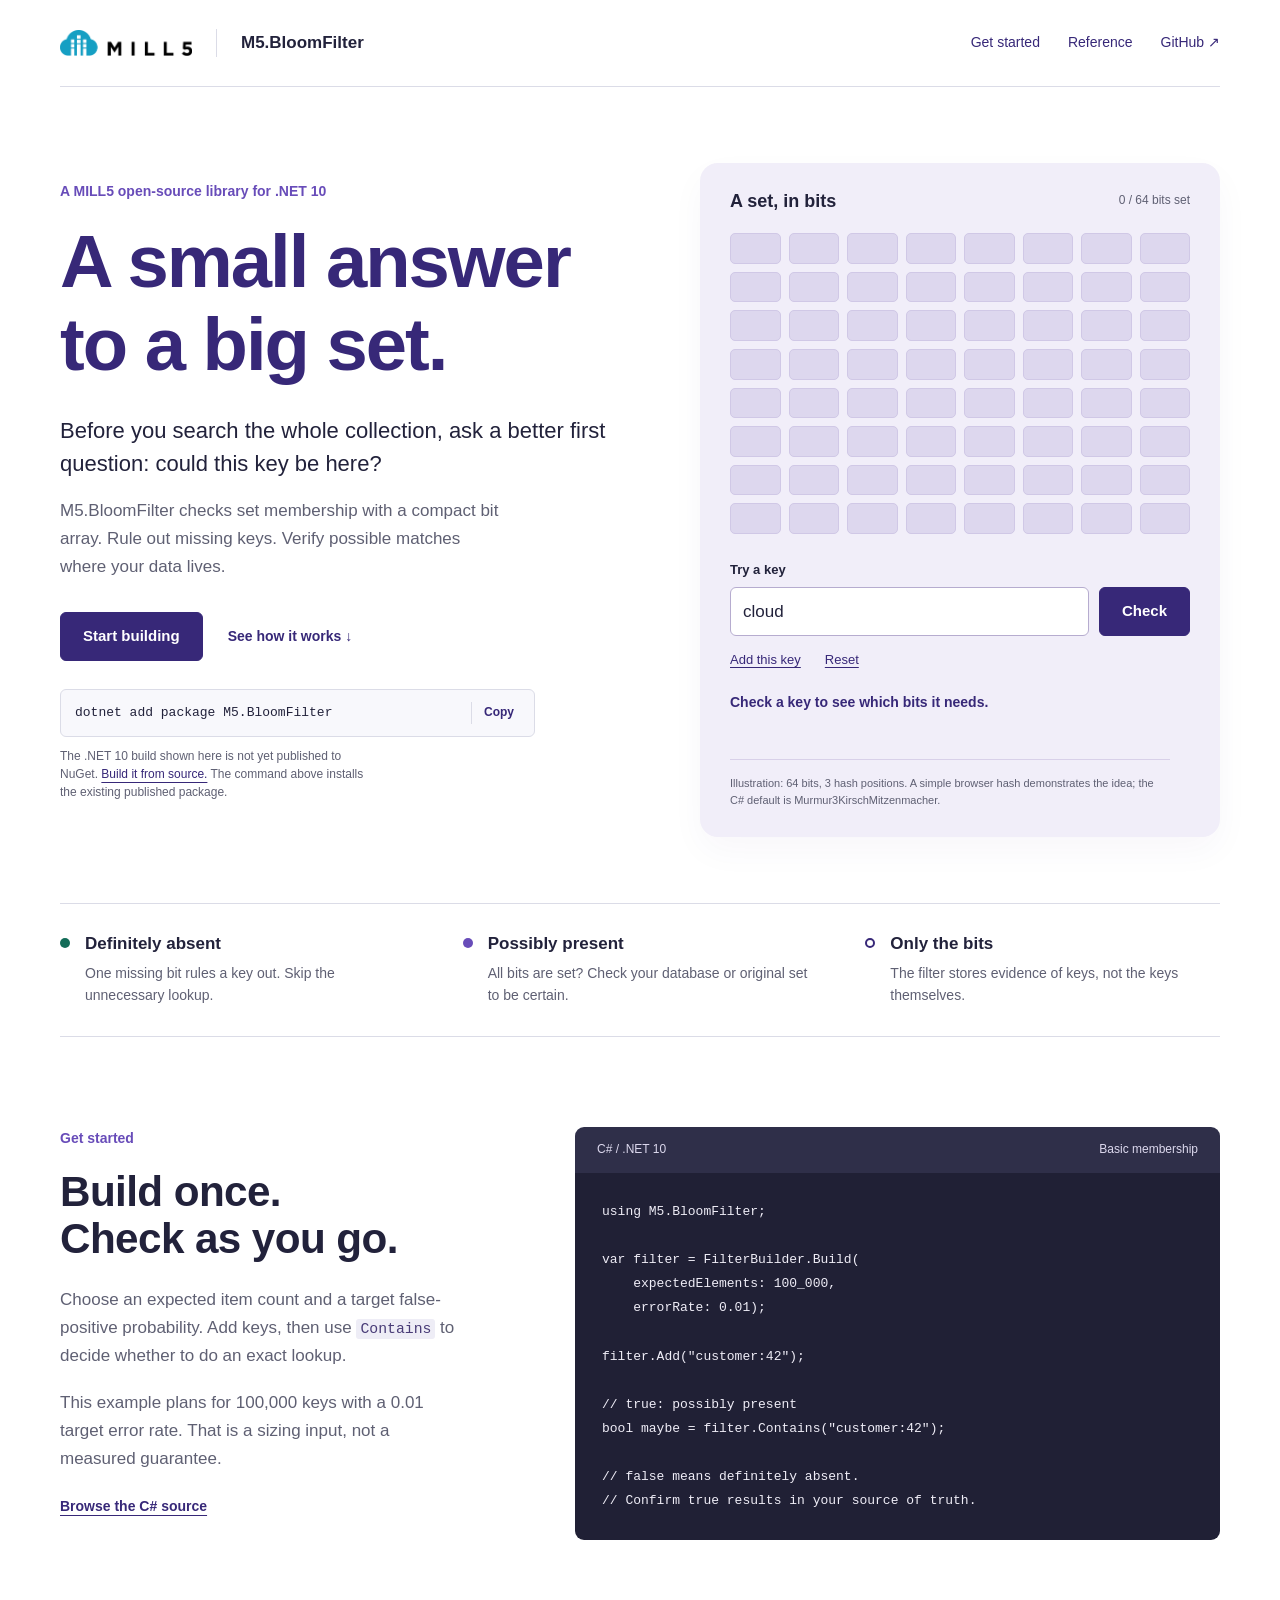
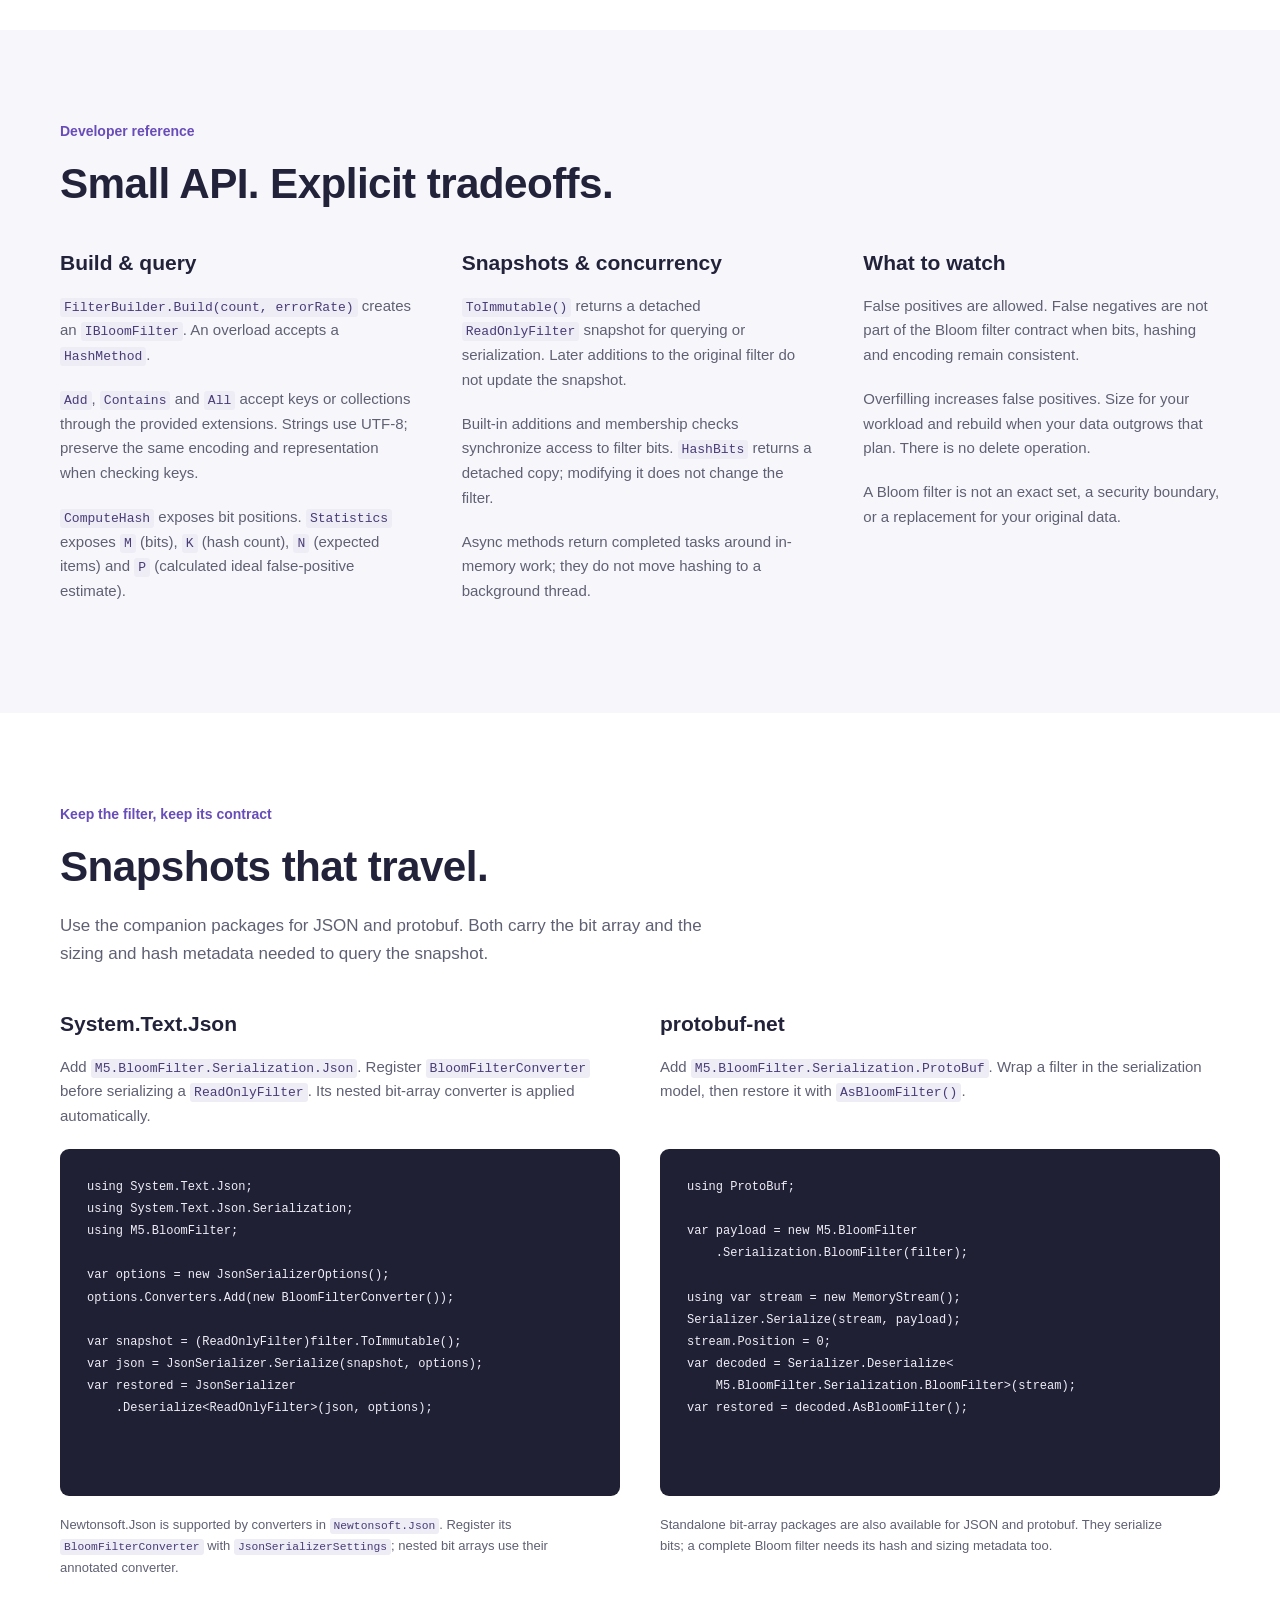
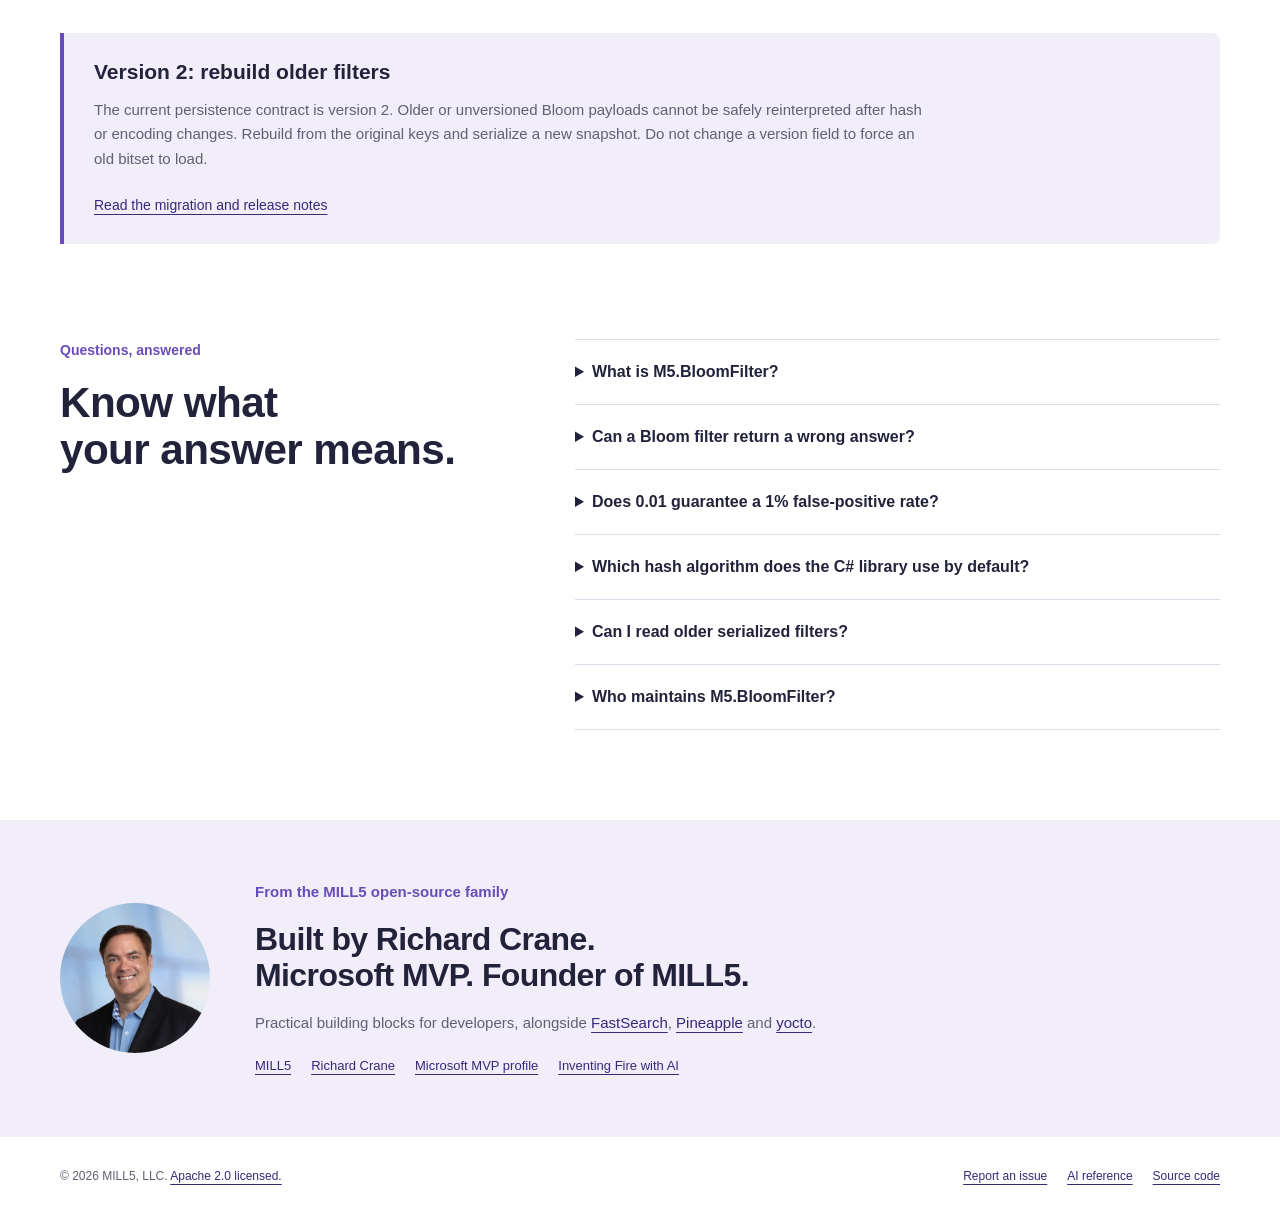
==== docs/site/index.html @ 8301cc5b "Correct Bloom filter invariants and prepare .NET 10 v2 release" ====
<!doctype html>
<html lang="en">
<head>
<meta charset="utf-8"><meta name="viewport" content="width=device-width, initial-scale=1">
<title>M5.BloomFilter — Compact membership checks for .NET | MILL5</title>
<meta name="description" content="A C# Bloom filter library for .NET 10 from MILL5 and Microsoft MVP Richard Crane. Learn membership checks, sizing, JSON and protobuf snapshots, and version 2 migration.">
<meta name="author" content="Richard Crane"><meta name="theme-color" content="#372878"><meta name="robots" content="index,follow,max-image-preview:large">
<link rel="canonical" href="https://mill5.github.io/M5.BloomFilter/"><link rel="icon" href="assets/favicon.svg" type="image/svg+xml">
<link rel="alternate" type="text/plain" href="llms.txt" title="M5.BloomFilter reference for AI assistants"><link rel="sitemap" href="sitemap.xml" type="application/xml">
<meta property="og:type" content="website"><meta property="og:site_name" content="M5.BloomFilter by MILL5"><meta property="og:title" content="M5.BloomFilter — A small answer to a big set">
<meta property="og:description" content="Compact membership checks for .NET 10. Open-source C#, JSON and protobuf snapshots. Built by Richard Crane, Microsoft MVP, at MILL5."><meta property="og:url" content="https://mill5.github.io/M5.BloomFilter/"><meta property="og:image" content="https://mill5.github.io/M5.BloomFilter/assets/social-card.png"><meta property="og:image:width" content="1200"><meta property="og:image:height" content="630"><meta property="og:image:alt" content="M5.BloomFilter by MILL5: compact membership checks for .NET 10">
<meta name="twitter:card" content="summary_large_image"><meta name="twitter:title" content="M5.BloomFilter — Compact membership checks for .NET"><meta name="twitter:description" content="An open-source C# Bloom filter library by MILL5 and Microsoft MVP Richard Crane."><meta name="twitter:image" content="https://mill5.github.io/M5.BloomFilter/assets/social-card.png"><meta name="twitter:image:alt" content="M5.BloomFilter by MILL5: compact membership checks for .NET 10">
<link rel="stylesheet" href="style.css"><script src="demo.js" defer></script>
<script type="application/ld+json">{"@context": "https://schema.org", "@graph": [{"@type": "SoftwareSourceCode", "@id": "https://mill5.github.io/M5.BloomFilter/#software", "name": "M5.BloomFilter", "description": "M5.BloomFilter is an open-source C# Bloom filter library for .NET 10. It tests whether a key might belong to a set, using a compact bit array instead of storing the original keys.", "url": "https://mill5.github.io/M5.BloomFilter/", "codeRepository": "https://github.com/MILL5/M5.BloomFilter", "programmingLanguage": "C#", "runtimePlatform": ".NET 10", "license": "https://www.apache.org/licenses/LICENSE-2.0", "author": {"@id": "https://mill5.github.io/M5.BloomFilter/#richard-crane"}, "publisher": {"@id": "https://mill5.github.io/M5.BloomFilter/#mill5"}}, {"@type": "Person", "@id": "https://mill5.github.io/M5.BloomFilter/#richard-crane", "name": "Richard Crane", "alternateName": "Rich Crane", "url": "https://richcrane.ai/", "jobTitle": "Microsoft MVP, Founder of MILL5", "sameAs": ["https://github.com/ChiefInnovator", "https://www.linkedin.com/in/richardcrane/", "https://mvp.microsoft.com/en-US/MVP/profile/10ce0bc0-7536-43f6-b28c-e9601a4a0d0d"], "worksFor": {"@id": "https://mill5.github.io/M5.BloomFilter/#mill5"}}, {"@type": "Organization", "@id": "https://mill5.github.io/M5.BloomFilter/#mill5", "name": "MILL5", "url": "https://mill5.com/", "logo": "https://mill5.github.io/M5.BloomFilter/assets/mill5-logo.png", "sameAs": ["https://github.com/MILL5"]}, {"@type": "FAQPage", "mainEntity": [{"@type": "Question", "name": "What is M5.BloomFilter?", "acceptedAnswer": {"@type": "Answer", "text": "M5.BloomFilter is an open-source C# Bloom filter library for .NET 10. It tests whether a key might belong to a set, using a compact bit array instead of storing the original keys."}}, {"@type": "Question", "name": "Can a Bloom filter return a wrong answer?", "acceptedAnswer": {"@type": "Answer", "text": "A positive result means possibly present and can be a false positive. A negative result means definitely absent when the same filter, hash function, and key encoding are used correctly and the bits are intact. Confirm positive matches against your source of truth."}}, {"@type": "Question", "name": "Does 0.01 guarantee a 1% false-positive rate?", "acceptedAnswer": {"@type": "Answer", "text": "No. The requested error rate is a sizing target based on the expected number of elements and the usual hash-distribution assumptions. Inserting more items than planned increases the false-positive probability."}}, {"@type": "Question", "name": "Which hash algorithm does the C# library use by default?", "acceptedAnswer": {"@type": "Answer", "text": "FilterBuilder.Build uses Murmur3KirschMitzenmacher by default. The browser illustration uses a separate simple teaching hash and does not run the C# library."}}, {"@type": "Question", "name": "Can I read older serialized filters?", "acceptedAnswer": {"@type": "Answer", "text": "Version 2 payloads identify the current hash and encoding contract. Older or unversioned payloads must be rebuilt from original keys; changing a version number cannot migrate existing bits."}}, {"@type": "Question", "name": "Who maintains M5.BloomFilter?", "acceptedAnswer": {"@type": "Answer", "text": "M5.BloomFilter is a MILL5 open-source library, built by Richard Crane, Microsoft MVP and founder of MILL5. The source code and issue tracker are on GitHub."}}]}]}</script>
</head>
<body>
<a class="skip" href="#main">Skip to content</a>
<header class="site-header wrap"><a class="company" href="https://mill5.com/" aria-label="MILL5 home"><img src="assets/mill5-logo.png" width="140" height="27" alt="MILL5"></a><a class="product" href="#">M5.BloomFilter</a><nav aria-label="Main navigation"><a href="#start">Get started</a><a href="#reference">Reference</a><a href="https://github.com/MILL5/M5.BloomFilter">GitHub <span aria-hidden="true">↗</span></a></nav></header>
<main id="main">
<section class="hero wrap"><div class="hero-copy"><p class="intro">A MILL5 open-source library for .NET 10</p><h1>A small answer<br>to a big set.</h1><p class="lead">Before you search the whole collection, ask a better first question: could this key be here?</p><p>M5.BloomFilter checks set membership with a compact bit array. Rule out missing keys. Verify possible matches where your data lives.</p><div class="actions"><a class="button" href="#start">Start building</a><a class="quiet-link" href="#how-it-works">See how it works <span aria-hidden="true">↓</span></a></div><div class="install"><code>dotnet add package M5.BloomFilter</code><button type="button" id="copy-install" aria-label="Copy package install command">Copy</button></div><p class="install-note">The .NET 10 build shown here is not yet published to NuGet. <a href="https://github.com/MILL5/M5.BloomFilter#readme">Build it from source.</a> The command above installs the existing published package.</p></div>
<div class="experiment" id="how-it-works"><div class="experiment-heading"><h2>A set, in bits</h2><span id="occupancy">0 / 64 bits set</span></div><div id="bit-grid" class="bit-grid" role="img" aria-label="Illustrative 64-bit Bloom filter; active bits are shown in purple"></div><form id="demo-form"><label for="demo-key">Try a key</label><div class="input-row"><input id="demo-key" name="key" value="cloud" maxlength="80" autocomplete="off" spellcheck="false" required><button class="button" type="submit">Check</button></div><div class="demo-controls"><button id="add-key" type="button">Add this key</button><button id="reset-demo" type="button">Reset</button></div></form><p id="demo-result" class="result" role="status" aria-live="polite">Check a key to see which bits it needs.</p><p class="demo-footnote">Illustration: 64 bits, 3 hash positions. A simple browser hash demonstrates the idea; the C# default is Murmur3KirschMitzenmacher.</p><noscript><p>Enable JavaScript to try the illustration. The library documentation below works without it.</p></noscript></div></section>
<section class="principles wrap" aria-label="The membership contract"><div><span class="signal absent" aria-hidden="true"></span><h2>Definitely absent</h2><p>One missing bit rules a key out. Skip the unnecessary lookup.</p></div><div><span class="signal possible" aria-hidden="true"></span><h2>Possibly present</h2><p>All bits are set? Check your database or original set to be certain.</p></div><div><span class="signal compact" aria-hidden="true"></span><h2>Only the bits</h2><p>The filter stores evidence of keys, not the keys themselves.</p></div></section>
<section class="section wrap split" id="start"><div class="section-copy"><p class="intro">Get started</p><h2>Build once.<br>Check as you go.</h2><p>Choose an expected item count and a target false-positive probability. Add keys, then use <code>Contains</code> to decide whether to do an exact lookup.</p><p>This example plans for 100,000 keys with a 0.01 target error rate. That is a sizing input, not a measured guarantee.</p><a class="text-link" href="https://github.com/MILL5/M5.BloomFilter">Browse the C# source</a></div><div><div class="code-heading"><span>C# / .NET 10</span><span>Basic membership</span></div><pre tabindex="0"><code>using M5.BloomFilter;

var filter = FilterBuilder.Build(
    expectedElements: 100_000,
    errorRate: 0.01);

filter.Add("customer:42");

// true: possibly present
bool maybe = filter.Contains("customer:42");

// false means definitely absent.
// Confirm true results in your source of truth.</code></pre></div></section>
<section class="section tinted" id="reference"><div class="wrap"><div class="section-title"><p class="intro">Developer reference</p><h2>Small API. Explicit tradeoffs.</h2></div><div class="reference-grid"><article><h3>Build &amp; query</h3><p><code>FilterBuilder.Build(count, errorRate)</code> creates an <code>IBloomFilter</code>. An overload accepts a <code>HashMethod</code>.</p><p><code>Add</code>, <code>Contains</code> and <code>All</code> accept keys or collections through the provided extensions. Strings use UTF-8; preserve the same encoding and representation when checking keys.</p><p><code>ComputeHash</code> exposes bit positions. <code>Statistics</code> exposes <code>M</code> (bits), <code>K</code> (hash count), <code>N</code> (expected items) and <code>P</code> (calculated ideal false-positive estimate).</p></article><article><h3>Snapshots &amp; concurrency</h3><p><code>ToImmutable()</code> returns a detached <code>ReadOnlyFilter</code> snapshot for querying or serialization. Later additions to the original filter do not update the snapshot.</p><p>Built-in additions and membership checks synchronize access to filter bits. <code>HashBits</code> returns a detached copy; modifying it does not change the filter.</p><p>Async methods return completed tasks around in-memory work; they do not move hashing to a background thread.</p></article><article><h3>What to watch</h3><p>False positives are allowed. False negatives are not part of the Bloom filter contract when bits, hashing and encoding remain consistent.</p><p>Overfilling increases false positives. Size for your workload and rebuild when your data outgrows that plan. There is no delete operation.</p><p>A Bloom filter is not an exact set, a security boundary, or a replacement for your original data.</p></article></div></div></section>
<section class="section wrap" id="serialization"><div class="section-title"><p class="intro">Keep the filter, keep its contract</p><h2>Snapshots that travel.</h2><p>Use the companion packages for JSON and protobuf. Both carry the bit array and the sizing and hash metadata needed to query the snapshot.</p></div><div class="serialization-grid"><div><h3>System.Text.Json</h3><p>Add <code>M5.BloomFilter.Serialization.Json</code>. Register <code>BloomFilterConverter</code> before serializing a <code>ReadOnlyFilter</code>. Its nested bit-array converter is applied automatically.</p><pre tabindex="0"><code>using System.Text.Json;
using System.Text.Json.Serialization;
using M5.BloomFilter;

var options = new JsonSerializerOptions();
options.Converters.Add(new BloomFilterConverter());

var snapshot = (ReadOnlyFilter)filter.ToImmutable();
var json = JsonSerializer.Serialize(snapshot, options);
var restored = JsonSerializer
    .Deserialize&lt;ReadOnlyFilter&gt;(json, options);</code></pre><p class="small">Newtonsoft.Json is supported by converters in <code>Newtonsoft.Json</code>. Register its <code>BloomFilterConverter</code> with <code>JsonSerializerSettings</code>; nested bit arrays use their annotated converter.</p></div><div><h3>protobuf-net</h3><p>Add <code>M5.BloomFilter.Serialization.ProtoBuf</code>. Wrap a filter in the serialization model, then restore it with <code>AsBloomFilter()</code>.</p><pre tabindex="0"><code>using ProtoBuf;

var payload = new M5.BloomFilter
    .Serialization.BloomFilter(filter);

using var stream = new MemoryStream();
Serializer.Serialize(stream, payload);
stream.Position = 0;
var decoded = Serializer.Deserialize&lt;
    M5.BloomFilter.Serialization.BloomFilter&gt;(stream);
var restored = decoded.AsBloomFilter();</code></pre><p class="small">Standalone bit-array packages are also available for JSON and protobuf. They serialize bits; a complete Bloom filter needs its hash and sizing metadata too.</p></div></div><aside class="migration"><h3>Version 2: rebuild older filters</h3><p>The current persistence contract is version 2. Older or unversioned Bloom payloads cannot be safely reinterpreted after hash or encoding changes. Rebuild from the original keys and serialize a new snapshot. Do not change a version field to force an old bitset to load.</p><a href="https://github.com/MILL5/M5.BloomFilter#readme">Read the migration and release notes</a></aside></section>
<section class="section wrap faq" id="faq"><div class="section-copy"><p class="intro">Questions, answered</p><h2>Know what<br>your answer means.</h2></div><div><details><summary>What is M5.BloomFilter?</summary><p>M5.BloomFilter is an open-source C# Bloom filter library for .NET 10. It tests whether a key might belong to a set, using a compact bit array instead of storing the original keys.</p></details><details><summary>Can a Bloom filter return a wrong answer?</summary><p>A positive result means possibly present and can be a false positive. A negative result means definitely absent when the same filter, hash function, and key encoding are used correctly and the bits are intact. Confirm positive matches against your source of truth.</p></details><details><summary>Does 0.01 guarantee a 1% false-positive rate?</summary><p>No. The requested error rate is a sizing target based on the expected number of elements and the usual hash-distribution assumptions. Inserting more items than planned increases the false-positive probability.</p></details><details><summary>Which hash algorithm does the C# library use by default?</summary><p>FilterBuilder.Build uses Murmur3KirschMitzenmacher by default. The browser illustration uses a separate simple teaching hash and does not run the C# library.</p></details><details><summary>Can I read older serialized filters?</summary><p>Version 2 payloads identify the current hash and encoding contract. Older or unversioned payloads must be rebuilt from original keys; changing a version number cannot migrate existing bits.</p></details><details><summary>Who maintains M5.BloomFilter?</summary><p>M5.BloomFilter is a MILL5 open-source library, built by Richard Crane, Microsoft MVP and founder of MILL5. The source code and issue tracker are on GitHub.</p></details></div></section>
<section class="author-section"><div class="wrap author"><img src="assets/richard-crane.jpg" width="180" height="180" alt="Richard Crane"><div><p class="intro">From the MILL5 open-source family</p><h2>Built by Richard Crane.<br>Microsoft MVP. Founder of MILL5.</h2><p>Practical building blocks for developers, alongside <a href="https://mill5.github.io/FastSearch/">FastSearch</a>, <a href="https://mill5.github.io/pineapple/">Pineapple</a> and <a href="https://mill5.github.io/yocto/">yocto</a>.</p><div class="author-links"><a href="https://mill5.com/">MILL5</a><a href="https://richcrane.ai/">Richard Crane</a><a href="https://mvp.microsoft.com/en-US/MVP/profile/10ce0bc0-7536-43f6-b28c-e9601a4a0d0d">Microsoft MVP profile</a><a href="https://inventingfirewith.ai/">Inventing Fire with AI</a></div></div></div></section>
</main><footer class="wrap site-footer"><p>© 2026 MILL5, LLC. <a href="https://github.com/MILL5/M5.BloomFilter/blob/main/LICENSE">Apache 2.0 licensed.</a></p><nav aria-label="Footer"><a href="https://github.com/MILL5/M5.BloomFilter/issues">Report an issue</a><a href="llms.txt">AI reference</a><a href="https://github.com/MILL5/M5.BloomFilter">Source code</a></nav></footer>
</body></html>
---- docs/site/style.css ----
@font-face{font-family:Barlow;src:url('assets/Barlow-Bold.ttf') format('truetype');font-style:normal;font-weight:700;font-display:swap}

:root{--ink:#22223b;--muted:#5f6073;--purple:#372878;--violet:#684cb9;--lavender:#f1eef9;--line:#dbdce7;--paper:#fff;--green:#136c58;--code:#202035;--max:1160px}
*{box-sizing:border-box}
html{scroll-behavior:smooth;scroll-padding-top:35px}
body{margin:0;background:var(--paper);color:var(--ink);font:17px/1.65 'Segoe UI',Arial,sans-serif}
a{color:var(--purple);text-underline-offset:4px}
a:hover{color:#7653b6}
button,input{font:inherit}
button,a,input{ -webkit-tap-highlight-color:transparent}
:focus-visible{outline:3px solid #b07108;outline-offset:5px}
button{cursor:pointer}
button:disabled{cursor:default}
img{max-width:100%;height:auto}
.wrap{width:min(var(--max),calc(100% - 72px));margin-inline:auto}
.skip{position:absolute;left:20px;top:-90px;background:#fff;padding:12px;z-index:5}
.skip:focus{top:8px}
.site-header{display:flex;align-items:center;gap:24px;padding-block:29px;border-bottom:1px solid var(--line)}
.company{display:flex}
.company img{width:132px}
.product{border-left:1px solid var(--line);padding-left:24px;text-decoration:none;font-weight:650;color:var(--ink)}
nav{display:flex;gap:28px}
.site-header nav{margin-left:auto;font-size:14px}
.site-header nav a{text-decoration:none}
h1,h2,h3,p{margin-top:0}
h1,h2,h3{line-height:1.12}
h1,h2{font-family:Barlow,'Segoe UI',sans-serif;font-weight:700}
h1{font-size:clamp(54px,5.8vw,78px);letter-spacing:-2px;margin-bottom:28px;color:var(--purple)}
h2{font-size:clamp(32px,3.3vw,44px);letter-spacing:-.6px;margin-bottom:24px}
h3{font-size:21px;line-height:1.3;margin-bottom:17px}
p{margin-bottom:19px;color:var(--muted);max-width:72ch}
.intro{font-size:14px;font-weight:650;color:var(--violet);margin-bottom:17px}
.hero{display:grid;grid-template-columns:1.1fr 1fr;align-items:center;gap:68px;padding-block:76px 66px}
.hero-copy>p:not(.intro){max-width:47ch}
.hero .lead{font-size:22px;line-height:1.5;color:var(--ink);margin-bottom:17px}
.actions{display:flex;align-items:center;gap:25px;margin-block:31px 28px}
.button{display:inline-flex;align-items:center;justify-content:center;background:var(--purple);color:#fff;border:1px solid var(--purple);border-radius:6px;padding:11px 22px;text-decoration:none;font-weight:650;font-size:15px}
.button:hover{background:#4a358f;color:#fff}
.quiet-link{font-size:14px;text-decoration:none;font-weight:600}
.install{border:1px solid var(--line);background:#f8f8fc;border-radius:6px;display:flex;align-items:center;justify-content:space-between;max-width:475px;gap:12px;padding:12px 14px}
.install code{font-size:13px;overflow-wrap:anywhere}
.install button{background:transparent;color:var(--purple);border:0;border-left:1px solid var(--line);padding-left:12px;font-size:12px;font-weight:600}
.install-note{font-size:12px;margin-top:10px;line-height:1.5}
.experiment{position:relative;border-radius:18px;background:var(--lavender);padding:28px 30px;box-shadow:0 14px 35px #37287809}
.experiment-heading{display:flex;justify-content:space-between;align-items:center;gap:12px;margin-bottom:22px}
.experiment-heading h2{font-family:inherit;font-size:18px;letter-spacing:0;margin:0}
.experiment-heading span{font-size:12px;color:var(--muted)}
.bit-grid{display:grid;grid-template-columns:repeat(8,1fr);gap:8px;margin-bottom:25px}
.bit{aspect-ratio:1.65;border-radius:5px;background:#ddd7ee;border:1px solid #d0c8e6;transition:background .16s,box-shadow .16s}
.bit.set{background:var(--violet);border-color:var(--violet)}
.bit.selected{box-shadow:inset 0 0 0 2px #fff,0 0 0 2px var(--purple)}
label{font-size:13px;display:block;font-weight:600;margin-bottom:7px}
.input-row{display:flex;gap:10px}
.input-row input{border:1px solid #b6accf;border-radius:6px;width:100%;min-width:0;background:#fff;color:var(--ink);padding:9px 12px}
.demo-controls{display:flex;gap:24px;margin-top:13px}
.demo-controls button{padding:0;border:0;background:transparent;font-size:13px;color:var(--purple);text-decoration:underline;text-underline-offset:3px}
.result{min-height:53px;font-size:14px;color:var(--purple);line-height:1.5;margin:21px 0 14px;font-weight:600}
.demo-footnote{font-size:11px;line-height:1.55;margin:0;padding-top:15px;border-top:1px solid #d8d0e9}
.principles{display:grid;grid-template-columns:repeat(3,1fr);gap:48px;border-top:1px solid var(--line);border-bottom:1px solid var(--line);padding-block:30px}
.principles>div{position:relative;padding-left:25px}
.principles h2{font-family:inherit;font-size:17px;letter-spacing:0;margin:0 0 9px}
.principles p{font-size:14px;margin:0;line-height:1.6}
.signal{position:absolute;left:0;top:4px;width:10px;height:10px;border-radius:50%}
.absent{background:var(--green)}
.possible{background:var(--violet)}
.compact{border:2px solid var(--purple)}
.section{padding-block:90px}
.split{display:grid;grid-template-columns:.8fr 1.2fr;gap:85px;align-items:start}
.section-copy p{max-width:42ch}
.text-link{font-weight:600;font-size:14px}
.code-heading{display:flex;justify-content:space-between;gap:10px;background:#2f2f49;border-radius:9px 9px 0 0;padding:13px 22px;color:#ddd9ee;font-size:12px}
pre{margin:0;background:var(--code);color:#efedf7;padding:27px;border-radius:9px;overflow:auto;font-size:13px;line-height:1.85;tab-size:4}
.code-heading+pre{border-radius:0 0 9px 9px}
code{font-family:Consolas,'SFMono-Regular',monospace;font-size:.87em}
p code{background:#eeedf6;color:#493c77;padding:2px 4px;border-radius:3px;overflow-wrap:anywhere}
pre code{font-size:inherit}
.tinted{background:#f7f7fb}
.section-title{margin-bottom:42px}
.section-title p{max-width:70ch}
.section-title h2{margin-bottom:22px}
.reference-grid{display:grid;grid-template-columns:repeat(3,1fr);gap:45px}
.reference-grid p{font-size:15px}
.serialization-grid{display:grid;grid-template-columns:1fr 1fr;gap:40px}
.serialization-grid>div>p{font-size:15px;min-height:75px}
.serialization-grid .small{font-size:13px;margin-top:18px;min-height:0}
.serialization-grid pre{font-size:12px;min-height:347px}
.migration{background:var(--lavender);border-left:4px solid var(--violet);padding:25px 30px;margin-top:36px;border-radius:0 8px 8px 0}
.migration h3{margin-bottom:12px}
.migration p{font-size:15px;max-width:100ch}
.migration a{font-size:14px}
.faq{display:grid;grid-template-columns:.8fr 1.2fr;gap:85px;padding-top:5px}
details{border-bottom:1px solid var(--line);padding-block:20px}
details:first-child{border-top:1px solid var(--line)}
summary{font-weight:600;cursor:pointer;font-size:16px;line-height:1.5}
details p{font-size:15px;margin:15px 0 0}
.author-section{background:var(--lavender);padding-block:60px}
.author{display:flex;gap:45px;align-items:center}
.author>img{width:150px;height:150px;object-fit:cover;border-radius:50%}
.author h2{font-size:32px;margin-bottom:18px}
.author p{font-size:15px}
.author-links{display:flex;flex-wrap:wrap;gap:20px;font-size:13px}
.site-footer{display:flex;justify-content:space-between;align-items:center;gap:20px;padding-block:30px;font-size:12px}
.site-footer p{margin:0}
.site-footer nav{gap:20px}

@media(min-width:1400px){.hero{padding-block:100px 85px}
}
@media(max-width:950px){.wrap{width:calc(100% - 48px)}
.hero{gap:35px}
.hero h1{font-size:59px}
.experiment{padding:23px}
.split,.faq{gap:45px;grid-template-columns:1fr 1.2fr}
.reference-grid{gap:25px}
.site-header{gap:15px}
.product{padding-left:15px}
.site-header nav{gap:18px}
.serialization-grid{gap:25px}
.serialization-grid pre{font-size:11px}
}
@media(max-width:720px){.wrap{width:calc(100% - 36px)}
.site-header{flex-wrap:wrap;padding-block:20px;gap:15px}
.company img{width:112px}
.product{font-size:16px}
.site-header nav{width:100%;margin-left:0;justify-content:space-between;border-top:1px solid var(--line);padding-top:15px}
.hero{grid-template-columns:1fr;padding-block:45px;gap:34px}
.hero h1{font-size:62px;letter-spacing:-1.5px}
.hero .lead{font-size:20px}
.hero-copy>p:not(.intro){max-width:58ch}
.experiment{padding:25px;max-width:520px;width:100%;margin-inline:auto}
.bit{aspect-ratio:2}
.principles{grid-template-columns:1fr;gap:25px;padding-block:28px}
.principles>div{padding-left:25px}
.section{padding-block:52px}
.split,.faq,.serialization-grid,.reference-grid{grid-template-columns:1fr;gap:32px}
.reference-grid{gap:25px}
.reference-grid article+article{border-top:1px solid var(--line);padding-top:25px}
.section-title{margin-bottom:28px}
.serialization-grid>div>p{min-height:0}
.serialization-grid pre{min-height:0;font-size:12px}
.faq{padding-top:0}
.author{align-items:flex-start;gap:22px;flex-direction:column}
.author>img{width:100px;height:100px}
.author h2{font-size:30px}
.author-section{padding-block:38px}
.site-footer{align-items:flex-start;flex-direction:column;padding-block:26px}
.actions{gap:20px}
.install{max-width:100%}
pre{font-size:12px;padding:21px}
.migration{padding:22px}
}
@media(prefers-reduced-motion:reduce){html{scroll-behavior:auto}
.bit{transition:none}
}

.hero>* , .split>* , .serialization-grid>* , .faq>*{min-width:0}
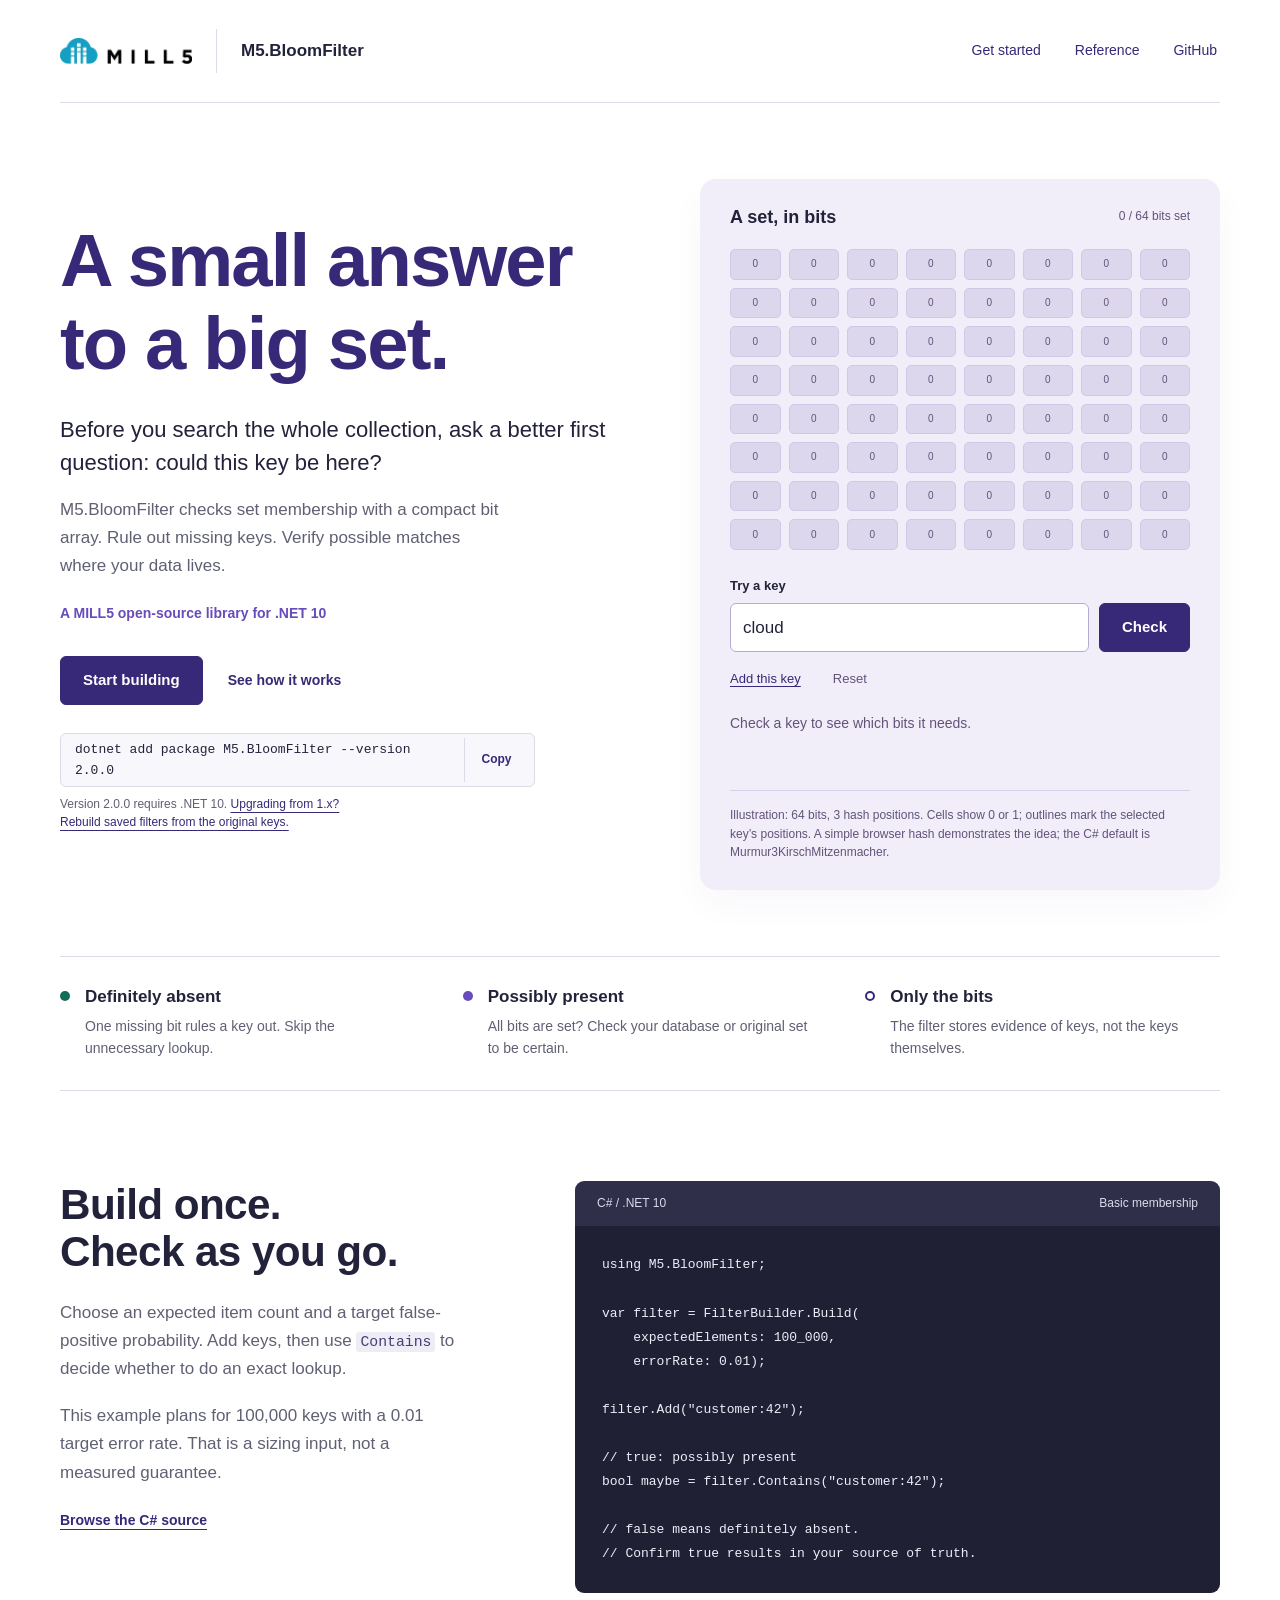
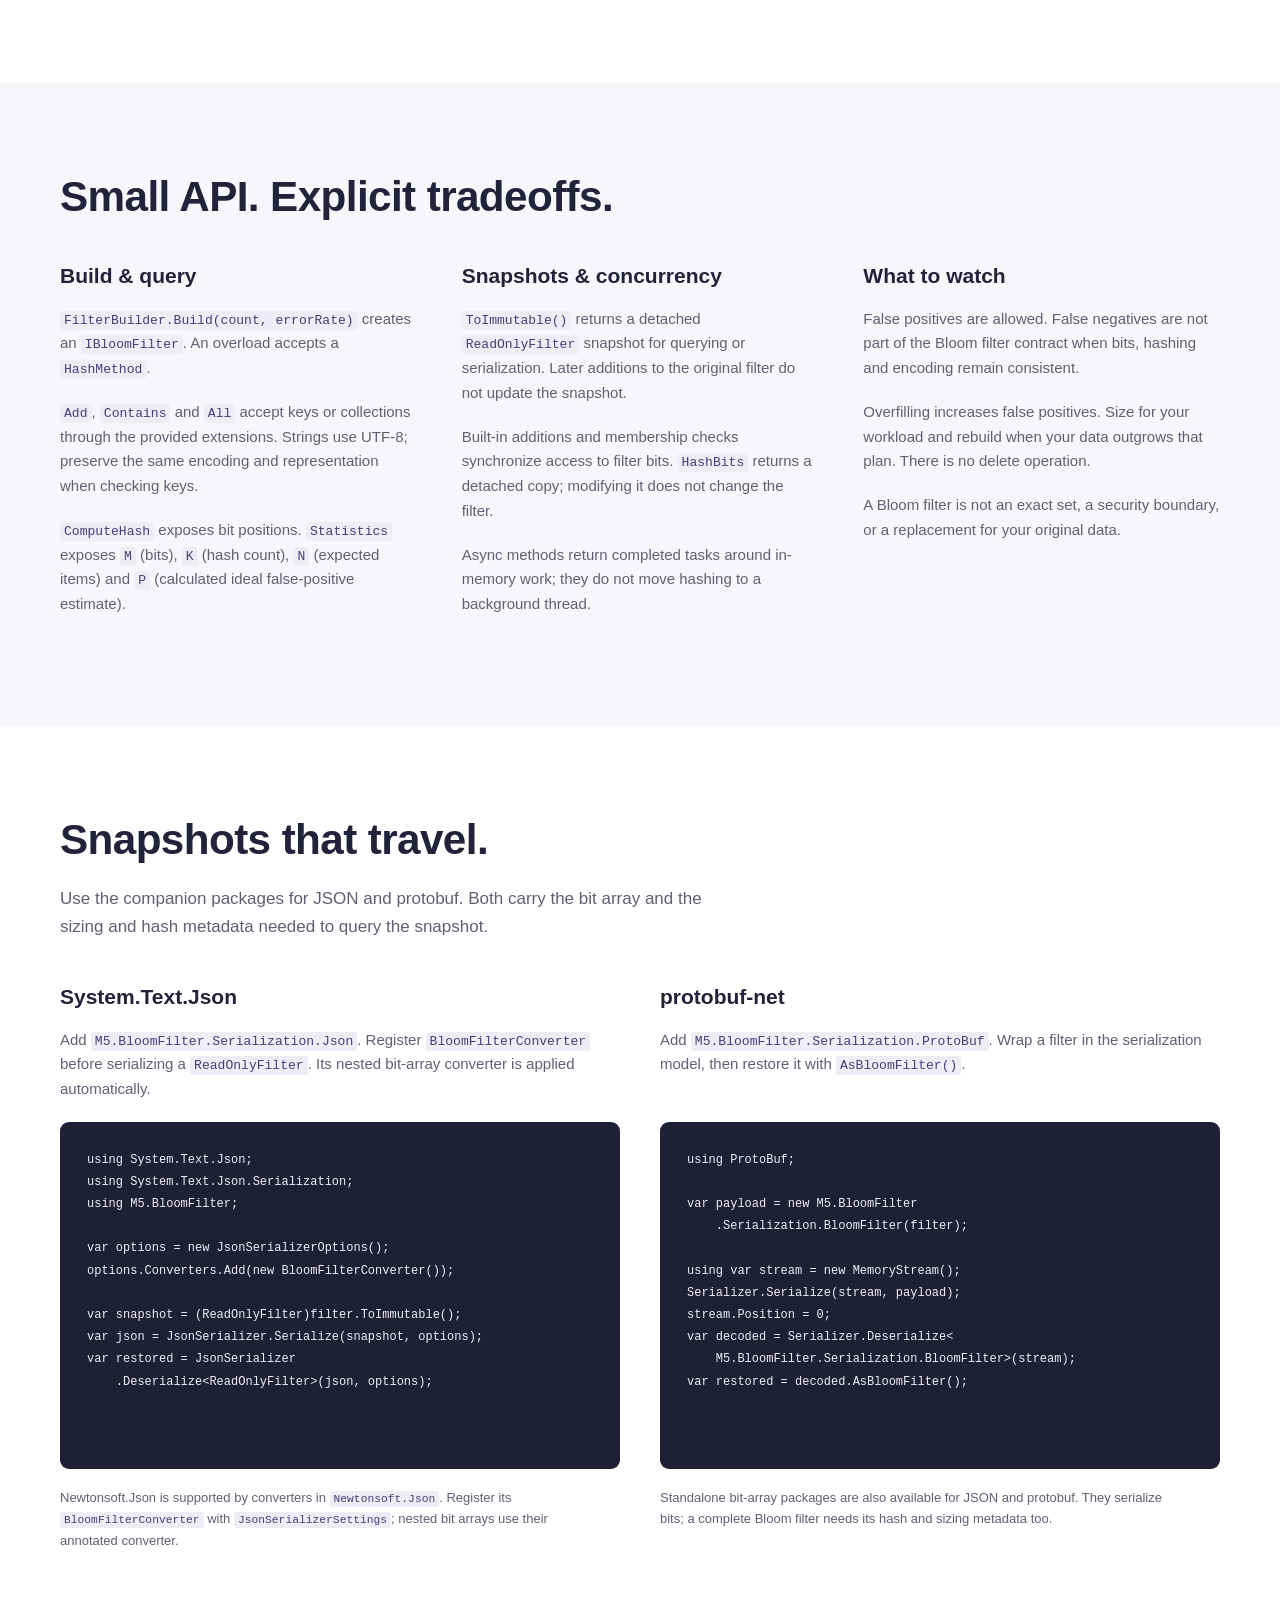
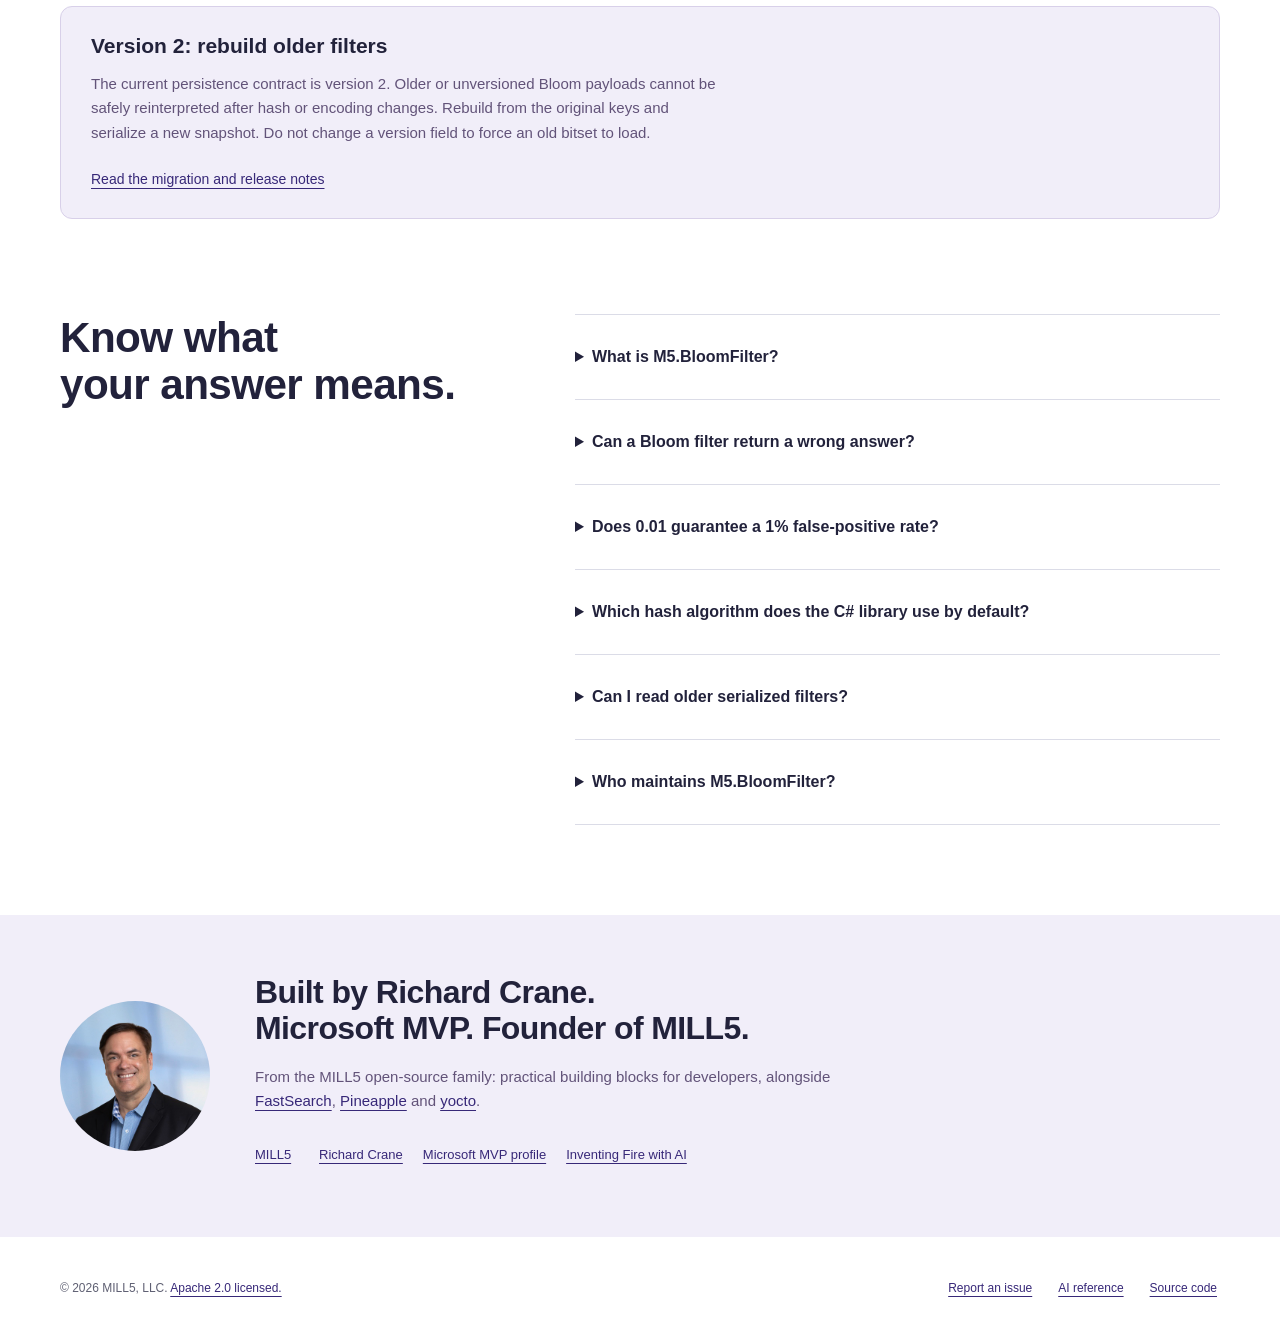
==== commit 21d2d956: "Polish GitHub Page with Impeccable accessibility and interaction refinements" ====
--- a/docs/site/index.html
+++ b/docs/site/index.html
@@ -11,16 +11,16 @@
 <meta property="og:description" content="Compact membership checks for .NET 10. Open-source C#, JSON and protobuf snapshots. Built by Richard Crane, Microsoft MVP, at MILL5."><meta property="og:url" content="https://mill5.github.io/M5.BloomFilter/"><meta property="og:image" content="https://mill5.github.io/M5.BloomFilter/assets/social-card.png"><meta property="og:image:width" content="1200"><meta property="og:image:height" content="630"><meta property="og:image:alt" content="M5.BloomFilter by MILL5: compact membership checks for .NET 10">
 <meta name="twitter:card" content="summary_large_image"><meta name="twitter:title" content="M5.BloomFilter — Compact membership checks for .NET"><meta name="twitter:description" content="An open-source C# Bloom filter library by MILL5 and Microsoft MVP Richard Crane."><meta name="twitter:image" content="https://mill5.github.io/M5.BloomFilter/assets/social-card.png"><meta name="twitter:image:alt" content="M5.BloomFilter by MILL5: compact membership checks for .NET 10">
 <link rel="stylesheet" href="style.css"><script src="demo.js" defer></script>
-<script type="application/ld+json">{"@context": "https://schema.org", "@graph": [{"@type": "SoftwareSourceCode", "@id": "https://mill5.github.io/M5.BloomFilter/#software", "name": "M5.BloomFilter", "description": "M5.BloomFilter is an open-source C# Bloom filter library for .NET 10. It tests whether a key might belong to a set, using a compact bit array instead of storing the original keys.", "url": "https://mill5.github.io/M5.BloomFilter/", "codeRepository": "https://github.com/MILL5/M5.BloomFilter", "programmingLanguage": "C#", "runtimePlatform": ".NET 10", "license": "https://www.apache.org/licenses/LICENSE-2.0", "author": {"@id": "https://mill5.github.io/M5.BloomFilter/#richard-crane"}, "publisher": {"@id": "https://mill5.github.io/M5.BloomFilter/#mill5"}}, {"@type": "Person", "@id": "https://mill5.github.io/M5.BloomFilter/#richard-crane", "name": "Richard Crane", "alternateName": "Rich Crane", "url": "https://richcrane.ai/", "jobTitle": "Microsoft MVP, Founder of MILL5", "sameAs": ["https://github.com/ChiefInnovator", "https://www.linkedin.com/in/richardcrane/", "https://mvp.microsoft.com/en-US/MVP/profile/10ce0bc0-7536-43f6-b28c-e9601a4a0d0d"], "worksFor": {"@id": "https://mill5.github.io/M5.BloomFilter/#mill5"}}, {"@type": "Organization", "@id": "https://mill5.github.io/M5.BloomFilter/#mill5", "name": "MILL5", "url": "https://mill5.com/", "logo": "https://mill5.github.io/M5.BloomFilter/assets/mill5-logo.png", "sameAs": ["https://github.com/MILL5"]}, {"@type": "FAQPage", "mainEntity": [{"@type": "Question", "name": "What is M5.BloomFilter?", "acceptedAnswer": {"@type": "Answer", "text": "M5.BloomFilter is an open-source C# Bloom filter library for .NET 10. It tests whether a key might belong to a set, using a compact bit array instead of storing the original keys."}}, {"@type": "Question", "name": "Can a Bloom filter return a wrong answer?", "acceptedAnswer": {"@type": "Answer", "text": "A positive result means possibly present and can be a false positive. A negative result means definitely absent when the same filter, hash function, and key encoding are used correctly and the bits are intact. Confirm positive matches against your source of truth."}}, {"@type": "Question", "name": "Does 0.01 guarantee a 1% false-positive rate?", "acceptedAnswer": {"@type": "Answer", "text": "No. The requested error rate is a sizing target based on the expected number of elements and the usual hash-distribution assumptions. Inserting more items than planned increases the false-positive probability."}}, {"@type": "Question", "name": "Which hash algorithm does the C# library use by default?", "acceptedAnswer": {"@type": "Answer", "text": "FilterBuilder.Build uses Murmur3KirschMitzenmacher by default. The browser illustration uses a separate simple teaching hash and does not run the C# library."}}, {"@type": "Question", "name": "Can I read older serialized filters?", "acceptedAnswer": {"@type": "Answer", "text": "Version 2 payloads identify the current hash and encoding contract. Older or unversioned payloads must be rebuilt from original keys; changing a version number cannot migrate existing bits."}}, {"@type": "Question", "name": "Who maintains M5.BloomFilter?", "acceptedAnswer": {"@type": "Answer", "text": "M5.BloomFilter is a MILL5 open-source library, built by Richard Crane, Microsoft MVP and founder of MILL5. The source code and issue tracker are on GitHub."}}]}]}</script>
+<script type="application/ld+json">{"@context": "https://schema.org", "@graph": [{"@type": "SoftwareSourceCode", "@id": "https://mill5.github.io/M5.BloomFilter/#software", "name": "M5.BloomFilter", "description": "M5.BloomFilter is an open-source C# Bloom filter library for .NET 10. It tests whether a key might belong to a set, using a compact bit array instead of storing the original keys.", "url": "https://mill5.github.io/M5.BloomFilter/", "codeRepository": "https://github.com/MILL5/M5.BloomFilter", "programmingLanguage": "C#", "runtimePlatform": ".NET 10", "softwareVersion": "2.0.0", "license": "https://www.apache.org/licenses/LICENSE-2.0", "author": {"@id": "https://mill5.github.io/M5.BloomFilter/#richard-crane"}, "publisher": {"@id": "https://mill5.github.io/M5.BloomFilter/#mill5"}}, {"@type": "Person", "@id": "https://mill5.github.io/M5.BloomFilter/#richard-crane", "name": "Richard Crane", "alternateName": "Rich Crane", "url": "https://richcrane.ai/", "jobTitle": "Microsoft MVP, Founder of MILL5", "sameAs": ["https://github.com/ChiefInnovator", "https://www.linkedin.com/in/richardcrane/", "https://mvp.microsoft.com/en-US/MVP/profile/10ce0bc0-7536-43f6-b28c-e9601a4a0d0d"], "worksFor": {"@id": "https://mill5.github.io/M5.BloomFilter/#mill5"}}, {"@type": "Organization", "@id": "https://mill5.github.io/M5.BloomFilter/#mill5", "name": "MILL5", "url": "https://mill5.com/", "logo": "https://mill5.github.io/M5.BloomFilter/assets/mill5-logo.png", "sameAs": ["https://github.com/MILL5"]}, {"@type": "FAQPage", "mainEntity": [{"@type": "Question", "name": "What is M5.BloomFilter?", "acceptedAnswer": {"@type": "Answer", "text": "M5.BloomFilter is an open-source C# Bloom filter library for .NET 10. It tests whether a key might belong to a set, using a compact bit array instead of storing the original keys."}}, {"@type": "Question", "name": "Can a Bloom filter return a wrong answer?", "acceptedAnswer": {"@type": "Answer", "text": "A positive result means possibly present and can be a false positive. A negative result means definitely absent when the same filter, hash function, and key encoding are used correctly and the bits are intact. Confirm positive matches against your source of truth."}}, {"@type": "Question", "name": "Does 0.01 guarantee a 1% false-positive rate?", "acceptedAnswer": {"@type": "Answer", "text": "No. The requested error rate is a sizing target based on the expected number of elements and the usual hash-distribution assumptions. Inserting more items than planned increases the false-positive probability."}}, {"@type": "Question", "name": "Which hash algorithm does the C# library use by default?", "acceptedAnswer": {"@type": "Answer", "text": "FilterBuilder.Build uses Murmur3KirschMitzenmacher by default. The browser illustration uses a separate simple teaching hash and does not run the C# library."}}, {"@type": "Question", "name": "Can I read older serialized filters?", "acceptedAnswer": {"@type": "Answer", "text": "Version 2 payloads identify the current hash and encoding contract. Older or unversioned payloads must be rebuilt from original keys; changing a version number cannot migrate existing bits."}}, {"@type": "Question", "name": "Who maintains M5.BloomFilter?", "acceptedAnswer": {"@type": "Answer", "text": "M5.BloomFilter is a MILL5 open-source library, built by Richard Crane, Microsoft MVP and founder of MILL5. The source code and issue tracker are on GitHub."}}]}]}</script>
 </head>
 <body>
 <a class="skip" href="#main">Skip to content</a>
-<header class="site-header wrap"><a class="company" href="https://mill5.com/" aria-label="MILL5 home"><img src="assets/mill5-logo.png" width="140" height="27" alt="MILL5"></a><a class="product" href="#">M5.BloomFilter</a><nav aria-label="Main navigation"><a href="#start">Get started</a><a href="#reference">Reference</a><a href="https://github.com/MILL5/M5.BloomFilter">GitHub <span aria-hidden="true">↗</span></a></nav></header>
+<header class="site-header wrap"><a class="company" href="https://mill5.com/" aria-label="MILL5 home"><img src="assets/mill5-logo.png" width="140" height="27" alt="MILL5"></a><a class="product" href="#">M5.BloomFilter</a><nav aria-label="Main navigation"><a href="#start">Get started</a><a href="#reference">Reference</a><a href="https://github.com/MILL5/M5.BloomFilter">GitHub</a></nav></header>
 <main id="main">
-<section class="hero wrap"><div class="hero-copy"><p class="intro">A MILL5 open-source library for .NET 10</p><h1>A small answer<br>to a big set.</h1><p class="lead">Before you search the whole collection, ask a better first question: could this key be here?</p><p>M5.BloomFilter checks set membership with a compact bit array. Rule out missing keys. Verify possible matches where your data lives.</p><div class="actions"><a class="button" href="#start">Start building</a><a class="quiet-link" href="#how-it-works">See how it works <span aria-hidden="true">↓</span></a></div><div class="install"><code>dotnet add package M5.BloomFilter</code><button type="button" id="copy-install" aria-label="Copy package install command">Copy</button></div><p class="install-note">The .NET 10 build shown here is not yet published to NuGet. <a href="https://github.com/MILL5/M5.BloomFilter#readme">Build it from source.</a> The command above installs the existing published package.</p></div>
-<div class="experiment" id="how-it-works"><div class="experiment-heading"><h2>A set, in bits</h2><span id="occupancy">0 / 64 bits set</span></div><div id="bit-grid" class="bit-grid" role="img" aria-label="Illustrative 64-bit Bloom filter; active bits are shown in purple"></div><form id="demo-form"><label for="demo-key">Try a key</label><div class="input-row"><input id="demo-key" name="key" value="cloud" maxlength="80" autocomplete="off" spellcheck="false" required><button class="button" type="submit">Check</button></div><div class="demo-controls"><button id="add-key" type="button">Add this key</button><button id="reset-demo" type="button">Reset</button></div></form><p id="demo-result" class="result" role="status" aria-live="polite">Check a key to see which bits it needs.</p><p class="demo-footnote">Illustration: 64 bits, 3 hash positions. A simple browser hash demonstrates the idea; the C# default is Murmur3KirschMitzenmacher.</p><noscript><p>Enable JavaScript to try the illustration. The library documentation below works without it.</p></noscript></div></section>
+<section class="hero wrap"><div class="hero-copy"><h1>A small answer<br>to a big set.</h1><p class="lead">Before you search the whole collection, ask a better first question: could this key be here?</p><p>M5.BloomFilter checks set membership with a compact bit array. Rule out missing keys. Verify possible matches where your data lives.</p><p class="product-facts">A MILL5 open-source library for .NET 10</p><div class="actions"><a class="button" href="#start">Start building</a><a class="quiet-link" href="#how-it-works">See how it works</a></div><div class="install"><code>dotnet add package M5.BloomFilter --version 2.0.0</code><button type="button" id="copy-install" aria-label="Copy package install command">Copy</button></div><p id="copy-status" class="copy-status" role="status" aria-live="polite"></p><p class="install-note">Version 2.0.0 requires .NET 10. <a href="#migration">Upgrading from 1.x? Rebuild saved filters from the original keys.</a></p></div>
+<div class="experiment" id="how-it-works"><div class="experiment-heading"><h2>A set, in bits</h2><span id="occupancy">0 / 64 bits set</span></div><div id="bit-grid" class="bit-grid" role="img" aria-label="Illustrative 64-bit Bloom filter; active bits are shown in purple"></div><form id="demo-form"><label for="demo-key">Try a key</label><div class="input-row"><input id="demo-key" name="key" value="cloud" maxlength="80" autocomplete="off" spellcheck="false" required><button class="button" type="submit">Check</button></div><div class="demo-controls"><button id="add-key" type="button">Add this key</button><button id="reset-demo" type="button" disabled>Reset</button></div></form><p id="demo-result" class="result" data-state="empty" role="status" aria-live="polite">Check a key to see which bits it needs.</p><p class="demo-footnote">Illustration: 64 bits, 3 hash positions. Cells show 0 or 1; outlines mark the selected key’s positions. A simple browser hash demonstrates the idea; the C# default is Murmur3KirschMitzenmacher.</p><noscript><p>Enable JavaScript to try the illustration. The library documentation below works without it.</p></noscript></div></section>
 <section class="principles wrap" aria-label="The membership contract"><div><span class="signal absent" aria-hidden="true"></span><h2>Definitely absent</h2><p>One missing bit rules a key out. Skip the unnecessary lookup.</p></div><div><span class="signal possible" aria-hidden="true"></span><h2>Possibly present</h2><p>All bits are set? Check your database or original set to be certain.</p></div><div><span class="signal compact" aria-hidden="true"></span><h2>Only the bits</h2><p>The filter stores evidence of keys, not the keys themselves.</p></div></section>
-<section class="section wrap split" id="start"><div class="section-copy"><p class="intro">Get started</p><h2>Build once.<br>Check as you go.</h2><p>Choose an expected item count and a target false-positive probability. Add keys, then use <code>Contains</code> to decide whether to do an exact lookup.</p><p>This example plans for 100,000 keys with a 0.01 target error rate. That is a sizing input, not a measured guarantee.</p><a class="text-link" href="https://github.com/MILL5/M5.BloomFilter">Browse the C# source</a></div><div><div class="code-heading"><span>C# / .NET 10</span><span>Basic membership</span></div><pre tabindex="0"><code>using M5.BloomFilter;
+<section class="section wrap split" id="start"><div class="section-copy"><h2>Build once.<br>Check as you go.</h2><p>Choose an expected item count and a target false-positive probability. Add keys, then use <code>Contains</code> to decide whether to do an exact lookup.</p><p>This example plans for 100,000 keys with a 0.01 target error rate. That is a sizing input, not a measured guarantee.</p><a class="text-link" href="https://github.com/MILL5/M5.BloomFilter">Browse the C# source</a></div><div><div class="code-heading"><span>C# / .NET 10</span><span>Basic membership</span></div><pre tabindex="0"><code>using M5.BloomFilter;
 
 var filter = FilterBuilder.Build(
     expectedElements: 100_000,
@@ -33,8 +33,8 @@
 
 // false means definitely absent.
 // Confirm true results in your source of truth.</code></pre></div></section>
-<section class="section tinted" id="reference"><div class="wrap"><div class="section-title"><p class="intro">Developer reference</p><h2>Small API. Explicit tradeoffs.</h2></div><div class="reference-grid"><article><h3>Build &amp; query</h3><p><code>FilterBuilder.Build(count, errorRate)</code> creates an <code>IBloomFilter</code>. An overload accepts a <code>HashMethod</code>.</p><p><code>Add</code>, <code>Contains</code> and <code>All</code> accept keys or collections through the provided extensions. Strings use UTF-8; preserve the same encoding and representation when checking keys.</p><p><code>ComputeHash</code> exposes bit positions. <code>Statistics</code> exposes <code>M</code> (bits), <code>K</code> (hash count), <code>N</code> (expected items) and <code>P</code> (calculated ideal false-positive estimate).</p></article><article><h3>Snapshots &amp; concurrency</h3><p><code>ToImmutable()</code> returns a detached <code>ReadOnlyFilter</code> snapshot for querying or serialization. Later additions to the original filter do not update the snapshot.</p><p>Built-in additions and membership checks synchronize access to filter bits. <code>HashBits</code> returns a detached copy; modifying it does not change the filter.</p><p>Async methods return completed tasks around in-memory work; they do not move hashing to a background thread.</p></article><article><h3>What to watch</h3><p>False positives are allowed. False negatives are not part of the Bloom filter contract when bits, hashing and encoding remain consistent.</p><p>Overfilling increases false positives. Size for your workload and rebuild when your data outgrows that plan. There is no delete operation.</p><p>A Bloom filter is not an exact set, a security boundary, or a replacement for your original data.</p></article></div></div></section>
-<section class="section wrap" id="serialization"><div class="section-title"><p class="intro">Keep the filter, keep its contract</p><h2>Snapshots that travel.</h2><p>Use the companion packages for JSON and protobuf. Both carry the bit array and the sizing and hash metadata needed to query the snapshot.</p></div><div class="serialization-grid"><div><h3>System.Text.Json</h3><p>Add <code>M5.BloomFilter.Serialization.Json</code>. Register <code>BloomFilterConverter</code> before serializing a <code>ReadOnlyFilter</code>. Its nested bit-array converter is applied automatically.</p><pre tabindex="0"><code>using System.Text.Json;
+<section class="section tinted" id="reference"><div class="wrap"><div class="section-title"><h2>Small API. Explicit tradeoffs.</h2></div><div class="reference-grid"><article><h3>Build &amp; query</h3><p><code>FilterBuilder.Build(count, errorRate)</code> creates an <code>IBloomFilter</code>. An overload accepts a <code>HashMethod</code>.</p><p><code>Add</code>, <code>Contains</code> and <code>All</code> accept keys or collections through the provided extensions. Strings use UTF-8; preserve the same encoding and representation when checking keys.</p><p><code>ComputeHash</code> exposes bit positions. <code>Statistics</code> exposes <code>M</code> (bits), <code>K</code> (hash count), <code>N</code> (expected items) and <code>P</code> (calculated ideal false-positive estimate).</p></article><article><h3>Snapshots &amp; concurrency</h3><p><code>ToImmutable()</code> returns a detached <code>ReadOnlyFilter</code> snapshot for querying or serialization. Later additions to the original filter do not update the snapshot.</p><p>Built-in additions and membership checks synchronize access to filter bits. <code>HashBits</code> returns a detached copy; modifying it does not change the filter.</p><p>Async methods return completed tasks around in-memory work; they do not move hashing to a background thread.</p></article><article><h3>What to watch</h3><p>False positives are allowed. False negatives are not part of the Bloom filter contract when bits, hashing and encoding remain consistent.</p><p>Overfilling increases false positives. Size for your workload and rebuild when your data outgrows that plan. There is no delete operation.</p><p>A Bloom filter is not an exact set, a security boundary, or a replacement for your original data.</p></article></div></div></section>
+<section class="section wrap" id="serialization"><div class="section-title"><h2>Snapshots that travel.</h2><p>Use the companion packages for JSON and protobuf. Both carry the bit array and the sizing and hash metadata needed to query the snapshot.</p></div><div class="serialization-grid"><div><h3>System.Text.Json</h3><p>Add <code>M5.BloomFilter.Serialization.Json</code>. Register <code>BloomFilterConverter</code> before serializing a <code>ReadOnlyFilter</code>. Its nested bit-array converter is applied automatically.</p><pre tabindex="0"><code>using System.Text.Json;
 using System.Text.Json.Serialization;
 using M5.BloomFilter;
 
@@ -54,8 +54,8 @@
 stream.Position = 0;
 var decoded = Serializer.Deserialize&lt;
     M5.BloomFilter.Serialization.BloomFilter&gt;(stream);
-var restored = decoded.AsBloomFilter();</code></pre><p class="small">Standalone bit-array packages are also available for JSON and protobuf. They serialize bits; a complete Bloom filter needs its hash and sizing metadata too.</p></div></div><aside class="migration"><h3>Version 2: rebuild older filters</h3><p>The current persistence contract is version 2. Older or unversioned Bloom payloads cannot be safely reinterpreted after hash or encoding changes. Rebuild from the original keys and serialize a new snapshot. Do not change a version field to force an old bitset to load.</p><a href="https://github.com/MILL5/M5.BloomFilter#readme">Read the migration and release notes</a></aside></section>
-<section class="section wrap faq" id="faq"><div class="section-copy"><p class="intro">Questions, answered</p><h2>Know what<br>your answer means.</h2></div><div><details><summary>What is M5.BloomFilter?</summary><p>M5.BloomFilter is an open-source C# Bloom filter library for .NET 10. It tests whether a key might belong to a set, using a compact bit array instead of storing the original keys.</p></details><details><summary>Can a Bloom filter return a wrong answer?</summary><p>A positive result means possibly present and can be a false positive. A negative result means definitely absent when the same filter, hash function, and key encoding are used correctly and the bits are intact. Confirm positive matches against your source of truth.</p></details><details><summary>Does 0.01 guarantee a 1% false-positive rate?</summary><p>No. The requested error rate is a sizing target based on the expected number of elements and the usual hash-distribution assumptions. Inserting more items than planned increases the false-positive probability.</p></details><details><summary>Which hash algorithm does the C# library use by default?</summary><p>FilterBuilder.Build uses Murmur3KirschMitzenmacher by default. The browser illustration uses a separate simple teaching hash and does not run the C# library.</p></details><details><summary>Can I read older serialized filters?</summary><p>Version 2 payloads identify the current hash and encoding contract. Older or unversioned payloads must be rebuilt from original keys; changing a version number cannot migrate existing bits.</p></details><details><summary>Who maintains M5.BloomFilter?</summary><p>M5.BloomFilter is a MILL5 open-source library, built by Richard Crane, Microsoft MVP and founder of MILL5. The source code and issue tracker are on GitHub.</p></details></div></section>
-<section class="author-section"><div class="wrap author"><img src="assets/richard-crane.jpg" width="180" height="180" alt="Richard Crane"><div><p class="intro">From the MILL5 open-source family</p><h2>Built by Richard Crane.<br>Microsoft MVP. Founder of MILL5.</h2><p>Practical building blocks for developers, alongside <a href="https://mill5.github.io/FastSearch/">FastSearch</a>, <a href="https://mill5.github.io/pineapple/">Pineapple</a> and <a href="https://mill5.github.io/yocto/">yocto</a>.</p><div class="author-links"><a href="https://mill5.com/">MILL5</a><a href="https://richcrane.ai/">Richard Crane</a><a href="https://mvp.microsoft.com/en-US/MVP/profile/10ce0bc0-7536-43f6-b28c-e9601a4a0d0d">Microsoft MVP profile</a><a href="https://inventingfirewith.ai/">Inventing Fire with AI</a></div></div></div></section>
+var restored = decoded.AsBloomFilter();</code></pre><p class="small">Standalone bit-array packages are also available for JSON and protobuf. They serialize bits; a complete Bloom filter needs its hash and sizing metadata too.</p></div></div><aside class="migration" id="migration"><h3>Version 2: rebuild older filters</h3><p>The current persistence contract is version 2. Older or unversioned Bloom payloads cannot be safely reinterpreted after hash or encoding changes. Rebuild from the original keys and serialize a new snapshot. Do not change a version field to force an old bitset to load.</p><a href="https://github.com/MILL5/M5.BloomFilter/blob/main/docs/serialization.md">Read the migration and release notes</a></aside></section>
+<section class="section wrap faq" id="faq"><div class="section-copy"><h2>Know what<br>your answer means.</h2></div><div><details><summary>What is M5.BloomFilter?</summary><p>M5.BloomFilter is an open-source C# Bloom filter library for .NET 10. It tests whether a key might belong to a set, using a compact bit array instead of storing the original keys.</p></details><details><summary>Can a Bloom filter return a wrong answer?</summary><p>A positive result means possibly present and can be a false positive. A negative result means definitely absent when the same filter, hash function, and key encoding are used correctly and the bits are intact. Confirm positive matches against your source of truth.</p></details><details><summary>Does 0.01 guarantee a 1% false-positive rate?</summary><p>No. The requested error rate is a sizing target based on the expected number of elements and the usual hash-distribution assumptions. Inserting more items than planned increases the false-positive probability.</p></details><details><summary>Which hash algorithm does the C# library use by default?</summary><p>FilterBuilder.Build uses Murmur3KirschMitzenmacher by default. The browser illustration uses a separate simple teaching hash and does not run the C# library.</p></details><details><summary>Can I read older serialized filters?</summary><p>Version 2 payloads identify the current hash and encoding contract. Older or unversioned payloads must be rebuilt from original keys; changing a version number cannot migrate existing bits.</p></details><details><summary>Who maintains M5.BloomFilter?</summary><p>M5.BloomFilter is a MILL5 open-source library, built by Richard Crane, Microsoft MVP and founder of MILL5. The source code and issue tracker are on GitHub.</p></details></div></section>
+<section class="author-section"><div class="wrap author"><img src="assets/richard-crane.jpg" width="180" height="180" alt="Richard Crane"><div><h2>Built by Richard Crane.<br>Microsoft MVP. Founder of MILL5.</h2><p>From the MILL5 open-source family: practical building blocks for developers, alongside <a href="https://mill5.github.io/FastSearch/">FastSearch</a>, <a href="https://mill5.github.io/pineapple/">Pineapple</a> and <a href="https://mill5.github.io/yocto/">yocto</a>.</p><div class="author-links"><a href="https://mill5.com/">MILL5</a><a href="https://richcrane.ai/">Richard Crane</a><a href="https://mvp.microsoft.com/en-US/MVP/profile/10ce0bc0-7536-43f6-b28c-e9601a4a0d0d">Microsoft MVP profile</a><a href="https://inventingfirewith.ai/">Inventing Fire with AI</a></div></div></div></section>
 </main><footer class="wrap site-footer"><p>© 2026 MILL5, LLC. <a href="https://github.com/MILL5/M5.BloomFilter/blob/main/LICENSE">Apache 2.0 licensed.</a></p><nav aria-label="Footer"><a href="https://github.com/MILL5/M5.BloomFilter/issues">Report an issue</a><a href="llms.txt">AI reference</a><a href="https://github.com/MILL5/M5.BloomFilter">Source code</a></nav></footer>
 </body></html>
--- a/docs/site/style.css
+++ b/docs/site/style.css
@@ -1,16 +1,17 @@
 @font-face{font-family:Barlow;src:url('assets/Barlow-Bold.ttf') format('truetype');font-style:normal;font-weight:700;font-display:swap}
 
-:root{--ink:#22223b;--muted:#5f6073;--purple:#372878;--violet:#684cb9;--lavender:#f1eef9;--line:#dbdce7;--paper:#fff;--green:#136c58;--code:#202035;--max:1160px}
+:root{--ink:#22223b;--muted:#5f6073;--purple:#372878;--violet:#684cb9;--lavender:#f1eef9;--line:#dbdce7;--paper:#fff;--green:#136c58;--code:#202035;--focus:#985f00;--success:#136c58;--selection:#ded5f5;--muted-lavender:#625379;--max:1160px}
 *{box-sizing:border-box}
 html{scroll-behavior:smooth;scroll-padding-top:35px}
 body{margin:0;background:var(--paper);color:var(--ink);font:17px/1.65 'Segoe UI',Arial,sans-serif}
 a{color:var(--purple);text-underline-offset:4px}
-a:hover{color:#7653b6}
+a:hover{color:var(--violet)}
+a:active{color:var(--purple)}
 button,input{font:inherit}
 button,a,input{ -webkit-tap-highlight-color:transparent}
-:focus-visible{outline:3px solid #b07108;outline-offset:5px}
+:focus-visible{outline:3px solid var(--focus);outline-offset:5px}
 button{cursor:pointer}
-button:disabled{cursor:default}
+button:disabled{cursor:default;color:var(--muted-lavender);opacity:1;text-decoration:none;background:transparent}
 img{max-width:100%;height:auto}
 .wrap{width:min(var(--max),calc(100% - 72px));margin-inline:auto}
 .skip{position:absolute;left:20px;top:-90px;background:#fff;padding:12px;z-index:5}
@@ -23,39 +24,43 @@
 .site-header nav{margin-left:auto;font-size:14px}
 .site-header nav a{text-decoration:none}
 h1,h2,h3,p{margin-top:0}
-h1,h2,h3{line-height:1.12}
+h1,h2,h3{line-height:1.12;text-wrap:balance}
 h1,h2{font-family:Barlow,'Segoe UI',sans-serif;font-weight:700}
-h1{font-size:clamp(54px,5.8vw,78px);letter-spacing:-2px;margin-bottom:28px;color:var(--purple)}
+h1{font-size:clamp(54px,5.8vw,78px);letter-spacing:-.025em;margin-bottom:28px;color:var(--purple)}
 h2{font-size:clamp(32px,3.3vw,44px);letter-spacing:-.6px;margin-bottom:24px}
 h3{font-size:21px;line-height:1.3;margin-bottom:17px}
 p{margin-bottom:19px;color:var(--muted);max-width:72ch}
-.intro{font-size:14px;font-weight:650;color:var(--violet);margin-bottom:17px}
+.product-facts{font-size:14px;font-weight:600;color:var(--violet);margin:22px 0 0}
 .hero{display:grid;grid-template-columns:1.1fr 1fr;align-items:center;gap:68px;padding-block:76px 66px}
-.hero-copy>p:not(.intro){max-width:47ch}
+.hero-copy>p{max-width:47ch}
 .hero .lead{font-size:22px;line-height:1.5;color:var(--ink);margin-bottom:17px}
 .actions{display:flex;align-items:center;gap:25px;margin-block:31px 28px}
 .button{display:inline-flex;align-items:center;justify-content:center;background:var(--purple);color:#fff;border:1px solid var(--purple);border-radius:6px;padding:11px 22px;text-decoration:none;font-weight:650;font-size:15px}
 .button:hover{background:#4a358f;color:#fff}
+.button:active{background:#291c61}
+.button:disabled{background:#ded7eb;border-color:#c9c0dc;color:var(--muted-lavender)}
 .quiet-link{font-size:14px;text-decoration:none;font-weight:600}
-.install{border:1px solid var(--line);background:#f8f8fc;border-radius:6px;display:flex;align-items:center;justify-content:space-between;max-width:475px;gap:12px;padding:12px 14px}
+.install{border:1px solid var(--line);background:#f8f8fc;border-radius:6px;display:flex;align-items:center;justify-content:space-between;max-width:475px;gap:12px;padding:4px 6px 4px 14px}
 .install code{font-size:13px;overflow-wrap:anywhere}
-.install button{background:transparent;color:var(--purple);border:0;border-left:1px solid var(--line);padding-left:12px;font-size:12px;font-weight:600}
-.install-note{font-size:12px;margin-top:10px;line-height:1.5}
-.experiment{position:relative;border-radius:18px;background:var(--lavender);padding:28px 30px;box-shadow:0 14px 35px #37287809}
+.install button{background:transparent;color:var(--purple);border:0;border-left:1px solid var(--line);padding:8px 12px;font-size:12px;font-weight:600;min-height:44px;min-width:64px}
+.install-note{font-size:12px;margin-top:8px;line-height:1.5}
+.copy-status{font-size:12px;line-height:1.5;margin:8px 0 0;color:var(--purple)}
+.copy-status:empty{display:none}
+.experiment{position:relative;border-radius:16px;background:var(--lavender);padding:28px 30px;box-shadow:0 14px 35px #37287809}
 .experiment-heading{display:flex;justify-content:space-between;align-items:center;gap:12px;margin-bottom:22px}
 .experiment-heading h2{font-family:inherit;font-size:18px;letter-spacing:0;margin:0}
-.experiment-heading span{font-size:12px;color:var(--muted)}
-.bit-grid{display:grid;grid-template-columns:repeat(8,1fr);gap:8px;margin-bottom:25px}
-.bit{aspect-ratio:1.65;border-radius:5px;background:#ddd7ee;border:1px solid #d0c8e6;transition:background .16s,box-shadow .16s}
-.bit.set{background:var(--violet);border-color:var(--violet)}
-.bit.selected{box-shadow:inset 0 0 0 2px #fff,0 0 0 2px var(--purple)}
+.experiment-heading span{font-size:12px;color:var(--muted-lavender);font-variant-numeric:tabular-nums}
+.bit-grid{display:grid;grid-template-columns:repeat(8,minmax(0,1fr));gap:8px;margin-bottom:25px}
+.bit{min-width:0;min-height:0;line-height:1;display:flex;align-items:center;justify-content:center;color:var(--muted-lavender);font-size:10px;font-variant-numeric:tabular-nums;user-select:none;aspect-ratio:1.65;border-radius:5px;background:#ddd7ee;border:1px solid #d0c8e6;transition:background .16s ease-out}
+.bit.set{background:var(--violet);border-color:var(--violet);color:#fff;font-weight:700}
+.bit.selected{outline:2px solid var(--purple);outline-offset:2px;text-decoration:underline;text-underline-offset:2px}
 label{font-size:13px;display:block;font-weight:600;margin-bottom:7px}
 .input-row{display:flex;gap:10px}
-.input-row input{border:1px solid #b6accf;border-radius:6px;width:100%;min-width:0;background:#fff;color:var(--ink);padding:9px 12px}
-.demo-controls{display:flex;gap:24px;margin-top:13px}
-.demo-controls button{padding:0;border:0;background:transparent;font-size:13px;color:var(--purple);text-decoration:underline;text-underline-offset:3px}
-.result{min-height:53px;font-size:14px;color:var(--purple);line-height:1.5;margin:21px 0 14px;font-weight:600}
-.demo-footnote{font-size:11px;line-height:1.55;margin:0;padding-top:15px;border-top:1px solid #d8d0e9}
+.input-row input{border:1px solid #b6accf;border-radius:6px;width:100%;min-width:0;background:#fff;color:var(--ink);padding:9px 12px;min-height:46px;caret-color:var(--purple)}
+.demo-controls{display:flex;gap:16px;margin-top:5px;margin-left:-8px}
+.demo-controls button{min-height:44px;padding:8px;border:0;background:transparent;font-size:13px;color:var(--purple);text-decoration:underline;text-underline-offset:3px}
+.result{min-height:63px;font-size:14px;color:var(--purple);line-height:1.5;margin:12px 0 14px;font-weight:600}
+.demo-footnote{color:var(--muted-lavender);font-size:12px;line-height:1.55;margin:0;padding-top:15px;border-top:1px solid #d8d0e9}
 .principles{display:grid;grid-template-columns:repeat(3,1fr);gap:48px;border-top:1px solid var(--line);border-bottom:1px solid var(--line);padding-block:30px}
 .principles>div{position:relative;padding-left:25px}
 .principles h2{font-family:inherit;font-size:17px;letter-spacing:0;margin:0 0 9px}
@@ -84,21 +89,21 @@
 .serialization-grid>div>p{font-size:15px;min-height:75px}
 .serialization-grid .small{font-size:13px;margin-top:18px;min-height:0}
 .serialization-grid pre{font-size:12px;min-height:347px}
-.migration{background:var(--lavender);border-left:4px solid var(--violet);padding:25px 30px;margin-top:36px;border-radius:0 8px 8px 0}
+.migration{background:var(--lavender);border:1px solid #d8d0e9;padding:25px 30px;margin-top:36px;border-radius:12px}
 .migration h3{margin-bottom:12px}
-.migration p{font-size:15px;max-width:100ch}
+.migration p{font-size:15px;max-width:75ch;color:var(--muted-lavender)}
 .migration a{font-size:14px}
 .faq{display:grid;grid-template-columns:.8fr 1.2fr;gap:85px;padding-top:5px}
 details{border-bottom:1px solid var(--line);padding-block:20px}
 details:first-child{border-top:1px solid var(--line)}
-summary{font-weight:600;cursor:pointer;font-size:16px;line-height:1.5}
+summary{min-height:44px;align-content:center;font-weight:600;cursor:pointer;font-size:16px;line-height:1.5}
 details p{font-size:15px;margin:15px 0 0}
 .author-section{background:var(--lavender);padding-block:60px}
 .author{display:flex;gap:45px;align-items:center}
 .author>img{width:150px;height:150px;object-fit:cover;border-radius:50%}
 .author h2{font-size:32px;margin-bottom:18px}
-.author p{font-size:15px}
-.author-links{display:flex;flex-wrap:wrap;gap:20px;font-size:13px}
+.author p{font-size:15px;color:var(--muted-lavender)}
+.author-links{display:flex;flex-wrap:wrap;column-gap:20px;row-gap:2px;font-size:13px}
 .site-footer{display:flex;justify-content:space-between;align-items:center;gap:20px;padding-block:30px;font-size:12px}
 .site-footer p{margin:0}
 .site-footer nav{gap:20px}
@@ -123,11 +128,11 @@
 .product{font-size:16px}
 .site-header nav{width:100%;margin-left:0;justify-content:space-between;border-top:1px solid var(--line);padding-top:15px}
 .hero{grid-template-columns:1fr;padding-block:45px;gap:34px}
-.hero h1{font-size:62px;letter-spacing:-1.5px}
+.hero h1{font-size:clamp(46px,13.5vw,58px);letter-spacing:-.025em}
 .hero .lead{font-size:20px}
-.hero-copy>p:not(.intro){max-width:58ch}
+.hero-copy>p{max-width:58ch}
 .experiment{padding:25px;max-width:520px;width:100%;margin-inline:auto}
-.bit{aspect-ratio:2}
+.bit{min-width:0;min-height:0;line-height:1;display:flex;align-items:center;justify-content:center;color:var(--muted-lavender);font-size:10px;font-variant-numeric:tabular-nums;user-select:none;aspect-ratio:2}
 .principles{grid-template-columns:1fr;gap:25px;padding-block:28px}
 .principles>div{padding-left:25px}
 .section{padding-block:52px}
@@ -153,3 +158,22 @@
 }
 
 .hero>* , .split>* , .serialization-grid>* , .faq>*{min-width:0}
+
+::selection{background:var(--selection);color:var(--purple)}
+html{scrollbar-color:#a99cc7 #f1eef9;scrollbar-width:thin}
+pre{scrollbar-color:#aaa0c9 var(--code);scrollbar-width:thin}
+.company,.product,.site-header nav a,.quiet-link,.author-links a,.site-footer nav a{display:inline-flex;align-items:center;min-height:44px}
+.site-header nav a,.site-footer nav a{padding-inline:3px}
+.company:hover,.product:hover,.site-header nav a:hover,.quiet-link:hover{color:var(--violet)}
+.install button:hover:not(:disabled),.demo-controls button:hover:not(:disabled){background:#e5dff2;border-radius:4px;color:var(--purple)}
+.install button:active:not(:disabled),.demo-controls button:active:not(:disabled){background:#d8cfea}
+.result[data-state="absent"]{color:var(--success)}
+.result[data-state="possible"],.result[data-state="added"]{color:var(--purple)}
+.result[data-state="empty"],.result[data-state="ready"]{color:var(--muted-lavender);font-weight:500}
+summary:hover{color:var(--violet)}
+summary:active{color:var(--purple)}
+details[open] summary{color:var(--purple)}
+@media(min-width:721px) and (max-width:850px){.hero{grid-template-columns:1fr;padding-block:55px;gap:35px}.hero-copy{max-width:650px}.experiment{max-width:520px;width:100%;justify-self:center}.hero h1{font-size:68px}.principles{gap:25px}.split,.faq{grid-template-columns:1fr;gap:32px}.reference-grid{grid-template-columns:1fr;gap:24px}.reference-grid article+article{border-top:1px solid var(--line);padding-top:24px}.serialization-grid{grid-template-columns:1fr}.serialization-grid>div>p{min-height:0}.serialization-grid pre{min-height:0;font-size:12px}}
+.demo-controls button:disabled{color:var(--muted-lavender);text-decoration:none}
+
+.author-links a{min-width:44px}
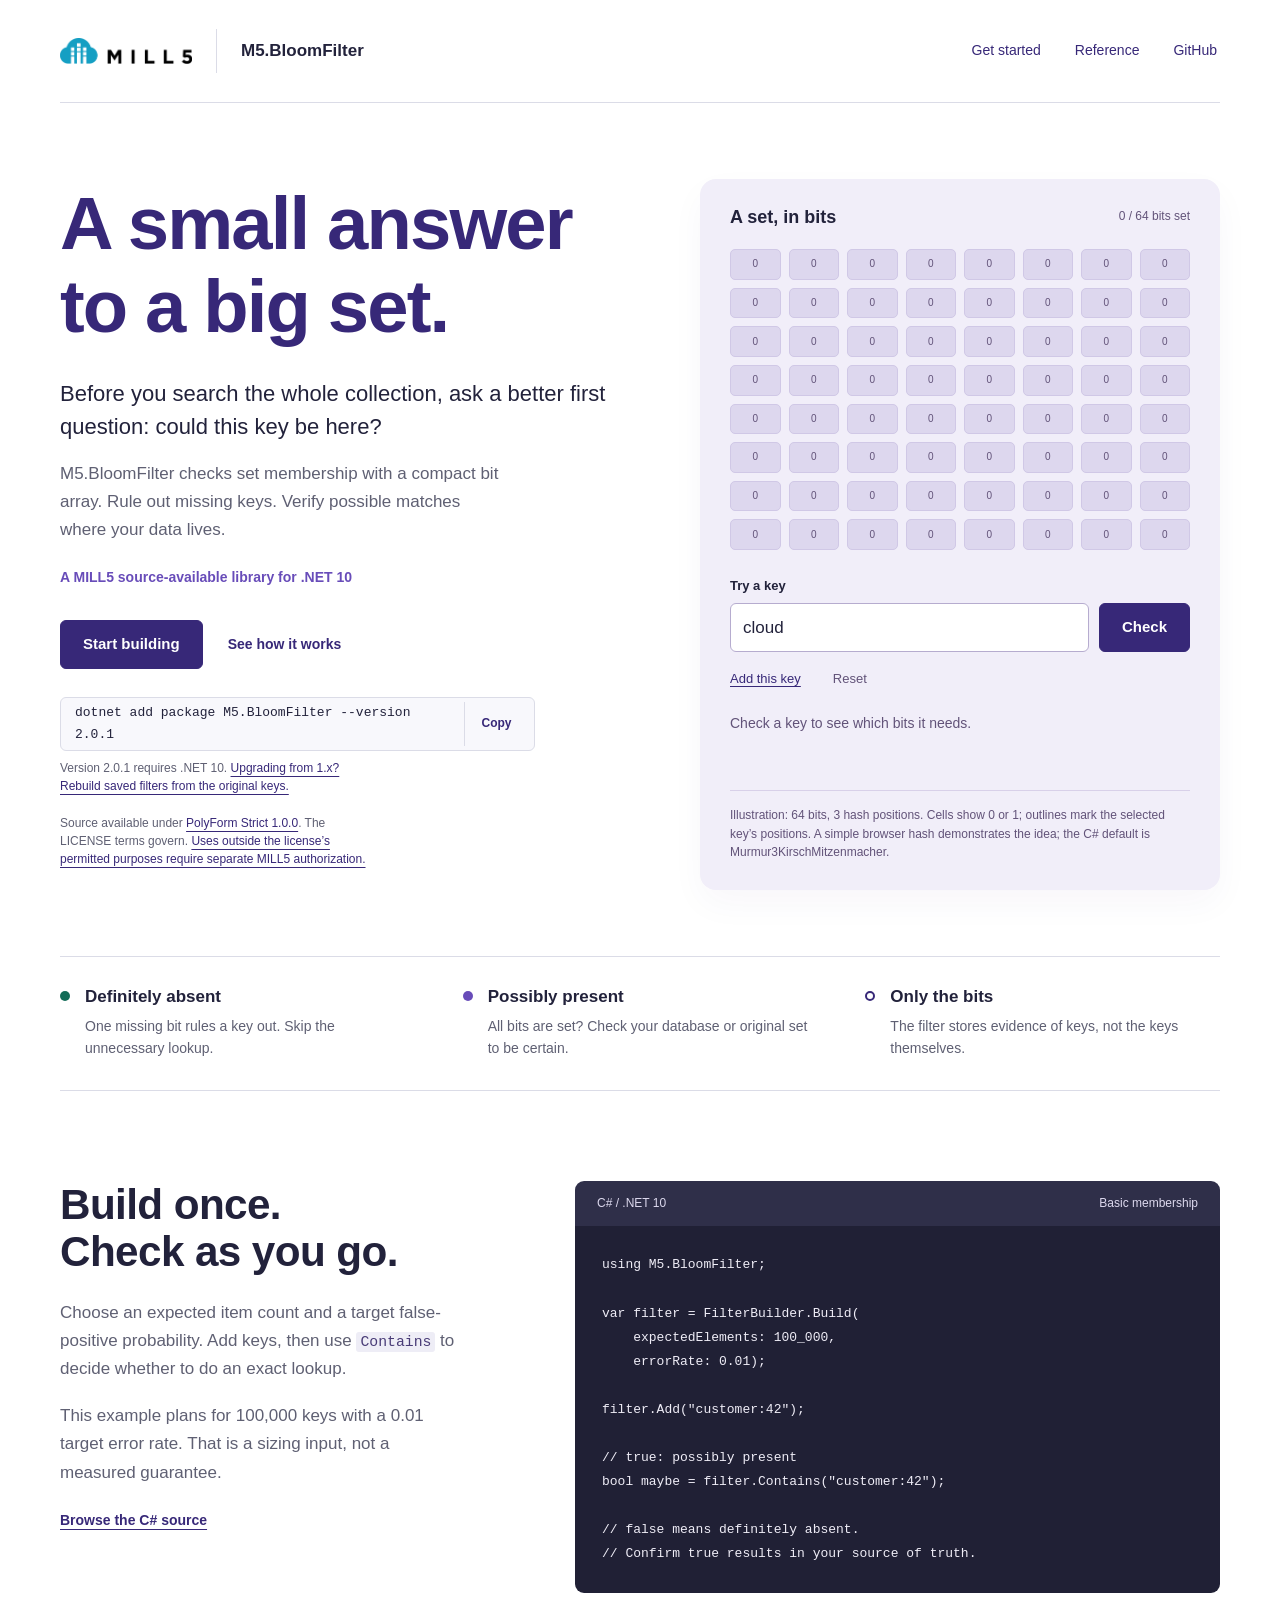
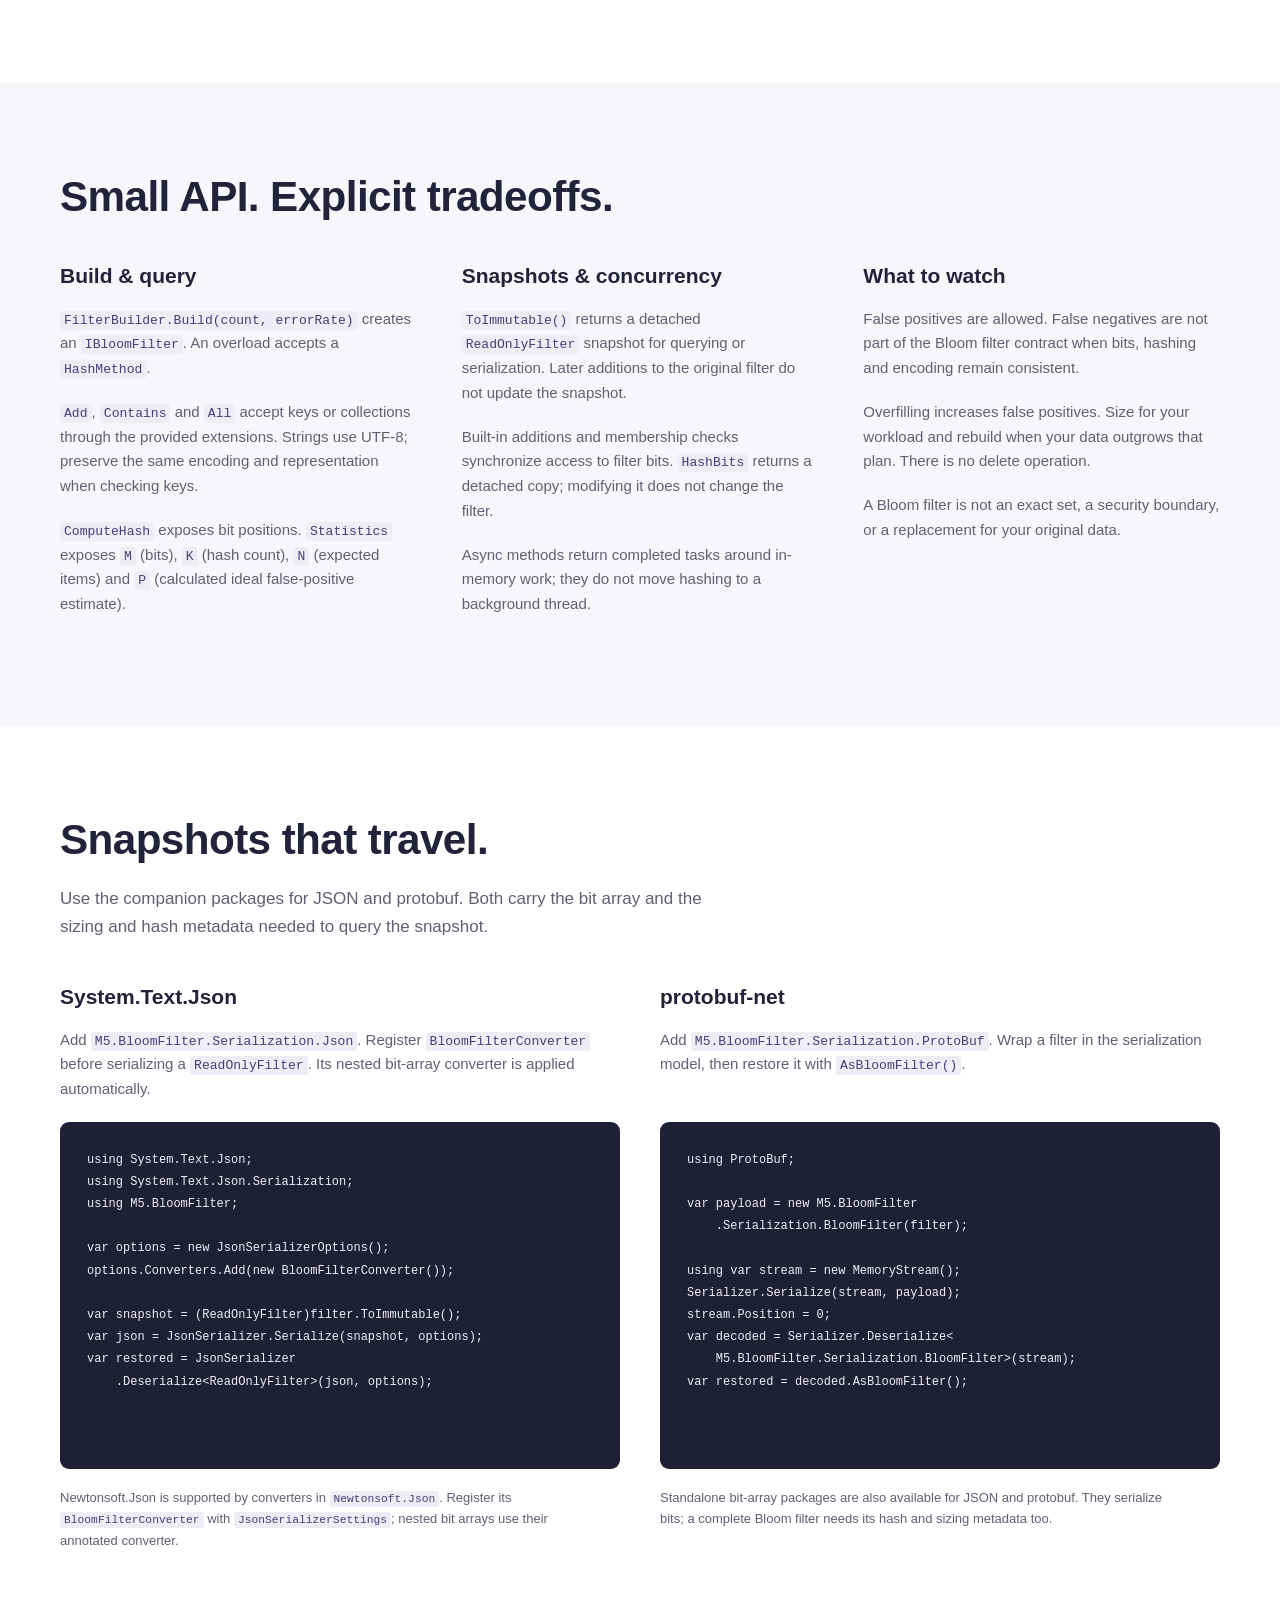
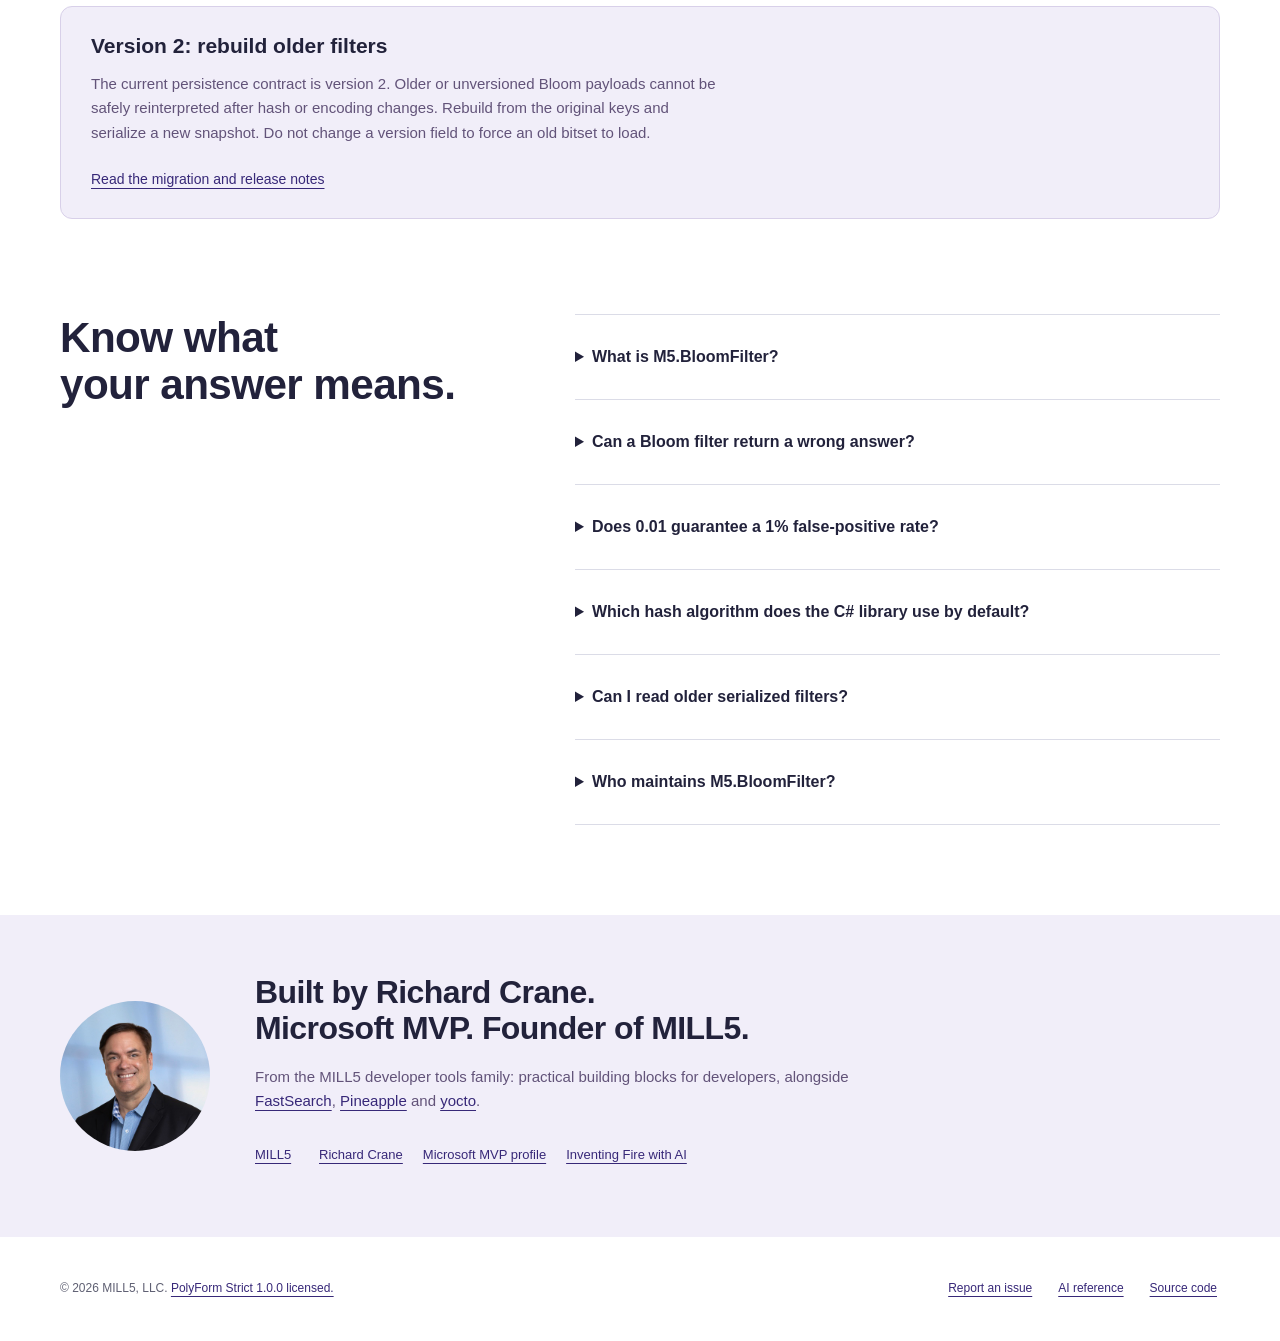
==== commit 3becd4ee: "Adopt PolyForm Strict licensing for version 2.0.1" ====
--- a/docs/site/index.html
+++ b/docs/site/index.html
@@ -8,16 +8,16 @@
 <link rel="canonical" href="https://mill5.github.io/M5.BloomFilter/"><link rel="icon" href="assets/favicon.svg" type="image/svg+xml">
 <link rel="alternate" type="text/plain" href="llms.txt" title="M5.BloomFilter reference for AI assistants"><link rel="sitemap" href="sitemap.xml" type="application/xml">
 <meta property="og:type" content="website"><meta property="og:site_name" content="M5.BloomFilter by MILL5"><meta property="og:title" content="M5.BloomFilter — A small answer to a big set">
-<meta property="og:description" content="Compact membership checks for .NET 10. Open-source C#, JSON and protobuf snapshots. Built by Richard Crane, Microsoft MVP, at MILL5."><meta property="og:url" content="https://mill5.github.io/M5.BloomFilter/"><meta property="og:image" content="https://mill5.github.io/M5.BloomFilter/assets/social-card.png"><meta property="og:image:width" content="1200"><meta property="og:image:height" content="630"><meta property="og:image:alt" content="M5.BloomFilter by MILL5: compact membership checks for .NET 10">
-<meta name="twitter:card" content="summary_large_image"><meta name="twitter:title" content="M5.BloomFilter — Compact membership checks for .NET"><meta name="twitter:description" content="An open-source C# Bloom filter library by MILL5 and Microsoft MVP Richard Crane."><meta name="twitter:image" content="https://mill5.github.io/M5.BloomFilter/assets/social-card.png"><meta name="twitter:image:alt" content="M5.BloomFilter by MILL5: compact membership checks for .NET 10">
+<meta property="og:description" content="Compact membership checks for .NET 10. Source-available C#, JSON and protobuf snapshots. Built by Richard Crane, Microsoft MVP, at MILL5."><meta property="og:url" content="https://mill5.github.io/M5.BloomFilter/"><meta property="og:image" content="https://mill5.github.io/M5.BloomFilter/assets/social-card.png"><meta property="og:image:width" content="1200"><meta property="og:image:height" content="630"><meta property="og:image:alt" content="M5.BloomFilter by MILL5: compact membership checks for .NET 10">
+<meta name="twitter:card" content="summary_large_image"><meta name="twitter:title" content="M5.BloomFilter — Compact membership checks for .NET"><meta name="twitter:description" content="A source-available C# Bloom filter library by MILL5 and Microsoft MVP Richard Crane."><meta name="twitter:image" content="https://mill5.github.io/M5.BloomFilter/assets/social-card.png"><meta name="twitter:image:alt" content="M5.BloomFilter by MILL5: compact membership checks for .NET 10">
 <link rel="stylesheet" href="style.css"><script src="demo.js" defer></script>
-<script type="application/ld+json">{"@context": "https://schema.org", "@graph": [{"@type": "SoftwareSourceCode", "@id": "https://mill5.github.io/M5.BloomFilter/#software", "name": "M5.BloomFilter", "description": "M5.BloomFilter is an open-source C# Bloom filter library for .NET 10. It tests whether a key might belong to a set, using a compact bit array instead of storing the original keys.", "url": "https://mill5.github.io/M5.BloomFilter/", "codeRepository": "https://github.com/MILL5/M5.BloomFilter", "programmingLanguage": "C#", "runtimePlatform": ".NET 10", "softwareVersion": "2.0.0", "license": "https://www.apache.org/licenses/LICENSE-2.0", "author": {"@id": "https://mill5.github.io/M5.BloomFilter/#richard-crane"}, "publisher": {"@id": "https://mill5.github.io/M5.BloomFilter/#mill5"}}, {"@type": "Person", "@id": "https://mill5.github.io/M5.BloomFilter/#richard-crane", "name": "Richard Crane", "alternateName": "Rich Crane", "url": "https://richcrane.ai/", "jobTitle": "Microsoft MVP, Founder of MILL5", "sameAs": ["https://github.com/ChiefInnovator", "https://www.linkedin.com/in/richardcrane/", "https://mvp.microsoft.com/en-US/MVP/profile/10ce0bc0-7536-43f6-b28c-e9601a4a0d0d"], "worksFor": {"@id": "https://mill5.github.io/M5.BloomFilter/#mill5"}}, {"@type": "Organization", "@id": "https://mill5.github.io/M5.BloomFilter/#mill5", "name": "MILL5", "url": "https://mill5.com/", "logo": "https://mill5.github.io/M5.BloomFilter/assets/mill5-logo.png", "sameAs": ["https://github.com/MILL5"]}, {"@type": "FAQPage", "mainEntity": [{"@type": "Question", "name": "What is M5.BloomFilter?", "acceptedAnswer": {"@type": "Answer", "text": "M5.BloomFilter is an open-source C# Bloom filter library for .NET 10. It tests whether a key might belong to a set, using a compact bit array instead of storing the original keys."}}, {"@type": "Question", "name": "Can a Bloom filter return a wrong answer?", "acceptedAnswer": {"@type": "Answer", "text": "A positive result means possibly present and can be a false positive. A negative result means definitely absent when the same filter, hash function, and key encoding are used correctly and the bits are intact. Confirm positive matches against your source of truth."}}, {"@type": "Question", "name": "Does 0.01 guarantee a 1% false-positive rate?", "acceptedAnswer": {"@type": "Answer", "text": "No. The requested error rate is a sizing target based on the expected number of elements and the usual hash-distribution assumptions. Inserting more items than planned increases the false-positive probability."}}, {"@type": "Question", "name": "Which hash algorithm does the C# library use by default?", "acceptedAnswer": {"@type": "Answer", "text": "FilterBuilder.Build uses Murmur3KirschMitzenmacher by default. The browser illustration uses a separate simple teaching hash and does not run the C# library."}}, {"@type": "Question", "name": "Can I read older serialized filters?", "acceptedAnswer": {"@type": "Answer", "text": "Version 2 payloads identify the current hash and encoding contract. Older or unversioned payloads must be rebuilt from original keys; changing a version number cannot migrate existing bits."}}, {"@type": "Question", "name": "Who maintains M5.BloomFilter?", "acceptedAnswer": {"@type": "Answer", "text": "M5.BloomFilter is a MILL5 open-source library, built by Richard Crane, Microsoft MVP and founder of MILL5. The source code and issue tracker are on GitHub."}}]}]}</script>
+<script type="application/ld+json">{"@context": "https://schema.org", "@graph": [{"@type": "SoftwareSourceCode", "@id": "https://mill5.github.io/M5.BloomFilter/#software", "name": "M5.BloomFilter", "description": "M5.BloomFilter is a source-available C# Bloom filter library for .NET 10. It tests whether a key might belong to a set, using a compact bit array instead of storing the original keys.", "url": "https://mill5.github.io/M5.BloomFilter/", "codeRepository": "https://github.com/MILL5/M5.BloomFilter", "programmingLanguage": "C#", "runtimePlatform": ".NET 10", "softwareVersion": "2.0.1", "license": "https://github.com/MILL5/M5.BloomFilter/blob/main/LICENSE", "author": {"@id": "https://mill5.github.io/M5.BloomFilter/#richard-crane"}, "publisher": {"@id": "https://mill5.github.io/M5.BloomFilter/#mill5"}}, {"@type": "Person", "@id": "https://mill5.github.io/M5.BloomFilter/#richard-crane", "name": "Richard Crane", "alternateName": "Rich Crane", "url": "https://richcrane.ai/", "jobTitle": "Microsoft MVP, Founder of MILL5", "sameAs": ["https://github.com/ChiefInnovator", "https://www.linkedin.com/in/richardcrane/", "https://mvp.microsoft.com/en-US/MVP/profile/10ce0bc0-7536-43f6-b28c-e9601a4a0d0d"], "worksFor": {"@id": "https://mill5.github.io/M5.BloomFilter/#mill5"}}, {"@type": "Organization", "@id": "https://mill5.github.io/M5.BloomFilter/#mill5", "name": "MILL5", "url": "https://mill5.com/", "logo": "https://mill5.github.io/M5.BloomFilter/assets/mill5-logo.png", "sameAs": ["https://github.com/MILL5"]}, {"@type": "FAQPage", "mainEntity": [{"@type": "Question", "name": "What is M5.BloomFilter?", "acceptedAnswer": {"@type": "Answer", "text": "M5.BloomFilter is a source-available C# Bloom filter library for .NET 10. It tests whether a key might belong to a set, using a compact bit array instead of storing the original keys."}}, {"@type": "Question", "name": "Can a Bloom filter return a wrong answer?", "acceptedAnswer": {"@type": "Answer", "text": "A positive result means possibly present and can be a false positive. A negative result means definitely absent when the same filter, hash function, and key encoding are used correctly and the bits are intact. Confirm positive matches against your source of truth."}}, {"@type": "Question", "name": "Does 0.01 guarantee a 1% false-positive rate?", "acceptedAnswer": {"@type": "Answer", "text": "No. The requested error rate is a sizing target based on the expected number of elements and the usual hash-distribution assumptions. Inserting more items than planned increases the false-positive probability."}}, {"@type": "Question", "name": "Which hash algorithm does the C# library use by default?", "acceptedAnswer": {"@type": "Answer", "text": "FilterBuilder.Build uses Murmur3KirschMitzenmacher by default. The browser illustration uses a separate simple teaching hash and does not run the C# library."}}, {"@type": "Question", "name": "Can I read older serialized filters?", "acceptedAnswer": {"@type": "Answer", "text": "Version 2 payloads identify the current hash and encoding contract. Older or unversioned payloads must be rebuilt from original keys; changing a version number cannot migrate existing bits."}}, {"@type": "Question", "name": "Who maintains M5.BloomFilter?", "acceptedAnswer": {"@type": "Answer", "text": "M5.BloomFilter is a MILL5 source-available library, built by Richard Crane, Microsoft MVP and founder of MILL5. The source code and issue tracker are on GitHub."}}]}]}</script>
 </head>
 <body>
 <a class="skip" href="#main">Skip to content</a>
 <header class="site-header wrap"><a class="company" href="https://mill5.com/" aria-label="MILL5 home"><img src="assets/mill5-logo.png" width="140" height="27" alt="MILL5"></a><a class="product" href="#">M5.BloomFilter</a><nav aria-label="Main navigation"><a href="#start">Get started</a><a href="#reference">Reference</a><a href="https://github.com/MILL5/M5.BloomFilter">GitHub</a></nav></header>
 <main id="main">
-<section class="hero wrap"><div class="hero-copy"><h1>A small answer<br>to a big set.</h1><p class="lead">Before you search the whole collection, ask a better first question: could this key be here?</p><p>M5.BloomFilter checks set membership with a compact bit array. Rule out missing keys. Verify possible matches where your data lives.</p><p class="product-facts">A MILL5 open-source library for .NET 10</p><div class="actions"><a class="button" href="#start">Start building</a><a class="quiet-link" href="#how-it-works">See how it works</a></div><div class="install"><code>dotnet add package M5.BloomFilter --version 2.0.0</code><button type="button" id="copy-install" aria-label="Copy package install command">Copy</button></div><p id="copy-status" class="copy-status" role="status" aria-live="polite"></p><p class="install-note">Version 2.0.0 requires .NET 10. <a href="#migration">Upgrading from 1.x? Rebuild saved filters from the original keys.</a></p></div>
+<section class="hero wrap"><div class="hero-copy"><h1>A small answer<br>to a big set.</h1><p class="lead">Before you search the whole collection, ask a better first question: could this key be here?</p><p>M5.BloomFilter checks set membership with a compact bit array. Rule out missing keys. Verify possible matches where your data lives.</p><p class="product-facts">A MILL5 source-available library for .NET 10</p><div class="actions"><a class="button" href="#start">Start building</a><a class="quiet-link" href="#how-it-works">See how it works</a></div><div class="install"><code>dotnet add package M5.BloomFilter --version 2.0.1</code><button type="button" id="copy-install" aria-label="Copy package install command">Copy</button></div><p id="copy-status" class="copy-status" role="status" aria-live="polite"></p><p class="install-note">Version 2.0.1 requires .NET 10. <a href="#migration">Upgrading from 1.x? Rebuild saved filters from the original keys.</a></p><p class="install-note">Source available under <a href="https://github.com/MILL5/M5.BloomFilter/blob/main/LICENSE">PolyForm Strict 1.0.0</a>. The LICENSE terms govern. <a href="https://mill5.com/">Uses outside the license’s permitted purposes require separate MILL5 authorization.</a></p></div>
 <div class="experiment" id="how-it-works"><div class="experiment-heading"><h2>A set, in bits</h2><span id="occupancy">0 / 64 bits set</span></div><div id="bit-grid" class="bit-grid" role="img" aria-label="Illustrative 64-bit Bloom filter; active bits are shown in purple"></div><form id="demo-form"><label for="demo-key">Try a key</label><div class="input-row"><input id="demo-key" name="key" value="cloud" maxlength="80" autocomplete="off" spellcheck="false" required><button class="button" type="submit">Check</button></div><div class="demo-controls"><button id="add-key" type="button">Add this key</button><button id="reset-demo" type="button" disabled>Reset</button></div></form><p id="demo-result" class="result" data-state="empty" role="status" aria-live="polite">Check a key to see which bits it needs.</p><p class="demo-footnote">Illustration: 64 bits, 3 hash positions. Cells show 0 or 1; outlines mark the selected key’s positions. A simple browser hash demonstrates the idea; the C# default is Murmur3KirschMitzenmacher.</p><noscript><p>Enable JavaScript to try the illustration. The library documentation below works without it.</p></noscript></div></section>
 <section class="principles wrap" aria-label="The membership contract"><div><span class="signal absent" aria-hidden="true"></span><h2>Definitely absent</h2><p>One missing bit rules a key out. Skip the unnecessary lookup.</p></div><div><span class="signal possible" aria-hidden="true"></span><h2>Possibly present</h2><p>All bits are set? Check your database or original set to be certain.</p></div><div><span class="signal compact" aria-hidden="true"></span><h2>Only the bits</h2><p>The filter stores evidence of keys, not the keys themselves.</p></div></section>
 <section class="section wrap split" id="start"><div class="section-copy"><h2>Build once.<br>Check as you go.</h2><p>Choose an expected item count and a target false-positive probability. Add keys, then use <code>Contains</code> to decide whether to do an exact lookup.</p><p>This example plans for 100,000 keys with a 0.01 target error rate. That is a sizing input, not a measured guarantee.</p><a class="text-link" href="https://github.com/MILL5/M5.BloomFilter">Browse the C# source</a></div><div><div class="code-heading"><span>C# / .NET 10</span><span>Basic membership</span></div><pre tabindex="0"><code>using M5.BloomFilter;
@@ -55,7 +55,7 @@
 var decoded = Serializer.Deserialize&lt;
     M5.BloomFilter.Serialization.BloomFilter&gt;(stream);
 var restored = decoded.AsBloomFilter();</code></pre><p class="small">Standalone bit-array packages are also available for JSON and protobuf. They serialize bits; a complete Bloom filter needs its hash and sizing metadata too.</p></div></div><aside class="migration" id="migration"><h3>Version 2: rebuild older filters</h3><p>The current persistence contract is version 2. Older or unversioned Bloom payloads cannot be safely reinterpreted after hash or encoding changes. Rebuild from the original keys and serialize a new snapshot. Do not change a version field to force an old bitset to load.</p><a href="https://github.com/MILL5/M5.BloomFilter/blob/main/docs/serialization.md">Read the migration and release notes</a></aside></section>
-<section class="section wrap faq" id="faq"><div class="section-copy"><h2>Know what<br>your answer means.</h2></div><div><details><summary>What is M5.BloomFilter?</summary><p>M5.BloomFilter is an open-source C# Bloom filter library for .NET 10. It tests whether a key might belong to a set, using a compact bit array instead of storing the original keys.</p></details><details><summary>Can a Bloom filter return a wrong answer?</summary><p>A positive result means possibly present and can be a false positive. A negative result means definitely absent when the same filter, hash function, and key encoding are used correctly and the bits are intact. Confirm positive matches against your source of truth.</p></details><details><summary>Does 0.01 guarantee a 1% false-positive rate?</summary><p>No. The requested error rate is a sizing target based on the expected number of elements and the usual hash-distribution assumptions. Inserting more items than planned increases the false-positive probability.</p></details><details><summary>Which hash algorithm does the C# library use by default?</summary><p>FilterBuilder.Build uses Murmur3KirschMitzenmacher by default. The browser illustration uses a separate simple teaching hash and does not run the C# library.</p></details><details><summary>Can I read older serialized filters?</summary><p>Version 2 payloads identify the current hash and encoding contract. Older or unversioned payloads must be rebuilt from original keys; changing a version number cannot migrate existing bits.</p></details><details><summary>Who maintains M5.BloomFilter?</summary><p>M5.BloomFilter is a MILL5 open-source library, built by Richard Crane, Microsoft MVP and founder of MILL5. The source code and issue tracker are on GitHub.</p></details></div></section>
-<section class="author-section"><div class="wrap author"><img src="assets/richard-crane.jpg" width="180" height="180" alt="Richard Crane"><div><h2>Built by Richard Crane.<br>Microsoft MVP. Founder of MILL5.</h2><p>From the MILL5 open-source family: practical building blocks for developers, alongside <a href="https://mill5.github.io/FastSearch/">FastSearch</a>, <a href="https://mill5.github.io/pineapple/">Pineapple</a> and <a href="https://mill5.github.io/yocto/">yocto</a>.</p><div class="author-links"><a href="https://mill5.com/">MILL5</a><a href="https://richcrane.ai/">Richard Crane</a><a href="https://mvp.microsoft.com/en-US/MVP/profile/10ce0bc0-7536-43f6-b28c-e9601a4a0d0d">Microsoft MVP profile</a><a href="https://inventingfirewith.ai/">Inventing Fire with AI</a></div></div></div></section>
-</main><footer class="wrap site-footer"><p>© 2026 MILL5, LLC. <a href="https://github.com/MILL5/M5.BloomFilter/blob/main/LICENSE">Apache 2.0 licensed.</a></p><nav aria-label="Footer"><a href="https://github.com/MILL5/M5.BloomFilter/issues">Report an issue</a><a href="llms.txt">AI reference</a><a href="https://github.com/MILL5/M5.BloomFilter">Source code</a></nav></footer>
+<section class="section wrap faq" id="faq"><div class="section-copy"><h2>Know what<br>your answer means.</h2></div><div><details><summary>What is M5.BloomFilter?</summary><p>M5.BloomFilter is a source-available C# Bloom filter library for .NET 10. It tests whether a key might belong to a set, using a compact bit array instead of storing the original keys.</p></details><details><summary>Can a Bloom filter return a wrong answer?</summary><p>A positive result means possibly present and can be a false positive. A negative result means definitely absent when the same filter, hash function, and key encoding are used correctly and the bits are intact. Confirm positive matches against your source of truth.</p></details><details><summary>Does 0.01 guarantee a 1% false-positive rate?</summary><p>No. The requested error rate is a sizing target based on the expected number of elements and the usual hash-distribution assumptions. Inserting more items than planned increases the false-positive probability.</p></details><details><summary>Which hash algorithm does the C# library use by default?</summary><p>FilterBuilder.Build uses Murmur3KirschMitzenmacher by default. The browser illustration uses a separate simple teaching hash and does not run the C# library.</p></details><details><summary>Can I read older serialized filters?</summary><p>Version 2 payloads identify the current hash and encoding contract. Older or unversioned payloads must be rebuilt from original keys; changing a version number cannot migrate existing bits.</p></details><details><summary>Who maintains M5.BloomFilter?</summary><p>M5.BloomFilter is a MILL5 source-available library, built by Richard Crane, Microsoft MVP and founder of MILL5. The source code and issue tracker are on GitHub.</p></details></div></section>
+<section class="author-section"><div class="wrap author"><img src="assets/richard-crane.jpg" width="180" height="180" alt="Richard Crane"><div><h2>Built by Richard Crane.<br>Microsoft MVP. Founder of MILL5.</h2><p>From the MILL5 developer tools family: practical building blocks for developers, alongside <a href="https://mill5.github.io/FastSearch/">FastSearch</a>, <a href="https://mill5.github.io/pineapple/">Pineapple</a> and <a href="https://mill5.github.io/yocto/">yocto</a>.</p><div class="author-links"><a href="https://mill5.com/">MILL5</a><a href="https://richcrane.ai/">Richard Crane</a><a href="https://mvp.microsoft.com/en-US/MVP/profile/10ce0bc0-7536-43f6-b28c-e9601a4a0d0d">Microsoft MVP profile</a><a href="https://inventingfirewith.ai/">Inventing Fire with AI</a></div></div></div></section>
+</main><footer class="wrap site-footer"><p>© 2026 MILL5, LLC. <a href="https://github.com/MILL5/M5.BloomFilter/blob/main/LICENSE">PolyForm Strict 1.0.0 licensed.</a></p><nav aria-label="Footer"><a href="https://github.com/MILL5/M5.BloomFilter/issues">Report an issue</a><a href="llms.txt">AI reference</a><a href="https://github.com/MILL5/M5.BloomFilter">Source code</a></nav></footer>
 </body></html>
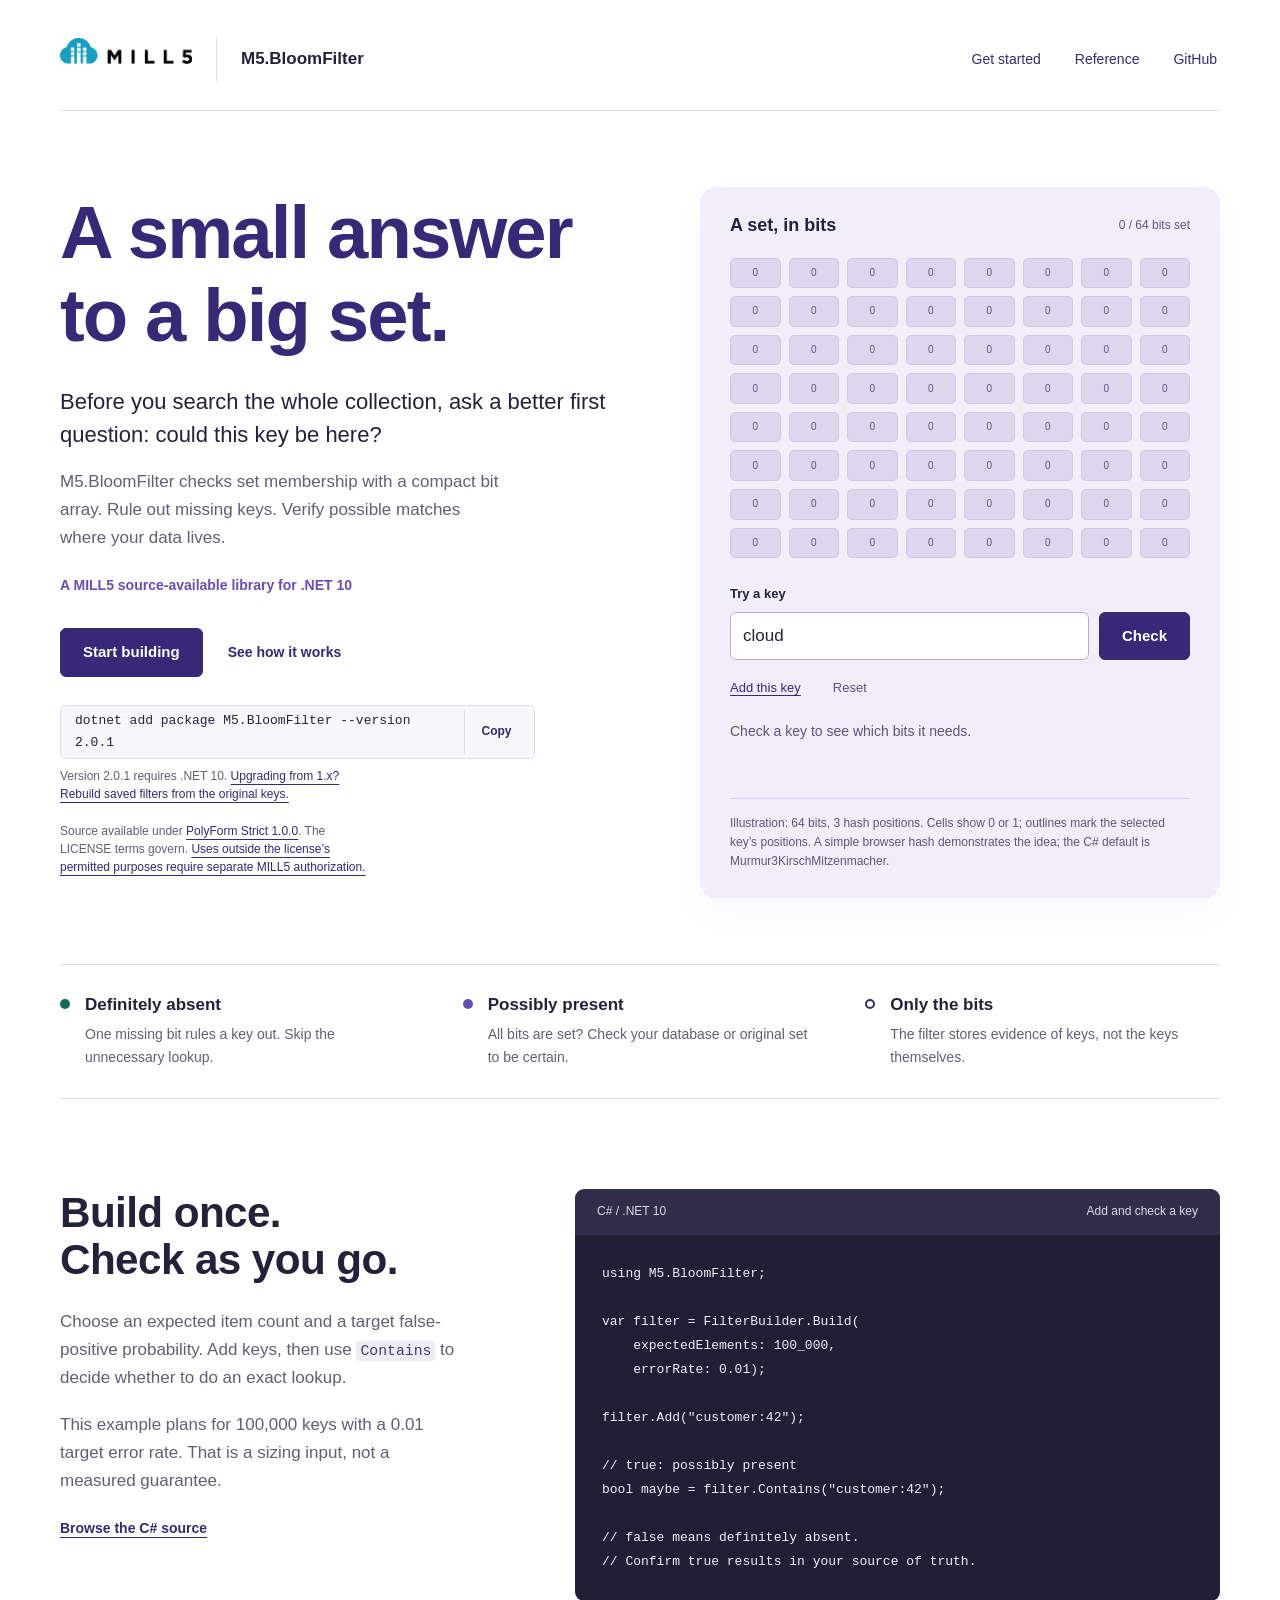
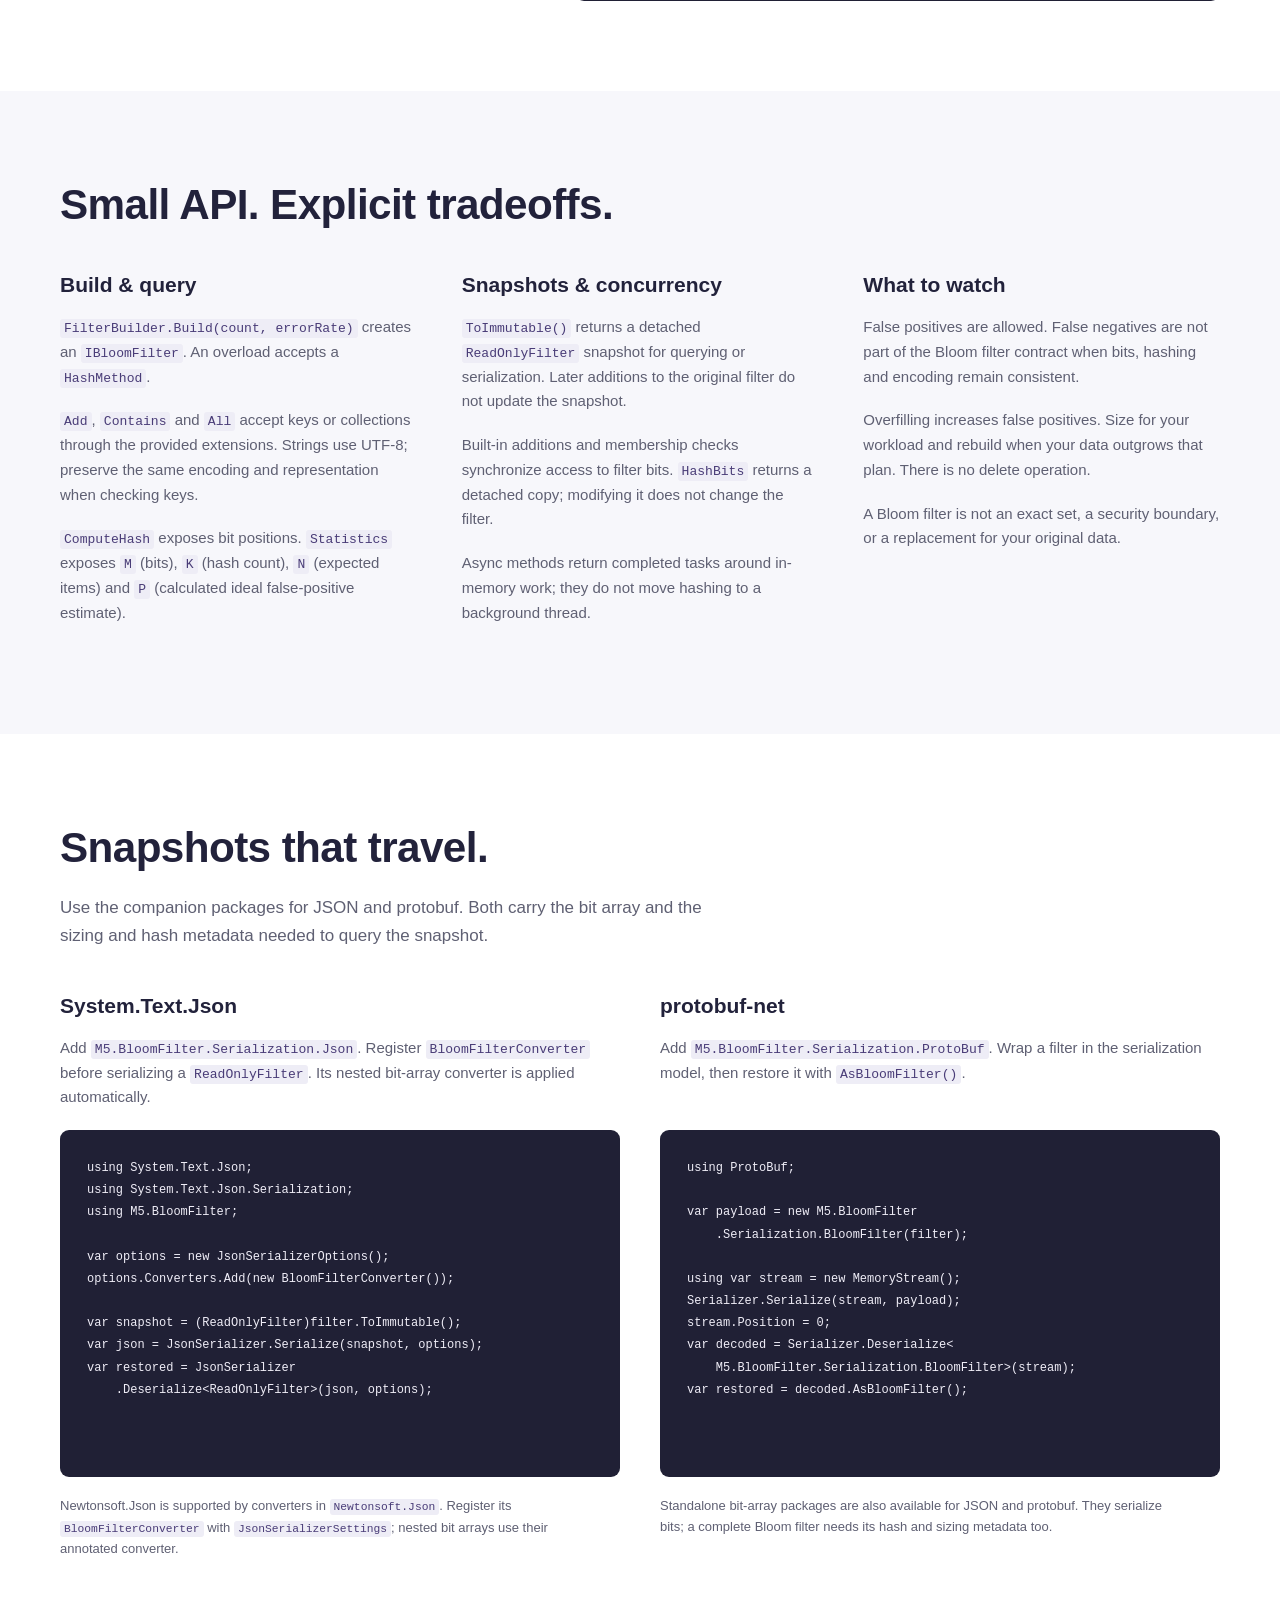
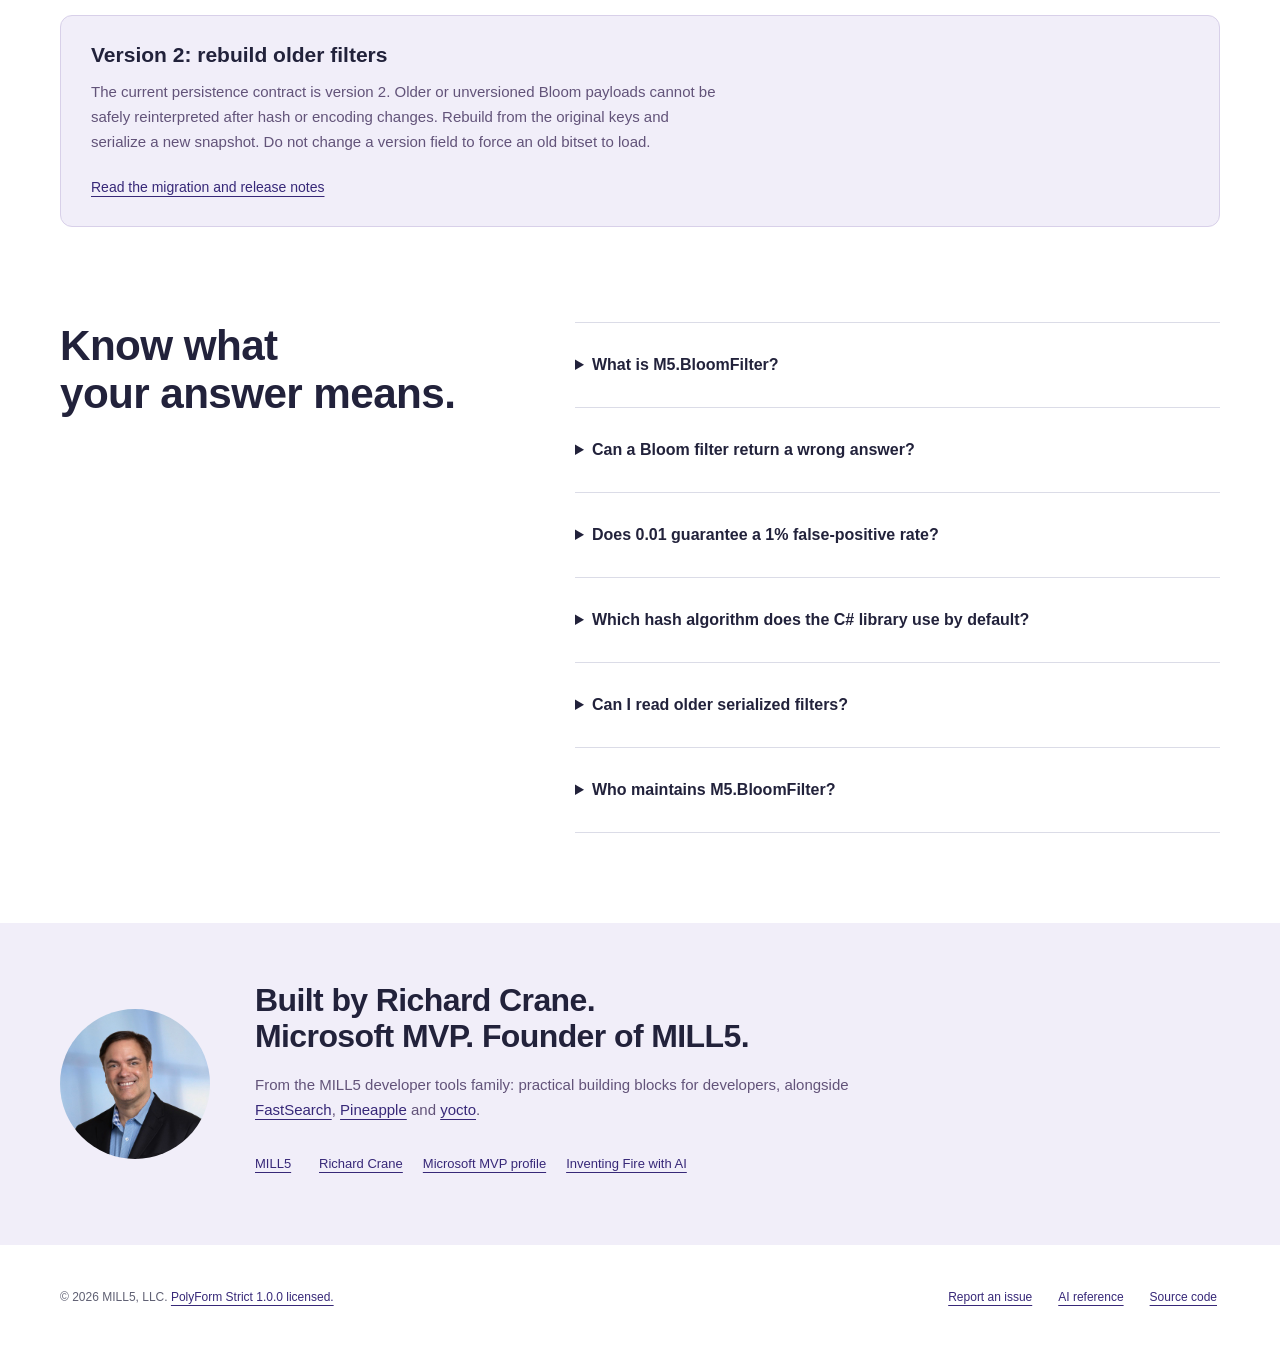
==== commit ac704f80: "Clarify Bloom filter example label" ====
--- a/docs/site/index.html
+++ b/docs/site/index.html
@@ -20,7 +20,7 @@
 <section class="hero wrap"><div class="hero-copy"><h1>A small answer<br>to a big set.</h1><p class="lead">Before you search the whole collection, ask a better first question: could this key be here?</p><p>M5.BloomFilter checks set membership with a compact bit array. Rule out missing keys. Verify possible matches where your data lives.</p><p class="product-facts">A MILL5 source-available library for .NET 10</p><div class="actions"><a class="button" href="#start">Start building</a><a class="quiet-link" href="#how-it-works">See how it works</a></div><div class="install"><code>dotnet add package M5.BloomFilter --version 2.0.1</code><button type="button" id="copy-install" aria-label="Copy package install command">Copy</button></div><p id="copy-status" class="copy-status" role="status" aria-live="polite"></p><p class="install-note">Version 2.0.1 requires .NET 10. <a href="#migration">Upgrading from 1.x? Rebuild saved filters from the original keys.</a></p><p class="install-note">Source available under <a href="https://github.com/MILL5/M5.BloomFilter/blob/main/LICENSE">PolyForm Strict 1.0.0</a>. The LICENSE terms govern. <a href="https://mill5.com/">Uses outside the license’s permitted purposes require separate MILL5 authorization.</a></p></div>
 <div class="experiment" id="how-it-works"><div class="experiment-heading"><h2>A set, in bits</h2><span id="occupancy">0 / 64 bits set</span></div><div id="bit-grid" class="bit-grid" role="img" aria-label="Illustrative 64-bit Bloom filter; active bits are shown in purple"></div><form id="demo-form"><label for="demo-key">Try a key</label><div class="input-row"><input id="demo-key" name="key" value="cloud" maxlength="80" autocomplete="off" spellcheck="false" required><button class="button" type="submit">Check</button></div><div class="demo-controls"><button id="add-key" type="button">Add this key</button><button id="reset-demo" type="button" disabled>Reset</button></div></form><p id="demo-result" class="result" data-state="empty" role="status" aria-live="polite">Check a key to see which bits it needs.</p><p class="demo-footnote">Illustration: 64 bits, 3 hash positions. Cells show 0 or 1; outlines mark the selected key’s positions. A simple browser hash demonstrates the idea; the C# default is Murmur3KirschMitzenmacher.</p><noscript><p>Enable JavaScript to try the illustration. The library documentation below works without it.</p></noscript></div></section>
 <section class="principles wrap" aria-label="The membership contract"><div><span class="signal absent" aria-hidden="true"></span><h2>Definitely absent</h2><p>One missing bit rules a key out. Skip the unnecessary lookup.</p></div><div><span class="signal possible" aria-hidden="true"></span><h2>Possibly present</h2><p>All bits are set? Check your database or original set to be certain.</p></div><div><span class="signal compact" aria-hidden="true"></span><h2>Only the bits</h2><p>The filter stores evidence of keys, not the keys themselves.</p></div></section>
-<section class="section wrap split" id="start"><div class="section-copy"><h2>Build once.<br>Check as you go.</h2><p>Choose an expected item count and a target false-positive probability. Add keys, then use <code>Contains</code> to decide whether to do an exact lookup.</p><p>This example plans for 100,000 keys with a 0.01 target error rate. That is a sizing input, not a measured guarantee.</p><a class="text-link" href="https://github.com/MILL5/M5.BloomFilter">Browse the C# source</a></div><div><div class="code-heading"><span>C# / .NET 10</span><span>Basic membership</span></div><pre tabindex="0"><code>using M5.BloomFilter;
+<section class="section wrap split" id="start"><div class="section-copy"><h2>Build once.<br>Check as you go.</h2><p>Choose an expected item count and a target false-positive probability. Add keys, then use <code>Contains</code> to decide whether to do an exact lookup.</p><p>This example plans for 100,000 keys with a 0.01 target error rate. That is a sizing input, not a measured guarantee.</p><a class="text-link" href="https://github.com/MILL5/M5.BloomFilter">Browse the C# source</a></div><div><div class="code-heading"><span>C# / .NET 10</span><span>Add and check a key</span></div><pre tabindex="0"><code>using M5.BloomFilter;
 
 var filter = FilterBuilder.Build(
     expectedElements: 100_000,
--- a/docs/site/style.css
+++ b/docs/site/style.css
@@ -16,7 +16,7 @@
 .wrap{width:min(var(--max),calc(100% - 72px));margin-inline:auto}
 .skip{position:absolute;left:20px;top:-90px;background:#fff;padding:12px;z-index:5}
 .skip:focus{top:8px}
-.site-header{display:flex;align-items:center;gap:24px;padding-block:29px;border-bottom:1px solid var(--line)}
+.site-header{display:flex;align-items:baseline;gap:24px;padding-block:29px;border-bottom:1px solid var(--line)}
 .company{display:flex}
 .company img{width:132px}
 .product{border-left:1px solid var(--line);padding-left:24px;text-decoration:none;font-weight:650;color:var(--ink)}
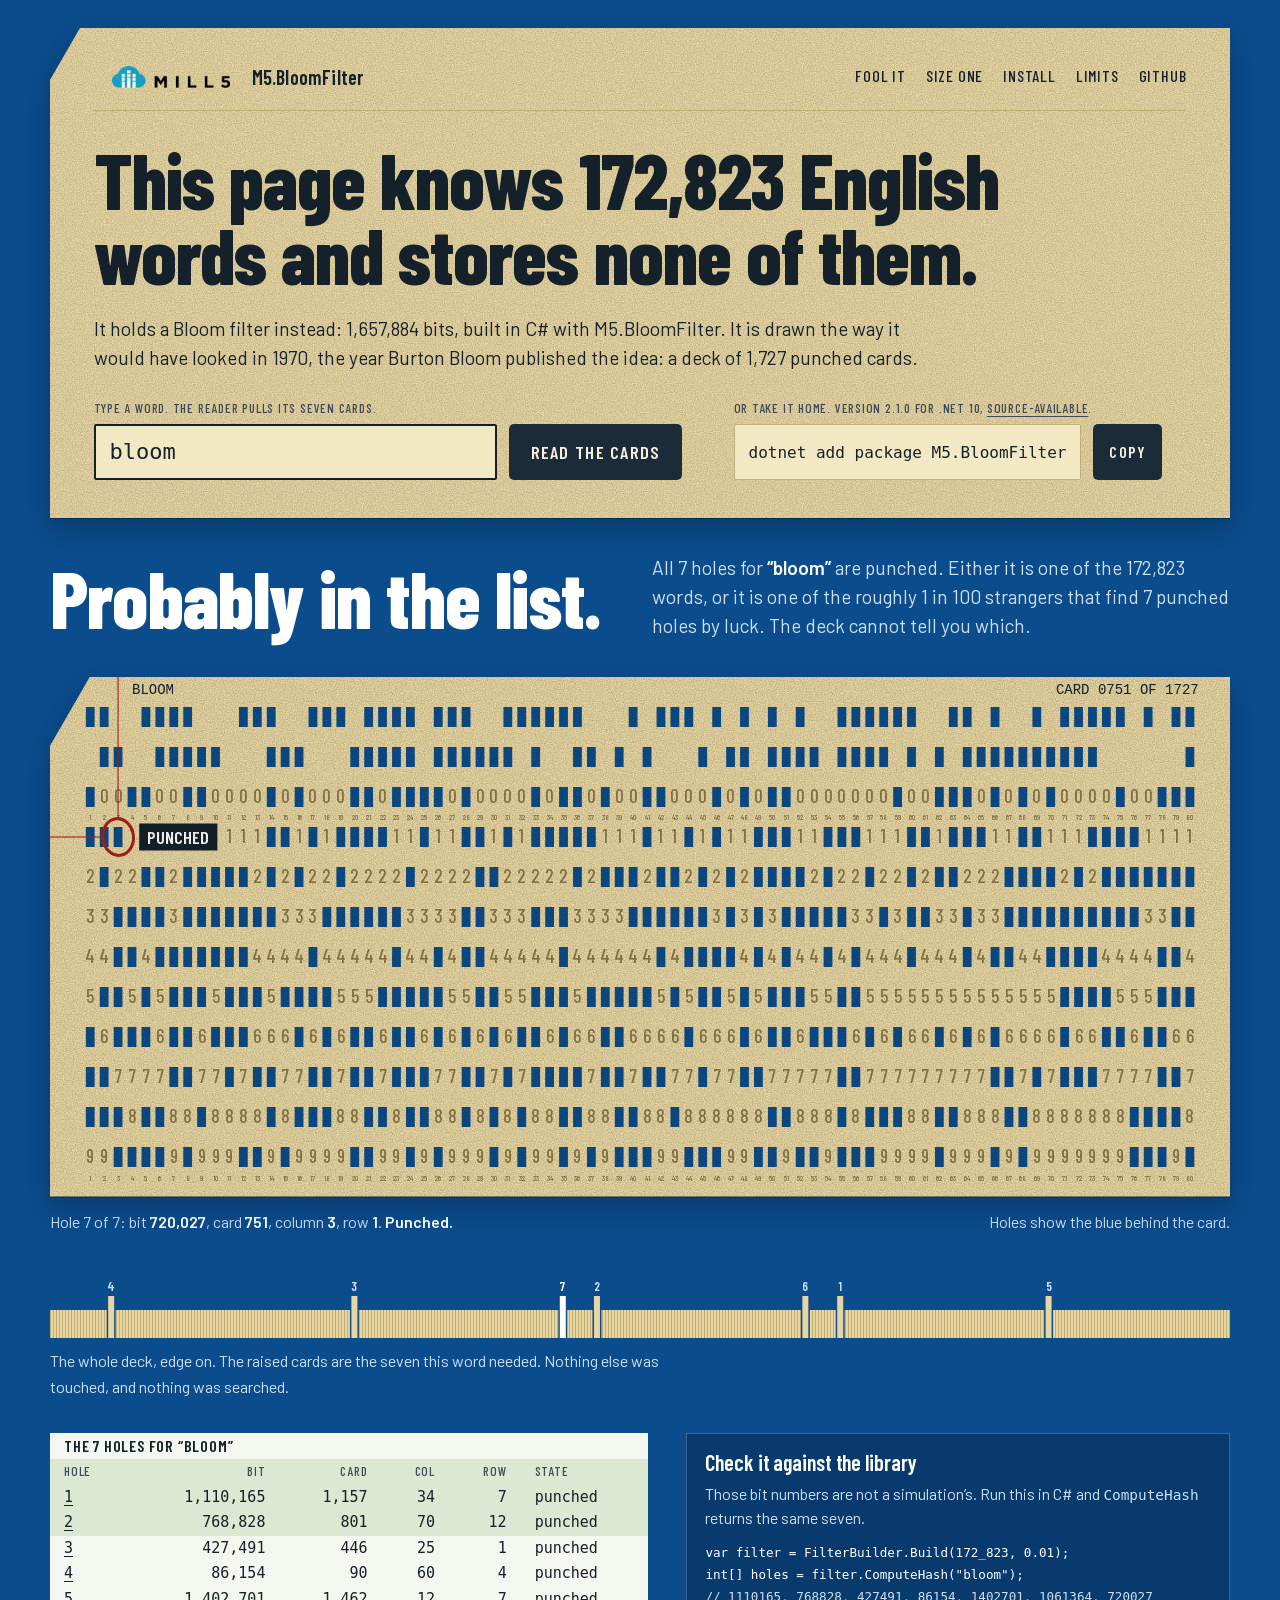
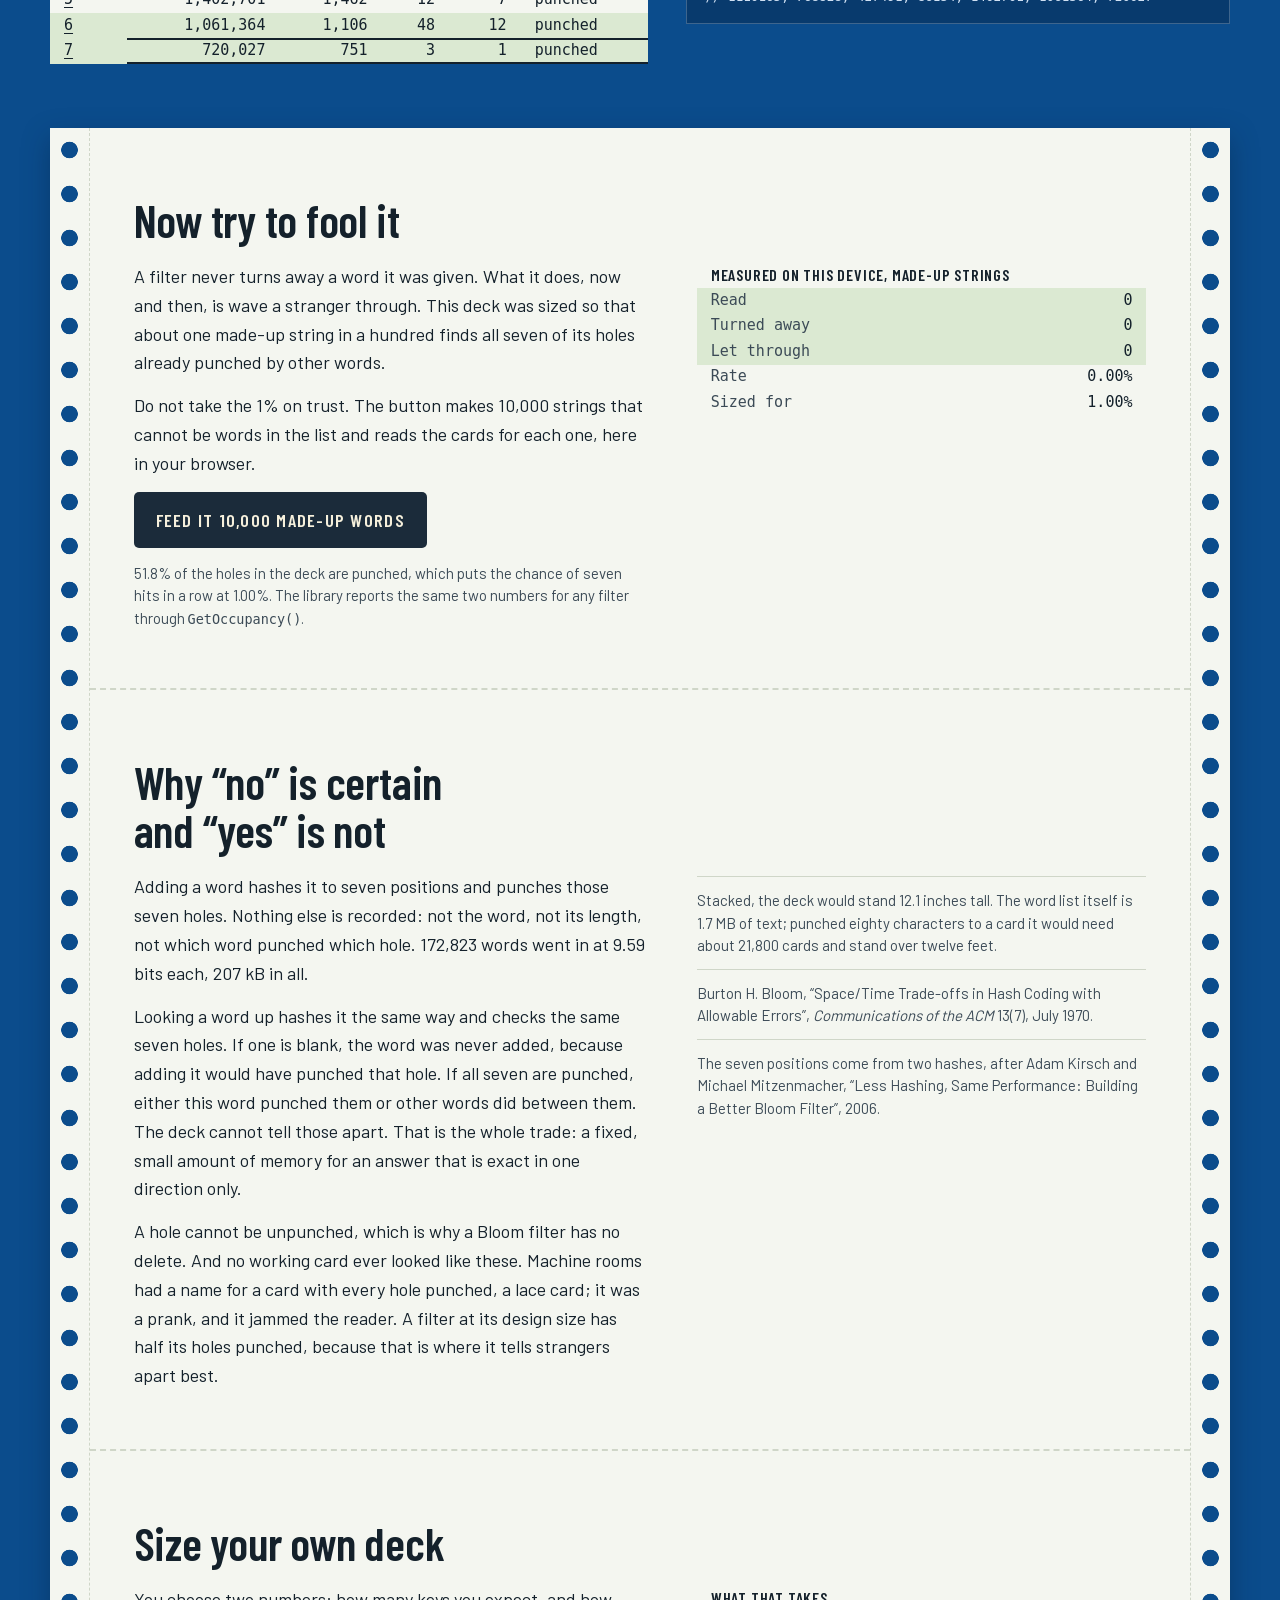
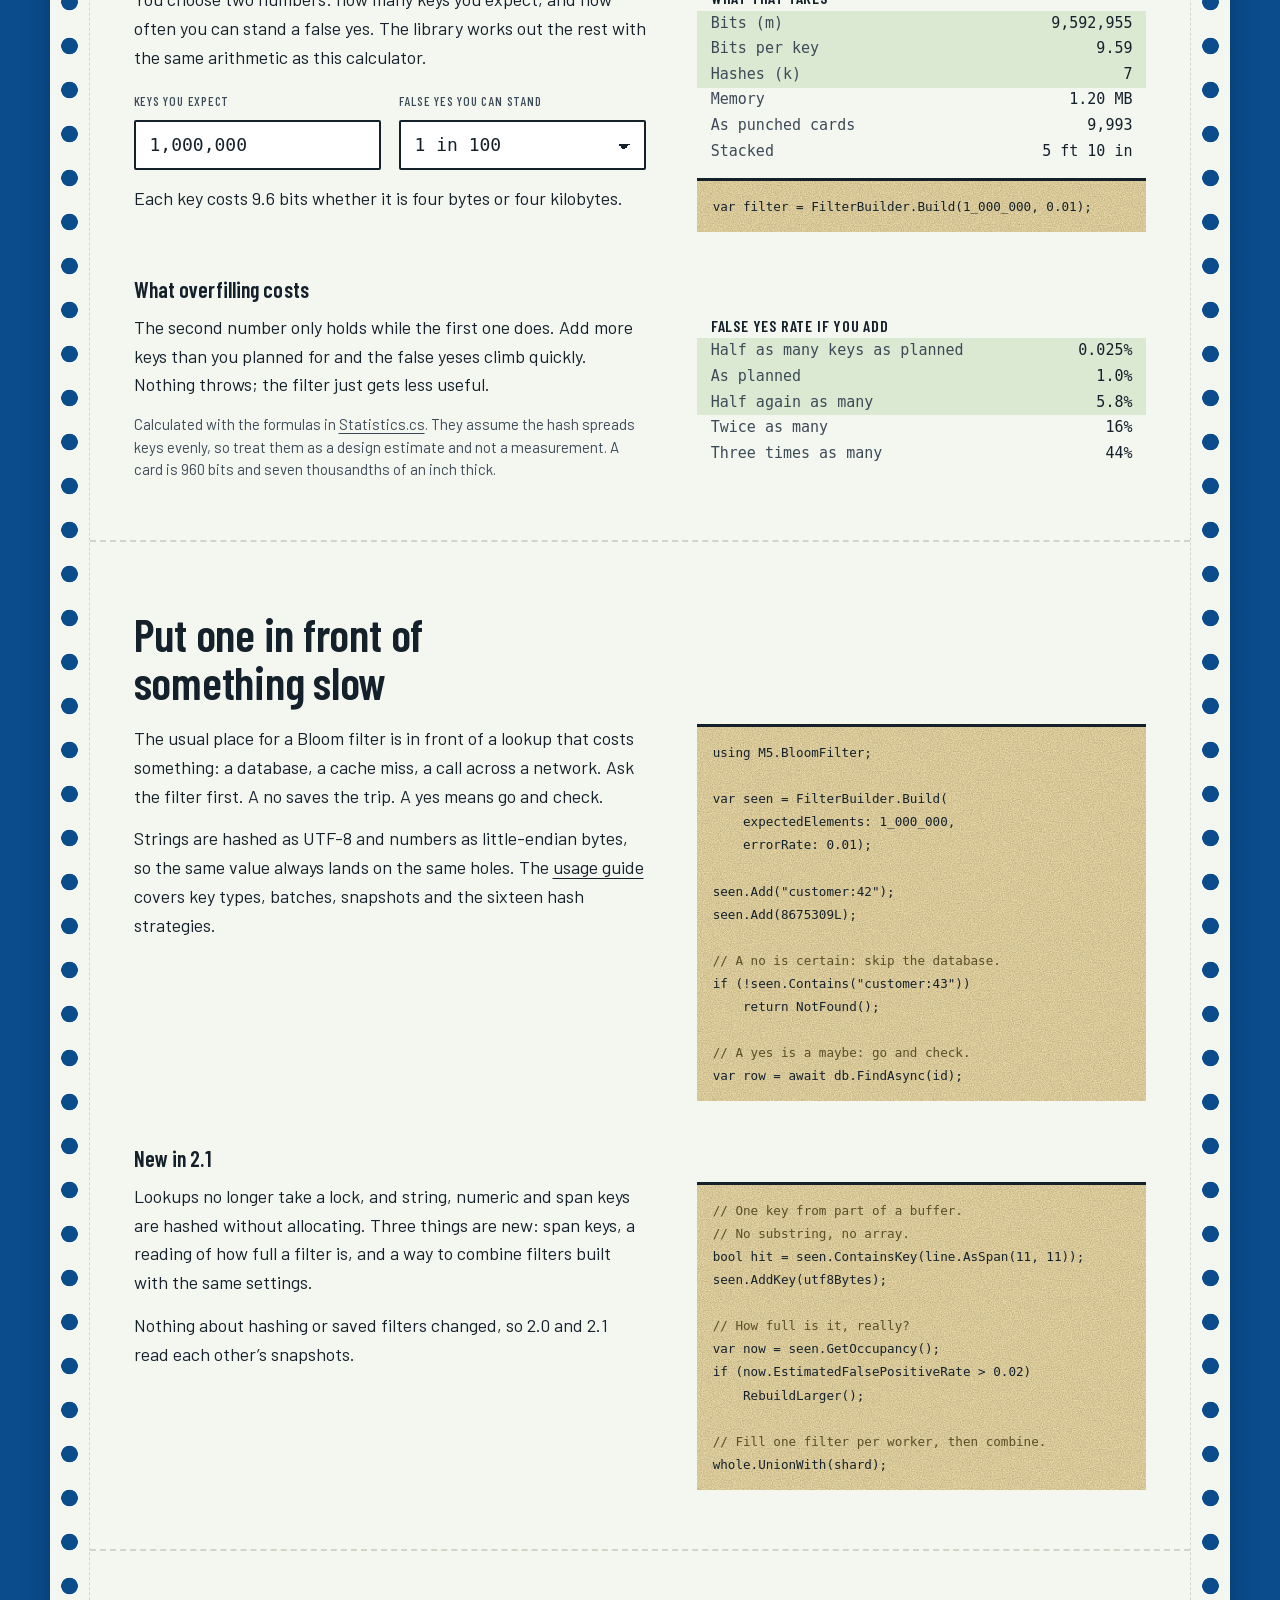
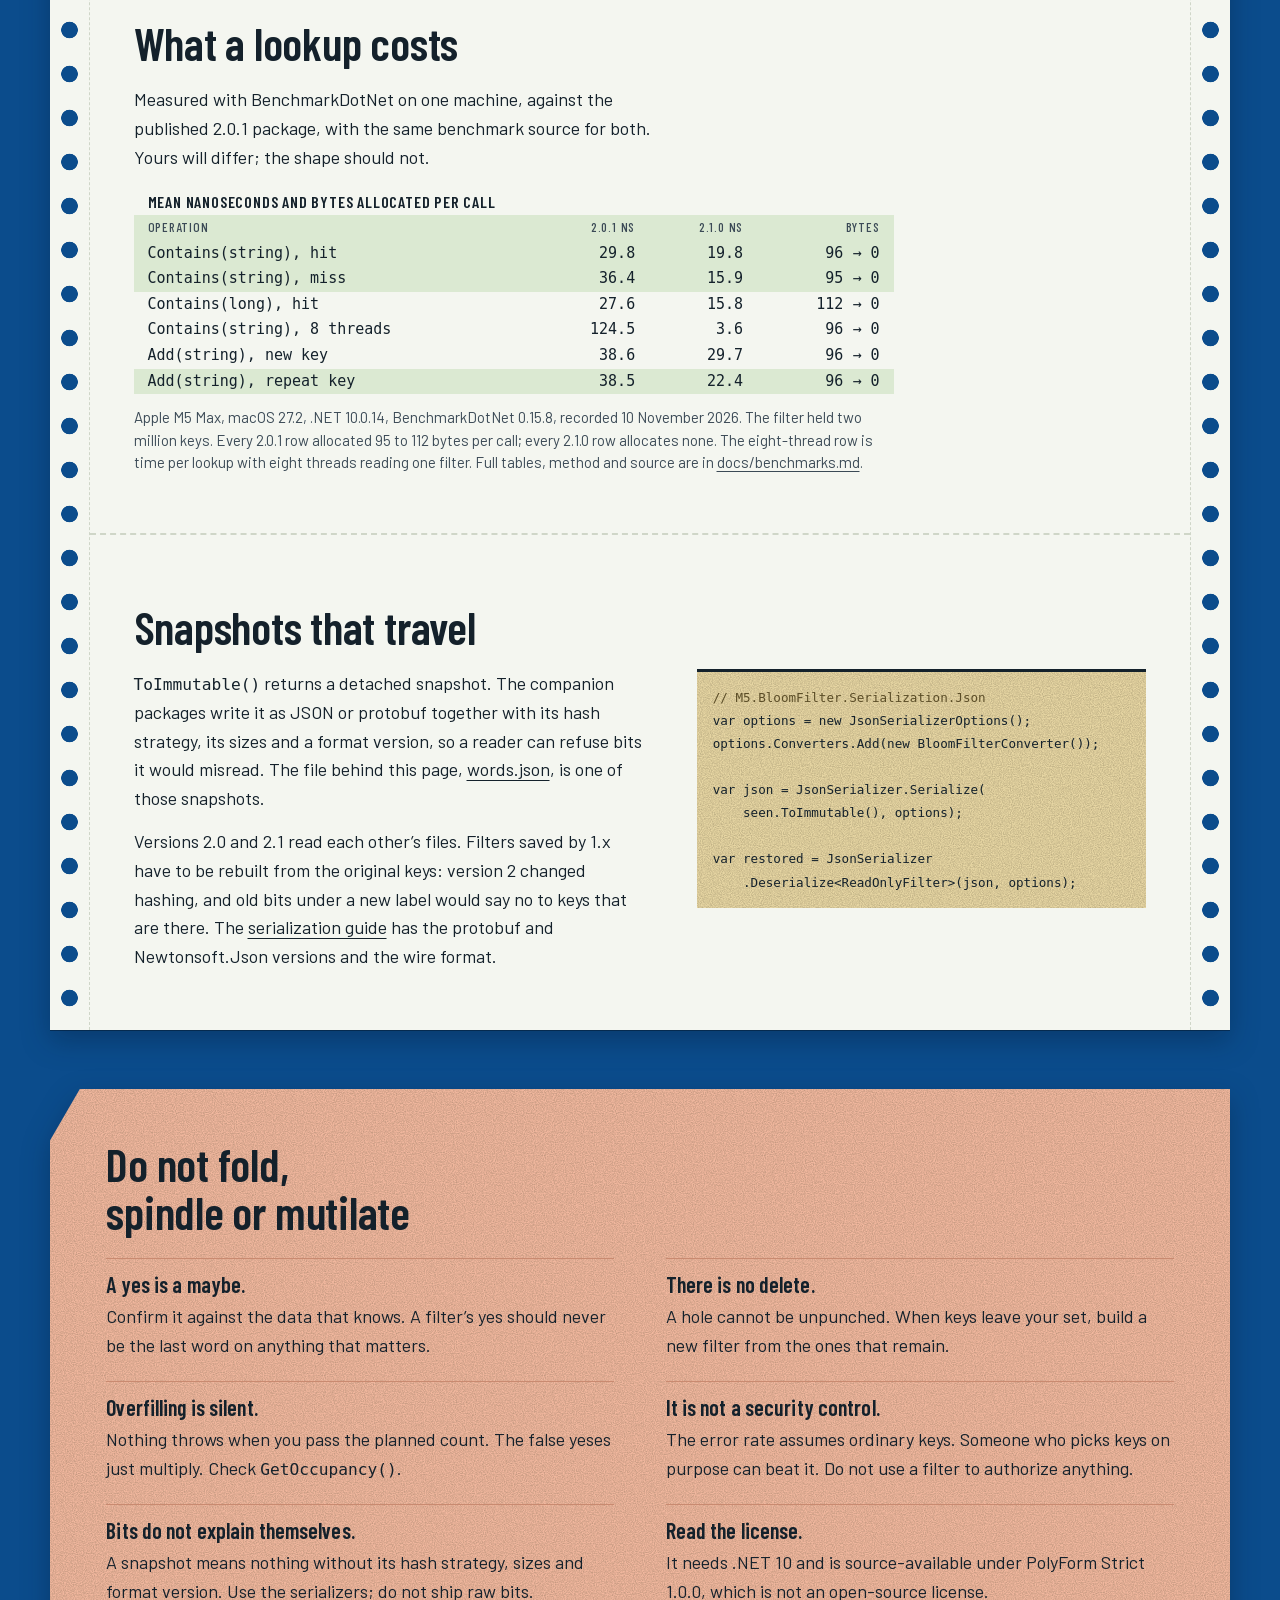
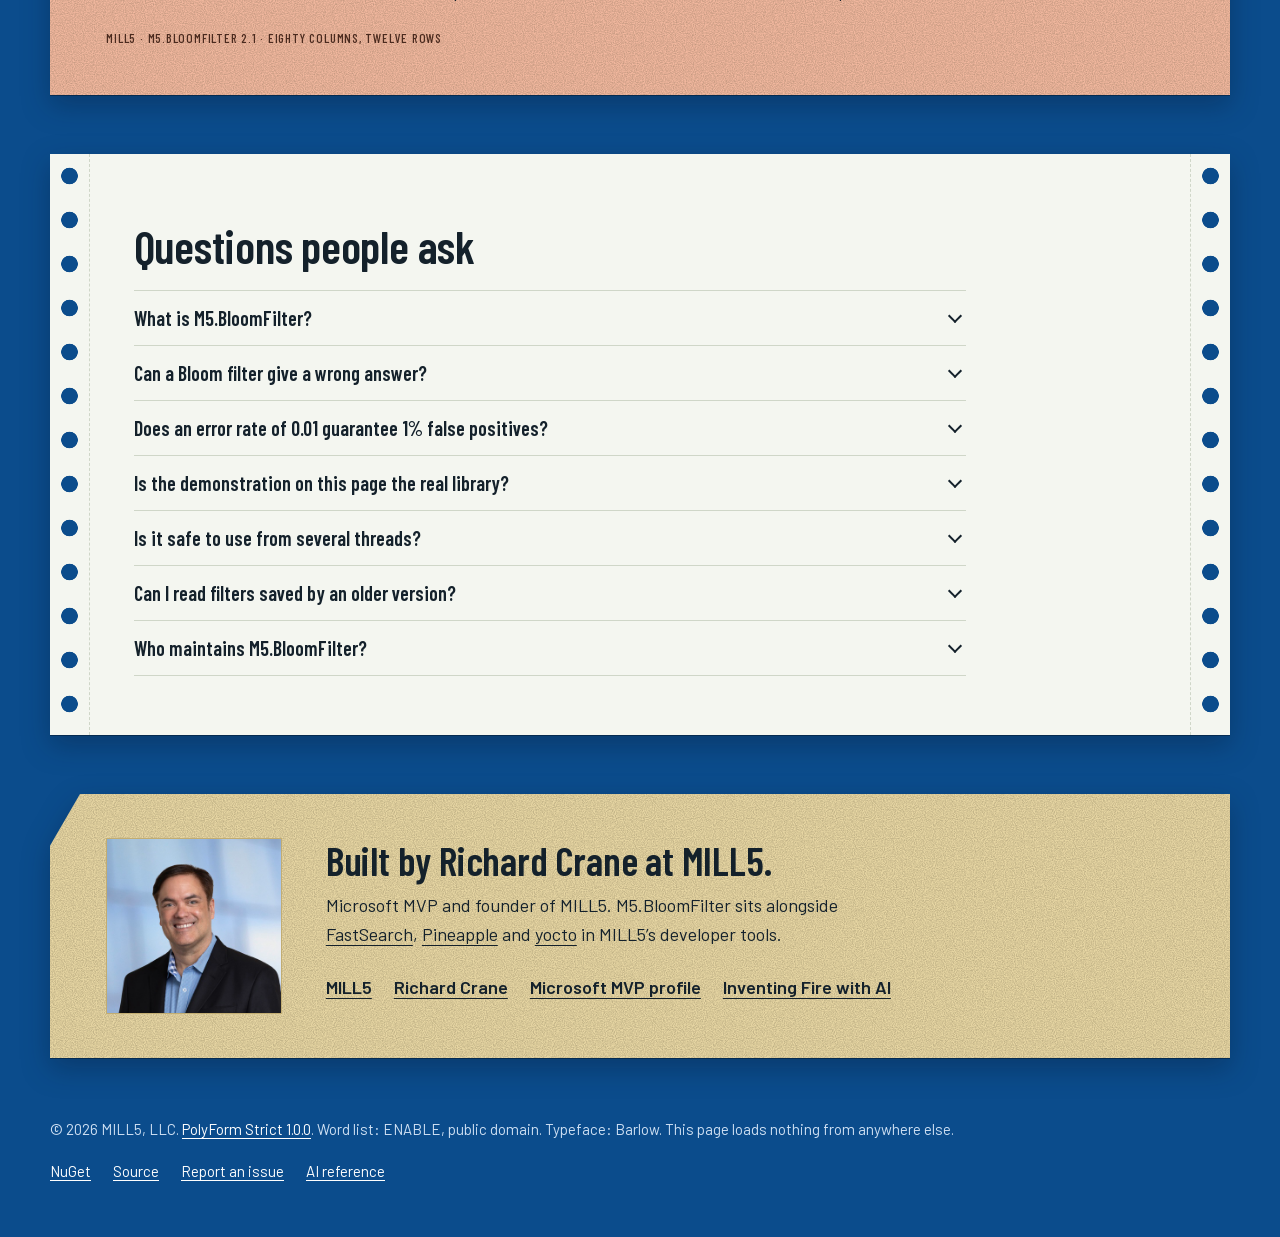
==== commit 4b1f4fc4: "Replace the GitHub Page with a working filter drawn as a deck of punched cards The page loads words." ====
--- a/docs/site/index.html
+++ b/docs/site/index.html
@@ -1,61 +1,363 @@
 <!doctype html>
 <html lang="en">
 <head>
-<meta charset="utf-8"><meta name="viewport" content="width=device-width, initial-scale=1">
-<title>M5.BloomFilter — Compact membership checks for .NET | MILL5</title>
-<meta name="description" content="A C# Bloom filter library for .NET 10 from MILL5 and Microsoft MVP Richard Crane. Learn membership checks, sizing, JSON and protobuf snapshots, and version 2 migration.">
-<meta name="author" content="Richard Crane"><meta name="theme-color" content="#372878"><meta name="robots" content="index,follow,max-image-preview:large">
-<link rel="canonical" href="https://mill5.github.io/M5.BloomFilter/"><link rel="icon" href="assets/favicon.svg" type="image/svg+xml">
-<link rel="alternate" type="text/plain" href="llms.txt" title="M5.BloomFilter reference for AI assistants"><link rel="sitemap" href="sitemap.xml" type="application/xml">
-<meta property="og:type" content="website"><meta property="og:site_name" content="M5.BloomFilter by MILL5"><meta property="og:title" content="M5.BloomFilter — A small answer to a big set">
-<meta property="og:description" content="Compact membership checks for .NET 10. Source-available C#, JSON and protobuf snapshots. Built by Richard Crane, Microsoft MVP, at MILL5."><meta property="og:url" content="https://mill5.github.io/M5.BloomFilter/"><meta property="og:image" content="https://mill5.github.io/M5.BloomFilter/assets/social-card.png"><meta property="og:image:width" content="1200"><meta property="og:image:height" content="630"><meta property="og:image:alt" content="M5.BloomFilter by MILL5: compact membership checks for .NET 10">
-<meta name="twitter:card" content="summary_large_image"><meta name="twitter:title" content="M5.BloomFilter — Compact membership checks for .NET"><meta name="twitter:description" content="A source-available C# Bloom filter library by MILL5 and Microsoft MVP Richard Crane."><meta name="twitter:image" content="https://mill5.github.io/M5.BloomFilter/assets/social-card.png"><meta name="twitter:image:alt" content="M5.BloomFilter by MILL5: compact membership checks for .NET 10">
-<link rel="stylesheet" href="style.css"><script src="demo.js" defer></script>
-<script type="application/ld+json">{"@context": "https://schema.org", "@graph": [{"@type": "SoftwareSourceCode", "@id": "https://mill5.github.io/M5.BloomFilter/#software", "name": "M5.BloomFilter", "description": "M5.BloomFilter is a source-available C# Bloom filter library for .NET 10. It tests whether a key might belong to a set, using a compact bit array instead of storing the original keys.", "url": "https://mill5.github.io/M5.BloomFilter/", "codeRepository": "https://github.com/MILL5/M5.BloomFilter", "programmingLanguage": "C#", "runtimePlatform": ".NET 10", "softwareVersion": "2.0.1", "license": "https://github.com/MILL5/M5.BloomFilter/blob/main/LICENSE", "author": {"@id": "https://mill5.github.io/M5.BloomFilter/#richard-crane"}, "publisher": {"@id": "https://mill5.github.io/M5.BloomFilter/#mill5"}}, {"@type": "Person", "@id": "https://mill5.github.io/M5.BloomFilter/#richard-crane", "name": "Richard Crane", "alternateName": "Rich Crane", "url": "https://richcrane.ai/", "jobTitle": "Microsoft MVP, Founder of MILL5", "sameAs": ["https://github.com/ChiefInnovator", "https://www.linkedin.com/in/richardcrane/", "https://mvp.microsoft.com/en-US/MVP/profile/10ce0bc0-7536-43f6-b28c-e9601a4a0d0d"], "worksFor": {"@id": "https://mill5.github.io/M5.BloomFilter/#mill5"}}, {"@type": "Organization", "@id": "https://mill5.github.io/M5.BloomFilter/#mill5", "name": "MILL5", "url": "https://mill5.com/", "logo": "https://mill5.github.io/M5.BloomFilter/assets/mill5-logo.png", "sameAs": ["https://github.com/MILL5"]}, {"@type": "FAQPage", "mainEntity": [{"@type": "Question", "name": "What is M5.BloomFilter?", "acceptedAnswer": {"@type": "Answer", "text": "M5.BloomFilter is a source-available C# Bloom filter library for .NET 10. It tests whether a key might belong to a set, using a compact bit array instead of storing the original keys."}}, {"@type": "Question", "name": "Can a Bloom filter return a wrong answer?", "acceptedAnswer": {"@type": "Answer", "text": "A positive result means possibly present and can be a false positive. A negative result means definitely absent when the same filter, hash function, and key encoding are used correctly and the bits are intact. Confirm positive matches against your source of truth."}}, {"@type": "Question", "name": "Does 0.01 guarantee a 1% false-positive rate?", "acceptedAnswer": {"@type": "Answer", "text": "No. The requested error rate is a sizing target based on the expected number of elements and the usual hash-distribution assumptions. Inserting more items than planned increases the false-positive probability."}}, {"@type": "Question", "name": "Which hash algorithm does the C# library use by default?", "acceptedAnswer": {"@type": "Answer", "text": "FilterBuilder.Build uses Murmur3KirschMitzenmacher by default. The browser illustration uses a separate simple teaching hash and does not run the C# library."}}, {"@type": "Question", "name": "Can I read older serialized filters?", "acceptedAnswer": {"@type": "Answer", "text": "Version 2 payloads identify the current hash and encoding contract. Older or unversioned payloads must be rebuilt from original keys; changing a version number cannot migrate existing bits."}}, {"@type": "Question", "name": "Who maintains M5.BloomFilter?", "acceptedAnswer": {"@type": "Answer", "text": "M5.BloomFilter is a MILL5 source-available library, built by Richard Crane, Microsoft MVP and founder of MILL5. The source code and issue tracker are on GitHub."}}]}]}</script>
+<meta charset="utf-8">
+<meta name="viewport" content="width=device-width, initial-scale=1">
+<title>M5.BloomFilter: a Bloom filter for .NET that you can watch work | MILL5</title>
+<meta name="description" content="This page knows 172,823 English words and stores none of them. Try the Bloom filter behind it, built in C# with M5.BloomFilter for .NET 10, then size and install your own.">
+<meta name="author" content="Richard Crane">
+<meta name="theme-color" content="#0b4c8c">
+<meta name="robots" content="index,follow,max-image-preview:large">
+<link rel="canonical" href="https://mill5.github.io/M5.BloomFilter/">
+<link rel="icon" href="assets/icon-64.png" type="image/png" sizes="64x64">
+<link rel="apple-touch-icon" href="assets/icon-180.png">
+<link rel="alternate" type="text/plain" href="llms.txt" title="M5.BloomFilter reference for AI assistants">
+<link rel="sitemap" href="sitemap.xml" type="application/xml">
+<meta property="og:type" content="website">
+<meta property="og:site_name" content="M5.BloomFilter by MILL5">
+<meta property="og:title" content="This page knows 172,823 English words and stores none of them">
+<meta property="og:description" content="A real Bloom filter, built in C# with M5.BloomFilter and drawn as the deck of punched cards it would have been in 1970. Type a word. Then try to fool it.">
+<meta property="og:url" content="https://mill5.github.io/M5.BloomFilter/">
+<meta property="og:image" content="https://mill5.github.io/M5.BloomFilter/assets/social-card.png">
+<meta property="og:image:width" content="1200">
+<meta property="og:image:height" content="630">
+<meta property="og:image:alt" content="A manila punched card on a blue ground. Printed on it: This page knows 172,823 English words and stores none of them. M5.BloomFilter by MILL5.">
+<meta name="twitter:card" content="summary_large_image">
+<meta name="twitter:title" content="This page knows 172,823 English words and stores none of them">
+<meta name="twitter:description" content="A real Bloom filter, built in C# with M5.BloomFilter, drawn as a deck of punched cards. Type a word. Then try to fool it.">
+<meta name="twitter:image" content="https://mill5.github.io/M5.BloomFilter/assets/social-card.png">
+<meta name="twitter:image:alt" content="A manila punched card on a blue ground. Printed on it: This page knows 172,823 English words and stores none of them. M5.BloomFilter by MILL5.">
+<link rel="preload" href="assets/fonts/BarlowCondensed-ExtraBold.woff2" as="font" type="font/woff2" crossorigin>
+<link rel="preload" href="assets/fonts/Barlow-Regular.woff2" as="font" type="font/woff2" crossorigin>
+<link rel="stylesheet" href="style.css">
+<script>document.documentElement.className = 'js';</script>
+<script type="application/ld+json">{"@context": "https://schema.org", "@graph": [{"@type": "SoftwareSourceCode", "@id": "https://mill5.github.io/M5.BloomFilter/#software", "name": "M5.BloomFilter", "description": "M5.BloomFilter is a source-available C# Bloom filter library for .NET 10. It answers whether a key might be in a set using a compact array of bits instead of the keys themselves.", "url": "https://mill5.github.io/M5.BloomFilter/", "codeRepository": "https://github.com/MILL5/M5.BloomFilter", "programmingLanguage": "C#", "runtimePlatform": ".NET 10", "softwareVersion": "2.1.0", "license": "https://github.com/MILL5/M5.BloomFilter/blob/main/LICENSE", "author": {"@id": "https://mill5.github.io/M5.BloomFilter/#richard-crane"}, "publisher": {"@id": "https://mill5.github.io/M5.BloomFilter/#mill5"}}, {"@type": "Person", "@id": "https://mill5.github.io/M5.BloomFilter/#richard-crane", "name": "Richard Crane", "alternateName": "Rich Crane", "url": "https://richcrane.ai/", "jobTitle": "Microsoft MVP, Founder of MILL5", "sameAs": ["https://github.com/ChiefInnovator", "https://www.linkedin.com/in/richardcrane/", "https://mvp.microsoft.com/en-US/MVP/profile/10ce0bc0-7536-43f6-b28c-e9601a4a0d0d"], "worksFor": {"@id": "https://mill5.github.io/M5.BloomFilter/#mill5"}}, {"@type": "Organization", "@id": "https://mill5.github.io/M5.BloomFilter/#mill5", "name": "MILL5", "url": "https://mill5.com/", "logo": "https://mill5.github.io/M5.BloomFilter/assets/mill5-logo.png", "sameAs": ["https://github.com/MILL5"]}, {"@type": "FAQPage", "mainEntity": [{"@type": "Question", "name": "What is M5.BloomFilter?", "acceptedAnswer": {"@type": "Answer", "text": "M5.BloomFilter is a source-available C# Bloom filter library for .NET 10. It answers whether a key might be in a set using a compact array of bits instead of the keys themselves."}}, {"@type": "Question", "name": "Can a Bloom filter give a wrong answer?", "acceptedAnswer": {"@type": "Answer", "text": "Only in one direction. A positive result means possibly present and can be a false positive. A negative result means definitely absent, provided the same filter, hash strategy and key encoding are used and the bits are intact. Confirm positive results against your source of truth."}}, {"@type": "Question", "name": "Does an error rate of 0.01 guarantee 1% false positives?", "acceptedAnswer": {"@type": "Answer", "text": "No. The error rate is a sizing target for the expected number of keys, under the usual assumption that hashes spread keys evenly. Adding more keys than planned raises the rate. GetOccupancy() estimates the current rate from the bits that are actually set."}}, {"@type": "Question", "name": "Is the demonstration on this page the real library?", "acceptedAnswer": {"@type": "Answer", "text": "The filter is. It was built by M5.BloomFilter in C# from the public-domain ENABLE word list and saved in the library's JSON format. The lookups run in your browser through a JavaScript port of the library's default hash, Murmur3KirschMitzenmacher, checked against the same test vectors as the C# code."}}, {"@type": "Question", "name": "Is it safe to use from several threads?", "acceptedAnswer": {"@type": "Answer", "text": "Yes. Lookups take no lock, so any number of threads can query one filter at once. Insertions and snapshots share a lock. A lookup that starts after an insertion has finished always sees it."}}, {"@type": "Question", "name": "Can I read filters saved by an older version?", "acceptedAnswer": {"@type": "Answer", "text": "Versions 2.0 and 2.1 read each other's snapshots. Filters saved by 1.x must be rebuilt from the original keys, because version 2 changed hashing; relabelling old bits as version 2 would produce false negatives."}}, {"@type": "Question", "name": "Who maintains M5.BloomFilter?", "acceptedAnswer": {"@type": "Answer", "text": "MILL5 maintains it. It was written by Richard Crane, Microsoft MVP and founder of MILL5. The source and issue tracker are on GitHub, and the license is PolyForm Strict 1.0.0."}}]}]}</script>
 </head>
 <body>
-<a class="skip" href="#main">Skip to content</a>
-<header class="site-header wrap"><a class="company" href="https://mill5.com/" aria-label="MILL5 home"><img src="assets/mill5-logo.png" width="140" height="27" alt="MILL5"></a><a class="product" href="#">M5.BloomFilter</a><nav aria-label="Main navigation"><a href="#start">Get started</a><a href="#reference">Reference</a><a href="https://github.com/MILL5/M5.BloomFilter">GitHub</a></nav></header>
-<main id="main">
-<section class="hero wrap"><div class="hero-copy"><h1>A small answer<br>to a big set.</h1><p class="lead">Before you search the whole collection, ask a better first question: could this key be here?</p><p>M5.BloomFilter checks set membership with a compact bit array. Rule out missing keys. Verify possible matches where your data lives.</p><p class="product-facts">A MILL5 source-available library for .NET 10</p><div class="actions"><a class="button" href="#start">Start building</a><a class="quiet-link" href="#how-it-works">See how it works</a></div><div class="install"><code>dotnet add package M5.BloomFilter --version 2.0.1</code><button type="button" id="copy-install" aria-label="Copy package install command">Copy</button></div><p id="copy-status" class="copy-status" role="status" aria-live="polite"></p><p class="install-note">Version 2.0.1 requires .NET 10. <a href="#migration">Upgrading from 1.x? Rebuild saved filters from the original keys.</a></p><p class="install-note">Source available under <a href="https://github.com/MILL5/M5.BloomFilter/blob/main/LICENSE">PolyForm Strict 1.0.0</a>. The LICENSE terms govern. <a href="https://mill5.com/">Uses outside the license’s permitted purposes require separate MILL5 authorization.</a></p></div>
-<div class="experiment" id="how-it-works"><div class="experiment-heading"><h2>A set, in bits</h2><span id="occupancy">0 / 64 bits set</span></div><div id="bit-grid" class="bit-grid" role="img" aria-label="Illustrative 64-bit Bloom filter; active bits are shown in purple"></div><form id="demo-form"><label for="demo-key">Try a key</label><div class="input-row"><input id="demo-key" name="key" value="cloud" maxlength="80" autocomplete="off" spellcheck="false" required><button class="button" type="submit">Check</button></div><div class="demo-controls"><button id="add-key" type="button">Add this key</button><button id="reset-demo" type="button" disabled>Reset</button></div></form><p id="demo-result" class="result" data-state="empty" role="status" aria-live="polite">Check a key to see which bits it needs.</p><p class="demo-footnote">Illustration: 64 bits, 3 hash positions. Cells show 0 or 1; outlines mark the selected key’s positions. A simple browser hash demonstrates the idea; the C# default is Murmur3KirschMitzenmacher.</p><noscript><p>Enable JavaScript to try the illustration. The library documentation below works without it.</p></noscript></div></section>
-<section class="principles wrap" aria-label="The membership contract"><div><span class="signal absent" aria-hidden="true"></span><h2>Definitely absent</h2><p>One missing bit rules a key out. Skip the unnecessary lookup.</p></div><div><span class="signal possible" aria-hidden="true"></span><h2>Possibly present</h2><p>All bits are set? Check your database or original set to be certain.</p></div><div><span class="signal compact" aria-hidden="true"></span><h2>Only the bits</h2><p>The filter stores evidence of keys, not the keys themselves.</p></div></section>
-<section class="section wrap split" id="start"><div class="section-copy"><h2>Build once.<br>Check as you go.</h2><p>Choose an expected item count and a target false-positive probability. Add keys, then use <code>Contains</code> to decide whether to do an exact lookup.</p><p>This example plans for 100,000 keys with a 0.01 target error rate. That is a sizing input, not a measured guarantee.</p><a class="text-link" href="https://github.com/MILL5/M5.BloomFilter">Browse the C# source</a></div><div><div class="code-heading"><span>C# / .NET 10</span><span>Add and check a key</span></div><pre tabindex="0"><code>using M5.BloomFilter;
-
-var filter = FilterBuilder.Build(
-    expectedElements: 100_000,
+<a class="skip" href="#word">Skip to the word field</a>
+
+<header class="masthead column lift">
+  <div class="header-card stock">
+    <div class="print-line">
+      <a href="https://mill5.com/" aria-label="MILL5 home"><img class="mark" src="assets/mill5-logo.png" width="557" height="108" alt="MILL5"></a>
+      <a class="product" href="https://github.com/MILL5/M5.BloomFilter">M5.BloomFilter</a>
+      <nav aria-label="On this page">
+        <a href="#nonsense">Fool it</a>
+        <a href="#size">Size one</a>
+        <a href="#use">Install</a>
+        <a href="#limits">Limits</a>
+        <a href="https://github.com/MILL5/M5.BloomFilter">GitHub</a>
+      </nav>
+    </div>
+
+    <h1>This page knows <span class="figure" data-stat="words">172,823</span> English words and stores none of them.</h1>
+    <p class="standfirst">It holds a Bloom filter instead: <span data-stat="bits">1,657,884</span> bits, built in C# with M5.BloomFilter.<span class="wide-only"> It is drawn the way it would have looked in 1970, the year Burton Bloom published the idea: a deck of <span data-stat="cards">1,727</span> punched cards.</span></p>
+
+    <div class="actions">
+      <div>
+        <form class="ask needs-js" id="ask" autocomplete="off">
+          <label class="legend" for="word">Type a word. The reader pulls its seven cards.</label>
+          <input class="field" id="word" name="w" type="text" maxlength="80" spellcheck="false" autocapitalize="none" autocorrect="off" placeholder="bloom" enterkeyhint="go">
+          <button class="key" type="submit">Read the cards</button>
+          <p class="lamp" id="lamp" aria-hidden="true"></p>
+        </form>
+        <noscript><p class="no-script">The reader needs JavaScript. Everything below it does not.</p></noscript>
+      </div>
+      <div class="install">
+        <span class="legend">Or take it home. Version 2.1.0 for .NET 10, <a href="https://github.com/MILL5/M5.BloomFilter/blob/main/LICENSE">source-available</a>.</span>
+        <code>dotnet add package M5.BloomFilter</code>
+        <button class="key small needs-js" type="button" data-copy="dotnet add package M5.BloomFilter" aria-describedby="copy-status">Copy</button>
+        <span class="copy-status" id="copy-status" role="status" aria-live="polite"></span>
+      </div>
+    </div>
+  </div>
+</header>
+
+<main>
+<section class="reader column needs-js" id="reader" aria-label="The card reader">
+  <div class="answer">
+    <p class="verdict" id="verdict" role="status" aria-live="polite">Loading the deck…</p>
+    <p class="reason" id="reason"></p>
+  </div>
+
+  <figure class="probe" id="probe">
+    <div class="lift"><div class="card-frame"><canvas id="card" role="img" aria-label="A punched card from the deck. The hole this word needs is ringed; the caption and the table below say the same in text."></canvas></div></div>
+    <figcaption><span id="card-caption"></span><span>Holes show the blue behind the card.</span></figcaption>
+  </figure>
+
+  <div class="tray-strip">
+    <canvas id="tray" role="img" aria-label="The whole deck seen edge on, with the seven cards this word needed raised."></canvas>
+    <p>The whole deck, edge on. The raised cards are the seven this word needed. Nothing else was touched, and nothing was searched.</p>
+  </div>
+
+  <div class="install below">
+    <span class="legend">Take it home. Version 2.1.0 for .NET 10, <a href="https://github.com/MILL5/M5.BloomFilter/blob/main/LICENSE">source-available</a>.</span>
+    <code>dotnet add package M5.BloomFilter</code>
+    <button class="key small" type="button" data-copy="dotnet add package M5.BloomFilter" aria-describedby="copy-status-below">Copy</button>
+    <span class="copy-status" id="copy-status-below" role="status" aria-live="polite"></span>
+  </div>
+
+  <div class="readout">
+    <div class="listing">
+      <table>
+        <caption id="probe-caption">The seven holes</caption>
+        <thead><tr><th scope="col">Hole</th><th scope="col">Bit</th><th scope="col">Card</th><th scope="col">Col</th><th scope="col">Row</th><th scope="col" class="state">State</th></tr></thead>
+        <tbody id="probe-rows"></tbody>
+      </table>
+    </div>
+    <div class="reproduce">
+      <h2>Check it against the library</h2>
+      <p>Those bit numbers are not a simulation’s. Run this in C# and <code>ComputeHash</code> returns the same seven.</p>
+      <pre><code id="reproduce-code"></code></pre>
+    </div>
+  </div>
+</section>
+
+<div class="column lift">
+<div class="fanfold">
+
+<section class="sheet" id="nonsense">
+  <h2>Now try to fool it</h2>
+  <div class="spread">
+    <div class="prose">
+      <p>A filter never turns away a word it was given. What it does, now and then, is wave a stranger through. This deck was sized so that about one made-up string in a hundred finds all seven of its holes already punched by other words.</p>
+      <p>Do not take the 1% on trust. The button makes 10,000 strings that cannot be words in the list and reads the cards for each one, here in your browser.</p>
+      <p class="needs-js"><button class="key" type="button" id="run">Feed it 10,000 made-up words</button></p>
+      <p class="fine"><span data-stat="fill">51.8%</span> of the holes in the deck are punched, which puts the chance of seven hits in a row at <span data-stat="estimate">1.00%</span>. The library reports the same two numbers for any filter through <code>GetOccupancy()</code>.</p>
+    </div>
+    <div class="side needs-js">
+      <div class="listing"><table>
+        <caption>Measured on this device, made-up strings</caption>
+        <tbody id="tally-rows">
+          <tr><th scope="row">Read</th><td>0</td></tr>
+          <tr><th scope="row">Turned away</th><td>0</td></tr>
+          <tr><th scope="row">Let through</th><td>0</td></tr>
+          <tr><th scope="row">Rate</th><td>0.00%</td></tr>
+          <tr><th scope="row">Sized for</th><td>1.00%</td></tr>
+        </tbody>
+      </table></div>
+      <p id="passed-note" role="status" aria-live="polite"></p>
+      <ul class="chips" id="passed"></ul>
+    </div>
+  </div>
+</section>
+
+<section class="sheet" id="how">
+  <h2>Why “no” is certain and “yes” is not</h2>
+  <div class="spread">
+    <div class="prose">
+      <p>Adding a word hashes it to seven positions and punches those seven holes. Nothing else is recorded: not the word, not its length, not which word punched which hole. <span data-stat="words">172,823</span> words went in at 9.59 bits each, <span data-stat="kilobytes">207</span> kB in all.</p>
+      <p>Looking a word up hashes it the same way and checks the same seven holes. If one is blank, the word was never added, because adding it would have punched that hole. If all seven are punched, either this word punched them or other words did between them. The deck cannot tell those apart. That is the whole trade: a fixed, small amount of memory for an answer that is exact in one direction only.</p>
+      <p>A hole cannot be unpunched, which is why a Bloom filter has no delete. And no working card ever looked like these. Machine rooms had a name for a card with every hole punched, a lace card; it was a prank, and it jammed the reader. A filter at its design size has half its holes punched, because that is where it tells strangers apart best.</p>
+    </div>
+    <div class="side notes">
+      <p>Stacked, the deck would stand <span data-stat="deck-height">12.1 inches</span> tall. The word list itself is 1.7 MB of text; punched eighty characters to a card it would need about 21,800 cards and stand over twelve feet.</p>
+      <p>Burton H. Bloom, “Space/Time Trade-offs in Hash Coding with Allowable Errors”, <cite>Communications of the ACM</cite> 13(7), July 1970.</p>
+      <p>The seven positions come from two hashes, after Adam Kirsch and Michael Mitzenmacher, “Less Hashing, Same Performance: Building a Better Bloom Filter”, 2006.</p>
+    </div>
+  </div>
+</section>
+
+<section class="sheet" id="size">
+  <h2>Size your own deck</h2>
+  <div class="spread">
+    <div class="prose">
+      <p>You choose two numbers: how many keys you expect, and how often you can stand a false yes. The library works out the rest with the same arithmetic as this calculator.</p>
+      <div class="sizer needs-js">
+        <label><span class="legend">Keys you expect</span>
+          <input class="field" id="keys" type="text" inputmode="numeric" value="1,000,000" autocomplete="off" spellcheck="false"></label>
+        <label><span class="legend">False yes you can stand</span>
+          <select class="field" id="rate">
+            <option value="0.1">1 in 10</option>
+            <option value="0.05">1 in 20</option>
+            <option value="0.01" selected>1 in 100</option>
+            <option value="0.001">1 in 1,000</option>
+            <option value="0.0001">1 in 10,000</option>
+            <option value="0.000001">1 in a million</option>
+          </select></label>
+      </div>
+      <p id="sized-note" class="needs-js" role="status" aria-live="polite"></p>
+      <noscript><p>With JavaScript off: a filter needs about 9.6 bits per key for a 1 in 100 rate and 14.4 bits per key for 1 in 1,000, whatever the size of the keys.</p></noscript>
+    </div>
+    <div class="side needs-js">
+      <div class="listing"><table>
+        <caption>What that takes</caption>
+        <tbody id="sized-rows"></tbody>
+      </table></div>
+      <pre class="code" tabindex="0"><code id="sized-code"></code></pre>
+    </div>
+  </div>
+
+  <h3>What overfilling costs</h3>
+  <div class="spread">
+    <div class="prose">
+      <p>The second number only holds while the first one does. Add more keys than you planned for and the false yeses climb quickly. Nothing throws; the filter just gets less useful.</p>
+      <p class="fine">Calculated with the formulas in <a href="https://github.com/MILL5/M5.BloomFilter/blob/main/M5.BloomFilter/Statistics.cs">Statistics.cs</a>. They assume the hash spreads keys evenly, so treat them as a design estimate and not a measurement. A card is 960 bits and seven thousandths of an inch thick.</p>
+    </div>
+    <div class="side needs-js">
+      <div class="listing"><table>
+        <caption>False yes rate if you add</caption>
+        <tbody id="overfill-rows"></tbody>
+      </table></div>
+    </div>
+  </div>
+</section>
+
+<section class="sheet" id="use">
+  <h2>Put one in front of something slow</h2>
+  <div class="spread">
+    <div class="prose">
+      <p>The usual place for a Bloom filter is in front of a lookup that costs something: a database, a cache miss, a call across a network. Ask the filter first. A no saves the trip. A yes means go and check.</p>
+      <p>Strings are hashed as UTF-8 and numbers as little-endian bytes, so the same value always lands on the same holes. The <a href="https://github.com/MILL5/M5.BloomFilter/blob/main/docs/usage.md">usage guide</a> covers key types, batches, snapshots and the sixteen hash strategies.</p>
+    </div>
+    <div class="side">
+<pre class="code" tabindex="0"><code>using M5.BloomFilter;
+
+var seen = FilterBuilder.Build(
+    expectedElements: 1_000_000,
     errorRate: 0.01);
 
-filter.Add("customer:42");
-
-// true: possibly present
-bool maybe = filter.Contains("customer:42");
-
-// false means definitely absent.
-// Confirm true results in your source of truth.</code></pre></div></section>
-<section class="section tinted" id="reference"><div class="wrap"><div class="section-title"><h2>Small API. Explicit tradeoffs.</h2></div><div class="reference-grid"><article><h3>Build &amp; query</h3><p><code>FilterBuilder.Build(count, errorRate)</code> creates an <code>IBloomFilter</code>. An overload accepts a <code>HashMethod</code>.</p><p><code>Add</code>, <code>Contains</code> and <code>All</code> accept keys or collections through the provided extensions. Strings use UTF-8; preserve the same encoding and representation when checking keys.</p><p><code>ComputeHash</code> exposes bit positions. <code>Statistics</code> exposes <code>M</code> (bits), <code>K</code> (hash count), <code>N</code> (expected items) and <code>P</code> (calculated ideal false-positive estimate).</p></article><article><h3>Snapshots &amp; concurrency</h3><p><code>ToImmutable()</code> returns a detached <code>ReadOnlyFilter</code> snapshot for querying or serialization. Later additions to the original filter do not update the snapshot.</p><p>Built-in additions and membership checks synchronize access to filter bits. <code>HashBits</code> returns a detached copy; modifying it does not change the filter.</p><p>Async methods return completed tasks around in-memory work; they do not move hashing to a background thread.</p></article><article><h3>What to watch</h3><p>False positives are allowed. False negatives are not part of the Bloom filter contract when bits, hashing and encoding remain consistent.</p><p>Overfilling increases false positives. Size for your workload and rebuild when your data outgrows that plan. There is no delete operation.</p><p>A Bloom filter is not an exact set, a security boundary, or a replacement for your original data.</p></article></div></div></section>
-<section class="section wrap" id="serialization"><div class="section-title"><h2>Snapshots that travel.</h2><p>Use the companion packages for JSON and protobuf. Both carry the bit array and the sizing and hash metadata needed to query the snapshot.</p></div><div class="serialization-grid"><div><h3>System.Text.Json</h3><p>Add <code>M5.BloomFilter.Serialization.Json</code>. Register <code>BloomFilterConverter</code> before serializing a <code>ReadOnlyFilter</code>. Its nested bit-array converter is applied automatically.</p><pre tabindex="0"><code>using System.Text.Json;
-using System.Text.Json.Serialization;
-using M5.BloomFilter;
-
+seen.Add("customer:42");
+seen.Add(8675309L);
+
+<span class="c">// A no is certain: skip the database.</span>
+if (!seen.Contains("customer:43"))
+    return NotFound();
+
+<span class="c">// A yes is a maybe: go and check.</span>
+var row = await db.FindAsync(id);</code></pre>
+    </div>
+  </div>
+
+  <h3>New in 2.1</h3>
+  <div class="spread">
+    <div class="prose">
+      <p>Lookups no longer take a lock, and string, numeric and span keys are hashed without allocating. Three things are new: span keys, a reading of how full a filter is, and a way to combine filters built with the same settings.</p>
+      <p>Nothing about hashing or saved filters changed, so 2.0 and 2.1 read each other’s snapshots.</p>
+    </div>
+    <div class="side">
+<pre class="code" tabindex="0"><code><span class="c">// One key from part of a buffer.</span>
+<span class="c">// No substring, no array.</span>
+bool hit = seen.ContainsKey(line.AsSpan(11, 11));
+seen.AddKey(utf8Bytes);
+
+<span class="c">// How full is it, really?</span>
+var now = seen.GetOccupancy();
+if (now.EstimatedFalsePositiveRate > 0.02)
+    RebuildLarger();
+
+<span class="c">// Fill one filter per worker, then combine.</span>
+whole.UnionWith(shard);</code></pre>
+    </div>
+  </div>
+</section>
+
+<section class="sheet" id="speed">
+  <h2>What a lookup costs</h2>
+  <div class="prose">
+    <p>Measured with BenchmarkDotNet on one machine, against the published 2.0.1 package, with the same benchmark source for both. Yours will differ; the shape should not.</p>
+  </div>
+  <div class="listing bench"><table>
+    <caption>Mean nanoseconds and bytes allocated per call</caption>
+    <thead><tr><th scope="col">Operation</th><th scope="col">2.0.1 ns</th><th scope="col">2.1.0 ns</th><th scope="col">Bytes</th></tr></thead>
+    <tbody>
+      <tr><th scope="row">Contains(string), hit</th><td>29.8</td><td>19.8</td><td>96 → 0</td></tr>
+      <tr><th scope="row">Contains(string), miss</th><td>36.4</td><td>15.9</td><td>95 → 0</td></tr>
+      <tr><th scope="row">Contains(long), hit</th><td>27.6</td><td>15.8</td><td>112 → 0</td></tr>
+      <tr><th scope="row">Contains(string), 8 threads</th><td>124.5</td><td>3.6</td><td>96 → 0</td></tr>
+      <tr><th scope="row">Add(string), new key</th><td>38.6</td><td>29.7</td><td>96 → 0</td></tr>
+      <tr><th scope="row">Add(string), repeat key</th><td>38.5</td><td>22.4</td><td>96 → 0</td></tr>
+    </tbody>
+  </table></div>
+  <p class="fine">Apple M5 Max, macOS 27.2, .NET 10.0.14, BenchmarkDotNet 0.15.8, recorded 10 November 2026. The filter held two million keys. Every 2.0.1 row allocated 95 to 112 bytes per call; every 2.1.0 row allocates none. The eight-thread row is time per lookup with eight threads reading one filter. Full tables, method and source are in <a href="https://github.com/MILL5/M5.BloomFilter/blob/main/docs/benchmarks.md">docs/benchmarks.md</a>.</p>
+</section>
+
+<section class="sheet" id="keep">
+  <h2>Snapshots that travel</h2>
+  <div class="spread">
+    <div class="prose">
+      <p><code>ToImmutable()</code> returns a detached snapshot. The companion packages write it as JSON or protobuf together with its hash strategy, its sizes and a format version, so a reader can refuse bits it would misread. The file behind this page, <a href="words.json">words.json</a>, is one of those snapshots.</p>
+      <p>Versions 2.0 and 2.1 read each other’s files. Filters saved by 1.x have to be rebuilt from the original keys: version 2 changed hashing, and old bits under a new label would say no to keys that are there. The <a href="https://github.com/MILL5/M5.BloomFilter/blob/main/docs/serialization.md">serialization guide</a> has the protobuf and Newtonsoft.Json versions and the wire format.</p>
+    </div>
+    <div class="side">
+<pre class="code" tabindex="0"><code><span class="c">// M5.BloomFilter.Serialization.Json</span>
 var options = new JsonSerializerOptions();
 options.Converters.Add(new BloomFilterConverter());
 
-var snapshot = (ReadOnlyFilter)filter.ToImmutable();
-var json = JsonSerializer.Serialize(snapshot, options);
+var json = JsonSerializer.Serialize(
+    seen.ToImmutable(), options);
+
 var restored = JsonSerializer
-    .Deserialize&lt;ReadOnlyFilter&gt;(json, options);</code></pre><p class="small">Newtonsoft.Json is supported by converters in <code>Newtonsoft.Json</code>. Register its <code>BloomFilterConverter</code> with <code>JsonSerializerSettings</code>; nested bit arrays use their annotated converter.</p></div><div><h3>protobuf-net</h3><p>Add <code>M5.BloomFilter.Serialization.ProtoBuf</code>. Wrap a filter in the serialization model, then restore it with <code>AsBloomFilter()</code>.</p><pre tabindex="0"><code>using ProtoBuf;
-
-var payload = new M5.BloomFilter
-    .Serialization.BloomFilter(filter);
-
-using var stream = new MemoryStream();
-Serializer.Serialize(stream, payload);
-stream.Position = 0;
-var decoded = Serializer.Deserialize&lt;
-    M5.BloomFilter.Serialization.BloomFilter&gt;(stream);
-var restored = decoded.AsBloomFilter();</code></pre><p class="small">Standalone bit-array packages are also available for JSON and protobuf. They serialize bits; a complete Bloom filter needs its hash and sizing metadata too.</p></div></div><aside class="migration" id="migration"><h3>Version 2: rebuild older filters</h3><p>The current persistence contract is version 2. Older or unversioned Bloom payloads cannot be safely reinterpreted after hash or encoding changes. Rebuild from the original keys and serialize a new snapshot. Do not change a version field to force an old bitset to load.</p><a href="https://github.com/MILL5/M5.BloomFilter/blob/main/docs/serialization.md">Read the migration and release notes</a></aside></section>
-<section class="section wrap faq" id="faq"><div class="section-copy"><h2>Know what<br>your answer means.</h2></div><div><details><summary>What is M5.BloomFilter?</summary><p>M5.BloomFilter is a source-available C# Bloom filter library for .NET 10. It tests whether a key might belong to a set, using a compact bit array instead of storing the original keys.</p></details><details><summary>Can a Bloom filter return a wrong answer?</summary><p>A positive result means possibly present and can be a false positive. A negative result means definitely absent when the same filter, hash function, and key encoding are used correctly and the bits are intact. Confirm positive matches against your source of truth.</p></details><details><summary>Does 0.01 guarantee a 1% false-positive rate?</summary><p>No. The requested error rate is a sizing target based on the expected number of elements and the usual hash-distribution assumptions. Inserting more items than planned increases the false-positive probability.</p></details><details><summary>Which hash algorithm does the C# library use by default?</summary><p>FilterBuilder.Build uses Murmur3KirschMitzenmacher by default. The browser illustration uses a separate simple teaching hash and does not run the C# library.</p></details><details><summary>Can I read older serialized filters?</summary><p>Version 2 payloads identify the current hash and encoding contract. Older or unversioned payloads must be rebuilt from original keys; changing a version number cannot migrate existing bits.</p></details><details><summary>Who maintains M5.BloomFilter?</summary><p>M5.BloomFilter is a MILL5 source-available library, built by Richard Crane, Microsoft MVP and founder of MILL5. The source code and issue tracker are on GitHub.</p></details></div></section>
-<section class="author-section"><div class="wrap author"><img src="assets/richard-crane.jpg" width="180" height="180" alt="Richard Crane"><div><h2>Built by Richard Crane.<br>Microsoft MVP. Founder of MILL5.</h2><p>From the MILL5 developer tools family: practical building blocks for developers, alongside <a href="https://mill5.github.io/FastSearch/">FastSearch</a>, <a href="https://mill5.github.io/pineapple/">Pineapple</a> and <a href="https://mill5.github.io/yocto/">yocto</a>.</p><div class="author-links"><a href="https://mill5.com/">MILL5</a><a href="https://richcrane.ai/">Richard Crane</a><a href="https://mvp.microsoft.com/en-US/MVP/profile/10ce0bc0-7536-43f6-b28c-e9601a4a0d0d">Microsoft MVP profile</a><a href="https://inventingfirewith.ai/">Inventing Fire with AI</a></div></div></div></section>
-</main><footer class="wrap site-footer"><p>© 2026 MILL5, LLC. <a href="https://github.com/MILL5/M5.BloomFilter/blob/main/LICENSE">PolyForm Strict 1.0.0 licensed.</a></p><nav aria-label="Footer"><a href="https://github.com/MILL5/M5.BloomFilter/issues">Report an issue</a><a href="llms.txt">AI reference</a><a href="https://github.com/MILL5/M5.BloomFilter">Source code</a></nav></footer>
-</body></html>+    .Deserialize&lt;ReadOnlyFilter&gt;(json, options);</code></pre>
+    </div>
+  </div>
+</section>
+
+</div>
+</div>
+
+<section class="limits column lift" id="limits">
+  <div class="stock">
+    <h2>Do not fold, spindle or mutilate</h2>
+    <ol>
+      <li><h3>A yes is a maybe.</h3><p>Confirm it against the data that knows. A filter’s yes should never be the last word on anything that matters.</p></li>
+      <li><h3>There is no delete.</h3><p>A hole cannot be unpunched. When keys leave your set, build a new filter from the ones that remain.</p></li>
+      <li><h3>Overfilling is silent.</h3><p>Nothing throws when you pass the planned count. The false yeses just multiply. Check <code>GetOccupancy()</code>.</p></li>
+      <li><h3>It is not a security control.</h3><p>The error rate assumes ordinary keys. Someone who picks keys on purpose can beat it. Do not use a filter to authorize anything.</p></li>
+      <li><h3>Bits do not explain themselves.</h3><p>A snapshot means nothing without its hash strategy, sizes and format version. Use the serializers; do not ship raw bits.</p></li>
+      <li><h3>Read the license.</h3><p>It needs .NET 10 and is source-available under PolyForm Strict 1.0.0, which is not an open-source license.</p></li>
+    </ol>
+    <p class="legend">MILL5 · M5.BloomFilter 2.1 · eighty columns, twelve rows</p>
+  </div>
+</section>
+
+<div class="column lift">
+<div class="fanfold">
+<section class="sheet faq" id="faq">
+  <h2>Questions people ask</h2>
+  <details><summary>What is M5.BloomFilter?</summary><p>M5.BloomFilter is a source-available C# Bloom filter library for .NET 10. It answers whether a key might be in a set using a compact array of bits instead of the keys themselves.</p></details>
+  <details><summary>Can a Bloom filter give a wrong answer?</summary><p>Only in one direction. A positive result means possibly present and can be a false positive. A negative result means definitely absent, provided the same filter, hash strategy and key encoding are used and the bits are intact. Confirm positive results against your source of truth.</p></details>
+  <details><summary>Does an error rate of 0.01 guarantee 1% false positives?</summary><p>No. The error rate is a sizing target for the expected number of keys, under the usual assumption that hashes spread keys evenly. Adding more keys than planned raises the rate. GetOccupancy() estimates the current rate from the bits that are actually set.</p></details>
+  <details><summary>Is the demonstration on this page the real library?</summary><p>The filter is. It was built by M5.BloomFilter in C# from the public-domain ENABLE word list and saved in the library's JSON format. The lookups run in your browser through a JavaScript port of the library's default hash, Murmur3KirschMitzenmacher, checked against the same test vectors as the C# code.</p></details>
+  <details><summary>Is it safe to use from several threads?</summary><p>Yes. Lookups take no lock, so any number of threads can query one filter at once. Insertions and snapshots share a lock. A lookup that starts after an insertion has finished always sees it.</p></details>
+  <details><summary>Can I read filters saved by an older version?</summary><p>Versions 2.0 and 2.1 read each other's snapshots. Filters saved by 1.x must be rebuilt from the original keys, because version 2 changed hashing; relabelling old bits as version 2 would produce false negatives.</p></details>
+  <details><summary>Who maintains M5.BloomFilter?</summary><p>MILL5 maintains it. It was written by Richard Crane, Microsoft MVP and founder of MILL5. The source and issue tracker are on GitHub, and the license is PolyForm Strict 1.0.0.</p></details>
+</section>
+</div>
+</div>
+
+<section class="imprint column lift">
+  <div class="stock">
+    <img class="portrait" src="assets/richard-crane.jpg" width="400" height="400" alt="Richard Crane" loading="lazy">
+    <div>
+      <h2>Built by Richard Crane at MILL5.</h2>
+      <p>Microsoft MVP and founder of MILL5. M5.BloomFilter sits alongside <a href="https://mill5.github.io/FastSearch/">FastSearch</a>, <a href="https://mill5.github.io/pineapple/">Pineapple</a> and <a href="https://mill5.github.io/yocto/">yocto</a> in MILL5’s developer tools.</p>
+      <div class="links">
+        <a href="https://mill5.com/">MILL5</a>
+        <a href="https://richcrane.ai/">Richard Crane</a>
+        <a href="https://mvp.microsoft.com/en-US/MVP/profile/10ce0bc0-7536-43f6-b28c-e9601a4a0d0d">Microsoft MVP profile</a>
+        <a href="https://inventingfirewith.ai/">Inventing Fire with AI</a>
+      </div>
+    </div>
+  </div>
+</section>
+</main>
+
+<footer class="site-footer">
+  <div class="column">
+    <p>© 2026 MILL5, LLC. <a href="https://github.com/MILL5/M5.BloomFilter/blob/main/LICENSE">PolyForm Strict 1.0.0</a>. Word list: ENABLE, public domain. Typeface: Barlow. This page loads nothing from anywhere else.</p>
+    <nav aria-label="Footer">
+      <a href="https://www.nuget.org/packages/M5.BloomFilter/">NuGet</a>
+      <a href="https://github.com/MILL5/M5.BloomFilter">Source</a>
+      <a href="https://github.com/MILL5/M5.BloomFilter/issues">Report an issue</a>
+      <a href="llms.txt">AI reference</a>
+    </nav>
+  </div>
+</footer>
+
+<script src="vectors.js"></script>
+<script src="bloom.js"></script>
+<script src="nonsense.js"></script>
+<script src="app.js"></script>
+</body>
+</html>
--- a/docs/site/style.css
+++ b/docs/site/style.css
@@ -1,179 +1,380 @@
-@font-face{font-family:Barlow;src:url('assets/Barlow-Bold.ttf') format('truetype');font-style:normal;font-weight:700;font-display:swap}
-
-:root{--ink:#22223b;--muted:#5f6073;--purple:#372878;--violet:#684cb9;--lavender:#f1eef9;--line:#dbdce7;--paper:#fff;--green:#136c58;--code:#202035;--focus:#985f00;--success:#136c58;--selection:#ded5f5;--muted-lavender:#625379;--max:1160px}
-*{box-sizing:border-box}
-html{scroll-behavior:smooth;scroll-padding-top:35px}
-body{margin:0;background:var(--paper);color:var(--ink);font:17px/1.65 'Segoe UI',Arial,sans-serif}
-a{color:var(--purple);text-underline-offset:4px}
-a:hover{color:var(--violet)}
-a:active{color:var(--purple)}
-button,input{font:inherit}
-button,a,input{ -webkit-tap-highlight-color:transparent}
-:focus-visible{outline:3px solid var(--focus);outline-offset:5px}
-button{cursor:pointer}
-button:disabled{cursor:default;color:var(--muted-lavender);opacity:1;text-decoration:none;background:transparent}
-img{max-width:100%;height:auto}
-.wrap{width:min(var(--max),calc(100% - 72px));margin-inline:auto}
-.skip{position:absolute;left:20px;top:-90px;background:#fff;padding:12px;z-index:5}
-.skip:focus{top:8px}
-.site-header{display:flex;align-items:baseline;gap:24px;padding-block:29px;border-bottom:1px solid var(--line)}
-.company{display:flex}
-.company img{width:132px}
-.product{border-left:1px solid var(--line);padding-left:24px;text-decoration:none;font-weight:650;color:var(--ink)}
-nav{display:flex;gap:28px}
-.site-header nav{margin-left:auto;font-size:14px}
-.site-header nav a{text-decoration:none}
-h1,h2,h3,p{margin-top:0}
-h1,h2,h3{line-height:1.12;text-wrap:balance}
-h1,h2{font-family:Barlow,'Segoe UI',sans-serif;font-weight:700}
-h1{font-size:clamp(54px,5.8vw,78px);letter-spacing:-.025em;margin-bottom:28px;color:var(--purple)}
-h2{font-size:clamp(32px,3.3vw,44px);letter-spacing:-.6px;margin-bottom:24px}
-h3{font-size:21px;line-height:1.3;margin-bottom:17px}
-p{margin-bottom:19px;color:var(--muted);max-width:72ch}
-.product-facts{font-size:14px;font-weight:600;color:var(--violet);margin:22px 0 0}
-.hero{display:grid;grid-template-columns:1.1fr 1fr;align-items:center;gap:68px;padding-block:76px 66px}
-.hero-copy>p{max-width:47ch}
-.hero .lead{font-size:22px;line-height:1.5;color:var(--ink);margin-bottom:17px}
-.actions{display:flex;align-items:center;gap:25px;margin-block:31px 28px}
-.button{display:inline-flex;align-items:center;justify-content:center;background:var(--purple);color:#fff;border:1px solid var(--purple);border-radius:6px;padding:11px 22px;text-decoration:none;font-weight:650;font-size:15px}
-.button:hover{background:#4a358f;color:#fff}
-.button:active{background:#291c61}
-.button:disabled{background:#ded7eb;border-color:#c9c0dc;color:var(--muted-lavender)}
-.quiet-link{font-size:14px;text-decoration:none;font-weight:600}
-.install{border:1px solid var(--line);background:#f8f8fc;border-radius:6px;display:flex;align-items:center;justify-content:space-between;max-width:475px;gap:12px;padding:4px 6px 4px 14px}
-.install code{font-size:13px;overflow-wrap:anywhere}
-.install button{background:transparent;color:var(--purple);border:0;border-left:1px solid var(--line);padding:8px 12px;font-size:12px;font-weight:600;min-height:44px;min-width:64px}
-.install-note{font-size:12px;margin-top:8px;line-height:1.5}
-.copy-status{font-size:12px;line-height:1.5;margin:8px 0 0;color:var(--purple)}
-.copy-status:empty{display:none}
-.experiment{position:relative;border-radius:16px;background:var(--lavender);padding:28px 30px;box-shadow:0 14px 35px #37287809}
-.experiment-heading{display:flex;justify-content:space-between;align-items:center;gap:12px;margin-bottom:22px}
-.experiment-heading h2{font-family:inherit;font-size:18px;letter-spacing:0;margin:0}
-.experiment-heading span{font-size:12px;color:var(--muted-lavender);font-variant-numeric:tabular-nums}
-.bit-grid{display:grid;grid-template-columns:repeat(8,minmax(0,1fr));gap:8px;margin-bottom:25px}
-.bit{min-width:0;min-height:0;line-height:1;display:flex;align-items:center;justify-content:center;color:var(--muted-lavender);font-size:10px;font-variant-numeric:tabular-nums;user-select:none;aspect-ratio:1.65;border-radius:5px;background:#ddd7ee;border:1px solid #d0c8e6;transition:background .16s ease-out}
-.bit.set{background:var(--violet);border-color:var(--violet);color:#fff;font-weight:700}
-.bit.selected{outline:2px solid var(--purple);outline-offset:2px;text-decoration:underline;text-underline-offset:2px}
-label{font-size:13px;display:block;font-weight:600;margin-bottom:7px}
-.input-row{display:flex;gap:10px}
-.input-row input{border:1px solid #b6accf;border-radius:6px;width:100%;min-width:0;background:#fff;color:var(--ink);padding:9px 12px;min-height:46px;caret-color:var(--purple)}
-.demo-controls{display:flex;gap:16px;margin-top:5px;margin-left:-8px}
-.demo-controls button{min-height:44px;padding:8px;border:0;background:transparent;font-size:13px;color:var(--purple);text-decoration:underline;text-underline-offset:3px}
-.result{min-height:63px;font-size:14px;color:var(--purple);line-height:1.5;margin:12px 0 14px;font-weight:600}
-.demo-footnote{color:var(--muted-lavender);font-size:12px;line-height:1.55;margin:0;padding-top:15px;border-top:1px solid #d8d0e9}
-.principles{display:grid;grid-template-columns:repeat(3,1fr);gap:48px;border-top:1px solid var(--line);border-bottom:1px solid var(--line);padding-block:30px}
-.principles>div{position:relative;padding-left:25px}
-.principles h2{font-family:inherit;font-size:17px;letter-spacing:0;margin:0 0 9px}
-.principles p{font-size:14px;margin:0;line-height:1.6}
-.signal{position:absolute;left:0;top:4px;width:10px;height:10px;border-radius:50%}
-.absent{background:var(--green)}
-.possible{background:var(--violet)}
-.compact{border:2px solid var(--purple)}
-.section{padding-block:90px}
-.split{display:grid;grid-template-columns:.8fr 1.2fr;gap:85px;align-items:start}
-.section-copy p{max-width:42ch}
-.text-link{font-weight:600;font-size:14px}
-.code-heading{display:flex;justify-content:space-between;gap:10px;background:#2f2f49;border-radius:9px 9px 0 0;padding:13px 22px;color:#ddd9ee;font-size:12px}
-pre{margin:0;background:var(--code);color:#efedf7;padding:27px;border-radius:9px;overflow:auto;font-size:13px;line-height:1.85;tab-size:4}
-.code-heading+pre{border-radius:0 0 9px 9px}
-code{font-family:Consolas,'SFMono-Regular',monospace;font-size:.87em}
-p code{background:#eeedf6;color:#493c77;padding:2px 4px;border-radius:3px;overflow-wrap:anywhere}
-pre code{font-size:inherit}
-.tinted{background:#f7f7fb}
-.section-title{margin-bottom:42px}
-.section-title p{max-width:70ch}
-.section-title h2{margin-bottom:22px}
-.reference-grid{display:grid;grid-template-columns:repeat(3,1fr);gap:45px}
-.reference-grid p{font-size:15px}
-.serialization-grid{display:grid;grid-template-columns:1fr 1fr;gap:40px}
-.serialization-grid>div>p{font-size:15px;min-height:75px}
-.serialization-grid .small{font-size:13px;margin-top:18px;min-height:0}
-.serialization-grid pre{font-size:12px;min-height:347px}
-.migration{background:var(--lavender);border:1px solid #d8d0e9;padding:25px 30px;margin-top:36px;border-radius:12px}
-.migration h3{margin-bottom:12px}
-.migration p{font-size:15px;max-width:75ch;color:var(--muted-lavender)}
-.migration a{font-size:14px}
-.faq{display:grid;grid-template-columns:.8fr 1.2fr;gap:85px;padding-top:5px}
-details{border-bottom:1px solid var(--line);padding-block:20px}
-details:first-child{border-top:1px solid var(--line)}
-summary{min-height:44px;align-content:center;font-weight:600;cursor:pointer;font-size:16px;line-height:1.5}
-details p{font-size:15px;margin:15px 0 0}
-.author-section{background:var(--lavender);padding-block:60px}
-.author{display:flex;gap:45px;align-items:center}
-.author>img{width:150px;height:150px;object-fit:cover;border-radius:50%}
-.author h2{font-size:32px;margin-bottom:18px}
-.author p{font-size:15px;color:var(--muted-lavender)}
-.author-links{display:flex;flex-wrap:wrap;column-gap:20px;row-gap:2px;font-size:13px}
-.site-footer{display:flex;justify-content:space-between;align-items:center;gap:20px;padding-block:30px;font-size:12px}
-.site-footer p{margin:0}
-.site-footer nav{gap:20px}
-
-@media(min-width:1400px){.hero{padding-block:100px 85px}
-}
-@media(max-width:950px){.wrap{width:calc(100% - 48px)}
-.hero{gap:35px}
-.hero h1{font-size:59px}
-.experiment{padding:23px}
-.split,.faq{gap:45px;grid-template-columns:1fr 1.2fr}
-.reference-grid{gap:25px}
-.site-header{gap:15px}
-.product{padding-left:15px}
-.site-header nav{gap:18px}
-.serialization-grid{gap:25px}
-.serialization-grid pre{font-size:11px}
-}
-@media(max-width:720px){.wrap{width:calc(100% - 36px)}
-.site-header{flex-wrap:wrap;padding-block:20px;gap:15px}
-.company img{width:112px}
-.product{font-size:16px}
-.site-header nav{width:100%;margin-left:0;justify-content:space-between;border-top:1px solid var(--line);padding-top:15px}
-.hero{grid-template-columns:1fr;padding-block:45px;gap:34px}
-.hero h1{font-size:clamp(46px,13.5vw,58px);letter-spacing:-.025em}
-.hero .lead{font-size:20px}
-.hero-copy>p{max-width:58ch}
-.experiment{padding:25px;max-width:520px;width:100%;margin-inline:auto}
-.bit{min-width:0;min-height:0;line-height:1;display:flex;align-items:center;justify-content:center;color:var(--muted-lavender);font-size:10px;font-variant-numeric:tabular-nums;user-select:none;aspect-ratio:2}
-.principles{grid-template-columns:1fr;gap:25px;padding-block:28px}
-.principles>div{padding-left:25px}
-.section{padding-block:52px}
-.split,.faq,.serialization-grid,.reference-grid{grid-template-columns:1fr;gap:32px}
-.reference-grid{gap:25px}
-.reference-grid article+article{border-top:1px solid var(--line);padding-top:25px}
-.section-title{margin-bottom:28px}
-.serialization-grid>div>p{min-height:0}
-.serialization-grid pre{min-height:0;font-size:12px}
-.faq{padding-top:0}
-.author{align-items:flex-start;gap:22px;flex-direction:column}
-.author>img{width:100px;height:100px}
-.author h2{font-size:30px}
-.author-section{padding-block:38px}
-.site-footer{align-items:flex-start;flex-direction:column;padding-block:26px}
-.actions{gap:20px}
-.install{max-width:100%}
-pre{font-size:12px;padding:21px}
-.migration{padding:22px}
-}
-@media(prefers-reduced-motion:reduce){html{scroll-behavior:auto}
-.bit{transition:none}
-}
-
-.hero>* , .split>* , .serialization-grid>* , .faq>*{min-width:0}
-
-::selection{background:var(--selection);color:var(--purple)}
-html{scrollbar-color:#a99cc7 #f1eef9;scrollbar-width:thin}
-pre{scrollbar-color:#aaa0c9 var(--code);scrollbar-width:thin}
-.company,.product,.site-header nav a,.quiet-link,.author-links a,.site-footer nav a{display:inline-flex;align-items:center;min-height:44px}
-.site-header nav a,.site-footer nav a{padding-inline:3px}
-.company:hover,.product:hover,.site-header nav a:hover,.quiet-link:hover{color:var(--violet)}
-.install button:hover:not(:disabled),.demo-controls button:hover:not(:disabled){background:#e5dff2;border-radius:4px;color:var(--purple)}
-.install button:active:not(:disabled),.demo-controls button:active:not(:disabled){background:#d8cfea}
-.result[data-state="absent"]{color:var(--success)}
-.result[data-state="possible"],.result[data-state="added"]{color:var(--purple)}
-.result[data-state="empty"],.result[data-state="ready"]{color:var(--muted-lavender);font-weight:500}
-summary:hover{color:var(--violet)}
-summary:active{color:var(--purple)}
-details[open] summary{color:var(--purple)}
-@media(min-width:721px) and (max-width:850px){.hero{grid-template-columns:1fr;padding-block:55px;gap:35px}.hero-copy{max-width:650px}.experiment{max-width:520px;width:100%;justify-self:center}.hero h1{font-size:68px}.principles{gap:25px}.split,.faq{grid-template-columns:1fr;gap:32px}.reference-grid{grid-template-columns:1fr;gap:24px}.reference-grid article+article{border-top:1px solid var(--line);padding-top:24px}.serialization-grid{grid-template-columns:1fr}.serialization-grid>div>p{min-height:0}.serialization-grid pre{min-height:0;font-size:12px}}
-.demo-controls button:disabled{color:var(--muted-lavender);text-decoration:none}
-
-.author-links a{min-width:44px}
+/* M5.BloomFilter — the deck and the printout. */
+
+@font-face { font-family: "Barlow Condensed"; src: url("assets/fonts/BarlowCondensed-ExtraBold.woff2") format("woff2"); font-weight: 800; font-style: normal; font-display: swap; }
+@font-face { font-family: "Barlow Condensed"; src: url("assets/fonts/BarlowCondensed-SemiBold.woff2") format("woff2"); font-weight: 600; font-style: normal; font-display: swap; }
+@font-face { font-family: "Barlow Condensed"; src: url("assets/fonts/BarlowCondensed-Medium.woff2") format("woff2"); font-weight: 500; font-style: normal; font-display: swap; }
+@font-face { font-family: Barlow; src: url("assets/fonts/Barlow-Regular.woff2") format("woff2"); font-weight: 400; font-style: normal; font-display: swap; }
+@font-face { font-family: Barlow; src: url("assets/fonts/Barlow-SemiBold.woff2") format("woff2"); font-weight: 600; font-style: normal; font-display: swap; }
+
+:root {
+  /* The machine room. */
+  --tray: #0b4c8c;            /* enamel blue; also what shows through a hole */
+  --tray-deep: #083a6d;
+  --tray-text: #ffffff;
+  --tray-soft: #cfe0f3;       /* secondary text on the tray */
+  --manila: #e7d6a3;          /* card stock */
+  --manila-light: #f3e8c4;
+  --manila-edge: #c2ad72;
+  --form-ink: #8b7a4a;        /* preprinted digits and rules on a card */
+  --paper: #f4f6f0;           /* fan-fold */
+  --paper-edge: #cfd6c8;
+  --bar: #dbe9d2;             /* green bar */
+  --salmon: #f1b79e;
+  --salmon-edge: #c98a70;
+  --ink: #14212b;
+  --ink-soft: #3b4a56;
+  --pencil: #ab1f17;          /* grease pencil: a blank hole */
+  --key: #1b2b3a;             /* keycap */
+  --key-text: #f6f0dc;
+
+  --condensed: "Barlow Condensed", "Arial Narrow", "Helvetica Neue", Arial, sans-serif;
+  --text: Barlow, "Segoe UI", "Helvetica Neue", Arial, sans-serif;
+  --mono: ui-monospace, "Cascadia Mono", "Cascadia Code", Consolas, "SF Mono", Menlo, "DejaVu Sans Mono", monospace;
+
+  --measure: 66ch;
+  --column: 1180px;
+  --gutter: clamp(14px, 3.2vw, 32px);
+  --line: 1.6rem;             /* one printout line */
+  --corner: clamp(18px, 2.4vw, 30px);
+
+  --grain: url("data:image/svg+xml,%3Csvg xmlns='http://www.w3.org/2000/svg' width='220' height='220'%3E%3Cfilter id='g'%3E%3CfeTurbulence type='fractalNoise' baseFrequency='.9' numOctaves='2' seed='7'/%3E%3CfeColorMatrix values='0 0 0 0 .1 0 0 0 0 .08 0 0 0 0 .04 0 0 0 .5 -.14'/%3E%3C/filter%3E%3Crect width='220' height='220' filter='url(%23g)'/%3E%3C/svg%3E");
+}
+
+*, *::before, *::after { box-sizing: border-box; }
+
+html {
+  background: var(--tray);
+  color: var(--ink);
+  scroll-behavior: smooth;
+  scroll-padding-top: 20px;
+  scrollbar-color: var(--manila-edge) var(--tray-deep);
+  -webkit-text-size-adjust: 100%;
+  text-size-adjust: 100%;
+}
+
+body {
+  margin: 0;
+  font: 400 1.125rem/1.6 var(--text);
+  background: var(--tray);
+  overflow-x: hidden;
+}
+
+::selection { background: var(--ink); color: var(--manila); }
+.verdict ::selection, .verdict::selection, .reason::selection, .site-footer ::selection { background: var(--manila); color: var(--ink); }
+
+h1, h2, h3, p, ul, ol, dl, figure, table, pre { margin: 0; }
+img, canvas { display: block; max-width: 100%; }
+a { color: inherit; text-decoration-thickness: 0.08em; text-underline-offset: 0.2em; }
+a:hover { text-decoration-thickness: 0.16em; }
+code, kbd, pre, samp { font-family: var(--mono); font-size: 0.9em; }
+button, input, select { font: inherit; color: inherit; }
+button { cursor: pointer; -webkit-tap-highlight-color: transparent; }
+strong { font-weight: 600; }
+
+:focus-visible { outline: 3px solid #fff; outline-offset: 2px; box-shadow: 0 0 0 8px var(--ink); border-radius: 2px; }
+
+html:not(.js) .needs-js { display: none; }
+
+.skip { position: absolute; left: var(--gutter); top: -80px; z-index: 10; padding: 10px 16px; background: var(--manila); color: var(--ink); font-weight: 600; }
+.skip:focus { top: 10px; }
+
+.column { width: min(var(--column), 100% - 2 * var(--gutter)); margin-inline: auto; }
+
+/* ---------- Card stock ---------- */
+
+.stock {
+  position: relative;
+  background: var(--manila) var(--grain);
+  clip-path: polygon(var(--corner) 0, 100% 0, 100% 100%, 0 100%, 0 calc(var(--corner) * 1.73));
+}
+.lift { filter: drop-shadow(0 1px 0 rgb(3 18 36 / 0.45)) drop-shadow(0 10px 14px rgb(3 18 36 / 0.3)); }
+
+/* Printed along a card edge: field names, form numbers. */
+.legend {
+  font: 500 0.8125rem/1.2 var(--condensed);
+  letter-spacing: 0.06em;
+  text-transform: uppercase;
+  color: var(--ink-soft);
+}
+
+/* ---------- Header card ---------- */
+
+.masthead { padding-top: clamp(14px, 2.4vw, 28px); }
+.header-card { padding: clamp(18px, 2.6vw, 30px) clamp(18px, 3.4vw, 44px) clamp(22px, 3vw, 38px); }
+
+.print-line {
+  display: flex; flex-wrap: wrap; align-items: center; gap: 10px 22px;
+  padding-left: calc(var(--corner) * 0.6);
+  padding-bottom: 14px;
+  border-bottom: 1px solid var(--manila-edge);
+}
+.print-line .mark { display: block; width: 118px; height: auto; }
+.print-line .product { font: 600 1.25rem/1 var(--condensed); letter-spacing: 0.01em; text-decoration: none; padding: 6px 0; }
+.print-line nav { margin-left: auto; display: flex; flex-wrap: wrap; gap: 4px 20px; }
+.print-line nav a { font: 500 1rem/1 var(--condensed); letter-spacing: 0.05em; text-transform: uppercase; text-decoration: none; padding: 10px 0; border-bottom: 2px solid transparent; }
+.print-line nav a:hover { border-bottom-color: var(--ink); }
+
+h1 {
+  font: 800 clamp(2.5rem, 6.1vw, 5.2rem)/0.97 var(--condensed);
+  letter-spacing: -0.012em;
+  text-wrap: balance;
+  margin-top: clamp(18px, 2.4vw, 32px);
+}
+h1 .figure { white-space: nowrap; }
+
+.standfirst { max-width: 78ch; margin-top: clamp(14px, 1.8vw, 22px); font-size: clamp(1.0625rem, 1.5vw, 1.25rem); line-height: 1.5; }
+
+.actions { margin-top: clamp(18px, 2.4vw, 28px); display: grid; grid-template-columns: minmax(0, 1.3fr) minmax(0, 1fr); gap: 20px clamp(24px, 4vw, 56px); align-items: end; }
+.ask { display: grid; grid-template-columns: minmax(0, 1fr) auto; gap: 8px 12px; }
+.ask label { grid-column: 1 / -1; }
+/* A one-line answer beside the field, for screens where the verdict is below the fold. */
+.lamp { display: none; grid-column: 1 / -1; font: 600 1.0625rem/1.2 var(--condensed); letter-spacing: 0.04em; text-transform: uppercase; }
+.lamp::before { content: ""; display: inline-block; width: 0.7em; height: 0.7em; margin-right: 0.5em; border: 2px solid var(--ink); border-radius: 50%; }
+.lamp.yes::before { background: var(--ink); }
+.lamp.no { color: var(--pencil); }
+.lamp.no::before { border-color: var(--pencil); }
+.lamp:empty { display: none !important; }
+.field {
+  width: 100%; min-height: 56px; padding: 8px 14px;
+  font: 400 1.375rem/1.2 var(--mono);
+  background: var(--manila-light); color: var(--ink);
+  border: 2px solid var(--ink); border-radius: 2px;
+  caret-color: var(--pencil);
+}
+.field::placeholder { color: #5d6770; opacity: 1; }
+
+.key {
+  min-height: 56px; padding: 0 22px;
+  font: 600 1.125rem/1 var(--condensed); letter-spacing: 0.07em; text-transform: uppercase;
+  color: var(--key-text); background: var(--key);
+  border: 0; border-radius: 5px;
+  transition: transform 80ms ease-out, background-color 120ms ease-out;
+}
+.key:hover { background: #26394b; }
+.key:active { transform: translateY(2px); }
+.key[disabled] { background: #5d6770; cursor: default; }
+.key.small { min-height: 44px; padding: 0 16px; font-size: 1rem; }
+
+.install { display: flex; flex-wrap: wrap; align-items: center; gap: 8px 12px; }
+.install .legend { flex-basis: 100%; }
+.install code { font-size: 1rem; padding: 10px 14px; color: var(--ink); background: var(--manila-light); border: 1px solid var(--manila-edge); border-radius: 2px; overflow-wrap: anywhere; }
+.install code { min-height: 56px; display: inline-flex; align-items: center; }
+.install .key.small { min-height: 56px; }
+.install .note { flex-basis: 100%; font-size: 0.9375rem; color: var(--ink-soft); }
+.copy-status { font-size: 0.9375rem; color: var(--ink-soft); }
+.copy-status:empty { display: none; }
+.legend a { color: inherit; }
+
+.no-script { margin-top: 18px; padding: 12px 14px; border: 2px solid var(--ink); max-width: 60ch; }
+
+/* ---------- The reader ---------- */
+
+.reader { padding-block: clamp(22px, 2.8vw, 38px) clamp(30px, 5vw, 70px); color: var(--tray-text); }
+.answer { display: grid; grid-template-columns: auto minmax(0, 1fr); gap: 10px clamp(24px, 4vw, 56px); align-items: center; }
+.verdict {
+  font: 800 clamp(2.4rem, 6.4vw, 5rem)/0.98 var(--condensed);
+  letter-spacing: -0.01em;
+  text-wrap: balance;
+  min-height: 0.98em;
+}
+.reason { max-width: 62ch; color: var(--tray-soft); font-size: clamp(1.0625rem, 1.5vw, 1.25rem); line-height: 1.5; }
+.reason strong { color: #fff; }
+
+.probe { margin-top: clamp(20px, 3vw, 36px); }
+/* A real card: 7 3/8 by 3 1/4 inches, corner cut at sixty degrees. */
+.probe .card-frame { position: relative; aspect-ratio: 7.375 / 3.25; background: var(--manila); clip-path: polygon(3.39% 0, 100% 0, 100% 100%, 0 100%, 0 13.3%); }
+.probe .card-frame::after { content: ""; position: absolute; inset: 0; background: var(--grain); mix-blend-mode: multiply; pointer-events: none; }
+.probe canvas { width: 100%; height: 100%; }
+.probe.feeding .lift { animation: feed 200ms cubic-bezier(0.16, 1, 0.3, 1); }
+@keyframes feed {
+  from { transform: translate(4%, -3%) rotate(0.5deg); opacity: 0.25; }
+  to { transform: none; opacity: 1; }
+}
+.probe figcaption { display: flex; flex-wrap: wrap; gap: 4px 22px; justify-content: space-between; margin-top: 12px; color: var(--tray-soft); font-size: 1rem; }
+.probe figcaption b { color: #fff; font-weight: 600; }
+
+.tray-strip { margin-top: 22px; }
+.tray-strip canvas { width: 100%; height: 84px; }
+.tray-strip p { margin-top: 8px; color: var(--tray-soft); font-size: 1rem; max-width: 70ch; }
+
+.readout { margin-top: clamp(22px, 3vw, 34px); display: grid; grid-template-columns: minmax(0, 1.1fr) minmax(0, 1fr); gap: clamp(18px, 3vw, 40px); align-items: start; }
+
+/* Fan-fold listing: one line per row, green bars every three lines. */
+.listing {
+  --bars: repeating-linear-gradient(to bottom, var(--bar) 0 calc(var(--line) * 3), transparent calc(var(--line) * 3) calc(var(--line) * 6));
+  background: var(--paper) var(--bars) 0 var(--line) no-repeat;
+  color: var(--ink);
+  font: 400 0.9375rem/var(--line) var(--mono);
+  font-variant-numeric: tabular-nums;
+}
+.listing { overflow-x: auto; }
+.listing table { width: 100%; border-collapse: collapse; }
+.listing caption { text-align: left; padding: 0 14px; font: 600 1rem/var(--line) var(--condensed); letter-spacing: 0.05em; text-transform: uppercase; background: var(--paper); }
+.listing th, .listing td { padding: 0 14px; height: var(--line); text-align: right; font-weight: 400; white-space: nowrap; }
+.listing tbody th { white-space: normal; }
+.listing th:first-child, .listing td:first-child { text-align: left; }
+.listing thead th { font: 500 0.8125rem/var(--line) var(--condensed); letter-spacing: 0.06em; text-transform: uppercase; color: var(--ink-soft); }
+.listing .state { text-align: left; }
+.listing .blank { color: var(--pencil); font-weight: 700; }
+.listing tr[aria-current="true"] td { box-shadow: inset 0 -2px 0 var(--ink), inset 0 2px 0 var(--ink); }
+.listing .recall { all: unset; cursor: pointer; display: block; width: 100%; text-decoration: underline; text-underline-offset: 0.2em; }
+.listing .recall:focus-visible { outline: 3px solid var(--ink); outline-offset: 0; }
+
+.reproduce { background: var(--tray-deep); border: 1px solid rgb(255 255 255 / 0.22); padding: 16px 18px; }
+.reproduce h2 { font: 600 1.375rem/1.15 var(--condensed); color: #fff; }
+.reproduce p { margin-top: 6px; color: var(--tray-soft); font-size: 1rem; line-height: 1.5; }
+.reproduce pre { margin-top: 12px; color: #fff; font-size: 0.875rem; line-height: 1.55; white-space: pre-wrap; overflow-wrap: anywhere; }
+.reproduce .muted { color: var(--tray-soft); }
+
+/* ---------- Fan-fold printout ---------- */
+
+.fanfold {
+  --feed: clamp(14px, 3.4vw, 40px);
+  position: relative;
+  background: var(--paper);
+  padding-inline: var(--feed);
+}
+.fanfold::before, .fanfold::after {
+  content: ""; position: absolute; top: 0; bottom: 0; width: var(--feed);
+  background:
+    radial-gradient(circle at 50% 50%, var(--tray) 0 calc(var(--feed) * 0.2), transparent calc(var(--feed) * 0.2 + 0.6px)) 0 0 / 100% 44px repeat-y;
+}
+.fanfold::before { left: 0; border-right: 1px dashed var(--paper-edge); }
+.fanfold::after { right: 0; border-left: 1px dashed var(--paper-edge); }
+
+.sheet { padding: clamp(34px, 5.4vw, 68px) clamp(14px, 3.4vw, 44px) clamp(30px, 4.6vw, 60px); }
+.sheet + .sheet { border-top: 2px dashed var(--paper-edge); }
+
+/* Commentary on the left, the listing it talks about on the right. */
+.spread { display: grid; grid-template-columns: minmax(0, 32rem) minmax(0, 1fr); gap: 22px clamp(28px, 4vw, 52px); align-items: start; margin-top: 18px; }
+.prose > * + *, .side > * + * { margin-top: 14px; }
+.prose { max-width: 34rem; }
+.sheet > .prose { margin-top: 18px; }
+.notes { padding-top: 4px; font-size: 0.9375rem; line-height: 1.5; color: var(--ink-soft); }
+.notes p { padding-top: 12px; border-top: 1px solid var(--paper-edge); }
+.notes p + p { margin-top: 12px; }
+
+h2 { font: 600 clamp(2rem, 3.8vw, 2.9rem)/1.04 var(--condensed); letter-spacing: -0.005em; text-wrap: balance; }
+h3 { font: 600 1.375rem/1.2 var(--condensed); letter-spacing: 0.005em; }
+.sheet h2 { max-width: 24ch; }
+.sheet h3 { margin-top: 44px; }
+.sheet h3 + .spread { margin-top: 10px; }
+.sheet .bench { margin-top: 18px; max-width: 760px; }
+.sheet .bench + .fine { margin-top: 12px; max-width: 760px; }
+.fine { font-size: 0.9375rem; color: var(--ink-soft); line-height: 1.5; }
+
+.code {
+  padding: 14px 16px; overflow-x: auto;
+  background: var(--manila) var(--grain); color: var(--ink);
+  border-top: 3px solid var(--ink);
+  font: 400 0.875rem/1.65 var(--mono);
+  tab-size: 4;
+}
+.code:empty, .code code:empty { display: none; }
+.code .c { color: #5b4d27; }
+.code:focus-visible { outline: 3px solid var(--ink); outline-offset: 2px; box-shadow: none; }
+
+/* Nonsense run */
+#tally-rows th { color: var(--ink-soft); }
+.chips { list-style: none; padding: 0; display: flex; flex-wrap: wrap; gap: 8px; }
+.chip { min-height: 44px; padding: 0 12px; font: 400 0.9375rem/1 var(--mono); background: var(--manila) var(--grain); border: 1px solid var(--ink); border-radius: 2px; }
+.chip:hover { background-color: var(--manila-light); }
+#passed-note:empty { display: none; }
+
+/* Sizing */
+.sizer { display: grid; grid-template-columns: repeat(2, minmax(0, 1fr)); gap: 14px 18px; }
+.sizer label { display: block; }
+.sizer .field { margin-top: 6px; font-size: 1.125rem; min-height: 50px; background: #fff; }
+.sizer select.field { appearance: none; background-image: linear-gradient(45deg, transparent 50%, var(--ink) 50%), linear-gradient(135deg, var(--ink) 50%, transparent 50%); background-position: calc(100% - 20px) 55%, calc(100% - 14px) 55%; background-size: 6px 6px; background-repeat: no-repeat; padding-right: 38px; }
+#sized-rows th, #overfill-rows th { color: var(--ink-soft); }
+
+/* Limits: the one salmon card */
+.limits { margin-block: clamp(28px, 4.6vw, 60px); }
+.limits .stock { background-color: var(--salmon); padding: clamp(26px, 4vw, 52px) clamp(20px, 4.4vw, 60px) clamp(26px, 4vw, 48px); }
+.limits h2 { max-width: 16ch; }
+.limits ol { margin-top: 22px; padding: 0; list-style: none; display: grid; grid-template-columns: repeat(2, minmax(0, 1fr)); gap: 22px clamp(22px, 4vw, 56px); }
+.limits li { border-top: 1px solid var(--salmon-edge); padding-top: 12px; }
+.limits li p { margin-top: 4px; }
+.limits .legend { margin-top: 26px; color: #4a2a1e; }
+
+/* FAQ */
+.faq details { border-top: 1px solid var(--paper-edge); max-width: 52rem; }
+.faq details:last-of-type { border-bottom: 1px solid var(--paper-edge); }
+.faq summary { cursor: pointer; padding: 14px 34px 14px 0; font: 600 1.25rem/1.3 var(--condensed); position: relative; list-style: none; }
+.faq summary::-webkit-details-marker { display: none; }
+.faq summary::after { content: ""; position: absolute; right: 6px; top: 50%; width: 10px; height: 10px; border-right: 2px solid var(--ink); border-bottom: 2px solid var(--ink); transform: translateY(-70%) rotate(45deg); transition: transform 140ms ease-out; }
+.faq details[open] summary::after { transform: translateY(-30%) rotate(-135deg); }
+.faq details p { padding-bottom: 16px; }
+.faq h2 + details { margin-top: 20px; }
+
+/* Imprint card */
+.imprint { padding-block: clamp(28px, 4.6vw, 60px); }
+.imprint .stock { display: grid; grid-template-columns: auto minmax(0, 1fr); gap: clamp(18px, 3.4vw, 44px); align-items: center; padding: clamp(24px, 3.6vw, 44px) clamp(20px, 4.4vw, 60px); }
+.imprint img.portrait { width: clamp(110px, 16vw, 176px); height: auto; border: 1px solid var(--manila-edge); }
+.imprint h2 { font-size: clamp(1.8rem, 3.2vw, 2.5rem); }
+.imprint p { margin-top: 10px; max-width: 58ch; }
+.imprint .links { margin-top: 14px; display: flex; flex-wrap: wrap; gap: 4px 22px; }
+.imprint .links a { padding: 10px 0; font-weight: 600; }
+
+.site-footer { padding: 0 0 clamp(26px, 4vw, 44px); color: var(--tray-soft); font-size: 0.9375rem; }
+.site-footer .column { display: flex; flex-wrap: wrap; gap: 8px 26px; justify-content: space-between; }
+.site-footer nav { display: flex; flex-wrap: wrap; gap: 4px 22px; }
+.site-footer a { color: #fff; padding: 10px 0; }
+
+/* ---------- Narrower ---------- */
+
+@media (max-width: 1020px) {
+  .answer { grid-template-columns: minmax(0, 1fr); }
+}
+
+@media (max-width: 1000px) {
+  .spread { grid-template-columns: minmax(0, 1fr); }
+  .prose { max-width: var(--measure); }
+}
+
+@media (max-width: 860px) {
+  .lamp { display: block; }
+  .actions { grid-template-columns: minmax(0, 1fr); }
+  .readout { grid-template-columns: minmax(0, 1fr); }
+  .limits ol { grid-template-columns: minmax(0, 1fr); }
+}
+
+.install.below { display: none; margin-top: 26px; }
+
+@media (max-width: 620px) {
+  body { font-size: 1.0625rem; }
+  .header-card .install { display: none; }
+  .install.below { display: grid; grid-template-columns: minmax(0, 1fr) auto; }
+  .install.below .legend, .install.below .copy-status { grid-column: 1 / -1; color: var(--tray-soft); }
+  .install.below code { justify-content: center; }
+  .probe .card-frame { aspect-ratio: 2.766 / 3.25; clip-path: none; }
+  .code { font-size: 0.75rem; white-space: pre-wrap; overflow-wrap: anywhere; }
+  .bench { font-size: 0.75rem; background: var(--paper); }
+  .bench th, .bench td { padding-inline: 5px; vertical-align: top; }
+  .wide-only { display: none; }
+  .print-line { padding-left: calc(var(--corner) * 0.9); }
+  .print-line nav { margin-left: 0; flex-basis: 100%; gap: 0 16px; }
+  .ask { grid-template-columns: minmax(0, 1fr); }
+  .ask .key { width: 100%; }
+  .field { font-size: 1.1875rem; }
+  .sizer { grid-template-columns: minmax(0, 1fr); }
+  .listing { font-size: 0.8125rem; }
+  .listing th, .listing td, .listing caption { padding-inline: 8px; }
+  .install code { font-size: 0.875rem; }
+  .imprint .stock { grid-template-columns: minmax(0, 1fr); padding-top: calc(var(--corner) * 1.73 + 16px); }
+  .fanfold::before, .fanfold::after { background-size: 100% 30px; }
+  .tray-strip canvas { height: 76px; }
+}
+
+@media (max-width: 380px) {
+  .bench th:nth-child(4), .bench td:nth-child(4) { display: none; }
+  .listing caption { white-space: normal; }
+  .listing { font-size: 0.75rem; }
+  .listing th, .listing td, .listing caption { padding-inline: 5px; }
+  .install code { font-size: 0.75rem; padding-inline: 10px; }
+}
+
+@media (prefers-reduced-motion: reduce) {
+  html { scroll-behavior: auto; }
+  *, *::before, *::after { animation: none !important; transition: none !important; }
+}
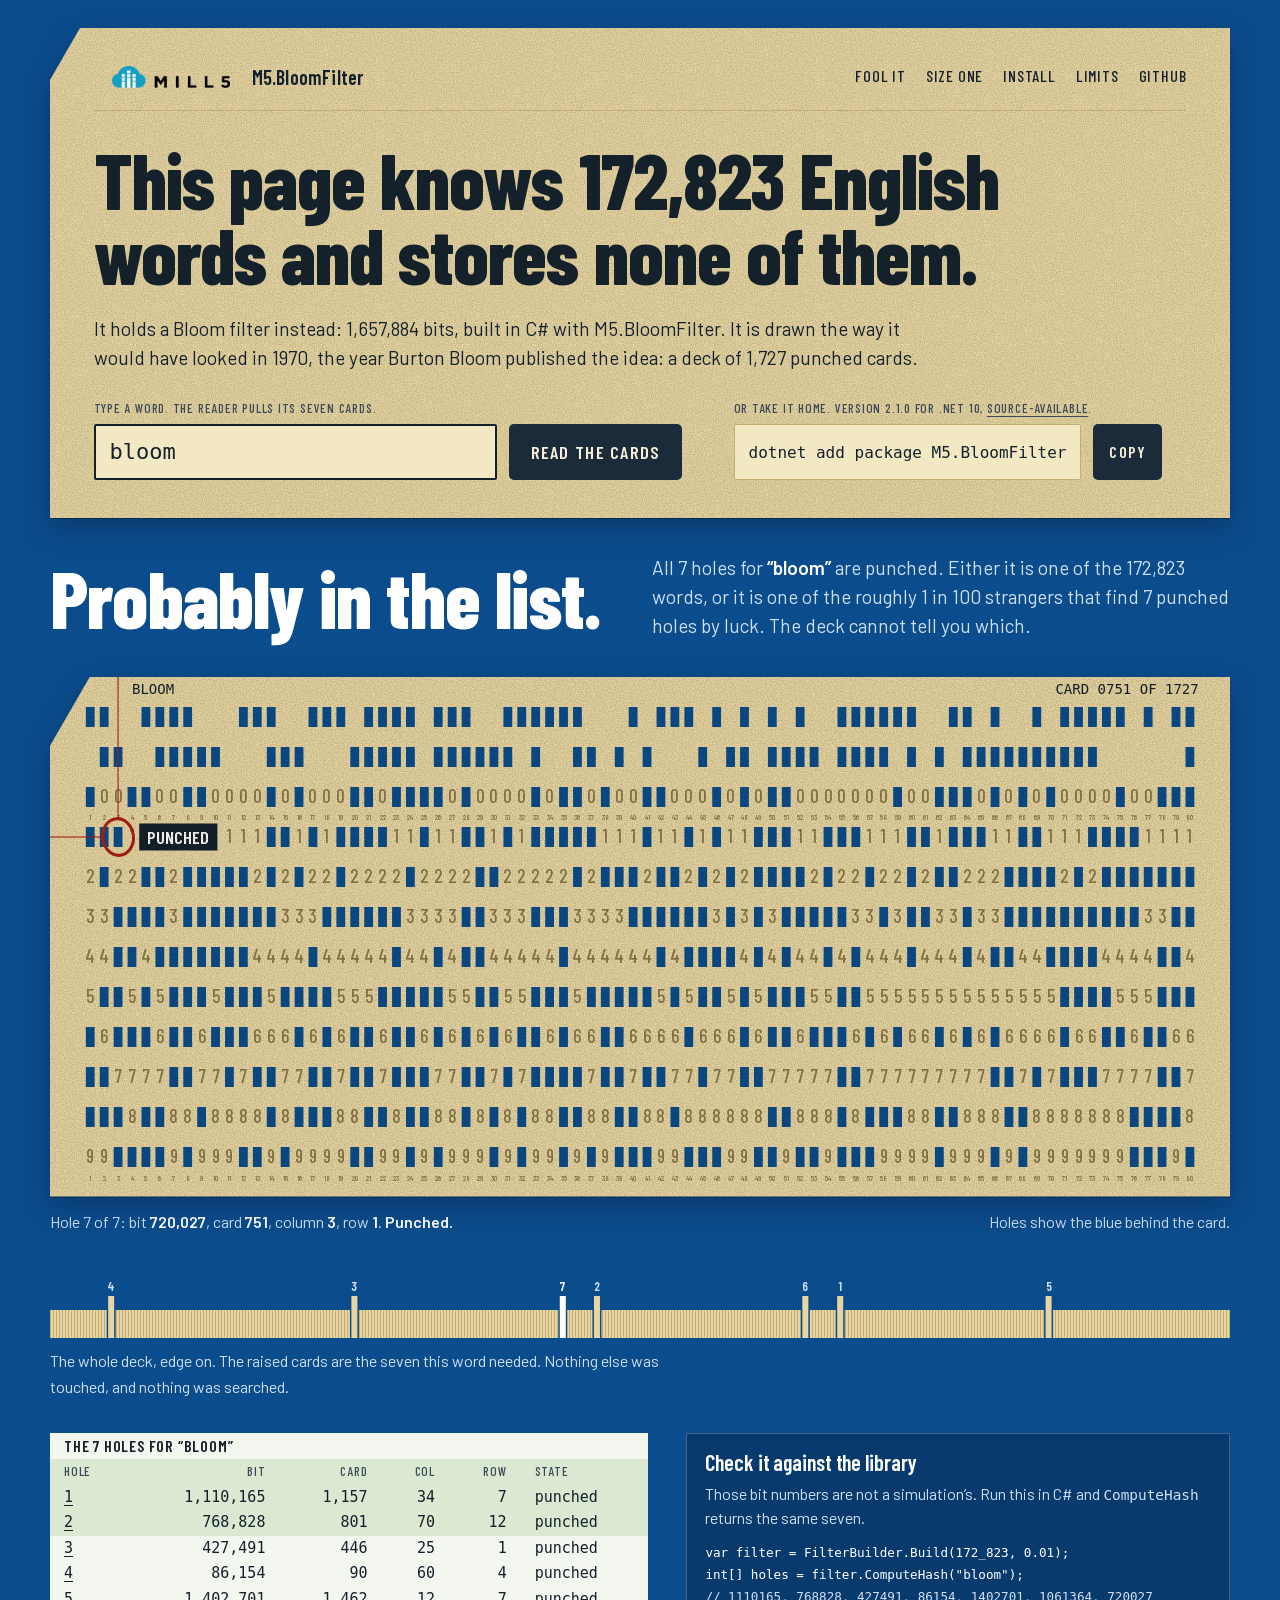
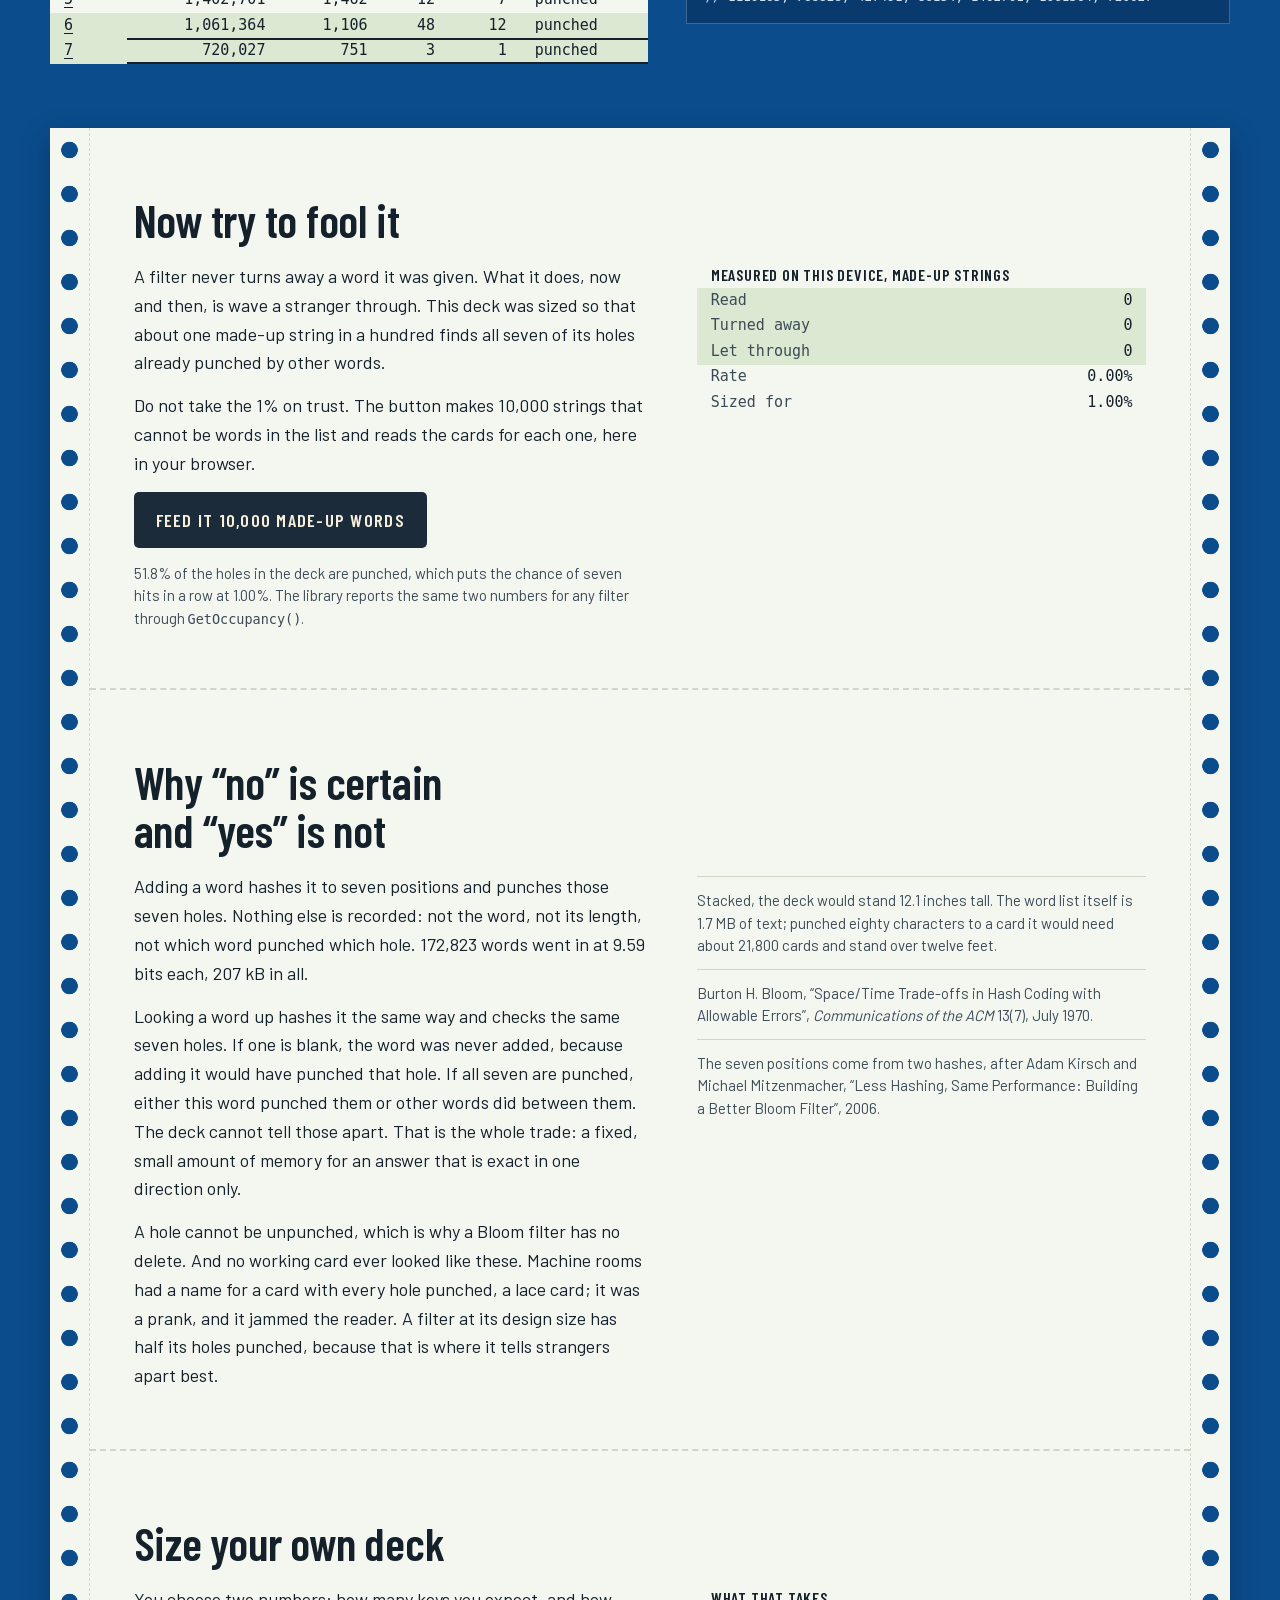
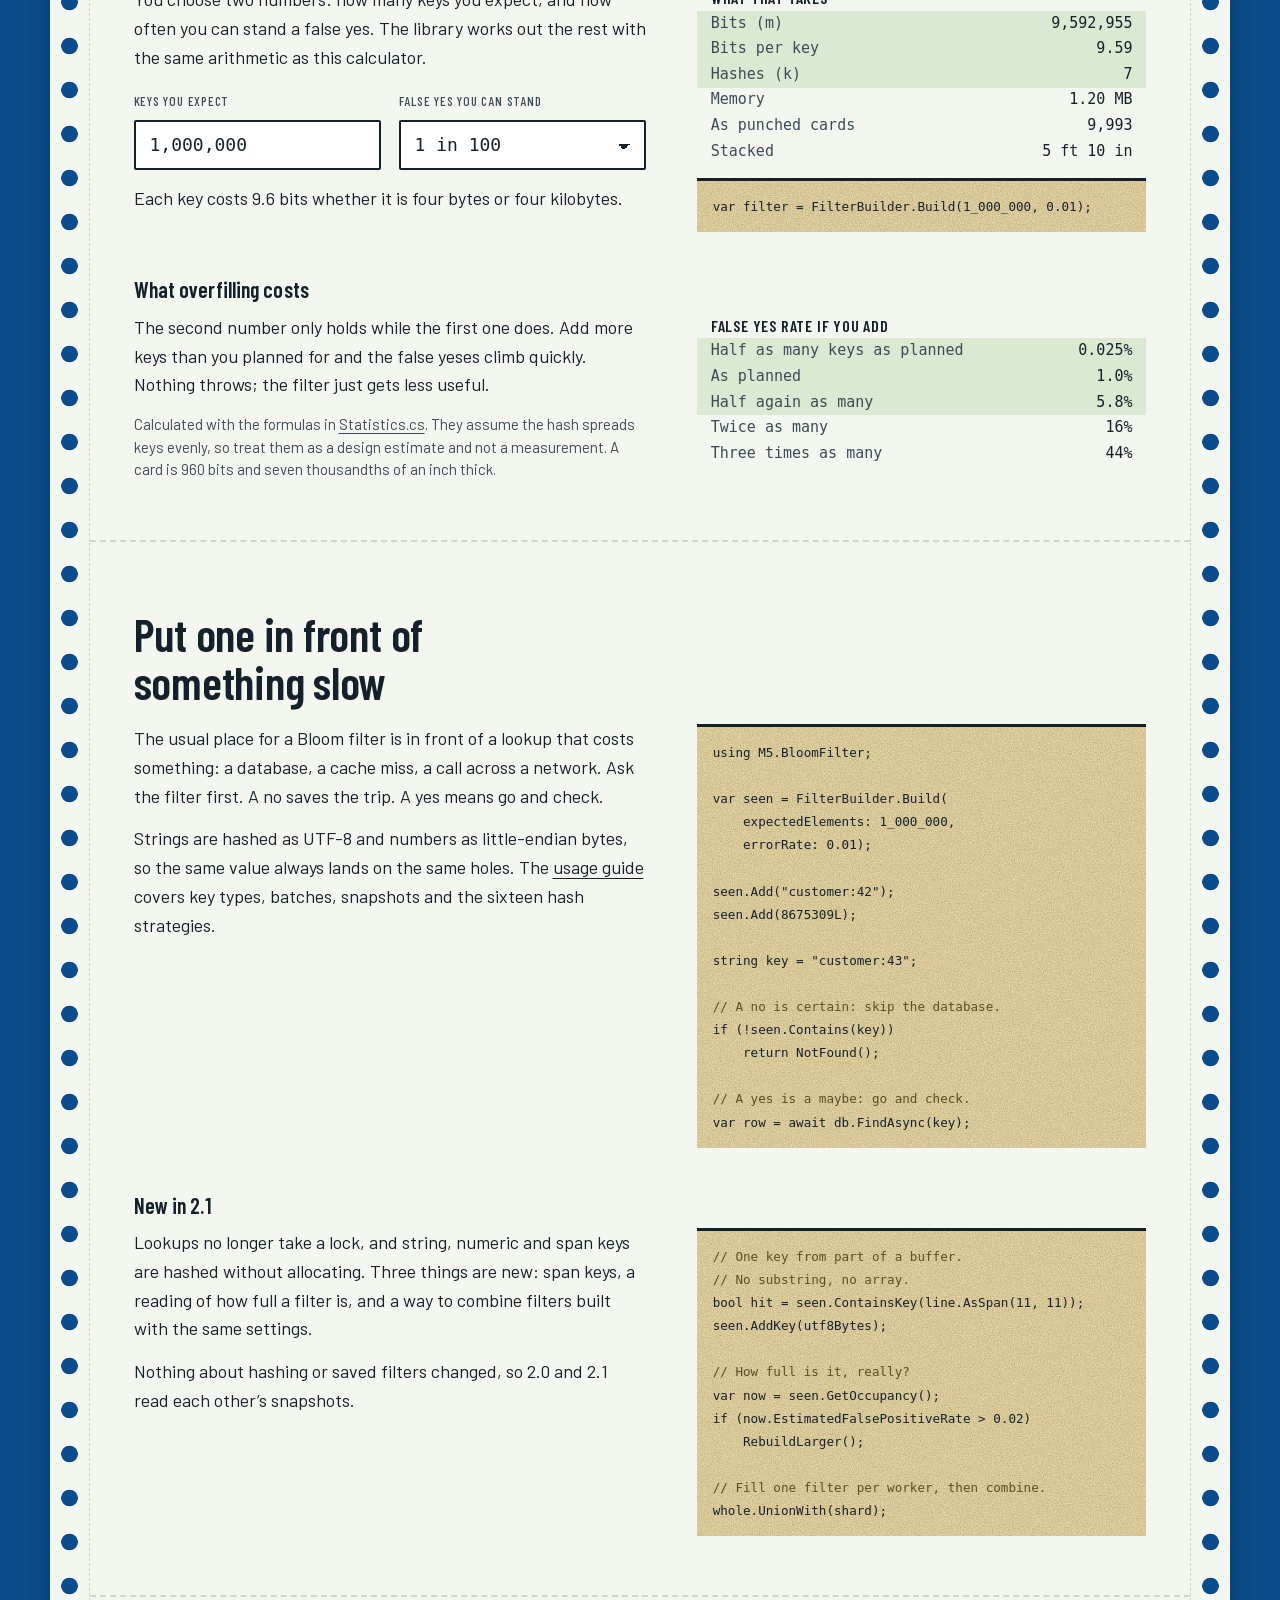
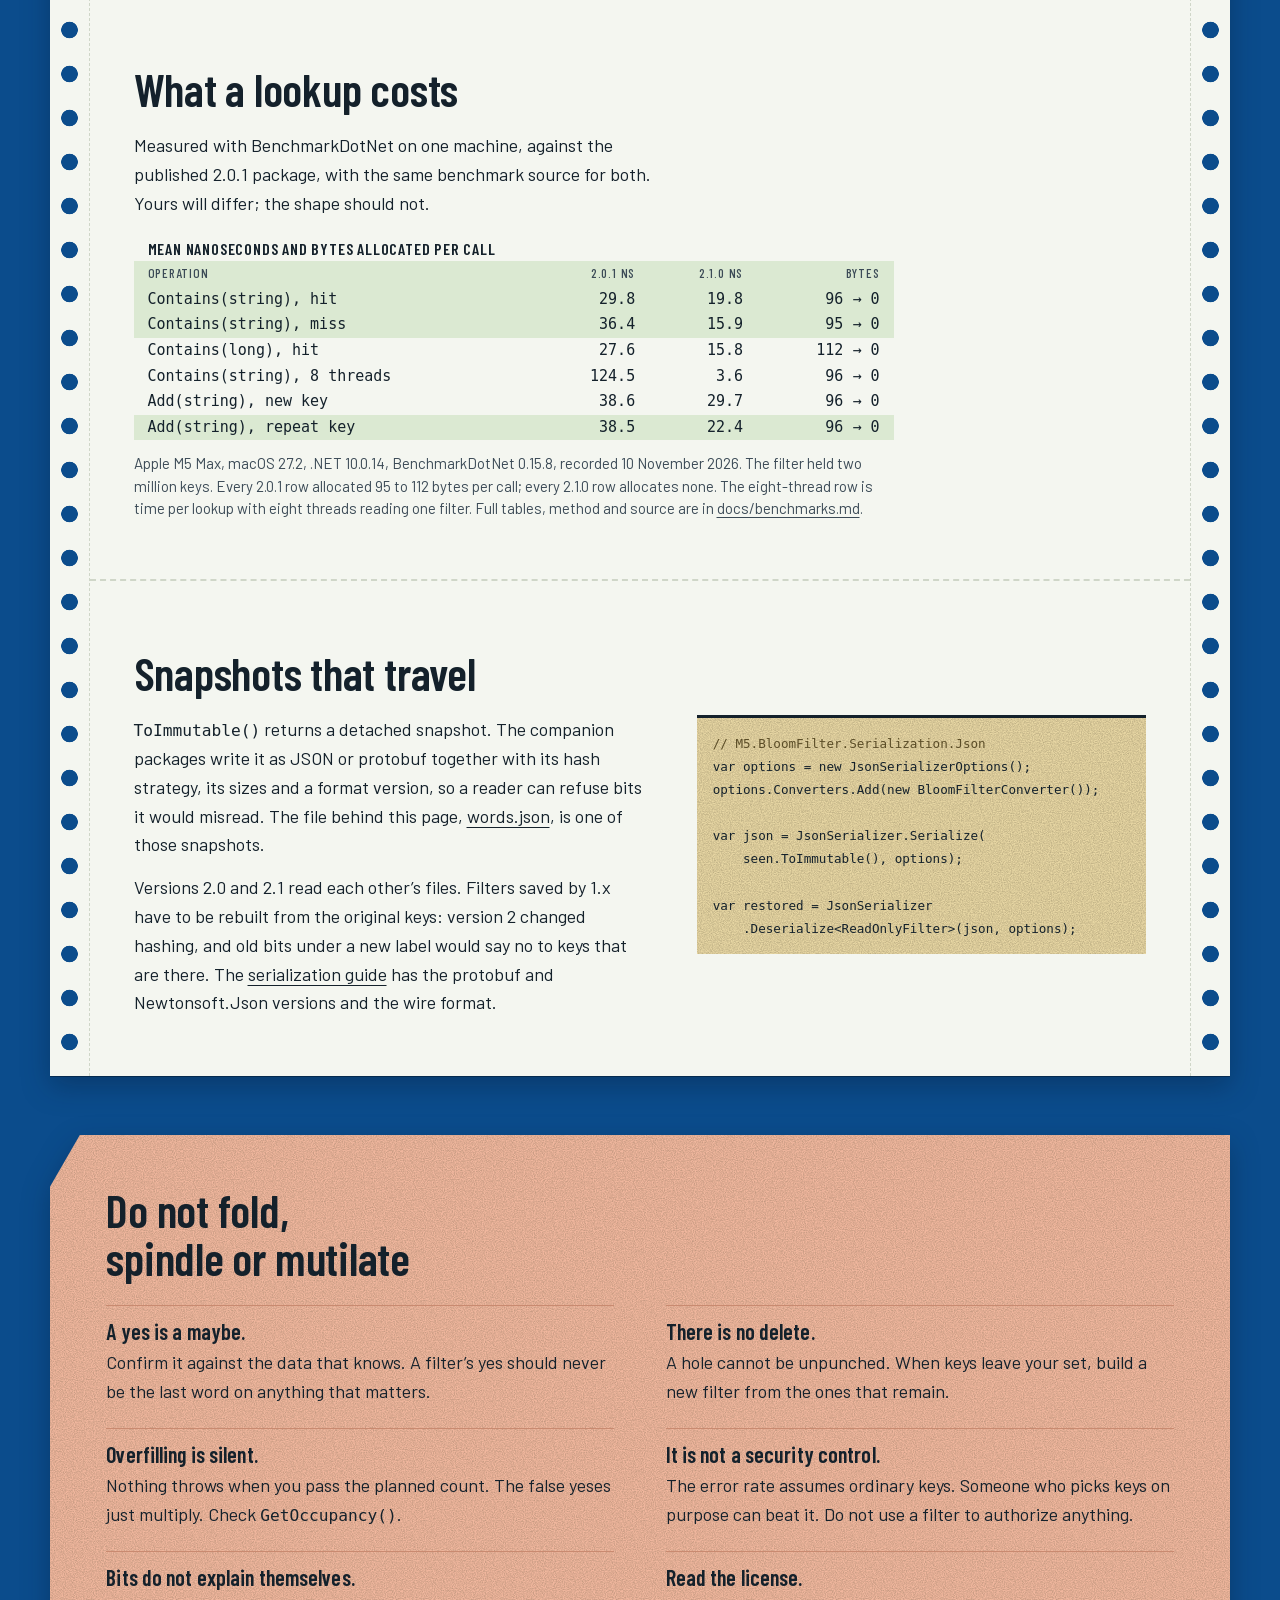
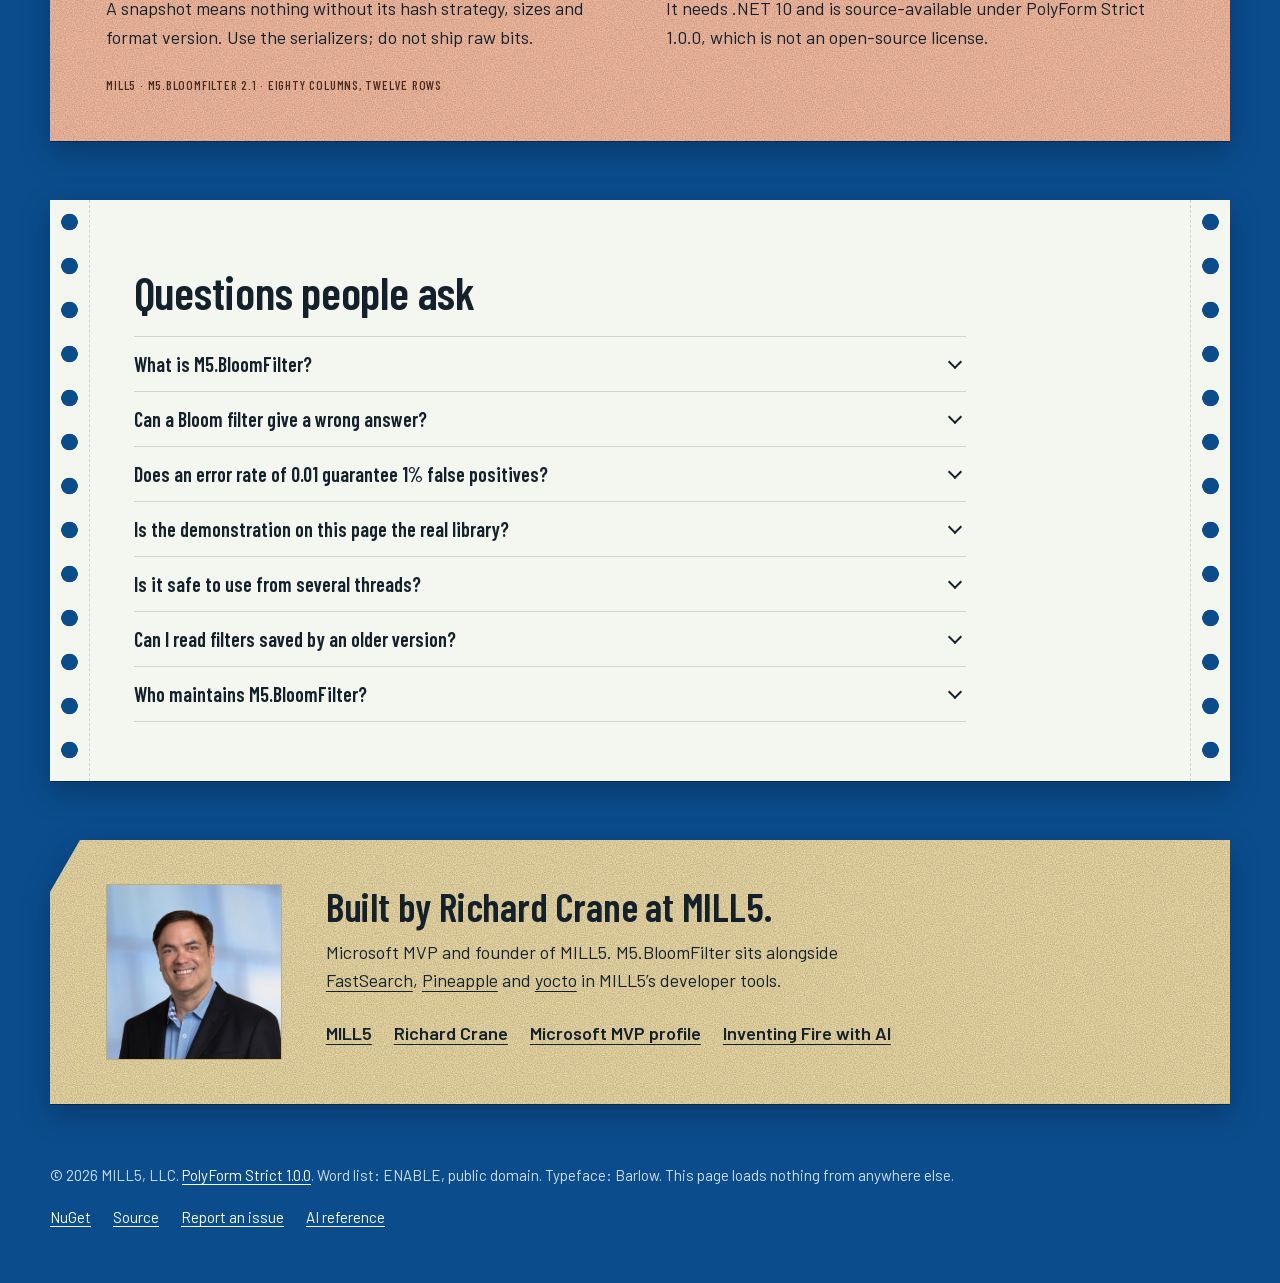
==== commit 0cdcaa6d: "Declare the key in the page's sample; reject invalid sample counts in the nonsense check" ====
--- a/docs/site/index.html
+++ b/docs/site/index.html
@@ -220,12 +220,14 @@
 seen.Add("customer:42");
 seen.Add(8675309L);
 
+string key = "customer:43";
+
 <span class="c">// A no is certain: skip the database.</span>
-if (!seen.Contains("customer:43"))
+if (!seen.Contains(key))
     return NotFound();
 
 <span class="c">// A yes is a maybe: go and check.</span>
-var row = await db.FindAsync(id);</code></pre>
+var row = await db.FindAsync(key);</code></pre>
     </div>
   </div>
 
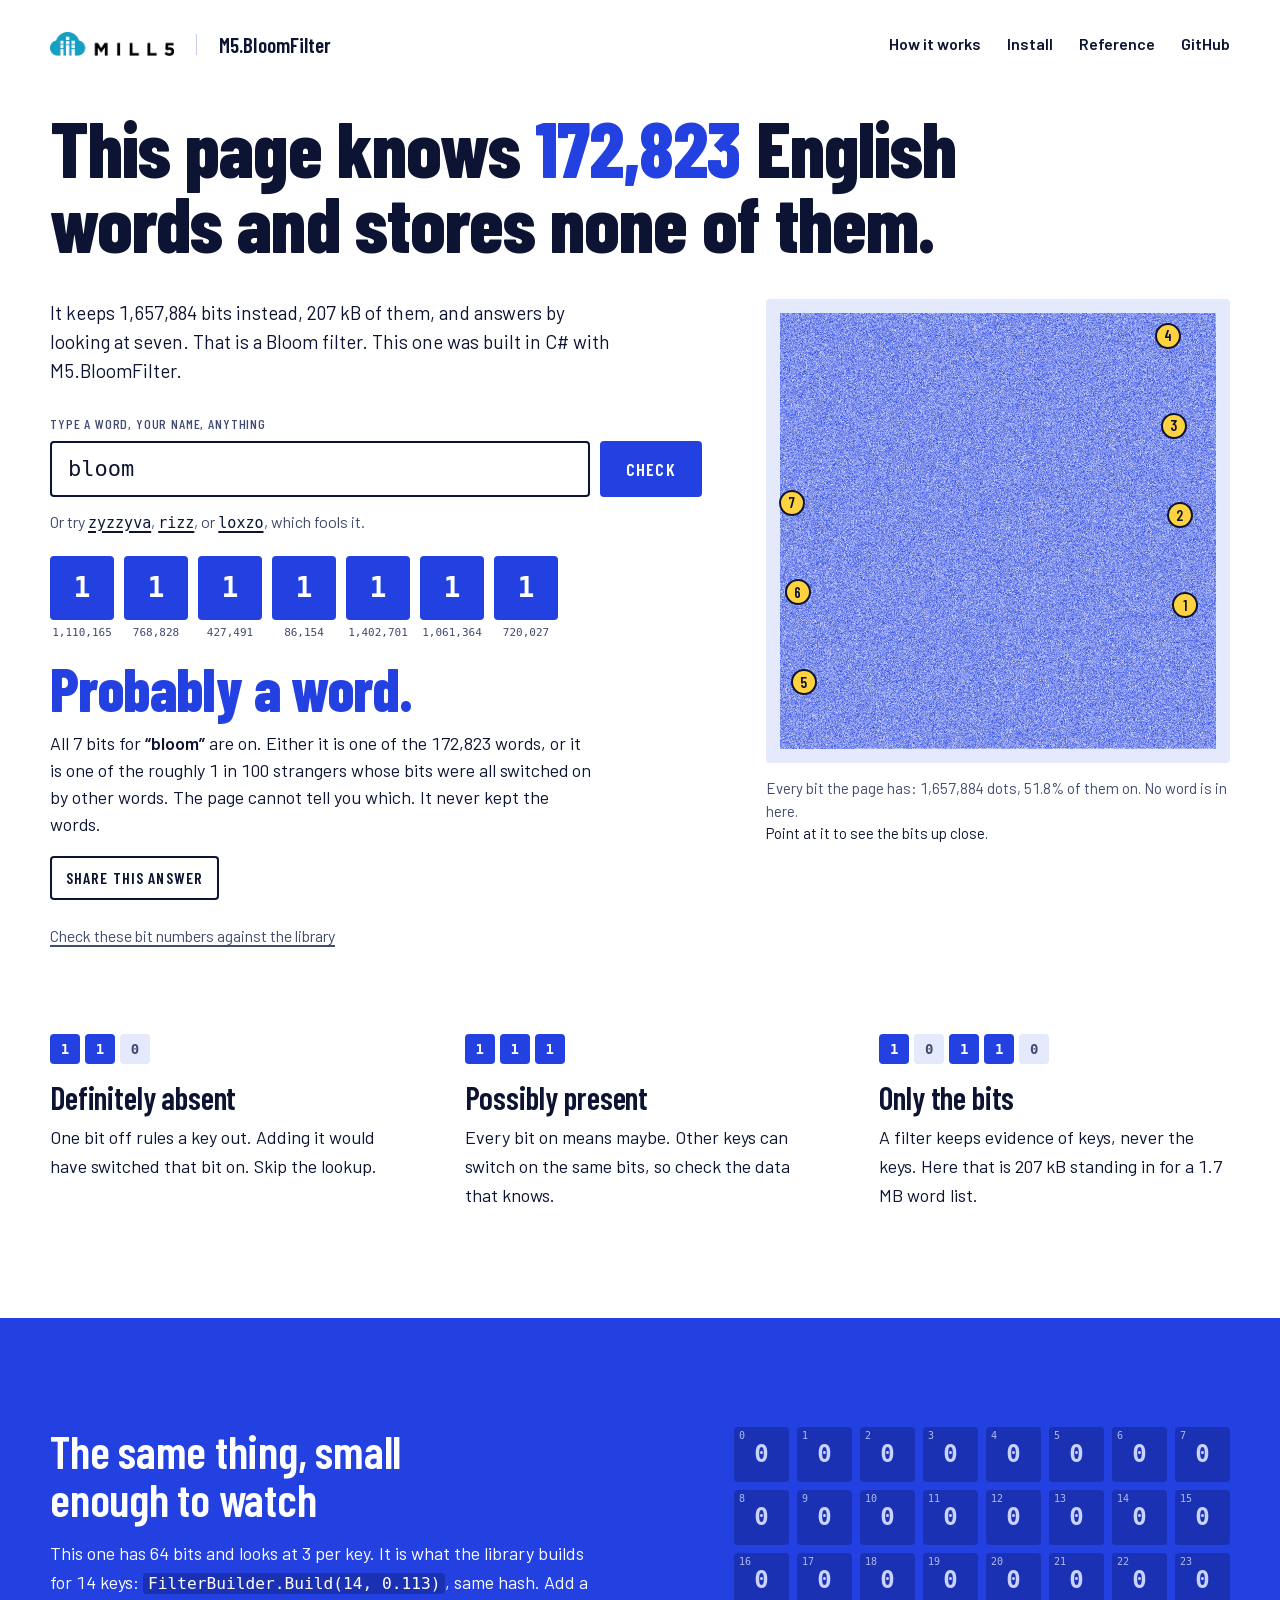
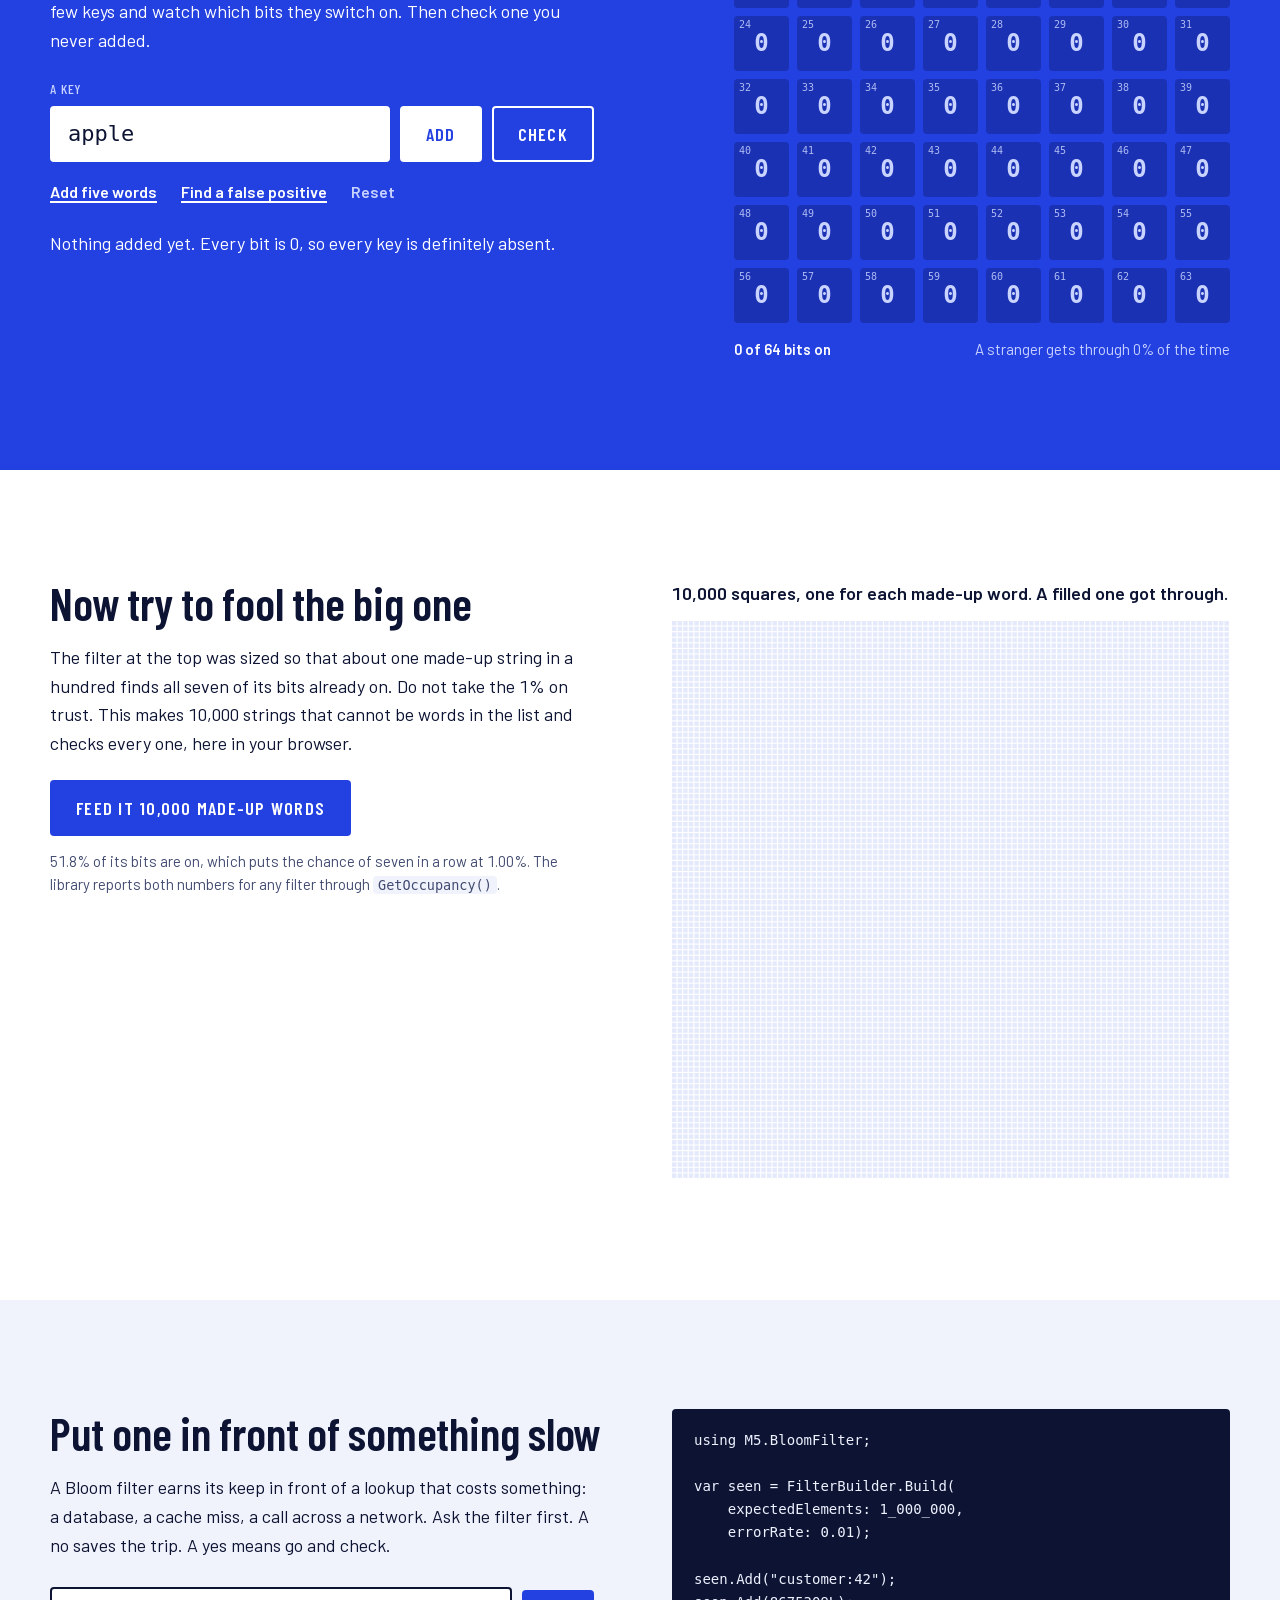
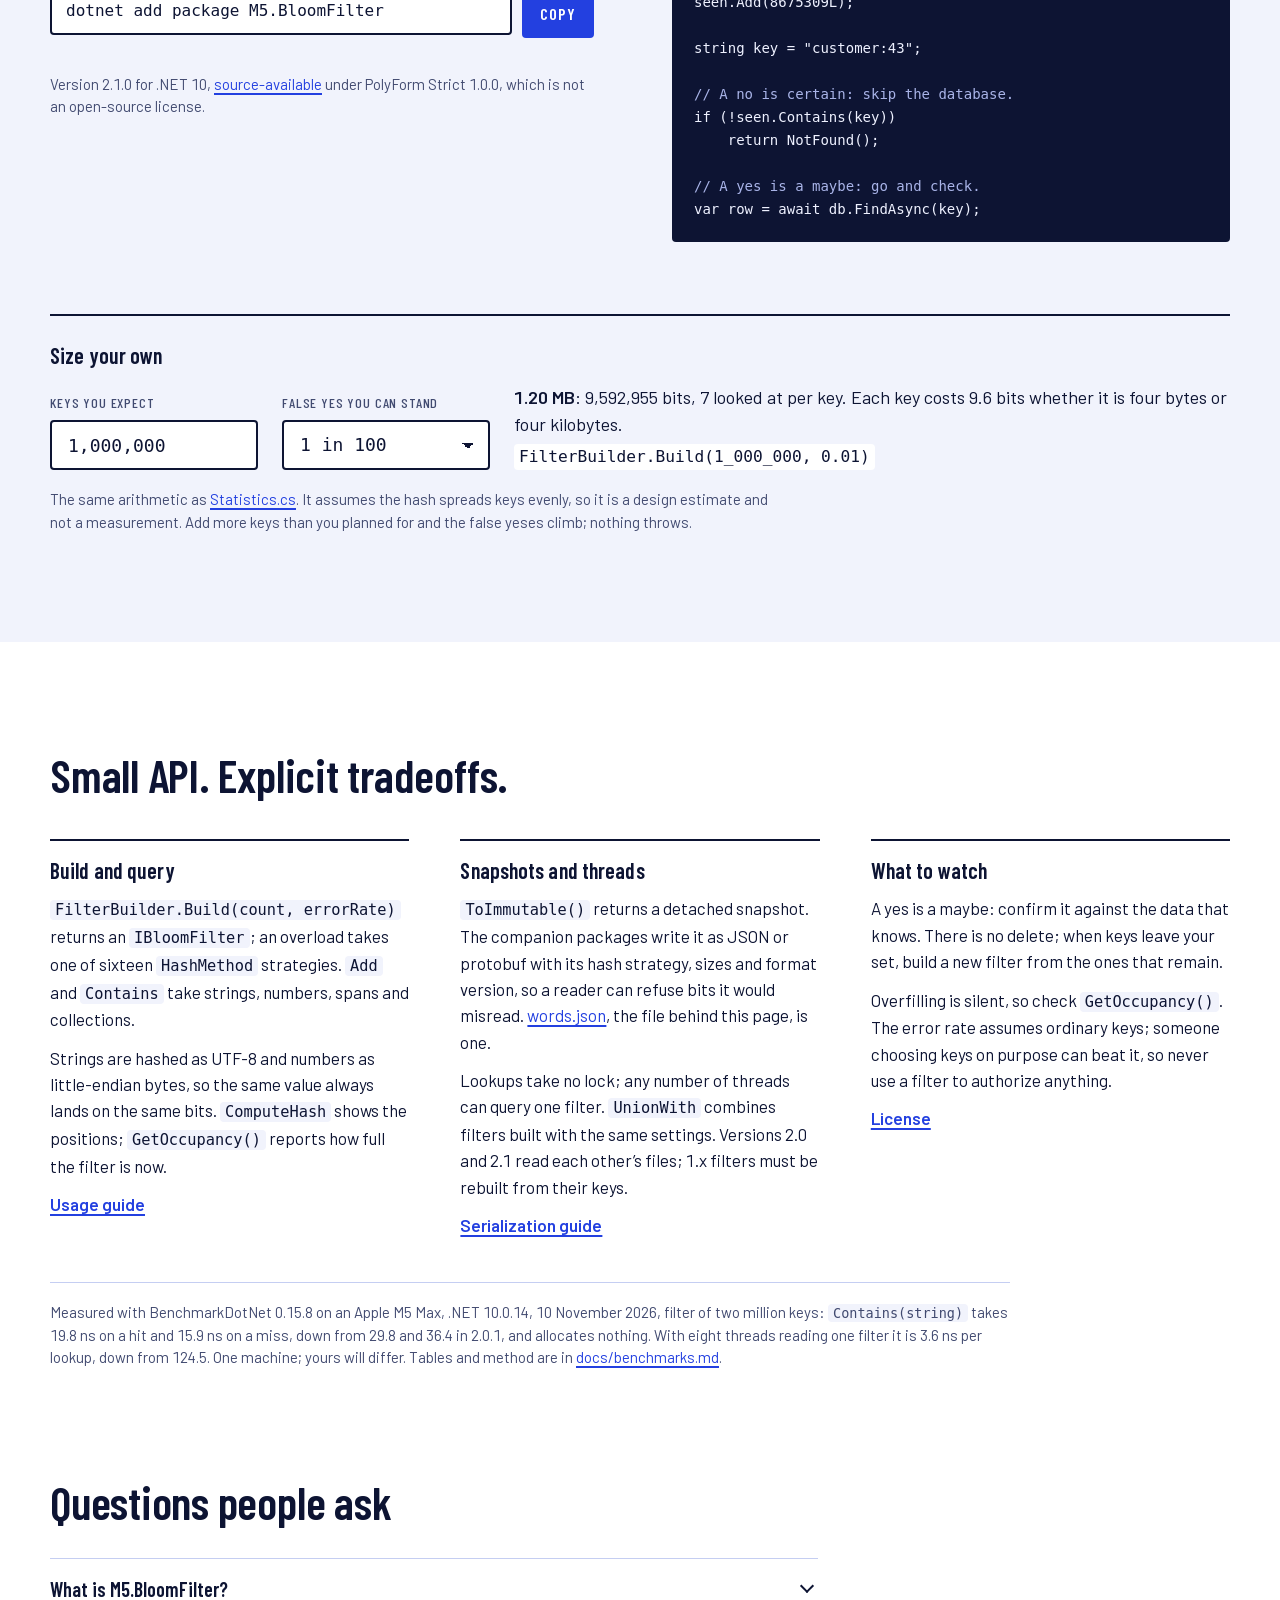
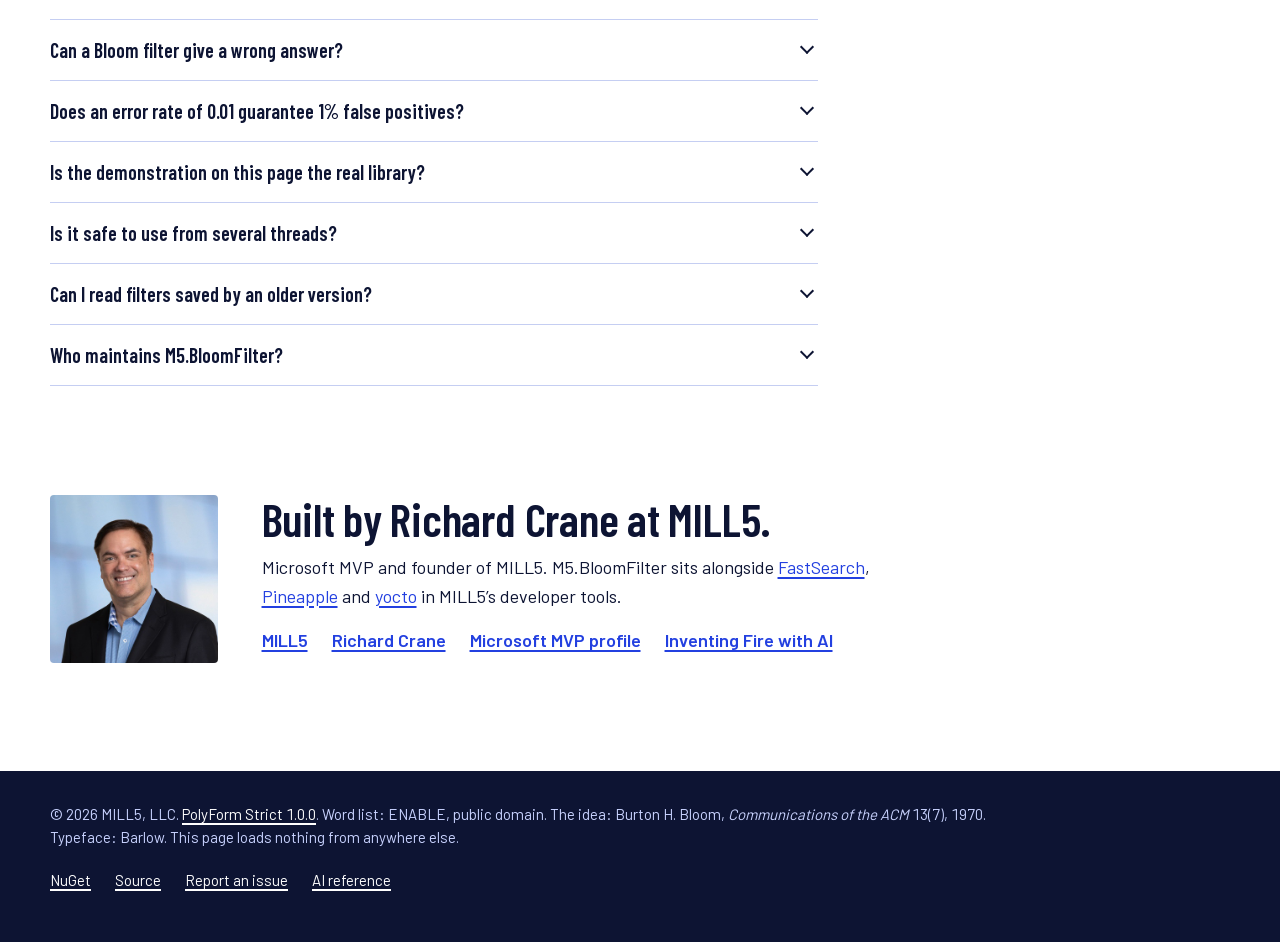
==== commit caaaeea5: "Redraw the GitHub Page as bits and bring back the grid you fill yourself The punched cards needed ex" ====
--- a/docs/site/index.html
+++ b/docs/site/index.html
@@ -6,7 +6,7 @@
 <title>M5.BloomFilter: a Bloom filter for .NET that you can watch work | MILL5</title>
 <meta name="description" content="This page knows 172,823 English words and stores none of them. Try the Bloom filter behind it, built in C# with M5.BloomFilter for .NET 10, then size and install your own.">
 <meta name="author" content="Richard Crane">
-<meta name="theme-color" content="#0b4c8c">
+<meta name="theme-color" content="#2340e0">
 <meta name="robots" content="index,follow,max-image-preview:large">
 <link rel="canonical" href="https://mill5.github.io/M5.BloomFilter/">
 <link rel="icon" href="assets/icon-64.png" type="image/png" sizes="64x64">
@@ -16,17 +16,17 @@
 <meta property="og:type" content="website">
 <meta property="og:site_name" content="M5.BloomFilter by MILL5">
 <meta property="og:title" content="This page knows 172,823 English words and stores none of them">
-<meta property="og:description" content="A real Bloom filter, built in C# with M5.BloomFilter and drawn as the deck of punched cards it would have been in 1970. Type a word. Then try to fool it.">
+<meta property="og:description" content="It keeps 1,657,884 bits instead: a real Bloom filter, built in C# with M5.BloomFilter. Type a word and watch seven bits answer. Then try to fool it.">
 <meta property="og:url" content="https://mill5.github.io/M5.BloomFilter/">
 <meta property="og:image" content="https://mill5.github.io/M5.BloomFilter/assets/social-card.png">
 <meta property="og:image:width" content="1200">
 <meta property="og:image:height" content="630">
-<meta property="og:image:alt" content="A manila punched card on a blue ground. Printed on it: This page knows 172,823 English words and stores none of them. M5.BloomFilter by MILL5.">
+<meta property="og:image:alt" content="This page knows 172,823 English words and stores none of them. Beside the words, a blue square of fine static: every one of the filter’s 1,657,884 bits. M5.BloomFilter by MILL5.">
 <meta name="twitter:card" content="summary_large_image">
 <meta name="twitter:title" content="This page knows 172,823 English words and stores none of them">
-<meta name="twitter:description" content="A real Bloom filter, built in C# with M5.BloomFilter, drawn as a deck of punched cards. Type a word. Then try to fool it.">
+<meta name="twitter:description" content="It keeps 1,657,884 bits instead: a real Bloom filter built in C#. Type a word and watch seven bits answer. Then try to fool it.">
 <meta name="twitter:image" content="https://mill5.github.io/M5.BloomFilter/assets/social-card.png">
-<meta name="twitter:image:alt" content="A manila punched card on a blue ground. Printed on it: This page knows 172,823 English words and stores none of them. M5.BloomFilter by MILL5.">
+<meta name="twitter:image:alt" content="This page knows 172,823 English words and stores none of them. Beside the words, a blue square of fine static: every one of the filter’s 1,657,884 bits. M5.BloomFilter by MILL5.">
 <link rel="preload" href="assets/fonts/BarlowCondensed-ExtraBold.woff2" as="font" type="font/woff2" crossorigin>
 <link rel="preload" href="assets/fonts/Barlow-Regular.woff2" as="font" type="font/woff2" crossorigin>
 <link rel="stylesheet" href="style.css">
@@ -36,133 +36,173 @@
 <body>
 <a class="skip" href="#word">Skip to the word field</a>
 
-<header class="masthead column lift">
-  <div class="header-card stock">
-    <div class="print-line">
-      <a href="https://mill5.com/" aria-label="MILL5 home"><img class="mark" src="assets/mill5-logo.png" width="557" height="108" alt="MILL5"></a>
-      <a class="product" href="https://github.com/MILL5/M5.BloomFilter">M5.BloomFilter</a>
-      <nav aria-label="On this page">
-        <a href="#nonsense">Fool it</a>
-        <a href="#size">Size one</a>
-        <a href="#use">Install</a>
-        <a href="#limits">Limits</a>
-        <a href="https://github.com/MILL5/M5.BloomFilter">GitHub</a>
-      </nav>
-    </div>
-
-    <h1>This page knows <span class="figure" data-stat="words">172,823</span> English words and stores none of them.</h1>
-    <p class="standfirst">It holds a Bloom filter instead: <span data-stat="bits">1,657,884</span> bits, built in C# with M5.BloomFilter.<span class="wide-only"> It is drawn the way it would have looked in 1970, the year Burton Bloom published the idea: a deck of <span data-stat="cards">1,727</span> punched cards.</span></p>
-
-    <div class="actions">
-      <div>
-        <form class="ask needs-js" id="ask" autocomplete="off">
-          <label class="legend" for="word">Type a word. The reader pulls its seven cards.</label>
+<header class="masthead column">
+  <a class="brand" href="https://mill5.com/" aria-label="MILL5 home"><img src="assets/mill5-logo.png" width="557" height="108" alt="MILL5"></a>
+  <a class="product" href="https://github.com/MILL5/M5.BloomFilter">M5.BloomFilter</a>
+  <nav aria-label="On this page">
+    <a href="#how">How it works</a>
+    <a href="#use">Install</a>
+    <a href="#reference">Reference</a>
+    <a href="https://github.com/MILL5/M5.BloomFilter">GitHub</a>
+  </nav>
+</header>
+
+<main>
+<section class="hero column" aria-labelledby="headline">
+  <h1 id="headline">This page knows <span class="figure" data-stat="words">172,823</span> English words and stores none of them.</h1>
+
+  <div class="ask-layout">
+    <div class="ask-side">
+      <p class="standfirst">It keeps <span data-stat="bits">1,657,884</span> bits instead, <span data-stat="kilobytes">207</span> kB of them, and answers by looking at seven. That is a Bloom filter. This one was built in C# with M5.BloomFilter.</p>
+
+      <form class="ask needs-js" id="ask" autocomplete="off">
+        <label class="legend" for="word">Type a word, your name, anything</label>
+        <div class="ask-row">
           <input class="field" id="word" name="w" type="text" maxlength="80" spellcheck="false" autocapitalize="none" autocorrect="off" placeholder="bloom" enterkeyhint="go">
-          <button class="key" type="submit">Read the cards</button>
-          <p class="lamp" id="lamp" aria-hidden="true"></p>
-        </form>
-        <noscript><p class="no-script">The reader needs JavaScript. Everything below it does not.</p></noscript>
-      </div>
-      <div class="install">
-        <span class="legend">Or take it home. Version 2.1.0 for .NET 10, <a href="https://github.com/MILL5/M5.BloomFilter/blob/main/LICENSE">source-available</a>.</span>
-        <code>dotnet add package M5.BloomFilter</code>
-        <button class="key small needs-js" type="button" data-copy="dotnet add package M5.BloomFilter" aria-describedby="copy-status">Copy</button>
-        <span class="copy-status" id="copy-status" role="status" aria-live="polite"></span>
-      </div>
-    </div>
-  </div>
-</header>
-
-<main>
-<section class="reader column needs-js" id="reader" aria-label="The card reader">
-  <div class="answer">
-    <p class="verdict" id="verdict" role="status" aria-live="polite">Loading the deck…</p>
-    <p class="reason" id="reason"></p>
-  </div>
-
-  <figure class="probe" id="probe">
-    <div class="lift"><div class="card-frame"><canvas id="card" role="img" aria-label="A punched card from the deck. The hole this word needs is ringed; the caption and the table below say the same in text."></canvas></div></div>
-    <figcaption><span id="card-caption"></span><span>Holes show the blue behind the card.</span></figcaption>
-  </figure>
-
-  <div class="tray-strip">
-    <canvas id="tray" role="img" aria-label="The whole deck seen edge on, with the seven cards this word needed raised."></canvas>
-    <p>The whole deck, edge on. The raised cards are the seven this word needed. Nothing else was touched, and nothing was searched.</p>
-  </div>
-
-  <div class="install below">
-    <span class="legend">Take it home. Version 2.1.0 for .NET 10, <a href="https://github.com/MILL5/M5.BloomFilter/blob/main/LICENSE">source-available</a>.</span>
-    <code>dotnet add package M5.BloomFilter</code>
-    <button class="key small" type="button" data-copy="dotnet add package M5.BloomFilter" aria-describedby="copy-status-below">Copy</button>
-    <span class="copy-status" id="copy-status-below" role="status" aria-live="polite"></span>
-  </div>
-
-  <div class="readout">
-    <div class="listing">
-      <table>
-        <caption id="probe-caption">The seven holes</caption>
-        <thead><tr><th scope="col">Hole</th><th scope="col">Bit</th><th scope="col">Card</th><th scope="col">Col</th><th scope="col">Row</th><th scope="col" class="state">State</th></tr></thead>
-        <tbody id="probe-rows"></tbody>
-      </table>
-    </div>
-    <div class="reproduce">
-      <h2>Check it against the library</h2>
-      <p>Those bit numbers are not a simulation’s. Run this in C# and <code>ComputeHash</code> returns the same seven.</p>
-      <pre><code id="reproduce-code"></code></pre>
-    </div>
-  </div>
-</section>
-
-<div class="column lift">
-<div class="fanfold">
-
-<section class="sheet" id="nonsense">
-  <h2>Now try to fool it</h2>
+          <button class="key" type="submit">Check</button>
+        </div>
+        <p class="try">Or try <button class="link" type="button" data-try="zyzzyva">zyzzyva</button>, <button class="link" type="button" data-try="rizz">rizz</button>, or <button class="link" type="button" data-try="loxzo">loxzo</button>, which fools it.</p>
+      </form>
+      <noscript><p class="no-script">The live filter needs JavaScript. Everything below it does not.</p></noscript>
+
+      <div class="answer needs-js">
+        <ol class="probes" id="probes" aria-label="The seven bits this word points at"></ol>
+        <p class="verdict" id="verdict" role="status" aria-live="polite">Loading the filter…</p>
+        <p class="reason" id="reason"></p>
+        <div class="after">
+          <button class="key quiet" type="button" id="share" aria-describedby="share-status">Share this answer</button>
+          <span class="status" id="share-status" role="status" aria-live="polite"></span>
+        </div>
+        <details class="proof">
+          <summary>Check these bit numbers against the library</summary>
+          <p>They are not a simulation’s. Run this in C# and <code>ComputeHash</code> returns the same seven.</p>
+          <pre class="code" tabindex="0"><code id="reproduce-code"></code></pre>
+        </details>
+      </div>
+    </div>
+
+    <figure class="field-figure needs-js">
+      <div class="bitfield" id="field">
+        <div class="bits">
+          <canvas id="field-canvas" role="img" aria-label="Every bit in the filter drawn as one dot, about half of them on. Numbered marks show where this word’s bits are; the list beside it gives the same bits as text."></canvas>
+          <div class="marks" id="marks" aria-hidden="true"></div>
+          <div class="loupe" id="loupe" aria-hidden="true" hidden></div>
+        </div>
+      </div>
+      <figcaption><span>Every bit the page has: <span data-stat="bits">1,657,884</span> dots, <span data-stat="fill">51.8%</span> of them on. No word is in here.</span> <span class="readout" id="readout">Point at it to see the bits up close.</span></figcaption>
+    </figure>
+  </div>
+</section>
+
+<section class="rules column" aria-label="What an answer means">
+  <div class="rule">
+    <p class="strip" aria-hidden="true"><span class="cell on">1</span><span class="cell on">1</span><span class="cell">0</span></p>
+    <h2>Definitely absent</h2>
+    <p>One bit off rules a key out. Adding it would have switched that bit on. Skip the lookup.</p>
+  </div>
+  <div class="rule">
+    <p class="strip" aria-hidden="true"><span class="cell on">1</span><span class="cell on">1</span><span class="cell on">1</span></p>
+    <h2>Possibly present</h2>
+    <p>Every bit on means maybe. Other keys can switch on the same bits, so check the data that knows.</p>
+  </div>
+  <div class="rule">
+    <p class="strip" aria-hidden="true"><span class="cell on">1</span><span class="cell">0</span><span class="cell on">1</span><span class="cell on">1</span><span class="cell">0</span></p>
+    <h2>Only the bits</h2>
+    <p>A filter keeps evidence of keys, never the keys. Here that is <span data-stat="kilobytes">207</span> kB standing in for a 1.7 MB word list.</p>
+  </div>
+</section>
+
+<section class="band" id="how" aria-labelledby="how-title">
+  <div class="column toy-layout">
+    <div class="toy-side">
+      <h2 id="how-title">The same thing, small enough to watch</h2>
+      <p>This one has 64 bits and looks at 3 per key. It is what the library builds for 14 keys: <code>FilterBuilder.Build(14, 0.113)</code>, same hash. Add a few keys and watch which bits they switch on. Then check one you never added.</p>
+
+      <form class="toy needs-js" id="toy" autocomplete="off">
+        <label class="legend" for="toy-key">A key</label>
+        <div class="ask-row">
+          <input class="field" id="toy-key" type="text" maxlength="40" value="apple" spellcheck="false" autocapitalize="none" autocorrect="off" enterkeyhint="done">
+          <button class="key light" type="submit" id="toy-add">Add</button>
+          <button class="key ghost" type="button" id="toy-check">Check</button>
+        </div>
+        <div class="toy-more">
+          <button class="link" type="button" id="toy-five">Add five words</button>
+          <button class="link" type="button" id="toy-find">Find a false positive</button>
+          <button class="link" type="button" id="toy-reset" disabled>Reset</button>
+        </div>
+      </form>
+      <p class="toy-says needs-js" id="toy-says" role="status" aria-live="polite">Nothing added yet. Every bit is 0, so every key is definitely absent.</p>
+      <noscript><p>With JavaScript off: adding a key switches on the three bits its hash points at. Checking a key looks at its three bits. One 0 means it was never added; three 1s mean it might have been.</p></noscript>
+
+      <div class="added needs-js">
+        <p class="note" id="added-label">What you added. The page keeps this list so it can catch the filter being wrong; the filter keeps only the grid.</p>
+        <ul class="chips" id="added" aria-labelledby="added-label"></ul>
+      </div>
+    </div>
+
+    <figure class="grid-figure needs-js">
+      <div class="grid" id="grid" role="img" aria-label="A 64-bit Bloom filter. No bits are on."></div>
+      <figcaption>
+        <span id="grid-count">0 of 64 bits on</span>
+        <span id="grid-odds">A stranger gets through 0% of the time</span>
+      </figcaption>
+    </figure>
+  </div>
+</section>
+
+<section class="section column" id="nonsense" aria-labelledby="nonsense-title">
   <div class="spread">
     <div class="prose">
-      <p>A filter never turns away a word it was given. What it does, now and then, is wave a stranger through. This deck was sized so that about one made-up string in a hundred finds all seven of its holes already punched by other words.</p>
-      <p>Do not take the 1% on trust. The button makes 10,000 strings that cannot be words in the list and reads the cards for each one, here in your browser.</p>
+      <h2 id="nonsense-title">Now try to fool the big one</h2>
+      <p>The filter at the top was sized so that about one made-up string in a hundred finds all seven of its bits already on. Do not take the 1% on trust. This makes 10,000 strings that cannot be words in the list and checks every one, here in your browser.</p>
       <p class="needs-js"><button class="key" type="button" id="run">Feed it 10,000 made-up words</button></p>
-      <p class="fine"><span data-stat="fill">51.8%</span> of the holes in the deck are punched, which puts the chance of seven hits in a row at <span data-stat="estimate">1.00%</span>. The library reports the same two numbers for any filter through <code>GetOccupancy()</code>.</p>
+      <p class="fine"><span data-stat="fill">51.8%</span> of its bits are on, which puts the chance of seven in a row at <span data-stat="estimate">1.00%</span>. The library reports both numbers for any filter through <code>GetOccupancy()</code>.</p>
     </div>
     <div class="side needs-js">
-      <div class="listing"><table>
-        <caption>Measured on this device, made-up strings</caption>
-        <tbody id="tally-rows">
-          <tr><th scope="row">Read</th><td>0</td></tr>
-          <tr><th scope="row">Turned away</th><td>0</td></tr>
-          <tr><th scope="row">Let through</th><td>0</td></tr>
-          <tr><th scope="row">Rate</th><td>0.00%</td></tr>
-          <tr><th scope="row">Sized for</th><td>1.00%</td></tr>
-        </tbody>
-      </table></div>
-      <p id="passed-note" role="status" aria-live="polite"></p>
+      <p class="run-says" id="run-says" role="status" aria-live="polite">10,000 squares, one for each made-up word. A filled one got through.</p>
+      <canvas class="run" id="run-canvas" role="img" aria-label="Ten thousand squares, one for each made-up word. A filled square is a word the filter let through; the sentence below gives the count."></canvas>
+      <p class="fine" id="passed-note" role="status" aria-live="polite"></p>
       <ul class="chips" id="passed"></ul>
     </div>
   </div>
 </section>
 
-<section class="sheet" id="how">
-  <h2>Why “no” is certain and “yes” is not</h2>
-  <div class="spread">
-    <div class="prose">
-      <p>Adding a word hashes it to seven positions and punches those seven holes. Nothing else is recorded: not the word, not its length, not which word punched which hole. <span data-stat="words">172,823</span> words went in at 9.59 bits each, <span data-stat="kilobytes">207</span> kB in all.</p>
-      <p>Looking a word up hashes it the same way and checks the same seven holes. If one is blank, the word was never added, because adding it would have punched that hole. If all seven are punched, either this word punched them or other words did between them. The deck cannot tell those apart. That is the whole trade: a fixed, small amount of memory for an answer that is exact in one direction only.</p>
-      <p>A hole cannot be unpunched, which is why a Bloom filter has no delete. And no working card ever looked like these. Machine rooms had a name for a card with every hole punched, a lace card; it was a prank, and it jammed the reader. A filter at its design size has half its holes punched, because that is where it tells strangers apart best.</p>
-    </div>
-    <div class="side notes">
-      <p>Stacked, the deck would stand <span data-stat="deck-height">12.1 inches</span> tall. The word list itself is 1.7 MB of text; punched eighty characters to a card it would need about 21,800 cards and stand over twelve feet.</p>
-      <p>Burton H. Bloom, “Space/Time Trade-offs in Hash Coding with Allowable Errors”, <cite>Communications of the ACM</cite> 13(7), July 1970.</p>
-      <p>The seven positions come from two hashes, after Adam Kirsch and Michael Mitzenmacher, “Less Hashing, Same Performance: Building a Better Bloom Filter”, 2006.</p>
-    </div>
-  </div>
-</section>
-
-<section class="sheet" id="size">
-  <h2>Size your own deck</h2>
-  <div class="spread">
-    <div class="prose">
-      <p>You choose two numbers: how many keys you expect, and how often you can stand a false yes. The library works out the rest with the same arithmetic as this calculator.</p>
+<section class="section tint" id="use" aria-labelledby="use-title">
+  <div class="column">
+    <div class="spread">
+      <div class="prose">
+        <h2 id="use-title">Put one in front of something slow</h2>
+        <p>A Bloom filter earns its keep in front of a lookup that costs something: a database, a cache miss, a call across a network. Ask the filter first. A no saves the trip. A yes means go and check.</p>
+        <div class="install">
+          <code>dotnet add package M5.BloomFilter</code>
+          <button class="key small needs-js" type="button" data-copy="dotnet add package M5.BloomFilter" aria-describedby="copy-status">Copy</button>
+          <span class="status" id="copy-status" role="status" aria-live="polite"></span>
+        </div>
+        <p class="fine">Version 2.1.0 for .NET 10, <a href="https://github.com/MILL5/M5.BloomFilter/blob/main/LICENSE">source-available</a> under PolyForm Strict 1.0.0, which is not an open-source license.</p>
+      </div>
+      <div class="side">
+<pre class="code" tabindex="0"><code>using M5.BloomFilter;
+
+var seen = FilterBuilder.Build(
+    expectedElements: 1_000_000,
+    errorRate: 0.01);
+
+seen.Add("customer:42");
+seen.Add(8675309L);
+
+string key = "customer:43";
+
+<span class="c">// A no is certain: skip the database.</span>
+if (!seen.Contains(key))
+    return NotFound();
+
+<span class="c">// A yes is a maybe: go and check.</span>
+var row = await db.FindAsync(key);</code></pre>
+      </div>
+    </div>
+
+    <div class="sizer-block" id="size">
+      <h3>Size your own</h3>
       <div class="sizer needs-js">
         <label><span class="legend">Keys you expect</span>
           <input class="field" id="keys" type="text" inputmode="numeric" value="1,000,000" autocomplete="off" spellcheck="false"></label>
@@ -175,148 +215,42 @@
             <option value="0.0001">1 in 10,000</option>
             <option value="0.000001">1 in a million</option>
           </select></label>
-      </div>
-      <p id="sized-note" class="needs-js" role="status" aria-live="polite"></p>
+        <p class="sized" id="sized" role="status" aria-live="polite"></p>
+      </div>
       <noscript><p>With JavaScript off: a filter needs about 9.6 bits per key for a 1 in 100 rate and 14.4 bits per key for 1 in 1,000, whatever the size of the keys.</p></noscript>
-    </div>
-    <div class="side needs-js">
-      <div class="listing"><table>
-        <caption>What that takes</caption>
-        <tbody id="sized-rows"></tbody>
-      </table></div>
-      <pre class="code" tabindex="0"><code id="sized-code"></code></pre>
-    </div>
-  </div>
-
-  <h3>What overfilling costs</h3>
-  <div class="spread">
-    <div class="prose">
-      <p>The second number only holds while the first one does. Add more keys than you planned for and the false yeses climb quickly. Nothing throws; the filter just gets less useful.</p>
-      <p class="fine">Calculated with the formulas in <a href="https://github.com/MILL5/M5.BloomFilter/blob/main/M5.BloomFilter/Statistics.cs">Statistics.cs</a>. They assume the hash spreads keys evenly, so treat them as a design estimate and not a measurement. A card is 960 bits and seven thousandths of an inch thick.</p>
-    </div>
-    <div class="side needs-js">
-      <div class="listing"><table>
-        <caption>False yes rate if you add</caption>
-        <tbody id="overfill-rows"></tbody>
-      </table></div>
-    </div>
-  </div>
-</section>
-
-<section class="sheet" id="use">
-  <h2>Put one in front of something slow</h2>
-  <div class="spread">
-    <div class="prose">
-      <p>The usual place for a Bloom filter is in front of a lookup that costs something: a database, a cache miss, a call across a network. Ask the filter first. A no saves the trip. A yes means go and check.</p>
-      <p>Strings are hashed as UTF-8 and numbers as little-endian bytes, so the same value always lands on the same holes. The <a href="https://github.com/MILL5/M5.BloomFilter/blob/main/docs/usage.md">usage guide</a> covers key types, batches, snapshots and the sixteen hash strategies.</p>
-    </div>
-    <div class="side">
-<pre class="code" tabindex="0"><code>using M5.BloomFilter;
-
-var seen = FilterBuilder.Build(
-    expectedElements: 1_000_000,
-    errorRate: 0.01);
-
-seen.Add("customer:42");
-seen.Add(8675309L);
-
-string key = "customer:43";
-
-<span class="c">// A no is certain: skip the database.</span>
-if (!seen.Contains(key))
-    return NotFound();
-
-<span class="c">// A yes is a maybe: go and check.</span>
-var row = await db.FindAsync(key);</code></pre>
-    </div>
-  </div>
-
-  <h3>New in 2.1</h3>
-  <div class="spread">
-    <div class="prose">
-      <p>Lookups no longer take a lock, and string, numeric and span keys are hashed without allocating. Three things are new: span keys, a reading of how full a filter is, and a way to combine filters built with the same settings.</p>
-      <p>Nothing about hashing or saved filters changed, so 2.0 and 2.1 read each other’s snapshots.</p>
-    </div>
-    <div class="side">
-<pre class="code" tabindex="0"><code><span class="c">// One key from part of a buffer.</span>
-<span class="c">// No substring, no array.</span>
-bool hit = seen.ContainsKey(line.AsSpan(11, 11));
-seen.AddKey(utf8Bytes);
-
-<span class="c">// How full is it, really?</span>
-var now = seen.GetOccupancy();
-if (now.EstimatedFalsePositiveRate > 0.02)
-    RebuildLarger();
-
-<span class="c">// Fill one filter per worker, then combine.</span>
-whole.UnionWith(shard);</code></pre>
-    </div>
-  </div>
-</section>
-
-<section class="sheet" id="speed">
-  <h2>What a lookup costs</h2>
-  <div class="prose">
-    <p>Measured with BenchmarkDotNet on one machine, against the published 2.0.1 package, with the same benchmark source for both. Yours will differ; the shape should not.</p>
-  </div>
-  <div class="listing bench"><table>
-    <caption>Mean nanoseconds and bytes allocated per call</caption>
-    <thead><tr><th scope="col">Operation</th><th scope="col">2.0.1 ns</th><th scope="col">2.1.0 ns</th><th scope="col">Bytes</th></tr></thead>
-    <tbody>
-      <tr><th scope="row">Contains(string), hit</th><td>29.8</td><td>19.8</td><td>96 → 0</td></tr>
-      <tr><th scope="row">Contains(string), miss</th><td>36.4</td><td>15.9</td><td>95 → 0</td></tr>
-      <tr><th scope="row">Contains(long), hit</th><td>27.6</td><td>15.8</td><td>112 → 0</td></tr>
-      <tr><th scope="row">Contains(string), 8 threads</th><td>124.5</td><td>3.6</td><td>96 → 0</td></tr>
-      <tr><th scope="row">Add(string), new key</th><td>38.6</td><td>29.7</td><td>96 → 0</td></tr>
-      <tr><th scope="row">Add(string), repeat key</th><td>38.5</td><td>22.4</td><td>96 → 0</td></tr>
-    </tbody>
-  </table></div>
-  <p class="fine">Apple M5 Max, macOS 27.2, .NET 10.0.14, BenchmarkDotNet 0.15.8, recorded 10 November 2026. The filter held two million keys. Every 2.0.1 row allocated 95 to 112 bytes per call; every 2.1.0 row allocates none. The eight-thread row is time per lookup with eight threads reading one filter. Full tables, method and source are in <a href="https://github.com/MILL5/M5.BloomFilter/blob/main/docs/benchmarks.md">docs/benchmarks.md</a>.</p>
-</section>
-
-<section class="sheet" id="keep">
-  <h2>Snapshots that travel</h2>
-  <div class="spread">
-    <div class="prose">
-      <p><code>ToImmutable()</code> returns a detached snapshot. The companion packages write it as JSON or protobuf together with its hash strategy, its sizes and a format version, so a reader can refuse bits it would misread. The file behind this page, <a href="words.json">words.json</a>, is one of those snapshots.</p>
-      <p>Versions 2.0 and 2.1 read each other’s files. Filters saved by 1.x have to be rebuilt from the original keys: version 2 changed hashing, and old bits under a new label would say no to keys that are there. The <a href="https://github.com/MILL5/M5.BloomFilter/blob/main/docs/serialization.md">serialization guide</a> has the protobuf and Newtonsoft.Json versions and the wire format.</p>
-    </div>
-    <div class="side">
-<pre class="code" tabindex="0"><code><span class="c">// M5.BloomFilter.Serialization.Json</span>
-var options = new JsonSerializerOptions();
-options.Converters.Add(new BloomFilterConverter());
-
-var json = JsonSerializer.Serialize(
-    seen.ToImmutable(), options);
-
-var restored = JsonSerializer
-    .Deserialize&lt;ReadOnlyFilter&gt;(json, options);</code></pre>
-    </div>
-  </div>
-</section>
-
-</div>
-</div>
-
-<section class="limits column lift" id="limits">
-  <div class="stock">
-    <h2>Do not fold, spindle or mutilate</h2>
-    <ol>
-      <li><h3>A yes is a maybe.</h3><p>Confirm it against the data that knows. A filter’s yes should never be the last word on anything that matters.</p></li>
-      <li><h3>There is no delete.</h3><p>A hole cannot be unpunched. When keys leave your set, build a new filter from the ones that remain.</p></li>
-      <li><h3>Overfilling is silent.</h3><p>Nothing throws when you pass the planned count. The false yeses just multiply. Check <code>GetOccupancy()</code>.</p></li>
-      <li><h3>It is not a security control.</h3><p>The error rate assumes ordinary keys. Someone who picks keys on purpose can beat it. Do not use a filter to authorize anything.</p></li>
-      <li><h3>Bits do not explain themselves.</h3><p>A snapshot means nothing without its hash strategy, sizes and format version. Use the serializers; do not ship raw bits.</p></li>
-      <li><h3>Read the license.</h3><p>It needs .NET 10 and is source-available under PolyForm Strict 1.0.0, which is not an open-source license.</p></li>
-    </ol>
-    <p class="legend">MILL5 · M5.BloomFilter 2.1 · eighty columns, twelve rows</p>
-  </div>
-</section>
-
-<div class="column lift">
-<div class="fanfold">
-<section class="sheet faq" id="faq">
-  <h2>Questions people ask</h2>
+      <p class="fine">The same arithmetic as <a href="https://github.com/MILL5/M5.BloomFilter/blob/main/M5.BloomFilter/Statistics.cs">Statistics.cs</a>. It assumes the hash spreads keys evenly, so it is a design estimate and not a measurement. Add more keys than you planned for and the false yeses climb; nothing throws.</p>
+    </div>
+  </div>
+</section>
+
+<section class="section column" id="reference" aria-labelledby="reference-title">
+  <h2 id="reference-title">Small API. Explicit tradeoffs.</h2>
+  <div class="reference">
+    <article>
+      <h3>Build and query</h3>
+      <p><code>FilterBuilder.Build(count, errorRate)</code> returns an <code>IBloomFilter</code>; an overload takes one of sixteen <code>HashMethod</code> strategies. <code>Add</code> and <code>Contains</code> take strings, numbers, spans and collections.</p>
+      <p>Strings are hashed as UTF-8 and numbers as little-endian bytes, so the same value always lands on the same bits. <code>ComputeHash</code> shows the positions; <code>GetOccupancy()</code> reports how full the filter is now.</p>
+      <p><a href="https://github.com/MILL5/M5.BloomFilter/blob/main/docs/usage.md">Usage guide</a></p>
+    </article>
+    <article>
+      <h3>Snapshots and threads</h3>
+      <p><code>ToImmutable()</code> returns a detached snapshot. The companion packages write it as JSON or protobuf with its hash strategy, sizes and format version, so a reader can refuse bits it would misread. <a href="words.json">words.json</a>, the file behind this page, is one.</p>
+      <p>Lookups take no lock; any number of threads can query one filter. <code>UnionWith</code> combines filters built with the same settings. Versions 2.0 and 2.1 read each other’s files; 1.x filters must be rebuilt from their keys.</p>
+      <p><a href="https://github.com/MILL5/M5.BloomFilter/blob/main/docs/serialization.md">Serialization guide</a></p>
+    </article>
+    <article>
+      <h3>What to watch</h3>
+      <p>A yes is a maybe: confirm it against the data that knows. There is no delete; when keys leave your set, build a new filter from the ones that remain.</p>
+      <p>Overfilling is silent, so check <code>GetOccupancy()</code>. The error rate assumes ordinary keys; someone choosing keys on purpose can beat it, so never use a filter to authorize anything.</p>
+      <p><a href="https://github.com/MILL5/M5.BloomFilter/blob/main/LICENSE">License</a></p>
+    </article>
+  </div>
+  <p class="fine bench">Measured with BenchmarkDotNet 0.15.8 on an Apple M5 Max, .NET 10.0.14, 10 November 2026, filter of two million keys: <code>Contains(string)</code> takes 19.8 ns on a hit and 15.9 ns on a miss, down from 29.8 and 36.4 in 2.0.1, and allocates nothing. With eight threads reading one filter it is 3.6 ns per lookup, down from 124.5. One machine; yours will differ. Tables and method are in <a href="https://github.com/MILL5/M5.BloomFilter/blob/main/docs/benchmarks.md">docs/benchmarks.md</a>.</p>
+</section>
+
+<section class="section column faq" id="faq" aria-labelledby="faq-title">
+  <h2 id="faq-title">Questions people ask</h2>
+  <div class="faq-list">
   <details><summary>What is M5.BloomFilter?</summary><p>M5.BloomFilter is a source-available C# Bloom filter library for .NET 10. It answers whether a key might be in a set using a compact array of bits instead of the keys themselves.</p></details>
   <details><summary>Can a Bloom filter give a wrong answer?</summary><p>Only in one direction. A positive result means possibly present and can be a false positive. A negative result means definitely absent, provided the same filter, hash strategy and key encoding are used and the bits are intact. Confirm positive results against your source of truth.</p></details>
   <details><summary>Does an error rate of 0.01 guarantee 1% false positives?</summary><p>No. The error rate is a sizing target for the expected number of keys, under the usual assumption that hashes spread keys evenly. Adding more keys than planned raises the rate. GetOccupancy() estimates the current rate from the bits that are actually set.</p></details>
@@ -324,22 +258,19 @@
   <details><summary>Is it safe to use from several threads?</summary><p>Yes. Lookups take no lock, so any number of threads can query one filter at once. Insertions and snapshots share a lock. A lookup that starts after an insertion has finished always sees it.</p></details>
   <details><summary>Can I read filters saved by an older version?</summary><p>Versions 2.0 and 2.1 read each other's snapshots. Filters saved by 1.x must be rebuilt from the original keys, because version 2 changed hashing; relabelling old bits as version 2 would produce false negatives.</p></details>
   <details><summary>Who maintains M5.BloomFilter?</summary><p>MILL5 maintains it. It was written by Richard Crane, Microsoft MVP and founder of MILL5. The source and issue tracker are on GitHub, and the license is PolyForm Strict 1.0.0.</p></details>
-</section>
-</div>
-</div>
-
-<section class="imprint column lift">
-  <div class="stock">
-    <img class="portrait" src="assets/richard-crane.jpg" width="400" height="400" alt="Richard Crane" loading="lazy">
-    <div>
-      <h2>Built by Richard Crane at MILL5.</h2>
-      <p>Microsoft MVP and founder of MILL5. M5.BloomFilter sits alongside <a href="https://mill5.github.io/FastSearch/">FastSearch</a>, <a href="https://mill5.github.io/pineapple/">Pineapple</a> and <a href="https://mill5.github.io/yocto/">yocto</a> in MILL5’s developer tools.</p>
-      <div class="links">
-        <a href="https://mill5.com/">MILL5</a>
-        <a href="https://richcrane.ai/">Richard Crane</a>
-        <a href="https://mvp.microsoft.com/en-US/MVP/profile/10ce0bc0-7536-43f6-b28c-e9601a4a0d0d">Microsoft MVP profile</a>
-        <a href="https://inventingfirewith.ai/">Inventing Fire with AI</a>
-      </div>
+  </div>
+</section>
+
+<section class="section column imprint" aria-labelledby="imprint-title">
+  <img class="portrait" src="assets/richard-crane.jpg" width="400" height="400" alt="Richard Crane" loading="lazy">
+  <div>
+    <h2 id="imprint-title">Built by Richard Crane at MILL5.</h2>
+    <p>Microsoft MVP and founder of MILL5. M5.BloomFilter sits alongside <a href="https://mill5.github.io/FastSearch/">FastSearch</a>, <a href="https://mill5.github.io/pineapple/">Pineapple</a> and <a href="https://mill5.github.io/yocto/">yocto</a> in MILL5’s developer tools.</p>
+    <div class="links">
+      <a href="https://mill5.com/">MILL5</a>
+      <a href="https://richcrane.ai/">Richard Crane</a>
+      <a href="https://mvp.microsoft.com/en-US/MVP/profile/10ce0bc0-7536-43f6-b28c-e9601a4a0d0d">Microsoft MVP profile</a>
+      <a href="https://inventingfirewith.ai/">Inventing Fire with AI</a>
     </div>
   </div>
 </section>
@@ -347,7 +278,7 @@
 
 <footer class="site-footer">
   <div class="column">
-    <p>© 2026 MILL5, LLC. <a href="https://github.com/MILL5/M5.BloomFilter/blob/main/LICENSE">PolyForm Strict 1.0.0</a>. Word list: ENABLE, public domain. Typeface: Barlow. This page loads nothing from anywhere else.</p>
+    <p>© 2026 MILL5, LLC. <a href="https://github.com/MILL5/M5.BloomFilter/blob/main/LICENSE">PolyForm Strict 1.0.0</a>. Word list: ENABLE, public domain. The idea: Burton H. Bloom, <cite>Communications of the ACM</cite> 13(7), 1970. Typeface: Barlow. This page loads nothing from anywhere else.</p>
     <nav aria-label="Footer">
       <a href="https://www.nuget.org/packages/M5.BloomFilter/">NuGet</a>
       <a href="https://github.com/MILL5/M5.BloomFilter">Source</a>
@@ -360,6 +291,7 @@
 <script src="vectors.js"></script>
 <script src="bloom.js"></script>
 <script src="nonsense.js"></script>
+<script src="field.js"></script>
 <script src="app.js"></script>
 </body>
 </html>
--- a/docs/site/style.css
+++ b/docs/site/style.css
@@ -1,4 +1,4 @@
-/* M5.BloomFilter — the deck and the printout. */
+/* M5.BloomFilter — bits, plainly. A square is one bit: filled is 1, empty is 0. */
 
 @font-face { font-family: "Barlow Condensed"; src: url("assets/fonts/BarlowCondensed-ExtraBold.woff2") format("woff2"); font-weight: 800; font-style: normal; font-display: swap; }
 @font-face { font-family: "Barlow Condensed"; src: url("assets/fonts/BarlowCondensed-SemiBold.woff2") format("woff2"); font-weight: 600; font-style: normal; font-display: swap; }
@@ -7,47 +7,36 @@
 @font-face { font-family: Barlow; src: url("assets/fonts/Barlow-SemiBold.woff2") format("woff2"); font-weight: 600; font-style: normal; font-display: swap; }
 
 :root {
-  /* The machine room. */
-  --tray: #0b4c8c;            /* enamel blue; also what shows through a hole */
-  --tray-deep: #083a6d;
-  --tray-text: #ffffff;
-  --tray-soft: #cfe0f3;       /* secondary text on the tray */
-  --manila: #e7d6a3;          /* card stock */
-  --manila-light: #f3e8c4;
-  --manila-edge: #c2ad72;
-  --form-ink: #8b7a4a;        /* preprinted digits and rules on a card */
-  --paper: #f4f6f0;           /* fan-fold */
-  --paper-edge: #cfd6c8;
-  --bar: #dbe9d2;             /* green bar */
-  --salmon: #f1b79e;
-  --salmon-edge: #c98a70;
-  --ink: #14212b;
-  --ink-soft: #3b4a56;
-  --pencil: #ab1f17;          /* grease pencil: a blank hole */
-  --key: #1b2b3a;             /* keycap */
-  --key-text: #f6f0dc;
+  --ground: #ffffff;
+  --tint: #f1f3fc;          /* the quiet section ground */
+  --off: #e4e9fb;           /* a 0 */
+  --off-edge: #c5cef2;
+  --on: #2340e0;            /* cobalt: a 1, and the band */
+  --on-deep: #1a31b4;       /* a 0 on the band; a pressed key */
+  --on-soft: #c9d3ff;       /* secondary text on the band and the footer */
+  --ink: #0d1433;
+  --ink-soft: #414a70;
+  --mark: #ffd23f;          /* a bit a key points at; otherwise only the selection colour */
 
   --condensed: "Barlow Condensed", "Arial Narrow", "Helvetica Neue", Arial, sans-serif;
   --text: Barlow, "Segoe UI", "Helvetica Neue", Arial, sans-serif;
   --mono: ui-monospace, "Cascadia Mono", "Cascadia Code", Consolas, "SF Mono", Menlo, "DejaVu Sans Mono", monospace;
 
-  --measure: 66ch;
   --column: 1180px;
   --gutter: clamp(14px, 3.2vw, 32px);
-  --line: 1.6rem;             /* one printout line */
-  --corner: clamp(18px, 2.4vw, 30px);
-
-  --grain: url("data:image/svg+xml,%3Csvg xmlns='http://www.w3.org/2000/svg' width='220' height='220'%3E%3Cfilter id='g'%3E%3CfeTurbulence type='fractalNoise' baseFrequency='.9' numOctaves='2' seed='7'/%3E%3CfeColorMatrix values='0 0 0 0 .1 0 0 0 0 .08 0 0 0 0 .04 0 0 0 .5 -.14'/%3E%3C/filter%3E%3Crect width='220' height='220' filter='url(%23g)'/%3E%3C/svg%3E");
+  --section: clamp(56px, 8.5vw, 112px);
+  --cell-radius: 4px;
+  --out: cubic-bezier(0.16, 1, 0.3, 1);
 }
 
 *, *::before, *::after { box-sizing: border-box; }
 
 html {
-  background: var(--tray);
+  background: var(--ground);
   color: var(--ink);
   scroll-behavior: smooth;
   scroll-padding-top: 20px;
-  scrollbar-color: var(--manila-edge) var(--tray-deep);
+  scrollbar-color: var(--on) var(--tint);
   -webkit-text-size-adjust: 100%;
   text-size-adjust: 100%;
 }
@@ -55,323 +44,361 @@
 body {
   margin: 0;
   font: 400 1.125rem/1.6 var(--text);
-  background: var(--tray);
+  font-variant-numeric: tabular-nums;
+  background: var(--ground);
   overflow-x: hidden;
 }
 
-::selection { background: var(--ink); color: var(--manila); }
-.verdict ::selection, .verdict::selection, .reason::selection, .site-footer ::selection { background: var(--manila); color: var(--ink); }
-
-h1, h2, h3, p, ul, ol, dl, figure, table, pre { margin: 0; }
-img, canvas { display: block; max-width: 100%; }
-a { color: inherit; text-decoration-thickness: 0.08em; text-underline-offset: 0.2em; }
-a:hover { text-decoration-thickness: 0.16em; }
-code, kbd, pre, samp { font-family: var(--mono); font-size: 0.9em; }
+::selection { background: var(--mark); color: var(--ink); }
+
+a { color: var(--on); text-decoration-thickness: 1.5px; text-underline-offset: 0.18em; }
+a:hover { color: var(--ink); }
+
+:focus-visible { outline: 3px solid var(--ink); outline-offset: 3px; border-radius: 2px; }
+.band :focus-visible, .site-footer :focus-visible { outline-color: #fff; }
+
+img { max-width: 100%; height: auto; }
+h1, h2, h3, p, ol, ul, figure { margin: 0; }
+ol, ul { padding: 0; list-style: none; }
 button, input, select { font: inherit; color: inherit; }
-button { cursor: pointer; -webkit-tap-highlight-color: transparent; }
-strong { font-weight: 600; }
-
-:focus-visible { outline: 3px solid #fff; outline-offset: 2px; box-shadow: 0 0 0 8px var(--ink); border-radius: 2px; }
+button { cursor: pointer; }
+button:disabled { cursor: default; }
+
+code, pre, .field, .cell, .addr, .chip { font-family: var(--mono); }
+code { font-size: 0.9em; }
+p code, li code { padding: 1px 5px; border-radius: var(--cell-radius); background: var(--tint); overflow-wrap: anywhere; }
+.tint p code { background: var(--ground); }
+.band p code { background: var(--on-deep); }
+
+.column { width: min(var(--column), 100% - 2 * var(--gutter)); margin-inline: auto; }
+/* Full-width grounds carry the gutter themselves. */
+.band, .tint, .site-footer { padding-inline: var(--gutter); }
+.band > .column, .tint > .column, .site-footer > .column { width: min(var(--column), 100%); }
+
+.skip { position: absolute; left: 12px; top: -80px; z-index: 5; padding: 12px 16px; background: var(--ink); color: #fff; border-radius: var(--cell-radius); }
+.skip:focus { top: 12px; }
+.skip:hover { color: #fff; }
 
 html:not(.js) .needs-js { display: none; }
-
-.skip { position: absolute; left: var(--gutter); top: -80px; z-index: 10; padding: 10px 16px; background: var(--manila); color: var(--ink); font-weight: 600; }
-.skip:focus { top: 10px; }
-
-.column { width: min(var(--column), 100% - 2 * var(--gutter)); margin-inline: auto; }
-
-/* ---------- Card stock ---------- */
-
-.stock {
-  position: relative;
-  background: var(--manila) var(--grain);
-  clip-path: polygon(var(--corner) 0, 100% 0, 100% 100%, 0 100%, 0 calc(var(--corner) * 1.73));
-}
-.lift { filter: drop-shadow(0 1px 0 rgb(3 18 36 / 0.45)) drop-shadow(0 10px 14px rgb(3 18 36 / 0.3)); }
-
-/* Printed along a card edge: field names, form numbers. */
-.legend {
-  font: 500 0.8125rem/1.2 var(--condensed);
-  letter-spacing: 0.06em;
-  text-transform: uppercase;
-  color: var(--ink-soft);
-}
-
-/* ---------- Header card ---------- */
-
-.masthead { padding-top: clamp(14px, 2.4vw, 28px); }
-.header-card { padding: clamp(18px, 2.6vw, 30px) clamp(18px, 3.4vw, 44px) clamp(22px, 3vw, 38px); }
-
-.print-line {
-  display: flex; flex-wrap: wrap; align-items: center; gap: 10px 22px;
-  padding-left: calc(var(--corner) * 0.6);
-  padding-bottom: 14px;
-  border-bottom: 1px solid var(--manila-edge);
-}
-.print-line .mark { display: block; width: 118px; height: auto; }
-.print-line .product { font: 600 1.25rem/1 var(--condensed); letter-spacing: 0.01em; text-decoration: none; padding: 6px 0; }
-.print-line nav { margin-left: auto; display: flex; flex-wrap: wrap; gap: 4px 20px; }
-.print-line nav a { font: 500 1rem/1 var(--condensed); letter-spacing: 0.05em; text-transform: uppercase; text-decoration: none; padding: 10px 0; border-bottom: 2px solid transparent; }
-.print-line nav a:hover { border-bottom-color: var(--ink); }
+[hidden] { display: none !important; }
+.no-script { padding: 12px 16px; background: var(--tint); border-radius: var(--cell-radius); }
+
+/* ---------- Masthead ---------- */
+
+.masthead { display: flex; flex-wrap: wrap; align-items: center; gap: 10px 22px; padding-block: 22px 0; }
+.masthead .brand { display: block; line-height: 0; }
+.masthead .brand img { width: 124px; }
+.masthead .product { font: 600 1.3125rem/1 var(--condensed); letter-spacing: 0.005em; color: var(--ink); text-decoration: none; padding-left: 22px; border-left: 1px solid var(--off-edge); }
+.masthead .product:hover { text-decoration: underline; }
+.masthead nav { margin-left: auto; display: flex; flex-wrap: wrap; gap: 4px 26px; }
+.masthead nav a { display: inline-flex; align-items: center; min-height: 44px; font: 600 1rem/1 var(--text); color: var(--ink); text-decoration: none; }
+.masthead nav a:hover { text-decoration: underline; text-decoration-thickness: 2px; text-decoration-color: var(--on); }
+
+/* ---------- Hero ---------- */
+
+.hero { padding-block: clamp(20px, 3.4vw, 44px) clamp(40px, 6vw, 80px); }
 
 h1 {
   font: 800 clamp(2.5rem, 6.1vw, 5.2rem)/0.97 var(--condensed);
   letter-spacing: -0.012em;
   text-wrap: balance;
-  margin-top: clamp(18px, 2.4vw, 32px);
-}
-h1 .figure { white-space: nowrap; }
-
-.standfirst { max-width: 78ch; margin-top: clamp(14px, 1.8vw, 22px); font-size: clamp(1.0625rem, 1.5vw, 1.25rem); line-height: 1.5; }
-
-.actions { margin-top: clamp(18px, 2.4vw, 28px); display: grid; grid-template-columns: minmax(0, 1.3fr) minmax(0, 1fr); gap: 20px clamp(24px, 4vw, 56px); align-items: end; }
-.ask { display: grid; grid-template-columns: minmax(0, 1fr) auto; gap: 8px 12px; }
-.ask label { grid-column: 1 / -1; }
-/* A one-line answer beside the field, for screens where the verdict is below the fold. */
-.lamp { display: none; grid-column: 1 / -1; font: 600 1.0625rem/1.2 var(--condensed); letter-spacing: 0.04em; text-transform: uppercase; }
-.lamp::before { content: ""; display: inline-block; width: 0.7em; height: 0.7em; margin-right: 0.5em; border: 2px solid var(--ink); border-radius: 50%; }
-.lamp.yes::before { background: var(--ink); }
-.lamp.no { color: var(--pencil); }
-.lamp.no::before { border-color: var(--pencil); }
-.lamp:empty { display: none !important; }
+  margin-bottom: clamp(22px, 3vw, 40px);
+}
+h1 .figure { color: var(--on); white-space: nowrap; }
+
+.ask-layout { display: grid; grid-template-columns: minmax(0, 1fr) minmax(0, 29rem); gap: clamp(28px, 5vw, 76px); align-items: start; }
+
+.standfirst { font-size: clamp(1.0625rem, 1.5vw, 1.25rem); line-height: 1.5; max-width: 36rem; }
+
+.legend { display: block; margin-bottom: 8px; font: 500 0.875rem/1.2 var(--condensed); letter-spacing: 0.06em; text-transform: uppercase; color: var(--ink-soft); }
+
+.ask { margin-top: clamp(20px, 2.6vw, 30px); }
+.ask-row { display: flex; gap: 10px; }
+
 .field {
-  width: 100%; min-height: 56px; padding: 8px 14px;
-  font: 400 1.375rem/1.2 var(--mono);
-  background: var(--manila-light); color: var(--ink);
-  border: 2px solid var(--ink); border-radius: 2px;
-  caret-color: var(--pencil);
-}
-.field::placeholder { color: #5d6770; opacity: 1; }
+  flex: 1 1 auto; min-width: 0; width: 100%; height: 56px; padding: 0 16px;
+  font-size: 1.375rem; line-height: 1.2; color: var(--ink);
+  background: #fff; border: 2px solid var(--ink); border-radius: var(--cell-radius);
+  caret-color: var(--on);
+}
+.field::placeholder { color: #6a7296; opacity: 1; }
+.field:focus-visible { outline-offset: 2px; }
 
 .key {
-  min-height: 56px; padding: 0 22px;
-  font: 600 1.125rem/1 var(--condensed); letter-spacing: 0.07em; text-transform: uppercase;
-  color: var(--key-text); background: var(--key);
-  border: 0; border-radius: 5px;
-  transition: transform 80ms ease-out, background-color 120ms ease-out;
-}
-.key:hover { background: #26394b; }
+  flex: none; height: 56px; padding: 0 26px;
+  font: 600 1.125rem/1 var(--condensed); letter-spacing: 0.07em; text-transform: uppercase; white-space: nowrap;
+  color: #fff; background: var(--on); border: 0; border-radius: var(--cell-radius);
+  transition: background-color 120ms, transform 80ms;
+}
+.key:hover { background: var(--on-deep); }
 .key:active { transform: translateY(2px); }
-.key[disabled] { background: #5d6770; cursor: default; }
-.key.small { min-height: 44px; padding: 0 16px; font-size: 1rem; }
-
-.install { display: flex; flex-wrap: wrap; align-items: center; gap: 8px 12px; }
-.install .legend { flex-basis: 100%; }
-.install code { font-size: 1rem; padding: 10px 14px; color: var(--ink); background: var(--manila-light); border: 1px solid var(--manila-edge); border-radius: 2px; overflow-wrap: anywhere; }
-.install code { min-height: 56px; display: inline-flex; align-items: center; }
-.install .key.small { min-height: 56px; }
-.install .note { flex-basis: 100%; font-size: 0.9375rem; color: var(--ink-soft); }
-.copy-status { font-size: 0.9375rem; color: var(--ink-soft); }
-.copy-status:empty { display: none; }
-.legend a { color: inherit; }
-
-.no-script { margin-top: 18px; padding: 12px 14px; border: 2px solid var(--ink); max-width: 60ch; }
-
-/* ---------- The reader ---------- */
-
-.reader { padding-block: clamp(22px, 2.8vw, 38px) clamp(30px, 5vw, 70px); color: var(--tray-text); }
-.answer { display: grid; grid-template-columns: auto minmax(0, 1fr); gap: 10px clamp(24px, 4vw, 56px); align-items: center; }
-.verdict {
-  font: 800 clamp(2.4rem, 6.4vw, 5rem)/0.98 var(--condensed);
-  letter-spacing: -0.01em;
-  text-wrap: balance;
-  min-height: 0.98em;
-}
-.reason { max-width: 62ch; color: var(--tray-soft); font-size: clamp(1.0625rem, 1.5vw, 1.25rem); line-height: 1.5; }
-.reason strong { color: #fff; }
-
-.probe { margin-top: clamp(20px, 3vw, 36px); }
-/* A real card: 7 3/8 by 3 1/4 inches, corner cut at sixty degrees. */
-.probe .card-frame { position: relative; aspect-ratio: 7.375 / 3.25; background: var(--manila); clip-path: polygon(3.39% 0, 100% 0, 100% 100%, 0 100%, 0 13.3%); }
-.probe .card-frame::after { content: ""; position: absolute; inset: 0; background: var(--grain); mix-blend-mode: multiply; pointer-events: none; }
-.probe canvas { width: 100%; height: 100%; }
-.probe.feeding .lift { animation: feed 200ms cubic-bezier(0.16, 1, 0.3, 1); }
-@keyframes feed {
-  from { transform: translate(4%, -3%) rotate(0.5deg); opacity: 0.25; }
-  to { transform: none; opacity: 1; }
-}
-.probe figcaption { display: flex; flex-wrap: wrap; gap: 4px 22px; justify-content: space-between; margin-top: 12px; color: var(--tray-soft); font-size: 1rem; }
-.probe figcaption b { color: #fff; font-weight: 600; }
-
-.tray-strip { margin-top: 22px; }
-.tray-strip canvas { width: 100%; height: 84px; }
-.tray-strip p { margin-top: 8px; color: var(--tray-soft); font-size: 1rem; max-width: 70ch; }
-
-.readout { margin-top: clamp(22px, 3vw, 34px); display: grid; grid-template-columns: minmax(0, 1.1fr) minmax(0, 1fr); gap: clamp(18px, 3vw, 40px); align-items: start; }
-
-/* Fan-fold listing: one line per row, green bars every three lines. */
-.listing {
-  --bars: repeating-linear-gradient(to bottom, var(--bar) 0 calc(var(--line) * 3), transparent calc(var(--line) * 3) calc(var(--line) * 6));
-  background: var(--paper) var(--bars) 0 var(--line) no-repeat;
-  color: var(--ink);
-  font: 400 0.9375rem/var(--line) var(--mono);
-  font-variant-numeric: tabular-nums;
-}
-.listing { overflow-x: auto; }
-.listing table { width: 100%; border-collapse: collapse; }
-.listing caption { text-align: left; padding: 0 14px; font: 600 1rem/var(--line) var(--condensed); letter-spacing: 0.05em; text-transform: uppercase; background: var(--paper); }
-.listing th, .listing td { padding: 0 14px; height: var(--line); text-align: right; font-weight: 400; white-space: nowrap; }
-.listing tbody th { white-space: normal; }
-.listing th:first-child, .listing td:first-child { text-align: left; }
-.listing thead th { font: 500 0.8125rem/var(--line) var(--condensed); letter-spacing: 0.06em; text-transform: uppercase; color: var(--ink-soft); }
-.listing .state { text-align: left; }
-.listing .blank { color: var(--pencil); font-weight: 700; }
-.listing tr[aria-current="true"] td { box-shadow: inset 0 -2px 0 var(--ink), inset 0 2px 0 var(--ink); }
-.listing .recall { all: unset; cursor: pointer; display: block; width: 100%; text-decoration: underline; text-underline-offset: 0.2em; }
-.listing .recall:focus-visible { outline: 3px solid var(--ink); outline-offset: 0; }
-
-.reproduce { background: var(--tray-deep); border: 1px solid rgb(255 255 255 / 0.22); padding: 16px 18px; }
-.reproduce h2 { font: 600 1.375rem/1.15 var(--condensed); color: #fff; }
-.reproduce p { margin-top: 6px; color: var(--tray-soft); font-size: 1rem; line-height: 1.5; }
-.reproduce pre { margin-top: 12px; color: #fff; font-size: 0.875rem; line-height: 1.55; white-space: pre-wrap; overflow-wrap: anywhere; }
-.reproduce .muted { color: var(--tray-soft); }
-
-/* ---------- Fan-fold printout ---------- */
-
-.fanfold {
-  --feed: clamp(14px, 3.4vw, 40px);
-  position: relative;
-  background: var(--paper);
-  padding-inline: var(--feed);
-}
-.fanfold::before, .fanfold::after {
-  content: ""; position: absolute; top: 0; bottom: 0; width: var(--feed);
-  background:
-    radial-gradient(circle at 50% 50%, var(--tray) 0 calc(var(--feed) * 0.2), transparent calc(var(--feed) * 0.2 + 0.6px)) 0 0 / 100% 44px repeat-y;
-}
-.fanfold::before { left: 0; border-right: 1px dashed var(--paper-edge); }
-.fanfold::after { right: 0; border-left: 1px dashed var(--paper-edge); }
-
-.sheet { padding: clamp(34px, 5.4vw, 68px) clamp(14px, 3.4vw, 44px) clamp(30px, 4.6vw, 60px); }
-.sheet + .sheet { border-top: 2px dashed var(--paper-edge); }
-
-/* Commentary on the left, the listing it talks about on the right. */
-.spread { display: grid; grid-template-columns: minmax(0, 32rem) minmax(0, 1fr); gap: 22px clamp(28px, 4vw, 52px); align-items: start; margin-top: 18px; }
-.prose > * + *, .side > * + * { margin-top: 14px; }
-.prose { max-width: 34rem; }
-.sheet > .prose { margin-top: 18px; }
-.notes { padding-top: 4px; font-size: 0.9375rem; line-height: 1.5; color: var(--ink-soft); }
-.notes p { padding-top: 12px; border-top: 1px solid var(--paper-edge); }
-.notes p + p { margin-top: 12px; }
+.key:disabled { background: #6a7296; transform: none; }
+.key.small { height: 48px; padding: 0 18px; font-size: 1rem; }
+.key.quiet { height: 44px; padding: 0 16px; font-size: 1rem; color: var(--ink); background: #fff; box-shadow: inset 0 0 0 2px var(--ink); }
+.key.quiet:hover { background: var(--tint); }
+.key.light { color: var(--on); background: #fff; }
+.key.light:hover { background: var(--on-soft); }
+.key.ghost { color: #fff; background: transparent; box-shadow: inset 0 0 0 2px #fff; }
+.key.ghost:hover { background: var(--on-deep); }
+
+.try { margin-top: 12px; font-size: 1rem; color: var(--ink-soft); }
+.try .link { position: relative; min-height: 0; color: var(--ink); font-family: var(--mono); font-weight: 400; font-size: 0.9375rem; }
+.try .link::after { content: ""; position: absolute; inset: -13px -5px; }
+.try .link:hover { text-decoration-color: var(--on); }
+
+.answer { margin-top: clamp(14px, 2vw, 22px); }
+
+.probes { --cell: clamp(2.25rem, 11.6vw, 4rem); display: flex; gap: clamp(4px, 1vw, 10px); }
+.probe { width: var(--cell); }
+.cell {
+  display: grid; place-items: center; aspect-ratio: 1;
+  font-size: calc(var(--cell) * 0.44); line-height: 1; font-weight: 600;
+  color: var(--ink-soft); background: var(--off); border-radius: var(--cell-radius);
+}
+.cell.on { color: #fff; background: var(--on); }
+.probe.off .cell { color: var(--ink); background: #fff; box-shadow: inset 0 0 0 3px var(--ink); }
+.probe.unread .cell { color: transparent; background: transparent; box-shadow: inset 0 0 0 1.5px var(--off-edge); }
+.probe.waiting .cell { color: transparent; }
+.probe.landed .cell { animation: land 420ms var(--out); }
+.addr { display: block; margin-top: 6px; font-size: 0.6875rem; line-height: 1.2; text-align: center; color: var(--ink-soft); white-space: nowrap; }
+.probe.unread .addr, .probe.waiting .addr { visibility: hidden; }
+
+@keyframes land { from { transform: scale(0.55); opacity: 0.2; } }
+
+.verdict { margin-top: clamp(14px, 2vw, 20px); font: 800 clamp(2.2rem, 4.7vw, 3.75rem)/0.98 var(--condensed); letter-spacing: -0.01em; text-wrap: balance; }
+.verdict.yes { color: var(--on); }
+.reason { margin-top: 12px; max-width: 34rem; font-size: clamp(1.0625rem, 1.4vw, 1.1875rem); line-height: 1.5; }
+.reason strong { font-weight: 600; overflow-wrap: anywhere; }
+.verdict.pending, .reason.pending { opacity: 0.28; }
+.tag { display: inline-block; margin-right: 6px; padding: 2px 8px 3px; font: 600 0.9375rem/1.2 var(--condensed); letter-spacing: 0.06em; text-transform: uppercase; color: #fff; background: var(--ink); border-radius: var(--cell-radius); }
+.band .tag { color: var(--ink); background: #fff; }
+
+.after { display: flex; flex-wrap: wrap; align-items: center; gap: 8px 16px; margin-top: 18px; }
+.status { font-size: 0.9375rem; color: var(--ink-soft); }
+
+.proof { margin-top: 14px; max-width: 34rem; font-size: 1rem; }
+.proof summary { display: inline-flex; align-items: center; min-height: 44px; cursor: pointer; color: var(--ink-soft); text-decoration: underline; text-decoration-thickness: 1.5px; text-underline-offset: 0.18em; list-style: none; }
+.proof summary::-webkit-details-marker { display: none; }
+.proof summary:hover { color: var(--ink); }
+.proof p { margin: 4px 0 10px; }
+
+.field-figure figcaption { margin-top: 14px; font-size: 0.9375rem; line-height: 1.5; color: var(--ink-soft); }
+.field-figure .readout { display: block; min-height: 1.5em; color: var(--ink); }
+/* The frame is one mark's radius wide, so a mark on an edge bit stays whole. */
+.bitfield { padding: 14px; border-radius: var(--cell-radius); background: var(--off); cursor: crosshair; touch-action: pan-y; }
+.bits { position: relative; aspect-ratio: 1; }
+.bits canvas { display: block; width: 100%; height: 100%; }
+.marks { position: absolute; inset: 0; pointer-events: none; }
+.loupe {
+  position: absolute; z-index: 2; display: grid; grid-template-columns: repeat(7, 20px); gap: 2px; padding: 6px;
+  background: #fff; border: 2px solid var(--ink); border-radius: var(--cell-radius); pointer-events: none;
+  transform: translate(16px, 16px);
+}
+.loupe.left { transform: translate(calc(-100% - 16px), 16px); }
+.loupe.up { transform: translate(16px, calc(-100% - 16px)); }
+.loupe.left.up { transform: translate(calc(-100% - 16px), calc(-100% - 16px)); }
+.loupe .cell { font-size: 0.6875rem; border-radius: 2px; }
+.loupe .cell.none { background: transparent; }
+.loupe .cell.aim { box-shadow: 0 0 0 2px #fff, 0 0 0 4px var(--ink); z-index: 1; }
+.mark {
+  position: absolute; width: 26px; height: 26px; margin: -13px 0 0 -13px;
+  display: grid; place-items: center;
+  font: 600 0.9375rem/1 var(--condensed); color: var(--ink);
+  background: var(--mark); border: 2px solid var(--ink); border-radius: 50%;
+  animation: drop 520ms var(--out);
+}
+.mark.zero { background: #fff; outline: 2px solid var(--ink); outline-offset: 3px; }
+.mark.hot { z-index: 1; transform: scale(1.35); transition: transform 160ms var(--out); }
+@keyframes drop { from { transform: scale(3.2); opacity: 0; } }
+
+/* ---------- The three rules ---------- */
+
+.rules { display: grid; grid-template-columns: repeat(3, minmax(0, 1fr)); gap: 32px clamp(28px, 5vw, 64px); padding-block: 0 var(--section); }
+.rule .strip { display: flex; gap: 5px; margin-bottom: 16px; }
+.rule .strip .cell { width: 30px; font-size: 0.875rem; }
+.rule h2 { font: 600 clamp(1.625rem, 2.6vw, 2rem)/1.08 var(--condensed); }
+.rule p:last-child { margin-top: 8px; max-width: 30rem; }
+
+/* ---------- The 64-bit band ---------- */
+
+.band { padding-block: var(--section); color: #fff; background: var(--on); }
+.band ::selection { background: var(--mark); color: var(--ink); }
+.toy-layout { display: grid; grid-template-columns: minmax(0, 1fr) minmax(0, 31rem); gap: clamp(28px, 5vw, 76px); align-items: start; }
 
 h2 { font: 600 clamp(2rem, 3.8vw, 2.9rem)/1.04 var(--condensed); letter-spacing: -0.005em; text-wrap: balance; }
 h3 { font: 600 1.375rem/1.2 var(--condensed); letter-spacing: 0.005em; }
-.sheet h2 { max-width: 24ch; }
-.sheet h3 { margin-top: 44px; }
-.sheet h3 + .spread { margin-top: 10px; }
-.sheet .bench { margin-top: 18px; max-width: 760px; }
-.sheet .bench + .fine { margin-top: 12px; max-width: 760px; }
-.fine { font-size: 0.9375rem; color: var(--ink-soft); line-height: 1.5; }
-
-.code {
-  padding: 14px 16px; overflow-x: auto;
-  background: var(--manila) var(--grain); color: var(--ink);
-  border-top: 3px solid var(--ink);
-  font: 400 0.875rem/1.65 var(--mono);
-  tab-size: 4;
-}
-.code:empty, .code code:empty { display: none; }
-.code .c { color: #5b4d27; }
-.code:focus-visible { outline: 3px solid var(--ink); outline-offset: 2px; box-shadow: none; }
-
-/* Nonsense run */
-#tally-rows th { color: var(--ink-soft); }
-.chips { list-style: none; padding: 0; display: flex; flex-wrap: wrap; gap: 8px; }
-.chip { min-height: 44px; padding: 0 12px; font: 400 0.9375rem/1 var(--mono); background: var(--manila) var(--grain); border: 1px solid var(--ink); border-radius: 2px; }
-.chip:hover { background-color: var(--manila-light); }
-#passed-note:empty { display: none; }
-
-/* Sizing */
-.sizer { display: grid; grid-template-columns: repeat(2, minmax(0, 1fr)); gap: 14px 18px; }
-.sizer label { display: block; }
-.sizer .field { margin-top: 6px; font-size: 1.125rem; min-height: 50px; background: #fff; }
-.sizer select.field { appearance: none; background-image: linear-gradient(45deg, transparent 50%, var(--ink) 50%), linear-gradient(135deg, var(--ink) 50%, transparent 50%); background-position: calc(100% - 20px) 55%, calc(100% - 14px) 55%; background-size: 6px 6px; background-repeat: no-repeat; padding-right: 38px; }
-#sized-rows th, #overfill-rows th { color: var(--ink-soft); }
-
-/* Limits: the one salmon card */
-.limits { margin-block: clamp(28px, 4.6vw, 60px); }
-.limits .stock { background-color: var(--salmon); padding: clamp(26px, 4vw, 52px) clamp(20px, 4.4vw, 60px) clamp(26px, 4vw, 48px); }
-.limits h2 { max-width: 16ch; }
-.limits ol { margin-top: 22px; padding: 0; list-style: none; display: grid; grid-template-columns: repeat(2, minmax(0, 1fr)); gap: 22px clamp(22px, 4vw, 56px); }
-.limits li { border-top: 1px solid var(--salmon-edge); padding-top: 12px; }
-.limits li p { margin-top: 4px; }
-.limits .legend { margin-top: 26px; color: #4a2a1e; }
-
-/* FAQ */
-.faq details { border-top: 1px solid var(--paper-edge); max-width: 52rem; }
-.faq details:last-of-type { border-bottom: 1px solid var(--paper-edge); }
-.faq summary { cursor: pointer; padding: 14px 34px 14px 0; font: 600 1.25rem/1.3 var(--condensed); position: relative; list-style: none; }
+.toy-side > p, .prose > p { margin-top: 16px; max-width: 34rem; }
+
+.band .legend { color: var(--on-soft); }
+.toy { margin-top: 26px; max-width: 34rem; }
+.band .field { border-color: #fff; }
+.toy-more { display: flex; flex-wrap: wrap; gap: 0 24px; margin-top: 8px; }
+.link { min-height: 44px; padding: 0; background: none; border: 0; color: #fff; font: 600 1rem/1.2 var(--text); text-decoration: underline; text-decoration-thickness: 1.5px; text-underline-offset: 0.2em; }
+.link:hover { text-decoration-thickness: 3px; }
+.link:disabled { color: var(--on-soft); text-decoration: none; }
+
+.toy-says { margin-top: 14px; max-width: 34rem; min-height: 4.8em; font-size: 1.125rem; line-height: 1.5; }
+.toy-says strong { font-weight: 600; overflow-wrap: anywhere; }
+
+.added { margin-top: 18px; max-width: 34rem; }
+.added[hidden] { display: none; }
+.note { font-size: 0.9375rem; line-height: 1.5; color: var(--on-soft); }
+
+.chips { display: flex; flex-wrap: wrap; gap: 8px; margin-top: 12px; }
+.chip { min-height: 44px; padding: 0 14px; font-size: 0.9375rem; color: var(--ink); background: var(--ground); border: 0; border-radius: var(--cell-radius); box-shadow: inset 0 0 0 1.5px var(--ink); transition: background-color 120ms; }
+.chip:hover { background: var(--off); }
+.band .chip { color: #fff; background: transparent; box-shadow: inset 0 0 0 1.5px var(--on-soft); }
+.band .chip:hover, .band .chip:focus-visible { background: var(--on-deep); box-shadow: inset 0 0 0 2px #fff; }
+
+.grid { display: grid; grid-template-columns: repeat(8, minmax(0, 1fr)); gap: clamp(4px, 1vw, 8px); }
+.grid .cell { position: relative; font-size: clamp(0.9375rem, 2.4vw, 1.5rem); color: var(--on-soft); background: var(--on-deep); }
+.grid .cell.on { color: var(--on); background: #fff; }
+.grid .cell::before { content: attr(data-i); position: absolute; left: 5px; top: 4px; font: 400 0.625rem/1 var(--mono); opacity: 0.85; }
+.grid .cell.on::before { color: var(--ink-soft); opacity: 1; }
+.grid .cell.aim { outline: 3px solid var(--mark); outline-offset: 2px; z-index: 1; }
+.grid .cell.flip { animation: flip 480ms var(--out) backwards; }
+@keyframes flip { from { transform: scale(0.4); background: var(--mark); color: var(--ink); } }
+.grid-figure figcaption { display: flex; flex-wrap: wrap; justify-content: space-between; gap: 4px 20px; margin-top: 14px; font-size: 0.9375rem; color: var(--on-soft); }
+.grid-figure figcaption span:first-child { color: #fff; font-weight: 600; }
+
+/* ---------- Sections on the ground ---------- */
+
+.section { padding-block: var(--section); }
+.section + .section:not(.tint) { padding-top: 0; }
+.tint { background: var(--tint); }
+.tint + .section { padding-top: var(--section) !important; }
+
+.spread { display: grid; grid-template-columns: minmax(0, 1fr) minmax(0, 1fr); gap: clamp(28px, 5vw, 76px); align-items: start; }
+.prose .key { margin-top: 6px; }
+.fine { font-size: 0.9375rem; line-height: 1.5; color: var(--ink-soft); }
+.prose > .fine { margin-top: 14px; }
+
+.run-says { font-weight: 600; }
+.run { display: block; width: 100%; aspect-ratio: 1; margin-top: 14px; }
+.side > .fine { margin-top: 6px; }
+
+.install { display: flex; flex-wrap: wrap; align-items: center; gap: 10px; margin-top: 24px; max-width: 34rem; }
+.install code { flex: 1 1 16rem; min-width: 0; display: flex; align-items: center; min-height: 48px; padding: 8px 14px; font-size: 1rem; background: #fff; border: 2px solid var(--ink); border-radius: var(--cell-radius); overflow-wrap: anywhere; }
+.install .status { flex-basis: 100%; min-height: 1.4em; }
+.install + .fine { margin-top: 4px; }
+
+.code { margin: 0; padding: 20px 22px; font-size: 0.875rem; line-height: 1.65; color: #eef1ff; background: var(--ink); border-radius: var(--cell-radius); overflow-x: auto; scrollbar-color: var(--on-soft) var(--ink); }
+.code code { font-size: inherit; }
+.code .c { color: #a9b4e8; }
+.code:focus-visible { outline-offset: 2px; }
+
+.sizer-block { margin-top: clamp(40px, 6vw, 72px); padding-top: 26px; border-top: 2px solid var(--ink); }
+.sizer { display: grid; grid-template-columns: 13rem 13rem minmax(0, 1fr); gap: 16px 24px; align-items: end; margin-top: 16px; }
+.sizer .field { height: 50px; font-size: 1.125rem; }
+select.field { appearance: none; padding-right: 40px; background-image: linear-gradient(45deg, transparent 50%, var(--ink) 50%), linear-gradient(135deg, var(--ink) 50%, transparent 50%); background-position: calc(100% - 20px) 21px, calc(100% - 14px) 21px; background-size: 6px 6px; background-repeat: no-repeat; }
+.sized { align-self: center; line-height: 1.5; }
+.sized strong { font-weight: 600; }
+.sized code { display: inline-block; margin-top: 6px; }
+.sizer-block > .fine { margin-top: 18px; max-width: 46rem; }
+
+.reference { display: grid; grid-template-columns: repeat(3, minmax(0, 1fr)); gap: 32px clamp(28px, 4vw, 52px); margin-top: clamp(24px, 3.4vw, 40px); }
+.reference article { padding-top: 16px; border-top: 2px solid var(--ink); }
+.reference p { margin-top: 12px; font-size: 1.0625rem; line-height: 1.55; }
+.reference p:last-child a { font-weight: 600; }
+.bench { margin-top: clamp(28px, 4vw, 44px); padding-top: 18px; border-top: 1px solid var(--off-edge); max-width: 60rem; }
+
+.faq-list { margin-top: clamp(20px, 3vw, 32px); max-width: 48rem; }
+.faq details:last-child { border-bottom: 1px solid var(--off-edge); }
+.faq details { border-top: 1px solid var(--off-edge); }
+.faq summary { display: flex; align-items: center; justify-content: space-between; gap: 20px; min-height: 60px; padding: 12px 0; cursor: pointer; font: 600 1.25rem/1.3 var(--condensed); list-style: none; }
 .faq summary::-webkit-details-marker { display: none; }
-.faq summary::after { content: ""; position: absolute; right: 6px; top: 50%; width: 10px; height: 10px; border-right: 2px solid var(--ink); border-bottom: 2px solid var(--ink); transform: translateY(-70%) rotate(45deg); transition: transform 140ms ease-out; }
-.faq details[open] summary::after { transform: translateY(-30%) rotate(-135deg); }
-.faq details p { padding-bottom: 16px; }
-.faq h2 + details { margin-top: 20px; }
-
-/* Imprint card */
-.imprint { padding-block: clamp(28px, 4.6vw, 60px); }
-.imprint .stock { display: grid; grid-template-columns: auto minmax(0, 1fr); gap: clamp(18px, 3.4vw, 44px); align-items: center; padding: clamp(24px, 3.6vw, 44px) clamp(20px, 4.4vw, 60px); }
-.imprint img.portrait { width: clamp(110px, 16vw, 176px); height: auto; border: 1px solid var(--manila-edge); }
-.imprint h2 { font-size: clamp(1.8rem, 3.2vw, 2.5rem); }
-.imprint p { margin-top: 10px; max-width: 58ch; }
-.imprint .links { margin-top: 14px; display: flex; flex-wrap: wrap; gap: 4px 22px; }
-.imprint .links a { padding: 10px 0; font-weight: 600; }
-
-.site-footer { padding: 0 0 clamp(26px, 4vw, 44px); color: var(--tray-soft); font-size: 0.9375rem; }
-.site-footer .column { display: flex; flex-wrap: wrap; gap: 8px 26px; justify-content: space-between; }
-.site-footer nav { display: flex; flex-wrap: wrap; gap: 4px 22px; }
-.site-footer a { color: #fff; padding: 10px 0; }
+.faq summary::after { content: ""; flex: none; width: 10px; height: 10px; margin-right: 6px; border-right: 2px solid var(--ink); border-bottom: 2px solid var(--ink); transform: translateY(-3px) rotate(45deg); transition: transform 140ms; }
+.faq details[open] summary::after { transform: translateY(2px) rotate(225deg); }
+.faq summary:hover { color: var(--on); }
+.faq details p { padding: 0 0 20px; max-width: 66ch; }
+
+.imprint { display: grid; grid-template-columns: auto minmax(0, 1fr); gap: clamp(20px, 3.4vw, 44px); align-items: center; }
+.imprint .portrait { width: clamp(110px, 14vw, 168px); border-radius: var(--cell-radius); }
+.imprint p { margin-top: 10px; max-width: 40rem; }
+.imprint .links { display: flex; flex-wrap: wrap; gap: 0 24px; margin-top: 8px; }
+.imprint .links a { display: inline-flex; align-items: center; min-height: 44px; font-weight: 600; }
+
+.site-footer { padding-block: 32px 40px; font-size: 0.9375rem; line-height: 1.5; color: var(--on-soft); background: var(--ink); }
+.site-footer p { max-width: 62rem; }
+.site-footer a { color: #fff; }
+.site-footer a:hover { color: #fff; text-decoration-thickness: 3px; }
+.site-footer nav { display: flex; flex-wrap: wrap; gap: 0 24px; margin-top: 10px; }
+.site-footer nav a { display: inline-flex; align-items: center; min-height: 44px; }
+
+/* When the snapshot fails its checks, the live parts step back and the reference stays. */
+.filter-down .probes, .filter-down .after, .filter-down .proof, .filter-down .field-figure { display: none; }
 
 /* ---------- Narrower ---------- */
 
-@media (max-width: 1020px) {
-  .answer { grid-template-columns: minmax(0, 1fr); }
+/* A short desktop window: keep the verdict and its reason above the fold. */
+@media (min-width: 1001px) and (max-height: 800px) {
+  .masthead { padding-top: 12px; }
+  .hero { padding-top: 12px; }
+  h1 { font-size: clamp(2.5rem, 5vw, 4.1rem); margin-bottom: 18px; }
+  .standfirst { max-width: none; font-size: 1.0625rem; }
+  .ask { margin-top: 14px; }
+  .probes { --cell: 3.25rem; }
+  .probes .addr { display: none; }
+  .verdict { font-size: clamp(2.2rem, 3.9vw, 3.1rem); margin-top: 10px; }
+  .reason { margin-top: 8px; }
+  .ask-layout { grid-template-columns: minmax(0, 1fr) minmax(0, 25rem); }
 }
 
 @media (max-width: 1000px) {
-  .spread { grid-template-columns: minmax(0, 1fr); }
-  .prose { max-width: var(--measure); }
+  .ask-layout, .spread { grid-template-columns: minmax(0, 1fr); }
+  .field-figure { max-width: 30rem; }
+  .run { max-width: 26rem; }
+  .toy-layout { display: flex; flex-direction: column; gap: 0; }
+  .toy-side { display: contents; }
+  .toy-side > * { order: 1; }
+  .grid-figure { order: 2; width: 100%; margin-top: 22px; }
+  .toy-side > .added { order: 3; }
+  .sizer { grid-template-columns: minmax(0, 13rem) minmax(0, 13rem); }
+  .sized { grid-column: 1 / -1; }
+}
+
+@media (min-width: 621px) and (max-width: 1000px) {
+  .field-figure { max-width: none; display: grid; grid-template-columns: minmax(0, 24rem) minmax(0, 1fr); gap: 24px; align-items: end; }
+  .field-figure figcaption { margin: 0; }
 }
 
 @media (max-width: 860px) {
-  .lamp { display: block; }
-  .actions { grid-template-columns: minmax(0, 1fr); }
-  .readout { grid-template-columns: minmax(0, 1fr); }
-  .limits ol { grid-template-columns: minmax(0, 1fr); }
-}
-
-.install.below { display: none; margin-top: 26px; }
+  .rules, .reference { grid-template-columns: minmax(0, 1fr); }
+}
+
+@media (max-width: 720px) {
+  .probes .addr { display: none; }
+}
 
 @media (max-width: 620px) {
   body { font-size: 1.0625rem; }
-  .header-card .install { display: none; }
-  .install.below { display: grid; grid-template-columns: minmax(0, 1fr) auto; }
-  .install.below .legend, .install.below .copy-status { grid-column: 1 / -1; color: var(--tray-soft); }
-  .install.below code { justify-content: center; }
-  .probe .card-frame { aspect-ratio: 2.766 / 3.25; clip-path: none; }
-  .code { font-size: 0.75rem; white-space: pre-wrap; overflow-wrap: anywhere; }
-  .bench { font-size: 0.75rem; background: var(--paper); }
-  .bench th, .bench td { padding-inline: 5px; vertical-align: top; }
-  .wide-only { display: none; }
-  .print-line { padding-left: calc(var(--corner) * 0.9); }
-  .print-line nav { margin-left: 0; flex-basis: 100%; gap: 0 16px; }
-  .ask { grid-template-columns: minmax(0, 1fr); }
-  .ask .key { width: 100%; }
-  .field { font-size: 1.1875rem; }
+  /* The picture of the bits goes straight under the seven cells, short and wide, so both share a screen. */
+  .ask-layout { display: flex; flex-direction: column; gap: 0; }
+  .ask-side, .answer { display: contents; }
+  .ask-side > *, .answer > * { order: 1; }
+  .answer > .probes { margin-top: 16px; }
+  .answer > .verdict { order: 2; }
+  .field-figure { order: 3; width: 100%; max-width: none; margin-top: 12px; }
+  .bitfield { padding: 13px; }
+  .bits { aspect-ratio: 2; }
+  .field-figure figcaption { margin-top: 8px; font-size: 0.875rem; }
+  .answer > .reason, .answer > .after, .answer > .proof { order: 4; }
+  .grid-figure { max-width: 31rem; }
+  .masthead nav { margin-left: 0; flex-basis: 100%; gap: 0 20px; }
+  .masthead .product { padding-left: 16px; }
+  .key { padding: 0 18px; }
+  .toy .ask-row { flex-wrap: wrap; }
+  .toy .ask-row .field { flex-basis: 100%; }
+  .toy .ask-row .key { flex: 1 1 0; }
+  .grid .cell::before { display: none; }
+  .code { padding: 16px; font-size: 0.75rem; white-space: pre-wrap; overflow-wrap: anywhere; }
+  .imprint { grid-template-columns: minmax(0, 1fr); }
   .sizer { grid-template-columns: minmax(0, 1fr); }
-  .listing { font-size: 0.8125rem; }
-  .listing th, .listing td, .listing caption { padding-inline: 8px; }
-  .install code { font-size: 0.875rem; }
-  .imprint .stock { grid-template-columns: minmax(0, 1fr); padding-top: calc(var(--corner) * 1.73 + 16px); }
-  .fanfold::before, .fanfold::after { background-size: 100% 30px; }
-  .tray-strip canvas { height: 76px; }
 }
 
 @media (max-width: 380px) {
-  .bench th:nth-child(4), .bench td:nth-child(4) { display: none; }
-  .listing caption { white-space: normal; }
-  .listing { font-size: 0.75rem; }
-  .listing th, .listing td, .listing caption { padding-inline: 5px; }
-  .install code { font-size: 0.75rem; padding-inline: 10px; }
+  .masthead nav { gap: 0 14px; }
+  .masthead nav a { font-size: 0.9375rem; }
 }
 
 @media (prefers-reduced-motion: reduce) {
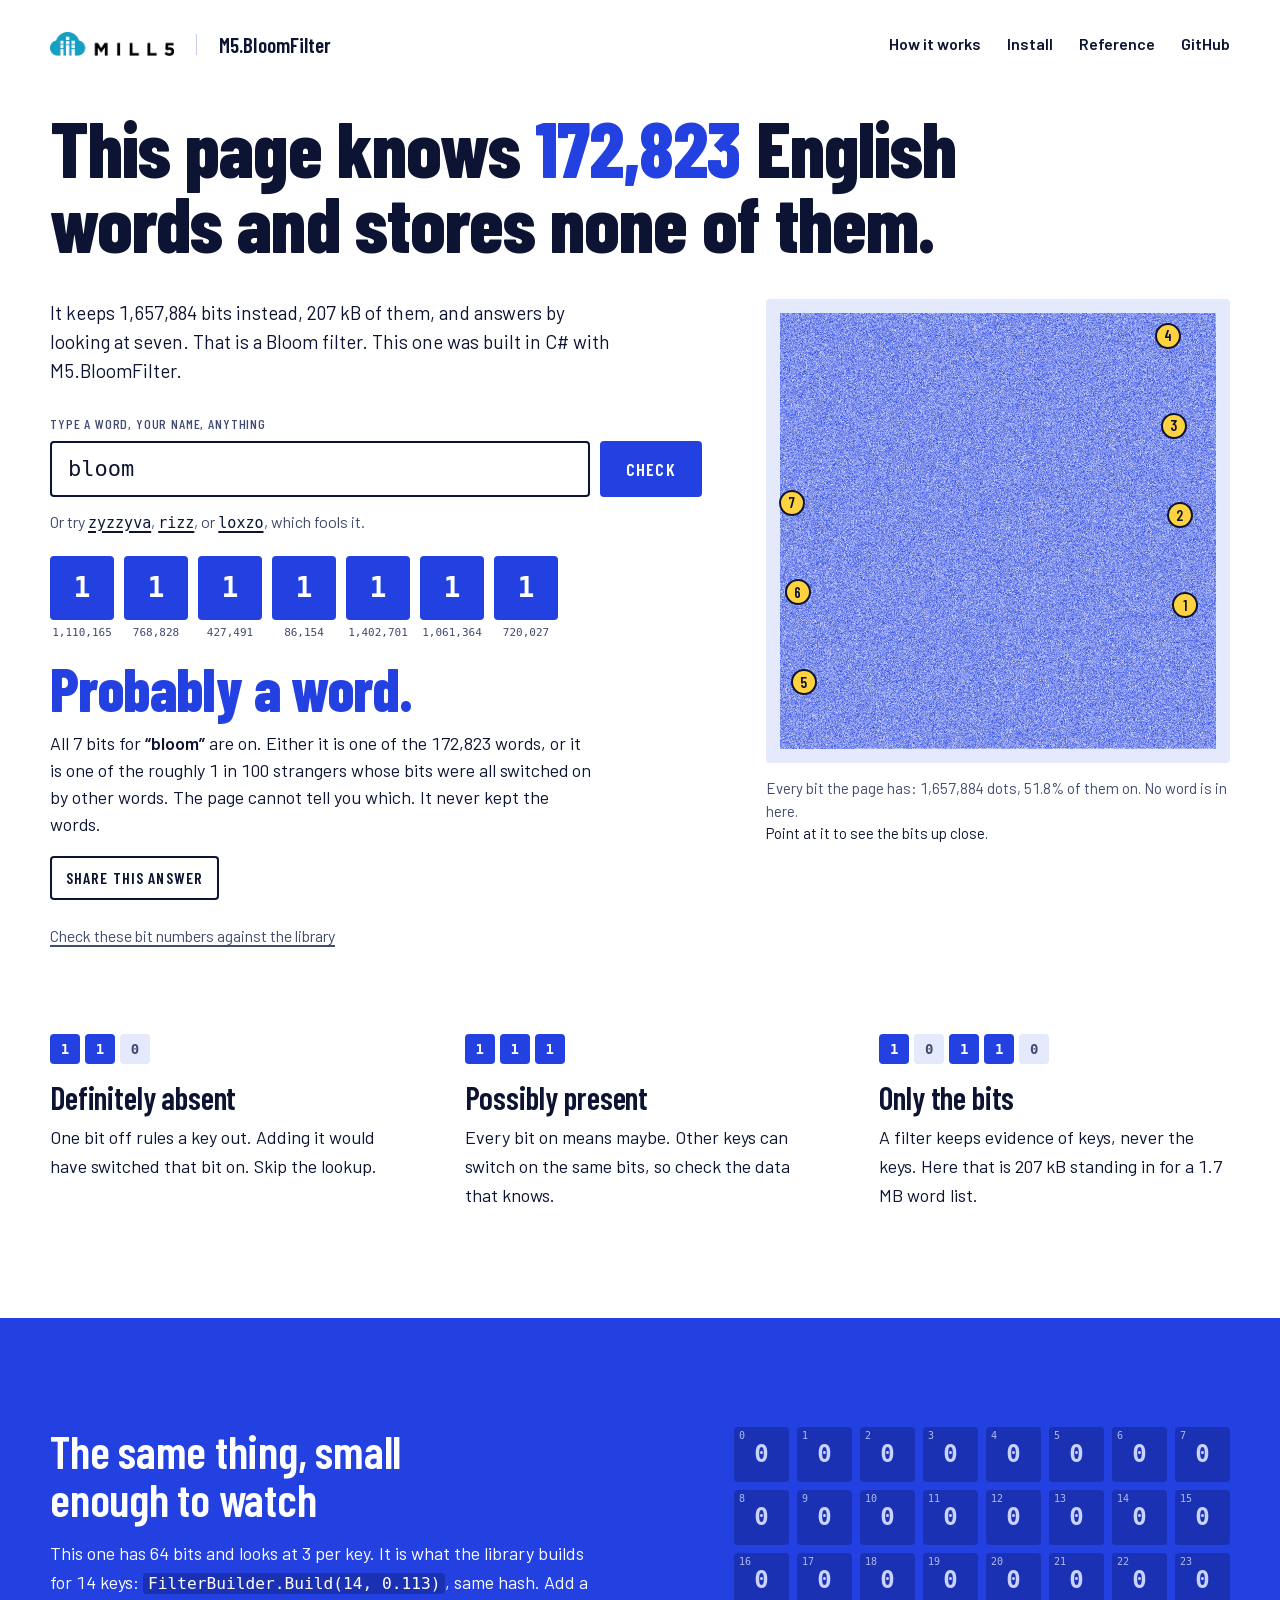
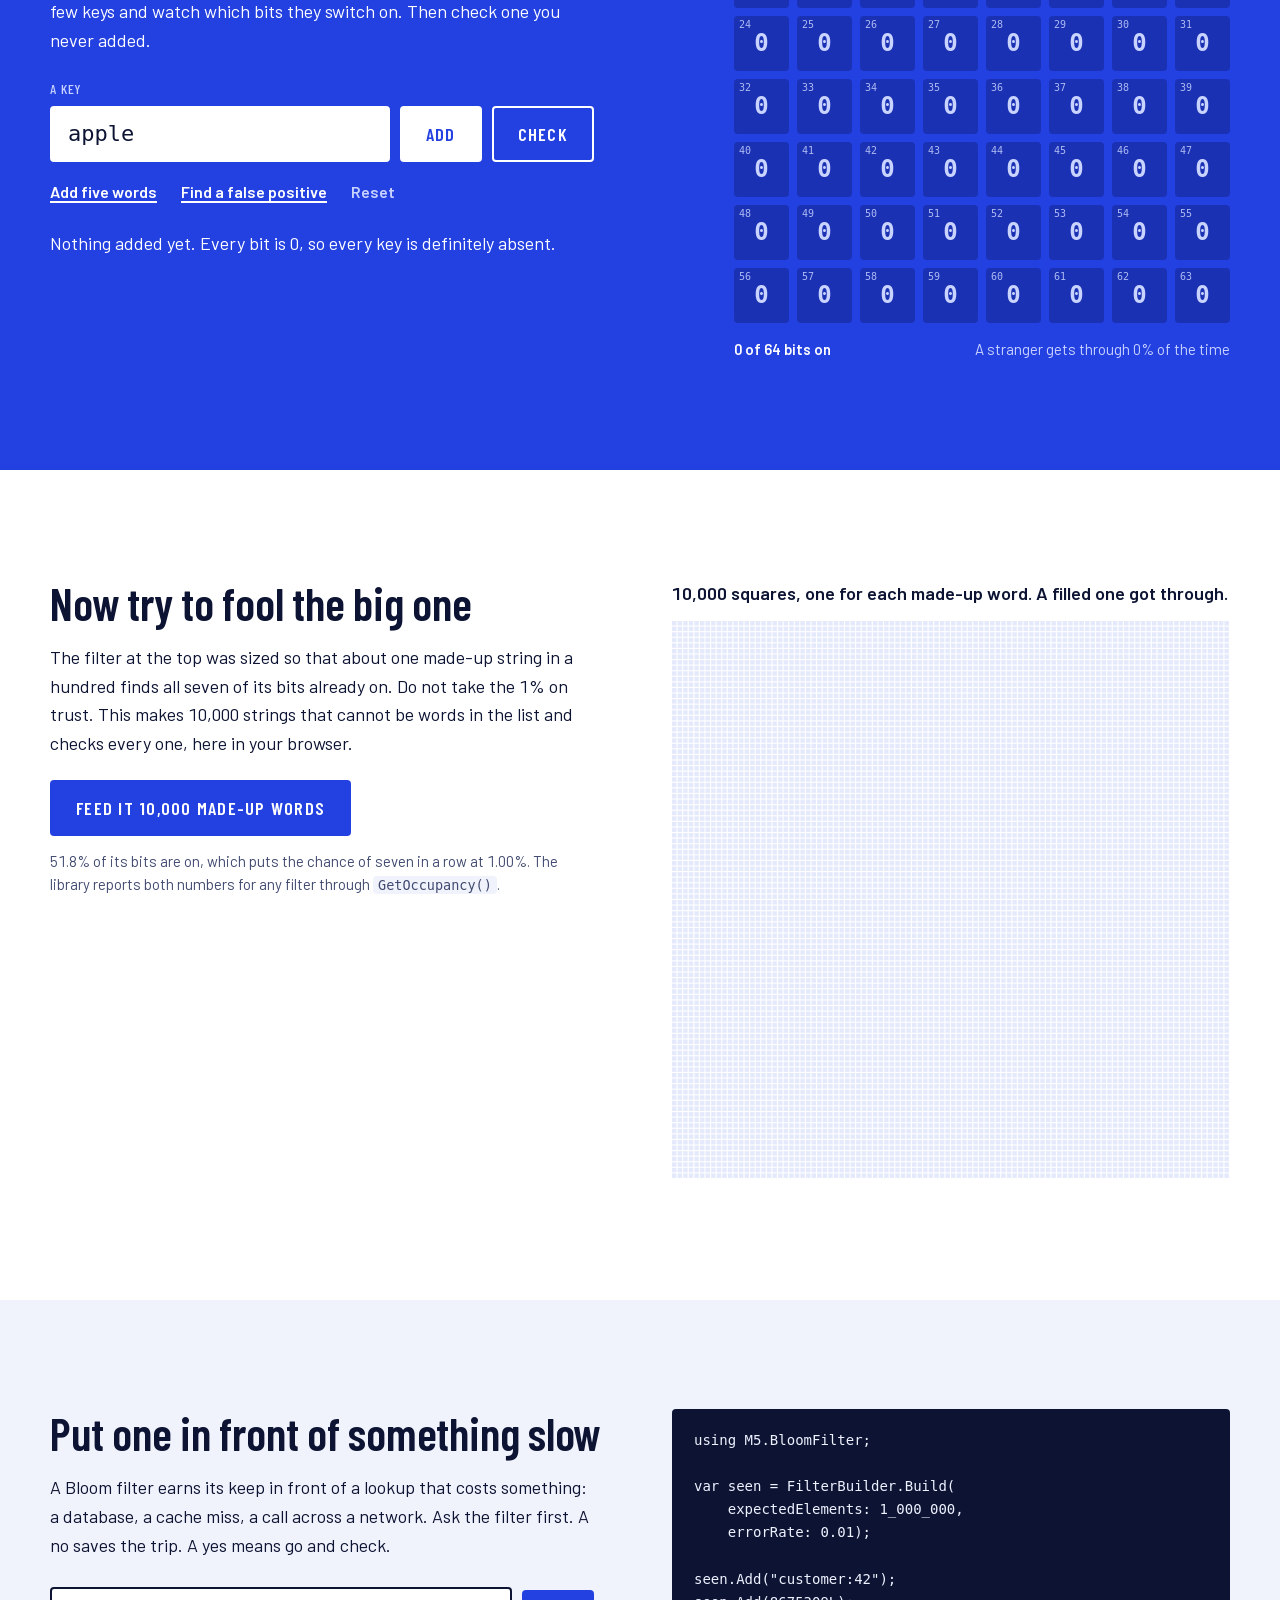
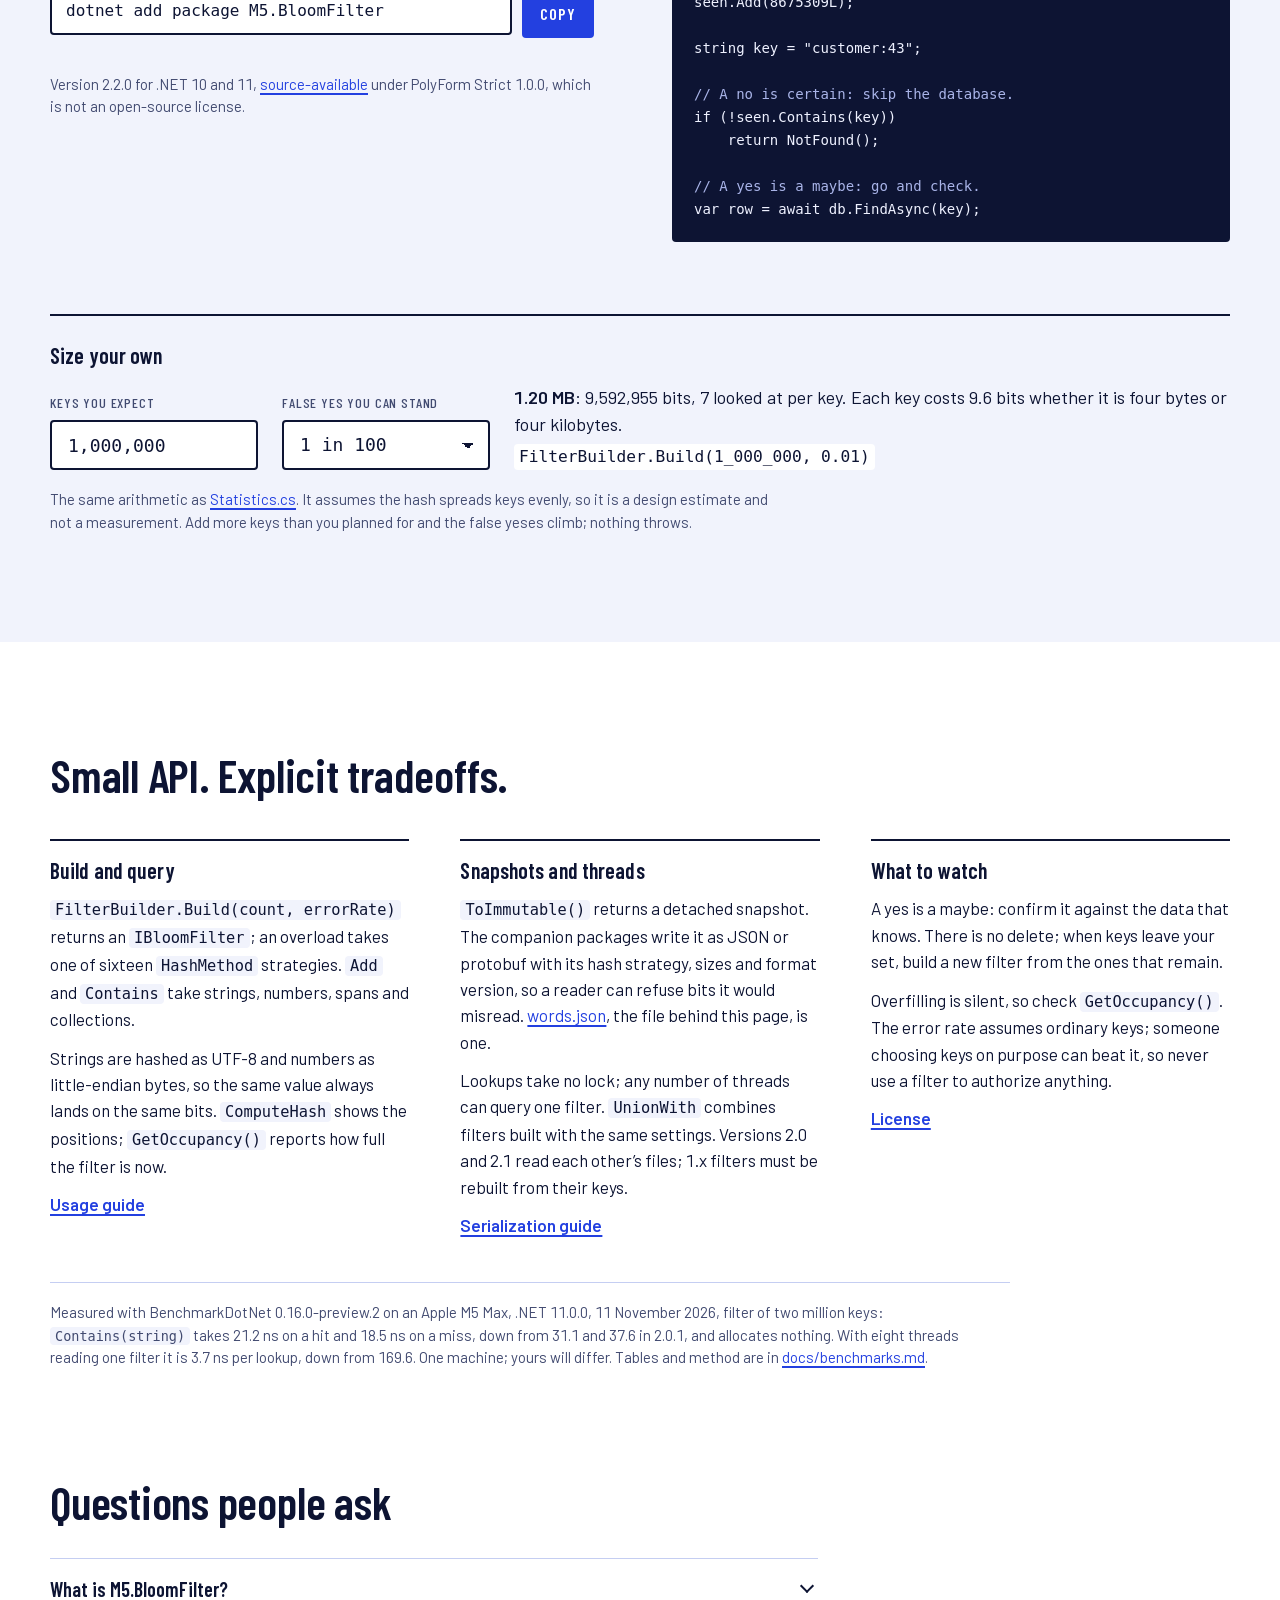
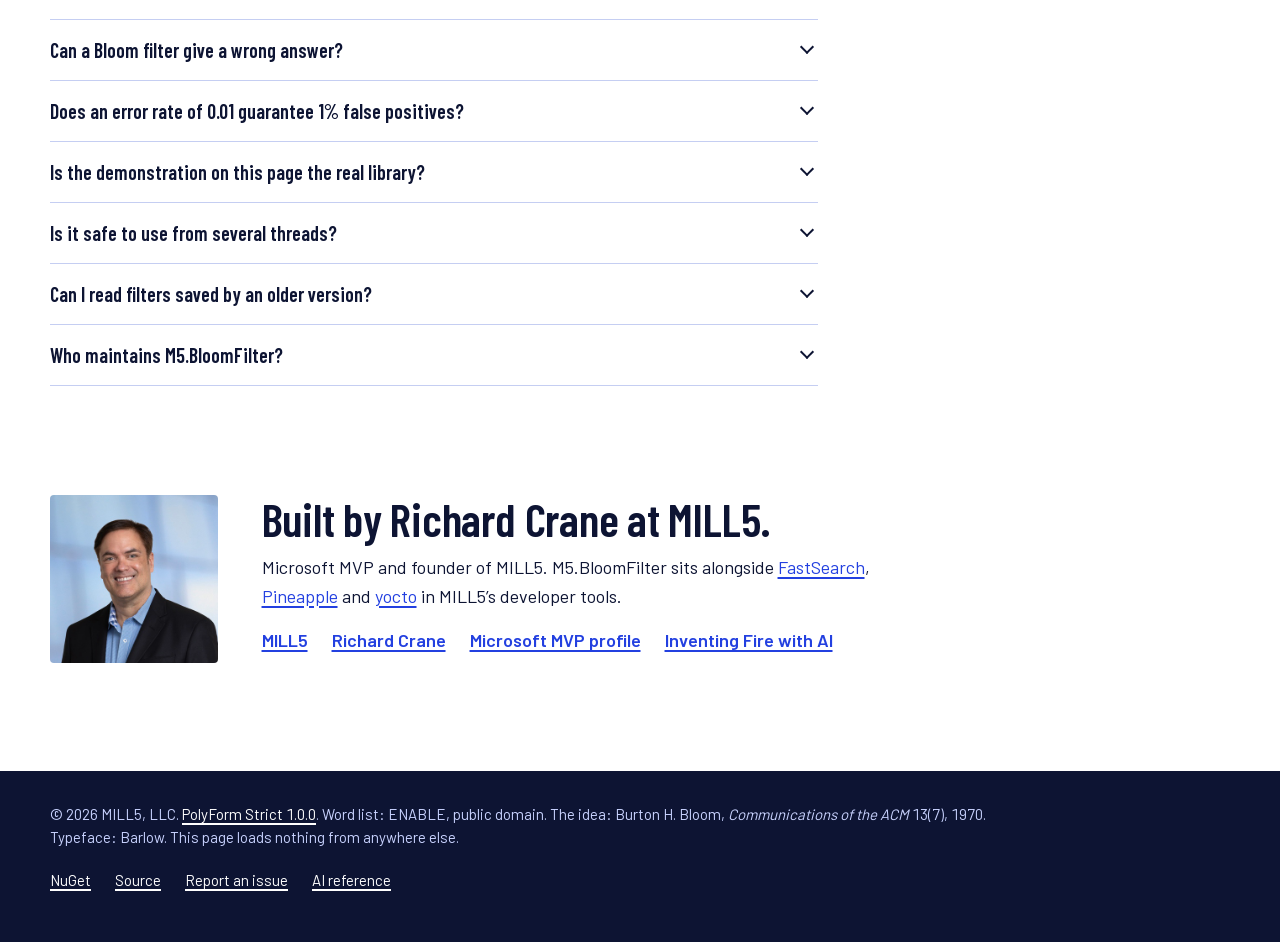
==== commit e54e7462: "Add a .NET 11 build beside .NET 10 and release it as 2.2.0 Libraries and tests target net10.0 and ne" ====
--- a/docs/site/index.html
+++ b/docs/site/index.html
@@ -4,7 +4,7 @@
 <meta charset="utf-8">
 <meta name="viewport" content="width=device-width, initial-scale=1">
 <title>M5.BloomFilter: a Bloom filter for .NET that you can watch work | MILL5</title>
-<meta name="description" content="This page knows 172,823 English words and stores none of them. Try the Bloom filter behind it, built in C# with M5.BloomFilter for .NET 10, then size and install your own.">
+<meta name="description" content="This page knows 172,823 English words and stores none of them. Try the Bloom filter behind it, built in C# with M5.BloomFilter for .NET 10 and 11, then size and install your own.">
 <meta name="author" content="Richard Crane">
 <meta name="theme-color" content="#2340e0">
 <meta name="robots" content="index,follow,max-image-preview:large">
@@ -31,7 +31,7 @@
 <link rel="preload" href="assets/fonts/Barlow-Regular.woff2" as="font" type="font/woff2" crossorigin>
 <link rel="stylesheet" href="style.css">
 <script>document.documentElement.className = 'js';</script>
-<script type="application/ld+json">{"@context": "https://schema.org", "@graph": [{"@type": "SoftwareSourceCode", "@id": "https://mill5.github.io/M5.BloomFilter/#software", "name": "M5.BloomFilter", "description": "M5.BloomFilter is a source-available C# Bloom filter library for .NET 10. It answers whether a key might be in a set using a compact array of bits instead of the keys themselves.", "url": "https://mill5.github.io/M5.BloomFilter/", "codeRepository": "https://github.com/MILL5/M5.BloomFilter", "programmingLanguage": "C#", "runtimePlatform": ".NET 10", "softwareVersion": "2.1.0", "license": "https://github.com/MILL5/M5.BloomFilter/blob/main/LICENSE", "author": {"@id": "https://mill5.github.io/M5.BloomFilter/#richard-crane"}, "publisher": {"@id": "https://mill5.github.io/M5.BloomFilter/#mill5"}}, {"@type": "Person", "@id": "https://mill5.github.io/M5.BloomFilter/#richard-crane", "name": "Richard Crane", "alternateName": "Rich Crane", "url": "https://richcrane.ai/", "jobTitle": "Microsoft MVP, Founder of MILL5", "sameAs": ["https://github.com/ChiefInnovator", "https://www.linkedin.com/in/richardcrane/", "https://mvp.microsoft.com/en-US/MVP/profile/10ce0bc0-7536-43f6-b28c-e9601a4a0d0d"], "worksFor": {"@id": "https://mill5.github.io/M5.BloomFilter/#mill5"}}, {"@type": "Organization", "@id": "https://mill5.github.io/M5.BloomFilter/#mill5", "name": "MILL5", "url": "https://mill5.com/", "logo": "https://mill5.github.io/M5.BloomFilter/assets/mill5-logo.png", "sameAs": ["https://github.com/MILL5"]}, {"@type": "FAQPage", "mainEntity": [{"@type": "Question", "name": "What is M5.BloomFilter?", "acceptedAnswer": {"@type": "Answer", "text": "M5.BloomFilter is a source-available C# Bloom filter library for .NET 10. It answers whether a key might be in a set using a compact array of bits instead of the keys themselves."}}, {"@type": "Question", "name": "Can a Bloom filter give a wrong answer?", "acceptedAnswer": {"@type": "Answer", "text": "Only in one direction. A positive result means possibly present and can be a false positive. A negative result means definitely absent, provided the same filter, hash strategy and key encoding are used and the bits are intact. Confirm positive results against your source of truth."}}, {"@type": "Question", "name": "Does an error rate of 0.01 guarantee 1% false positives?", "acceptedAnswer": {"@type": "Answer", "text": "No. The error rate is a sizing target for the expected number of keys, under the usual assumption that hashes spread keys evenly. Adding more keys than planned raises the rate. GetOccupancy() estimates the current rate from the bits that are actually set."}}, {"@type": "Question", "name": "Is the demonstration on this page the real library?", "acceptedAnswer": {"@type": "Answer", "text": "The filter is. It was built by M5.BloomFilter in C# from the public-domain ENABLE word list and saved in the library's JSON format. The lookups run in your browser through a JavaScript port of the library's default hash, Murmur3KirschMitzenmacher, checked against the same test vectors as the C# code."}}, {"@type": "Question", "name": "Is it safe to use from several threads?", "acceptedAnswer": {"@type": "Answer", "text": "Yes. Lookups take no lock, so any number of threads can query one filter at once. Insertions and snapshots share a lock. A lookup that starts after an insertion has finished always sees it."}}, {"@type": "Question", "name": "Can I read filters saved by an older version?", "acceptedAnswer": {"@type": "Answer", "text": "Versions 2.0 and 2.1 read each other's snapshots. Filters saved by 1.x must be rebuilt from the original keys, because version 2 changed hashing; relabelling old bits as version 2 would produce false negatives."}}, {"@type": "Question", "name": "Who maintains M5.BloomFilter?", "acceptedAnswer": {"@type": "Answer", "text": "MILL5 maintains it. It was written by Richard Crane, Microsoft MVP and founder of MILL5. The source and issue tracker are on GitHub, and the license is PolyForm Strict 1.0.0."}}]}]}</script>
+<script type="application/ld+json">{"@context": "https://schema.org", "@graph": [{"@type": "SoftwareSourceCode", "@id": "https://mill5.github.io/M5.BloomFilter/#software", "name": "M5.BloomFilter", "description": "M5.BloomFilter is a source-available C# Bloom filter library for .NET 10 and .NET 11. It answers whether a key might be in a set using a compact array of bits instead of the keys themselves.", "url": "https://mill5.github.io/M5.BloomFilter/", "codeRepository": "https://github.com/MILL5/M5.BloomFilter", "programmingLanguage": "C#", "runtimePlatform": ".NET 10, .NET 11", "softwareVersion": "2.2.0", "license": "https://github.com/MILL5/M5.BloomFilter/blob/main/LICENSE", "author": {"@id": "https://mill5.github.io/M5.BloomFilter/#richard-crane"}, "publisher": {"@id": "https://mill5.github.io/M5.BloomFilter/#mill5"}}, {"@type": "Person", "@id": "https://mill5.github.io/M5.BloomFilter/#richard-crane", "name": "Richard Crane", "alternateName": "Rich Crane", "url": "https://richcrane.ai/", "jobTitle": "Microsoft MVP, Founder of MILL5", "sameAs": ["https://github.com/ChiefInnovator", "https://www.linkedin.com/in/richardcrane/", "https://mvp.microsoft.com/en-US/MVP/profile/10ce0bc0-7536-43f6-b28c-e9601a4a0d0d"], "worksFor": {"@id": "https://mill5.github.io/M5.BloomFilter/#mill5"}}, {"@type": "Organization", "@id": "https://mill5.github.io/M5.BloomFilter/#mill5", "name": "MILL5", "url": "https://mill5.com/", "logo": "https://mill5.github.io/M5.BloomFilter/assets/mill5-logo.png", "sameAs": ["https://github.com/MILL5"]}, {"@type": "FAQPage", "mainEntity": [{"@type": "Question", "name": "What is M5.BloomFilter?", "acceptedAnswer": {"@type": "Answer", "text": "M5.BloomFilter is a source-available C# Bloom filter library for .NET 10 and .NET 11. It answers whether a key might be in a set using a compact array of bits instead of the keys themselves."}}, {"@type": "Question", "name": "Can a Bloom filter give a wrong answer?", "acceptedAnswer": {"@type": "Answer", "text": "Only in one direction. A positive result means possibly present and can be a false positive. A negative result means definitely absent, provided the same filter, hash strategy and key encoding are used and the bits are intact. Confirm positive results against your source of truth."}}, {"@type": "Question", "name": "Does an error rate of 0.01 guarantee 1% false positives?", "acceptedAnswer": {"@type": "Answer", "text": "No. The error rate is a sizing target for the expected number of keys, under the usual assumption that hashes spread keys evenly. Adding more keys than planned raises the rate. GetOccupancy() estimates the current rate from the bits that are actually set."}}, {"@type": "Question", "name": "Is the demonstration on this page the real library?", "acceptedAnswer": {"@type": "Answer", "text": "The filter is. It was built by M5.BloomFilter in C# from the public-domain ENABLE word list and saved in the library's JSON format. The lookups run in your browser through a JavaScript port of the library's default hash, Murmur3KirschMitzenmacher, checked against the same test vectors as the C# code."}}, {"@type": "Question", "name": "Is it safe to use from several threads?", "acceptedAnswer": {"@type": "Answer", "text": "Yes. Lookups take no lock, so any number of threads can query one filter at once. Insertions and snapshots share a lock. A lookup that starts after an insertion has finished always sees it."}}, {"@type": "Question", "name": "Can I read filters saved by an older version?", "acceptedAnswer": {"@type": "Answer", "text": "Versions 2.0, 2.1 and 2.2 read each other's snapshots. Filters saved by 1.x must be rebuilt from the original keys, because version 2 changed hashing; relabelling old bits as version 2 would produce false negatives."}}, {"@type": "Question", "name": "Who maintains M5.BloomFilter?", "acceptedAnswer": {"@type": "Answer", "text": "MILL5 maintains it. It was written by Richard Crane, Microsoft MVP and founder of MILL5. The source and issue tracker are on GitHub, and the license is PolyForm Strict 1.0.0."}}]}]}</script>
 </head>
 <body>
 <a class="skip" href="#word">Skip to the word field</a>
@@ -178,7 +178,7 @@
           <button class="key small needs-js" type="button" data-copy="dotnet add package M5.BloomFilter" aria-describedby="copy-status">Copy</button>
           <span class="status" id="copy-status" role="status" aria-live="polite"></span>
         </div>
-        <p class="fine">Version 2.1.0 for .NET 10, <a href="https://github.com/MILL5/M5.BloomFilter/blob/main/LICENSE">source-available</a> under PolyForm Strict 1.0.0, which is not an open-source license.</p>
+        <p class="fine">Version 2.2.0 for .NET 10 and 11, <a href="https://github.com/MILL5/M5.BloomFilter/blob/main/LICENSE">source-available</a> under PolyForm Strict 1.0.0, which is not an open-source license.</p>
       </div>
       <div class="side">
 <pre class="code" tabindex="0"><code>using M5.BloomFilter;
@@ -245,18 +245,18 @@
       <p><a href="https://github.com/MILL5/M5.BloomFilter/blob/main/LICENSE">License</a></p>
     </article>
   </div>
-  <p class="fine bench">Measured with BenchmarkDotNet 0.15.8 on an Apple M5 Max, .NET 10.0.14, 10 November 2026, filter of two million keys: <code>Contains(string)</code> takes 19.8 ns on a hit and 15.9 ns on a miss, down from 29.8 and 36.4 in 2.0.1, and allocates nothing. With eight threads reading one filter it is 3.6 ns per lookup, down from 124.5. One machine; yours will differ. Tables and method are in <a href="https://github.com/MILL5/M5.BloomFilter/blob/main/docs/benchmarks.md">docs/benchmarks.md</a>.</p>
+  <p class="fine bench">Measured with BenchmarkDotNet 0.16.0-preview.2 on an Apple M5 Max, .NET 11.0.0, 11 November 2026, filter of two million keys: <code>Contains(string)</code> takes 21.2 ns on a hit and 18.5 ns on a miss, down from 31.1 and 37.6 in 2.0.1, and allocates nothing. With eight threads reading one filter it is 3.7 ns per lookup, down from 169.6. One machine; yours will differ. Tables and method are in <a href="https://github.com/MILL5/M5.BloomFilter/blob/main/docs/benchmarks.md">docs/benchmarks.md</a>.</p>
 </section>
 
 <section class="section column faq" id="faq" aria-labelledby="faq-title">
   <h2 id="faq-title">Questions people ask</h2>
   <div class="faq-list">
-  <details><summary>What is M5.BloomFilter?</summary><p>M5.BloomFilter is a source-available C# Bloom filter library for .NET 10. It answers whether a key might be in a set using a compact array of bits instead of the keys themselves.</p></details>
+  <details><summary>What is M5.BloomFilter?</summary><p>M5.BloomFilter is a source-available C# Bloom filter library for .NET 10 and .NET 11. It answers whether a key might be in a set using a compact array of bits instead of the keys themselves.</p></details>
   <details><summary>Can a Bloom filter give a wrong answer?</summary><p>Only in one direction. A positive result means possibly present and can be a false positive. A negative result means definitely absent, provided the same filter, hash strategy and key encoding are used and the bits are intact. Confirm positive results against your source of truth.</p></details>
   <details><summary>Does an error rate of 0.01 guarantee 1% false positives?</summary><p>No. The error rate is a sizing target for the expected number of keys, under the usual assumption that hashes spread keys evenly. Adding more keys than planned raises the rate. GetOccupancy() estimates the current rate from the bits that are actually set.</p></details>
   <details><summary>Is the demonstration on this page the real library?</summary><p>The filter is. It was built by M5.BloomFilter in C# from the public-domain ENABLE word list and saved in the library's JSON format. The lookups run in your browser through a JavaScript port of the library's default hash, Murmur3KirschMitzenmacher, checked against the same test vectors as the C# code.</p></details>
   <details><summary>Is it safe to use from several threads?</summary><p>Yes. Lookups take no lock, so any number of threads can query one filter at once. Insertions and snapshots share a lock. A lookup that starts after an insertion has finished always sees it.</p></details>
-  <details><summary>Can I read filters saved by an older version?</summary><p>Versions 2.0 and 2.1 read each other's snapshots. Filters saved by 1.x must be rebuilt from the original keys, because version 2 changed hashing; relabelling old bits as version 2 would produce false negatives.</p></details>
+  <details><summary>Can I read filters saved by an older version?</summary><p>Versions 2.0, 2.1 and 2.2 read each other's snapshots. Filters saved by 1.x must be rebuilt from the original keys, because version 2 changed hashing; relabelling old bits as version 2 would produce false negatives.</p></details>
   <details><summary>Who maintains M5.BloomFilter?</summary><p>MILL5 maintains it. It was written by Richard Crane, Microsoft MVP and founder of MILL5. The source and issue tracker are on GitHub, and the license is PolyForm Strict 1.0.0.</p></details>
   </div>
 </section>
